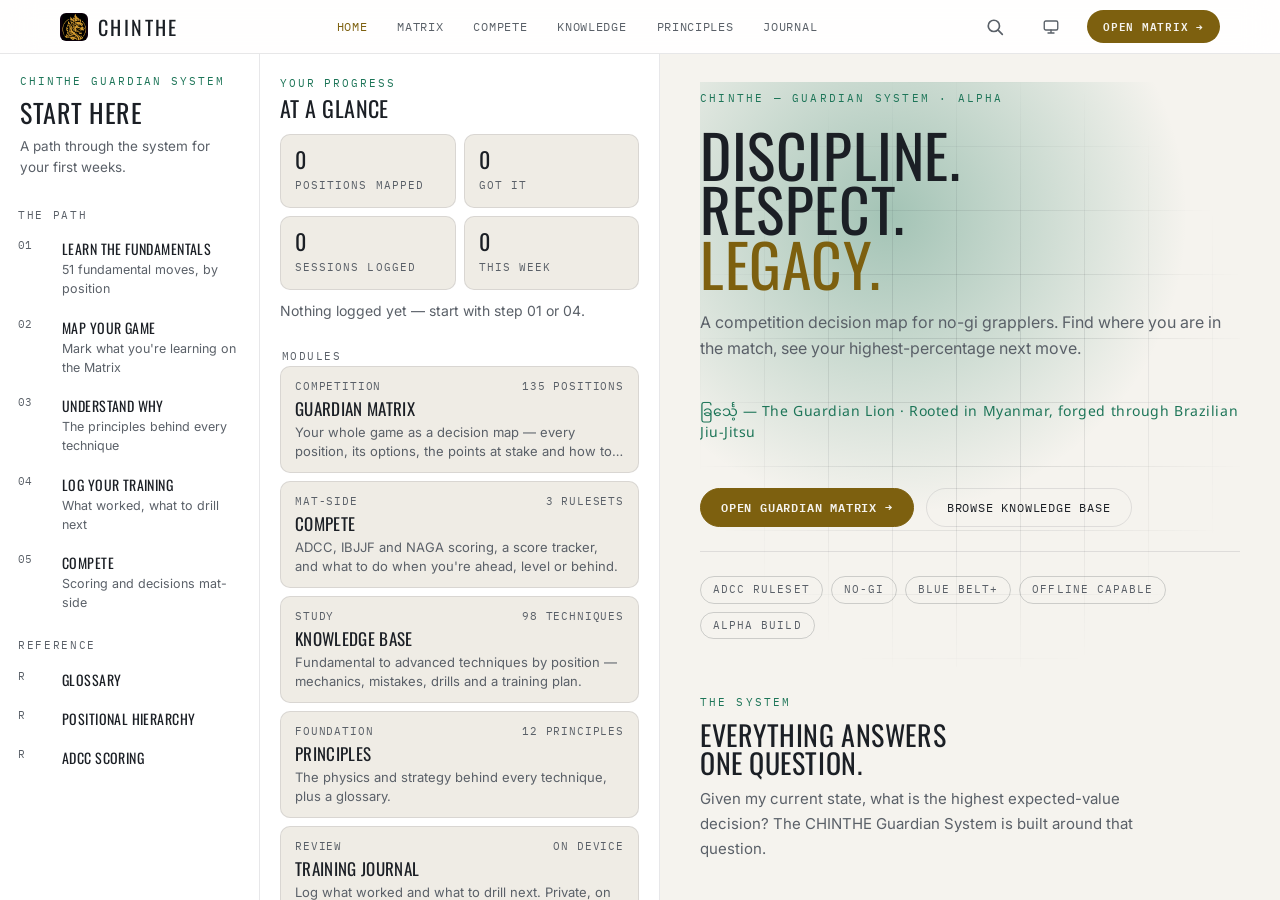
==== index.html @ 23e33655 "Soft-launch audit: accessibility, sharing, install, safety - Journal: all form fields labelled - WCA" ====
<!DOCTYPE html>
<html lang="en">
<head>
<meta charset="UTF-8">
<script>/* theme before first paint: avoids a flash of the wrong theme */try{var t=localStorage.getItem("chinthe_theme");if(t==="light"||t==="dark")document.documentElement.setAttribute("data-theme",t);}catch(e){}</script>
<meta name="viewport" content="width=device-width, initial-scale=1.0">
<meta name="theme-color" content="#0A0E13" media="(prefers-color-scheme: dark)">
<meta name="theme-color" content="#F5F3EE" media="(prefers-color-scheme: light)">
<meta name="description" content="CHINTHE — The Guardian System. Rooted in Myanmar. Forged through Brazilian Jiu-Jitsu. Built for the Modern Grappler.">
<title>CHINTHE — Guardian System</title>
<link rel="manifest" href="manifest.json">
<link rel="apple-touch-icon" href="icon-192.png">
<meta name="apple-mobile-web-app-title" content="CHINTHE">
<meta property="og:type" content="website">
<meta property="og:site_name" content="CHINTHE Guardian System">
<meta property="og:title" content="CHINTHE — Guardian System">
<meta property="og:description" content="CHINTHE — The Guardian System. Rooted in Myanmar. Forged through Brazilian Jiu-Jitsu. Built for the Modern Grappler.">
<meta property="og:url" content="https://myintp.github.io/ChintheGuardianMatrix/">
<meta property="og:image" content="https://myintp.github.io/ChintheGuardianMatrix/icon-512.png">
<meta name="twitter:card" content="summary">
<link rel="icon" type="image/png" href="chinthe-lion.png">
<link rel="preconnect" href="https://fonts.googleapis.com">
<link rel="stylesheet" href="chinthe.css">
<link href="https://fonts.googleapis.com/css2?family=Oswald:wght@400;500;600&family=Inter:wght@400;500;600&family=IBM+Plex+Mono:wght@400;500;600&family=Cinzel:wght@600&family=Noto+Sans+Myanmar:wght@400;600&display=swap" rel="stylesheet">
<style>
/* ── Tokens, reset, nav → chinthe.css ── */
html { scroll-behavior: smooth; }
body { overflow-x: hidden; }

/* ════════════════════════════════
   HERO
════════════════════════════════ */
.hero{
  min-height:calc(100vh - var(--nav-h));
  display:flex;flex-direction:column;justify-content:center;
  position:relative;overflow:hidden;
  padding:80px 20px 60px;
}
.hero-glow{
  position:absolute;top:-10%;left:30%;transform:translateX(-50%);
  width:900px;height:900px;
  background:radial-gradient(ellipse at center,color-mix(in srgb, var(--jade-bright) 38%, transparent) 0%,transparent 68%);
  pointer-events:none;
}
.hero-grid{
  position:absolute;inset:0;
  background-image:
    linear-gradient(var(--line) 1px,transparent 1px),
    linear-gradient(90deg,var(--line) 1px,transparent 1px);
  background-size:64px 64px;
  mask-image:radial-gradient(ellipse at center,black 30%,transparent 75%);
  pointer-events:none;
}
.hero-inner{
  max-width:1200px;margin:0 auto;position:relative;
  display:grid;grid-template-columns:1fr;gap:48px;align-items:center;
}
.hero-content{position:relative;}
.hero-visual{display:none;}

.hero-eyebrow{
  font-family:var(--font-mono);font-size:11px;
  letter-spacing:0.2em;color:var(--jade-bright);
  text-transform:uppercase;margin-bottom:20px;
}
.hero-heading{
  font-family:var(--font-display);font-weight:400;
  font-size:clamp(64px,10vw,130px);line-height:0.92;
  text-transform:uppercase;letter-spacing:0.01em;
  margin-bottom:28px;
}
.hero-heading em{color:var(--gold);font-style:normal;}
.hero-sub{
  font-size:clamp(15px,1.8vw,18px);color:var(--stone-dim);
  line-height:1.6;max-width:520px;margin-bottom:40px;
}
.hero-myanmar{
  font-family:var(--font-myanmar);
  font-size:14px;color:var(--jade-bright);
  margin-bottom:44px;letter-spacing:0.04em;
}
.hero-actions{display:flex;gap:12px;flex-wrap:wrap;}

.hero-badges{
  display:flex;gap:8px;flex-wrap:wrap;margin-top:52px;
  padding-top:24px;border-top:1px solid var(--line);
}
.hero-badge{
  font-family:var(--font-mono);font-size:var(--text-xs);
  letter-spacing:0.1em;text-transform:uppercase;
  color:var(--stone-dim);
  border:1px solid var(--line-strong);
  padding:5px 12px;border-radius:999px;
  transition:border-color .2s,color .2s;
}
.hero-badge:hover{border-color:var(--gold);color:var(--gold);}

/* ── Hero lion image ── */
.hero-lion{
  display:block;
  width:380px;height:380px;max-width:100%;
  object-fit:contain;position:relative;z-index:1;
  /* The 512px mark has an opaque near-black square behind it; lighten drops
     that square into the page so only the gold lion (and the glow behind) shows */
  mix-blend-mode:lighten;
}
.hero-visual::before{
  content:'';position:absolute;
  top:50%;left:50%;transform:translate(-50%,-50%);
  width:460px;height:460px;
  background:radial-gradient(ellipse at center,color-mix(in srgb, var(--jade-bright) 55%, transparent) 0%,color-mix(in srgb, var(--gold) 6%, transparent) 45%,transparent 72%);
  pointer-events:none;border-radius:50%;
}
@media(min-width:1280px){.hero-lion{width:420px;height:420px;}}
/* The lion mark is always shown on its night-black brand tile (as in the nav logo),
   so it reads identically in both themes and on any panel colour. */
.hero-visual{isolation:isolate;background:var(--brand-night);border-radius:24px;padding:20px;box-shadow:0 18px 48px color-mix(in srgb, var(--shadow) 28%, transparent);}
.hero-visual::before{display:none;}

/* ════════════════════════════════
   MODULES SECTION
════════════════════════════════ */
.section{max-width:1200px;margin:0 auto;padding:80px 20px;}
.section-header{
  display:flex;flex-direction:column;gap:16px;
  margin-bottom:48px;
}
.section-label{
  font-family:var(--font-mono);font-size:var(--text-xs);
  letter-spacing:0.2em;color:var(--jade-bright);
  text-transform:uppercase;margin-bottom:10px;
}
.section-title{
  font-family:var(--font-display);font-weight:400;
  font-size:clamp(36px,6vw,56px);text-transform:uppercase;
  letter-spacing:0.02em;line-height:1;margin-bottom:0;
}
.section-sub{
  font-size:15px;color:var(--stone-dim);line-height:1.65;
  max-width:480px;margin-bottom:0;
  align-self:flex-end;
}

.modules-grid{
  display:grid;
  grid-template-columns:repeat(auto-fill,minmax(280px,1fr));
  gap:16px;
}
.module-card{
  background:var(--surface);
  border:1px solid var(--line);
  border-radius:16px;
  padding:28px;
  text-decoration:none;
  color:var(--stone);
  display:flex;flex-direction:column;gap:16px;
  position:relative;overflow:hidden;
  transition:border-color .2s,transform .18s,box-shadow .2s;
}
.module-card:hover{
  border-color:color-mix(in srgb, var(--gold) 28%, transparent);
  transform:translateY(-3px);
  box-shadow:0 8px 32px color-mix(in srgb, var(--shadow) 32%, transparent);
}
.module-card.coming{opacity:0.42;pointer-events:none;}
/* One brand accent for every module (was jade/gold/steel/crimson/purple) —
   the icon and name do the differentiating. */
.module-accent{position:absolute;top:0;left:0;right:0;height:2px;background:linear-gradient(90deg,var(--jade-bright),var(--gold));opacity:.55;transition:opacity .2s;}
.module-card:hover .module-accent{opacity:1;}
.module-icon{
  width:44px;height:44px;border-radius:10px;
  display:flex;align-items:center;justify-content:center;
  font-size:20px;
}
.module-icon{background:var(--surface-2);color:var(--gold);}
.module-tag{
  font-family:var(--font-mono);font-size:var(--text-xs);
  letter-spacing:0.1em;text-transform:uppercase;color:var(--stone-dim);
  margin-bottom:4px;
}
.module-name{
  font-family:var(--font-display);font-weight:400;
  font-size:24px;letter-spacing:0.03em;text-transform:uppercase;
  line-height:1;
}
.module-desc{font-size:13.5px;color:var(--stone-dim);line-height:1.6;}
.module-meta{
  font-family:var(--font-mono);font-size:var(--text-xs);
  letter-spacing:0.06em;text-transform:uppercase;color:var(--stone-dim);
  display:flex;align-items:center;gap:6px;margin-top:auto;
}
.module-meta-dot{width:6px;height:6px;border-radius:50%;}
.module-meta-dot.live{background:var(--jade-bright);}
.module-meta-dot.soon{background:var(--stone-dim);}

/* ════════════════════════════════
   PHILOSOPHY STRIP
════════════════════════════════ */
.philosophy{
  /* Brand band: fixed deep jade in both themes */
  background:linear-gradient(135deg,var(--brand-band) 0%,#0A2216 100%);
  border-top:1px solid rgba(63,163,131,.22);
  border-bottom:1px solid rgba(63,163,131,.22);
  padding:72px 20px;text-align:center;
  position:relative;overflow:hidden;
}
.philosophy::before{
  content:'';position:absolute;top:50%;left:50%;transform:translate(-50%,-50%);
  width:600px;height:300px;
  background:radial-gradient(ellipse,rgba(63,163,131,.10) 0%,transparent 70%);
  pointer-events:none;
}
.philosophy-mark{
  font-family:var(--font-mono);
  font-size:22px;color:#C8A84E;opacity:0.55;
  margin-bottom:28px;letter-spacing:0.2em;
}
.philosophy-quote{
  font-family:var(--font-serif);font-weight:600;
  font-size:clamp(22px,3.5vw,42px);
  text-transform:uppercase;letter-spacing:0.05em;
  color:var(--brand-ink);line-height:1.25;
  max-width:760px;margin:0 auto 18px;
  position:relative;
}
.philosophy-attr{
  font-family:var(--font-mono);font-size:11px;
  color:color-mix(in srgb, var(--brand-ink) 50%, transparent);letter-spacing:0.14em;text-transform:uppercase;
}

/* ════════════════════════════════
   PILLARS
════════════════════════════════ */
.pillars{
  border-top:1px solid var(--line);
  margin-top:20px;
}
.pillars-inner{max-width:1200px;margin:0 auto;padding:80px 20px;}
.pillars-grid{
  display:grid;
  grid-template-columns:repeat(auto-fill,minmax(220px,1fr));
  gap:0;margin-top:40px;
}
.pillars-grid > div{
  padding:32px 32px 32px 0;
  border-top:1px solid var(--line);
  position:relative;
}
.pillar-num{
  font-family:var(--font-mono);font-size:11px;
  color:var(--gold);letter-spacing:0.12em;margin-bottom:12px;
}
.pillar-name{
  font-family:var(--font-display);font-size:24px;
  letter-spacing:0.03em;text-transform:uppercase;
  margin-bottom:12px;color:var(--stone);
}
.pillar-desc{font-size:14px;color:var(--stone-dim);line-height:1.65;}

/* ── FOOTER ── */
footer{
  border-top:1px solid var(--line);
  padding:40px 20px;
}
.footer-inner{
  max-width:1200px;margin:0 auto;
  display:flex;align-items:center;justify-content:space-between;
  flex-wrap:wrap;gap:20px;
}
.footer-brand{
  font-family:var(--font-display);font-size:18px;
  letter-spacing:0.12em;color:var(--stone);
}
.footer-myanmar{
  font-family:var(--font-myanmar);
  font-size:13px;color:var(--stone-dim);
}
.footer-safety{max-width:1100px;margin:14px auto 0;font-size:12.5px;line-height:1.5;color:var(--stone-dim);}
.footer-tagline{
  font-family:var(--font-mono);font-size:var(--text-xs);
  letter-spacing:0.1em;text-transform:uppercase;color:var(--stone-dim);
}

/* ════════════════════════════════
   LAYOUT — shared app shell (chinthe.css §17)
   Home content sits in the middle column, so it sizes to the column
   (container queries), not to the window.
════════════════════════════════ */
.home-main{container-type:inline-size;}
.hero{min-height:0;padding:8px 0 28px;overflow:hidden;}
.hero-glow{width:620px;height:620px;top:-30%;left:35%;}
.hero-inner{max-width:none;width:100%;margin:0;grid-template-columns:1fr;gap:28px;}
.hero-heading{font-size:clamp(46px,11cqi,96px);margin-bottom:20px;}
.hero-sub{font-size:16px;max-width:560px;}
.hero-badges{margin-top:24px;}
.section{max-width:none;padding:28px 0;}
.section-header{margin-bottom:24px;gap:10px;}
.section-header .section-sub{align-self:auto;}
.section-title{font-size:clamp(28px,5cqi,44px);}
.modules-grid{grid-template-columns:repeat(auto-fill,minmax(230px,1fr));gap:12px;}
.philosophy{padding:44px 24px;border-radius:16px;margin:8px 0 0;}
.philosophy-quote{font-size:clamp(20px,3.6cqi,34px);}
.pillars{border-top:none;margin-top:0;}
.pillars-inner{max-width:none;padding:28px 0;}
.pillars-grid{grid-template-columns:repeat(auto-fill,minmax(200px,1fr));margin-top:16px;}
.pillars-grid > div{padding:20px 20px 20px 0;}
footer{padding:24px 0 8px;}
.footer-inner{max-width:none;}
@container (min-width: 600px){
  .hero-inner{grid-template-columns:1fr 200px;gap:28px;}
  .hero-visual{display:flex;align-items:center;justify-content:center;position:relative;}
  .hero-lion{width:200px;height:200px;}
  .hero-visual::before{width:260px;height:260px;}
  .section-header{flex-direction:row;align-items:flex-end;justify-content:space-between;gap:32px;}
  .section-header .section-sub{max-width:340px;}
}
/* Home's left panel: the starting path (shown on phones too, after the hero) */
.home-step-desc{display:block;font-family:var(--font-body);font-size:12.5px;text-transform:none;letter-spacing:0;color:var(--stone-dim);margin-top:2px;}
.home-shell .app-nav-item{align-items:flex-start;}
.list-card-soon{opacity:.5;}
.app-list .stat-tile b{font-size:22px;}
@media (max-width:899px){
  .home-shell{display:flex;flex-direction:column;}
  .home-shell .app-detail{order:1;}
  .home-shell .app-list{order:2;border-top:1px solid var(--line);}
  .home-shell .app-nav{order:3;border-top:1px solid var(--line);}
  .home-shell .app-nav-list{display:block;}
}
</style>
</head>
<body class="app-page">

<nav class="site-nav">
  <div class="site-nav-inner">
    <a class="site-nav-brand" href="index.html">
      <img class="site-nav-lion" src="chinthe-lion.png" alt="" width="28" height="28">
      <span class="site-nav-wordmark">CHINTHE</span>
    </a>
    <div class="site-nav-links">
      <a class="site-nav-link active" href="index.html">Home</a>
      <a class="site-nav-link" href="chinthe-guardian-matrix.html">Matrix</a>
      <a class="site-nav-link" href="competition.html">Compete</a>
      <a class="site-nav-link" href="knowledge.html">Knowledge</a>
      <a class="site-nav-link" href="principles.html">Principles</a>
      <a class="site-nav-link" href="journal.html">Journal</a>
    </div>
    <a class="site-nav-cta" href="chinthe-guardian-matrix.html">Open Matrix →</a>
  </div>
</nav>

<div class="app-shell home-shell">
  <aside class="app-nav" aria-label="Start here">
    <div class="app-nav-head">
      <div class="app-eyebrow">CHINTHE Guardian System</div>
      <div class="app-title">Start here</div>
      <p class="app-head-sub" style="font-size:13.5px">A path through the system for your first weeks.</p>
    </div>
    <nav class="app-nav-list">
      <div class="app-nav-group">The path</div>
      <a class="app-nav-item" href="knowledge.html"><span class="app-nav-num">01</span><span>Learn the fundamentals<span class="home-step-desc">51 fundamental moves, by position</span></span></a>
      <a class="app-nav-item" href="chinthe-guardian-matrix.html"><span class="app-nav-num">02</span><span>Map your game<span class="home-step-desc">Mark what you're learning on the Matrix</span></span></a>
      <a class="app-nav-item" href="principles.html"><span class="app-nav-num">03</span><span>Understand why<span class="home-step-desc">The principles behind every technique</span></span></a>
      <a class="app-nav-item" href="journal.html"><span class="app-nav-num">04</span><span>Log your training<span class="home-step-desc">What worked, what to drill next</span></span></a>
      <a class="app-nav-item" href="competition.html"><span class="app-nav-num">05</span><span>Compete<span class="home-step-desc">Scoring and decisions mat-side</span></span></a>
      <div class="app-nav-group">Reference</div>
      <a class="app-nav-item" href="principles.html#glossary"><span class="app-nav-num">R</span><span>Glossary</span></a>
      <a class="app-nav-item" href="principles.html#hierarchy"><span class="app-nav-num">R</span><span>Positional hierarchy</span></a>
      <a class="app-nav-item" href="competition.html"><span class="app-nav-num">R</span><span>ADCC scoring</span></a>
    </nav>
  </aside>

  <section class="app-list" aria-label="Your progress and the modules">
    <div class="list-head">
      <div class="app-eyebrow">Your progress</div>
      <div class="list-head-title">At a glance</div>
    </div>
      <div class="stat-grid">
        <div class="stat-tile"><b id="hMapped">0</b><span>Positions mapped</span></div>
        <div class="stat-tile"><b id="hGot">0</b><span>Got it</span></div>
        <div class="stat-tile"><b id="hSessions">0</b><span>Sessions logged</span></div>
        <div class="stat-tile"><b id="hWeek">0</b><span>This week</span></div>
      </div>
      <p class="aside-text" id="hNote" style="margin-top:10px"></p>

    <div class="list-group-label" style="margin-top:14px">Modules</div>
    <div class="list-stack">
      <a class="list-card" href="chinthe-guardian-matrix.html"><span class="list-card-meta"><span>Competition</span><span><span data-node-count="{n} positions">Decision map</span></span></span><span class="list-card-title">Guardian Matrix</span><span class="list-card-sub">Your whole game as a decision map — every position, its options, the points at stake and how to drill it.</span></a>
      <a class="list-card" href="competition.html"><span class="list-card-meta"><span>Mat-side</span><span>3 rulesets</span></span><span class="list-card-title">Compete</span><span class="list-card-sub">ADCC, IBJJF and NAGA scoring, a score tracker, and what to do when you're ahead, level or behind.</span></a>
      <a class="list-card" href="knowledge.html"><span class="list-card-meta"><span>Study</span><span><span id="techCount">Technique database</span></span></span><span class="list-card-title">Knowledge Base</span><span class="list-card-sub">Fundamental to advanced techniques by position — mechanics, mistakes, drills and a training plan.</span></a>
      <a class="list-card" href="principles.html"><span class="list-card-meta"><span>Foundation</span><span>12 principles</span></span><span class="list-card-title">Principles</span><span class="list-card-sub">The physics and strategy behind every technique, plus a glossary.</span></a>
      <a class="list-card" href="journal.html"><span class="list-card-meta"><span>Review</span><span>On device</span></span><span class="list-card-title">Training Journal</span><span class="list-card-sub">Log what worked and what to drill next. Private, on this device.</span></a>
      <div class="list-card list-card-soon" aria-disabled="true"><span class="list-card-meta"><span>Coaching</span><span>Coming soon</span></span><span class="list-card-title">Guardian Coach</span><span class="list-card-sub">Athlete profiles, session review, opponent scouting and game plans.</span></div>
    </div>
    <div class="list-group-label" style="margin-top:14px">Quick actions</div>
    <div class="aside-list">
      <button class="aside-link" type="button" id="hSearch">Search everything</button>
      <a class="aside-link" href="journal.html">Log a session</a>
    </div>
    <p class="aside-text" style="margin-top:12px;font-size:13px">Progress and journal live only on this device — <span id="hBackup">never backed up</span>.</p>
  </section>

  <main class="app-detail home-main">
<section class="hero">
  <div class="hero-glow"></div>
  <div class="hero-grid"></div>
  <div class="hero-inner">
    <div class="hero-content">
      <div class="hero-eyebrow">CHINTHE — Guardian System · Alpha</div>
      <h1 class="hero-heading">
        Discipline.<br>Respect.<br><em>Legacy.</em>
      </h1>
      <p class="hero-sub">A competition decision map for no-gi grapplers. Find where you are in the match, see your highest-percentage next move.</p>
      <div class="hero-myanmar">ခြင်္သေ့ — The Guardian Lion · Rooted in Myanmar, forged through Brazilian Jiu-Jitsu</div>
      <div class="hero-actions">
        <a class="btn btn-primary" href="chinthe-guardian-matrix.html">Open Guardian Matrix →</a>
        <a class="btn btn-secondary" href="knowledge.html">Browse Knowledge Base</a>
      </div>
      <div class="hero-badges">
        <span class="hero-badge">ADCC Ruleset</span>
        <span class="hero-badge">No-Gi</span>
        <span class="hero-badge">Blue Belt+</span>
        <span class="hero-badge">Offline Capable</span>
        <span class="hero-badge">Alpha Build</span>
      </div>
    </div>
    <div class="hero-visual" aria-hidden="true">
      <img class="hero-lion" src="icon-512.png" alt="" width="512" height="512">
    </div>
  </div>
</section>

<div class="section">
  <div class="section-header">
    <div>
      <div class="section-label">The System</div>
      <h2 class="section-title">Everything answers<br>one question.</h2>
    </div>
    <p class="section-sub">Given my current state, what is the highest expected-value decision? The CHINTHE Guardian System is built around that question.</p>
  </div>
</div>

<div class="philosophy">
  <div class="philosophy-mark">◈</div>
  <p class="philosophy-quote">"Build with athletes, not for athletes."</p>
  <p class="philosophy-attr">CHINTHE Core Principle</p>
</div>

<div class="pillars">
  <div class="pillars-inner">
    <div class="section-label">Core Philosophy</div>
    <h2 class="section-title">Four Principles</h2>
    <div class="pillars-grid">
      <div>
        <div class="pillar-num">01</div>
        <div class="pillar-name">Discipline</div>
        <p class="pillar-desc">We train the mind as much as the body. Every decision on the mat follows a system — not instinct, not habit, a trained response to a known state.</p>
      </div>
      <div>
        <div class="pillar-num">02</div>
        <div class="pillar-name">Respect</div>
        <p class="pillar-desc">For our art, our partners, and our roots. The Chinthe guardian stands watch because it understands what it's protecting.</p>
      </div>
      <div>
        <div class="pillar-num">03</div>
        <div class="pillar-name">Perseverance</div>
        <p class="pillar-desc">Through every challenge, we grow. The system is designed to improve with every session — feedback drives evolution, not opinion.</p>
      </div>
      <div>
        <div class="pillar-num">04</div>
        <div class="pillar-name">Legacy</div>
        <p class="pillar-desc">We represent more than ourselves. Rooted in Myanmar, competing worldwide — the guardian lion travels far from home but never loses its purpose.</p>
      </div>
    </div>
  </div>
</div>

<footer>
  <div class="footer-inner">
    <div>
      <div class="footer-brand">CHINTHE JIU-JITSU</div>
      <div class="footer-myanmar">ခြင်္သေ့</div>
    </div>
    <div class="footer-tagline">Rooted in Myanmar · Built for the World · Alpha</div>
  </div>
  <p class="footer-safety">Educational reference, not a substitute for a qualified coach. Learn submissions and leg locks under supervision, apply them slowly, and tap early.</p>
</footer>

<script src="chinthe.js"></script>
  </main>

</div>

<script>
// Derive the technique count from the Knowledge Base so the two can never diverge.
// Counts the id:"…" keys of the DB entries in knowledge.html; falls back to the
// generic label if the fetch fails (e.g. first visit while offline).
// Progress summary (right panel): read-only view of the Matrix + Journal stores.
(function(){
  const read = k => { try { return JSON.parse(localStorage.getItem(k)); } catch(e){ return null; } };
  const mastery = read('chinthe_mastery_v1') || {};
  const levels = Object.values(mastery);
  document.getElementById('hMapped').textContent = levels.filter(v => v > 0).length;
  document.getElementById('hGot').textContent = levels.filter(v => v === 3).length;
  const sessions = read('chinthe_journal_v1') || [];
  document.getElementById('hSessions').textContent = sessions.length;
  const now = new Date(), weekStart = new Date(now); weekStart.setDate(now.getDate() - now.getDay()); weekStart.setHours(0,0,0,0);
  document.getElementById('hWeek').textContent = sessions.filter(x => new Date(x.date + 'T00:00:00') >= weekStart).length;
  const last = sessions.map(x => x.date).sort().pop();
  document.getElementById('hNote').textContent = last
    ? 'Last session: ' + new Date(last + 'T00:00:00').toLocaleDateString('en-GB', {day:'numeric', month:'short', year:'numeric'}) + '.'
    : 'Nothing logged yet — start with step 01 or 04.';
  const b = read('chinthe_journal_backup_v1');
  if (b && b.at) document.getElementById('hBackup').textContent = 'last backup ' + new Date(b.at).toLocaleDateString('en-GB', {day:'numeric', month:'short'});
  document.getElementById('hSearch').addEventListener('click', () =>
    document.dispatchEvent(new KeyboardEvent('keydown', {key: 'k', ctrlKey: true, bubbles: true})));
})();

fetch('knowledge.html')
  .then(r => r.ok ? r.text() : Promise.reject())
  .then(html => {
    const count = (html.match(/\bid:"/g) || []).length;
    if (count) document.getElementById('techCount').textContent = count + ' Techniques';
  })
  .catch(() => {});
</script>
</body>
</html>
---- chinthe.css ----
/*
  CHINTHE — Shared Design System
  Single source of truth for tokens, resets, typography, nav, and layout scaffolding.
  All pages link this file. Page-specific styles go in inline <style> or a page-specific sheet.
  Breakpoints: mobile-first
    sm: 640px
    md: 900px  (tablet landscape / desktop)
    lg: 1280px (standard desktop)
    xl: 1600px (wide)
*/

/* ═══════════════════════════════════════════════════
   1. DESIGN TOKENS
═══════════════════════════════════════════════════ */
:root {
  /* ── Theme tokens (dark default). Light values below apply when the user picks
     Light, or picks System and the device is in light mode. ── */
  /* Surfaces */
  --bg:          #0A0E13;
  --surface:     #10151C;
  --surface-2:   #171E28;
  --surface-3:   #202937;
  /* Text (legacy names: stone = primary text, stone-dim = secondary) */
  --stone:       #F2EDE2;
  --stone-dim:   #ADAA9F;
  /* Brand + semantic */
  --jade:        #0C2820;
  --jade-bright: #3FA383;
  --gold:        #C8A84E;   /* brand spec: Imperial Gold */
  --gold-dim:    #241B07;
  --crimson:     #8D2323;
  --steel:       #8A93A0;
  --danger:      #C9553B;
  --danger-dim:  #2A1610;
  --danger-text: #E8907E;
  --victory:     #E8CA70;   /* finish / win accents */
  --victory-dim: #241B07;
  --on-accent:   #0A0E13;   /* text on gold / jade / amber fills */
  /* Chrome */
  --line:        rgba(200, 215, 230, 0.09);
  --line-strong: rgba(200, 215, 230, 0.16);
  --nav-bg:      rgba(10, 14, 19, 0.92);
  --overlay:     rgba(4, 7, 10, 0.66);
  --shadow:      #000000;
  --cat-defence: #D0674F;
  --cat-neutral: #8C99A8;
  color-scheme: dark;

  --brand-ink:   #F2EDE2;
  --brand-band:  #0C2820;
  --brand-night: #0A0E13;

  /* Semantic category colours — one meaning each, used site-wide:
     attack/finish = amber-gold, control/position = jade, defence/threat = red,
     everything else neutral. Avoids per-category rainbow palettes. */
  --cat-attack:  var(--victory);
  --cat-control: var(--jade-bright);

  --radius:      10px;
  --radius-sm:   6px;
  --radius-lg:   16px;

  /* Nav */
  --nav-h: 54px;

  /* Typefaces — Oswald headlines, Cinzel accents (brand system) */
  --font-display: 'Oswald', sans-serif;
  --font-serif:   'Cinzel', serif;
  --font-body:    'Inter', system-ui, sans-serif;
  --font-mono:    'IBM Plex Mono', monospace;
  --font-myanmar: 'Noto Sans Myanmar', sans-serif;

  /* Type scale — 10.5px is the floor. Nothing functional goes below it:
     below ~10.5 uppercase mono with wide tracking stops being readable,
     which was the real cause of the "hard to read" problem (contrast
     already passed AA everywhere). */
  --text-xs:   10.5px;  /* mono labels, legends, meta */
  --text-sm:   11.5px;  /* buttons, nav, chips */
  --text-body: 13.5px;  /* secondary body copy */
  --text-md:   14px;    /* primary body copy, lead paragraphs */
  --text-lg:   16px;
  --text-xl:   20px;
  --text-2xl:  26px;

  /* Spacing scale — 8px rhythm (with a 4px half-step) */
  --space-1:  4px;
  --space-2:  8px;
  --space-3:  12px;
  --space-4:  16px;
  --space-5:  20px;
  --space-6:  24px;
  --space-8:  32px;
  --space-10: 40px;
}
:root[data-theme="light"] {
  --bg:          #F5F3EE;
  --surface:     #FFFFFF;
  --surface-2:   #EFECE5;
  --surface-3:   #E4E0D6;
  --stone:       #1B1F25;
  --stone-dim:   #5A6068;
  --jade:        #DDF0E8;
  --jade-bright: #1D7558;
  --gold:        #7D600F;   /* brand gold, darkened for text contrast on white and gold tints */
  --gold-dim:    #F4EBD3;
  --crimson:     #9B2C2C;
  --steel:       #66707D;
  --danger:      #B23A22;
  --danger-dim:  #FBE7E1;
  --danger-text: #B23A22;
  --victory:     #7D5E0C;
  --victory-dim: #F6EDD3;
  --on-accent:   #FFFFFF;
  --line:        rgba(20, 28, 38, 0.10);
  --line-strong: rgba(20, 28, 38, 0.18);
  --nav-bg:      rgba(255, 255, 255, 0.92);
  --overlay:     rgba(20, 26, 34, 0.38);
  --shadow:      #3A4555;
  --cat-defence: #B5452E;
  --cat-neutral: #66717F;
  color-scheme: light;
}
@media (prefers-color-scheme: light) {
  :root:not([data-theme="dark"]) {
    --bg:          #F5F3EE;
    --surface:     #FFFFFF;
    --surface-2:   #EFECE5;
    --surface-3:   #E4E0D6;
    --stone:       #1B1F25;
    --stone-dim:   #5A6068;
    --jade:        #DDF0E8;
    --jade-bright: #1D7558;
    --gold:        #7D600F;   /* brand gold, darkened for text contrast on white and gold tints */
    --gold-dim:    #F4EBD3;
    --crimson:     #9B2C2C;
    --steel:       #66707D;
    --danger:      #B23A22;
    --danger-dim:  #FBE7E1;
    --danger-text: #B23A22;
    --victory:     #7D5E0C;
    --victory-dim: #F6EDD3;
    --on-accent:   #FFFFFF;
    --line:        rgba(20, 28, 38, 0.10);
    --line-strong: rgba(20, 28, 38, 0.18);
    --nav-bg:      rgba(255, 255, 255, 0.92);
    --overlay:     rgba(20, 26, 34, 0.38);
    --shadow:      #3A4555;
    --cat-defence: #B5452E;
    --cat-neutral: #66717F;
    color-scheme: light;
  }
}


/* ═══════════════════════════════════════════════════
   2. RESET
═══════════════════════════════════════════════════ */
*, *::before, *::after {
  box-sizing: border-box;
  margin: 0;
  padding: 0;
}

html {
  font-size: 16px;
  -webkit-text-size-adjust: 100%;
}

body {
  background: var(--bg);
  color: var(--stone);
  font-family: var(--font-body);
  -webkit-font-smoothing: antialiased;
  min-height: 100vh;
  line-height: 1.5;
}

img, svg {
  display: block;
  max-width: 100%;
}

button {
  cursor: pointer;
  font-family: inherit;
  background: none;
  border: none;
}

a {
  color: inherit;
  text-decoration: none;
}

/* Visible keyboard focus everywhere; mouse clicks are untouched (:focus-visible) */
:focus-visible {
  outline: 2px solid var(--gold);
  outline-offset: 2px;
}

/* ═══════════════════════════════════════════════════
   3. TYPOGRAPHY UTILITIES
═══════════════════════════════════════════════════ */
.display       { font-family: var(--font-display); font-weight: 400; text-transform: uppercase; letter-spacing: 0.02em; line-height: 0.95; }
.mono          { font-family: var(--font-mono); }
.eyebrow       { font-family: var(--font-mono); font-size: var(--text-xs); letter-spacing: 0.2em; text-transform: uppercase; color: var(--jade-bright); }
.text-dim      { color: var(--stone-dim); }
.text-gold     { color: var(--gold); }
.text-jade     { color: var(--jade-bright); }
.text-danger   { color: var(--danger); }

/* ═══════════════════════════════════════════════════
   4. NAVIGATION — shared across all pages
═══════════════════════════════════════════════════ */
.site-nav {
  position: sticky;
  top: 0;
  z-index: 100;
  width: 100%;
  height: var(--nav-h);
  background: var(--nav-bg);
  backdrop-filter: blur(16px);
  -webkit-backdrop-filter: blur(16px);
  border-bottom: 1px solid var(--line);
  display: flex;
  align-items: center;
}

.site-nav-inner {
  width: 100%;
  max-width: 100%;
  padding: 0 20px;
  display: flex;
  align-items: center;
  justify-content: space-between;
  gap: 16px;
}

.site-nav-brand {
  display: flex;
  align-items: center;
  gap: 10px;
  text-decoration: none;
  flex-shrink: 0;
}

.site-nav-lion {
  background: var(--brand-night);
  width: 28px;
  height: 28px;
  border-radius: var(--radius-sm);
  display: block;
  object-fit: cover;
  flex-shrink: 0;
}

.site-nav-wordmark {
  font-family: var(--font-display);
  font-size: 20px;
  letter-spacing: 0.12em;
  color: var(--stone);
}

.site-nav-links {
  display: none; /* hidden on mobile, shown at md */
  align-items: center;
  gap: 2px;
}

.site-nav-link {
  font-family: var(--font-mono);
  font-size: 11px;
  letter-spacing: 0.06em;
  text-transform: uppercase;
  color: var(--stone-dim);
  padding: 7px 12px;
  border-radius: var(--radius-sm);
  transition: color 0.15s, background 0.15s;
  white-space: nowrap;
}

.site-nav-link:hover { color: var(--stone); background: var(--surface-2); }
.site-nav-link.active { color: var(--gold); }

.site-nav-cta {
  font-family: var(--font-mono);
  font-size: 11px;
  letter-spacing: 0.07em;
  text-transform: uppercase;
  font-weight: 600;
  background: var(--gold);
  color: var(--bg);
  padding: 8px 16px;
  border-radius: 999px;
  white-space: nowrap;
  flex-shrink: 0;
  transition: opacity 0.15s;
}
.site-nav-cta:hover { opacity: 0.88; }

/* Search trigger — injected by chinthe.js, visible at every width */
.site-nav-search {
  display: inline-flex;
  align-items: center;
  justify-content: center;
  width: 40px;
  height: 40px;
  flex-shrink: 0;
  border-radius: var(--radius-sm);
  color: var(--stone-dim);
  transition: color 0.15s, background 0.15s;
}
.site-nav-search:hover { color: var(--stone); background: var(--surface-2); }
.site-nav-search:focus-visible { outline: 2px solid var(--jade-bright); outline-offset: 2px; }
/* Search + CTA + toggle sit right as one group; at md+ the links get a matching
   auto margin so they stay centred between brand and that group. */
.site-nav-search { margin-left: auto; }
.site-nav-search + .site-nav-cta { margin-left: -8px; }
@media (min-width: 900px) { .site-nav-links { margin-left: auto; } }
/* Narrow phones: the CTA duplicates the menu's Matrix link — drop it */
@media (max-width: 419px) { .site-nav-cta { display: none; } }

/* Theme toggle — injected by chinthe.js: System → Light → Dark */
.site-nav-theme {
  display: inline-flex; align-items: center; justify-content: center;
  width: 40px; height: 40px; flex-shrink: 0; border-radius: var(--radius-sm);
  color: var(--stone-dim); transition: color 0.15s, background 0.15s;
}
.site-nav-theme:hover { color: var(--stone); background: var(--surface-2); }
.site-nav-theme svg { width: 18px; height: 18px; }

/* Mobile menu toggle — injected by chinthe.js, hidden at md+ */
.site-nav-toggle {
  display: inline-flex;
  flex-direction: column;
  align-items: center;
  justify-content: center;
  gap: 4px;
  width: 40px;
  height: 40px;
  flex-shrink: 0;
  border-radius: var(--radius-sm);
}
.site-nav-toggle span {
  display: block;
  width: 18px;
  height: 2px;
  background: var(--stone);
  border-radius: 1px;
  transition: transform 0.2s, opacity 0.2s;
}
.site-nav.menu-open .site-nav-toggle span:nth-child(1) { transform: translateY(6px) rotate(45deg); }
.site-nav.menu-open .site-nav-toggle span:nth-child(2) { opacity: 0; }
.site-nav.menu-open .site-nav-toggle span:nth-child(3) { transform: translateY(-6px) rotate(-45deg); }

/* Mobile dropdown panel */
.site-nav.menu-open .site-nav-links {
  display: flex;
  flex-direction: column;
  align-items: stretch;
  gap: 2px;
  position: absolute;
  top: var(--nav-h);
  left: 0;
  right: 0;
  background: var(--nav-bg);
  backdrop-filter: blur(16px);
  -webkit-backdrop-filter: blur(16px);
  border-bottom: 1px solid var(--line);
  padding: 8px 12px 14px;
}
.site-nav.menu-open .site-nav-link {
  font-size: 13px;
  padding: 12px 14px;
}

/* ═══════════════════════════════════════════════════
   5. PAGE SHELL — for content pages (not Matrix)
   Full-width background, centred content column
═══════════════════════════════════════════════════ */
.page-shell {
  /* Fills viewport below nav, allows page-level scrolling */
  min-height: calc(100vh - var(--nav-h));
}

.page-wrap {
  /* Centred readable content column */
  width: 100%;
  max-width: 1200px;
  margin: 0 auto;
  padding: 0 20px;
}

/* ═══════════════════════════════════════════════════
   6. SECTION HEADERS (shared pattern)
═══════════════════════════════════════════════════ */
.section-eyebrow {
  font-family: var(--font-mono);
  font-size: var(--text-xs);
  letter-spacing: 0.2em;
  text-transform: uppercase;
  color: var(--jade-bright);
  margin-bottom: 10px;
  display: block;
}

.section-title {
  font-family: var(--font-display);
  font-weight: 400;
  font-size: clamp(32px, 5vw, 64px);
  text-transform: uppercase;
  letter-spacing: 0.02em;
  line-height: 1;
  margin-bottom: 12px;
}

.section-sub {
  font-size: 15px;
  color: var(--stone-dim);
  line-height: 1.65;
  max-width: 640px;
}

/* ═══════════════════════════════════════════════════
   7. CARDS (shared pattern)
═══════════════════════════════════════════════════ */
.card {
  background: var(--surface);
  border: 1px solid var(--line);
  border-radius: var(--radius);
  overflow: hidden;
  transition: border-color 0.18s, transform 0.14s;
}

.card:hover {
  border-color: var(--line-strong);
  transform: translateY(-2px);
}

/* ═══════════════════════════════════════════════════
   8. BADGE / TAG (shared)
═══════════════════════════════════════════════════ */
.badge {
  display: inline-block;
  font-family: var(--font-mono);
  font-size: var(--text-xs);
  font-weight: 600;
  letter-spacing: 0.07em;
  text-transform: uppercase;
  padding: 3px 9px;
  border-radius: 5px;
}

.tag {
  font-family: var(--font-mono);
  font-size: var(--text-xs);
  letter-spacing: 0.08em;
  text-transform: uppercase;
  color: var(--stone-dim);
  border: 1px solid var(--line);
  border-radius: 4px;
  padding: 2px 7px;
}

/* ═══════════════════════════════════════════════════
   9. BUTTON PRIMITIVES
═══════════════════════════════════════════════════ */
.btn {
  display: inline-flex;
  align-items: center;
  justify-content: center;
  gap: 8px;
  font-family: var(--font-mono);
  font-size: 11.5px;
  letter-spacing: 0.07em;
  text-transform: uppercase;
  padding: 10px 20px;
  border-radius: 999px;
  border: 1px solid var(--line);
  transition: opacity 0.15s, background 0.15s, border-color 0.15s;
  cursor: pointer;
  white-space: nowrap;
}

.btn-primary   { background: var(--gold); color: var(--bg); border-color: var(--gold); font-weight: 600; }
.btn-secondary { background: transparent; color: var(--stone); }
.btn-ghost     { background: transparent; color: var(--stone-dim); }
.btn-danger    { background: transparent; color: var(--danger); border-color: var(--danger); }

.btn:hover { opacity: 0.88; }
.btn-primary:hover { opacity: 0.9; }

/* ═══════════════════════════════════════════════════
   10. FORM ELEMENTS
═══════════════════════════════════════════════════ */
.form-input,
.form-select,
.form-textarea {
  width: 100%;
  background: var(--surface-2);
  border: 1px solid var(--line);
  border-radius: var(--radius-sm);
  color: var(--stone);
  font-family: var(--font-body);
  font-size: 14px;
  padding: 11px 14px;
  outline: none;
  transition: border-color 0.15s;
  appearance: none;
}

.form-input:focus,
.form-select:focus,
.form-textarea:focus {
  border-color: var(--jade-bright);
}

.form-textarea { min-height: 90px; resize: vertical; line-height: 1.55; }
.form-label {
  font-family: var(--font-mono);
  font-size: var(--text-xs);
  letter-spacing: 0.1em;
  text-transform: uppercase;
  color: var(--stone-dim);
  display: block;
  margin-bottom: 6px;
}

/* ═══════════════════════════════════════════════════
   11. DIVIDER / LINE
═══════════════════════════════════════════════════ */
.divider { height: 1px; background: var(--line); }
.section-divider { height: 1px; background: var(--line); margin: 0; }

/* ═══════════════════════════════════════════════════
   11b. DISCLOSURE ACCORDION (shared)
   Progressive disclosure for detail content — a lead
   paragraph stays visible, deeper sections collapse
   behind single-open rows. Used by the Matrix node
   card and the Knowledge technique cards.
═══════════════════════════════════════════════════ */
.node-lead { margin: 2px 0 4px; }
.node-lead p { margin: 0; font-size: var(--text-md); line-height: 1.6; color: var(--stone); }

.disc { margin-top: 6px; }
.disc-section { border-top: 1px solid var(--line); }
.disc-head {
  width: 100%;
  display: flex; align-items: center; justify-content: space-between; gap: 10px;
  padding: 12px 2px;
  background: none; border: none; cursor: pointer; text-align: left;
  font-family: var(--font-mono); font-size: var(--text-sm); letter-spacing: 0.1em; text-transform: uppercase;
  color: var(--stone-dim); transition: color 0.15s;
}
.disc-head:hover { color: var(--stone); }
.disc-section.open > .disc-head { color: var(--stone); }
.disc-caret { flex-shrink: 0; font-size: var(--text-xs); opacity: 0.6; transition: transform 0.2s; }
.disc-section.open > .disc-head .disc-caret { transform: rotate(90deg); }
.disc-body { display: none; padding: 0 2px 14px; }
.disc-section.open > .disc-body { display: block; }
.disc-body p { margin: 0; font-size: var(--text-body); line-height: 1.6; color: var(--stone); }
.disc-body.tone-dim p  { color: var(--stone-dim); }
.disc-body.tone-warn p { color: var(--danger-text); }

/* ═══════════════════════════════════════════════════
   12. MODAL / OVERLAY (shared)
═══════════════════════════════════════════════════ */
.modal-overlay {
  position: fixed;
  inset: 0;
  z-index: 200;
  background: var(--overlay);
  display: flex;
  align-items: flex-end;
  justify-content: center;
}

.modal {
  background: var(--surface-2);
  border: 1px solid var(--line);
  border-radius: var(--radius-lg) var(--radius-lg) 0 0;
  width: 100%;
  max-width: 680px;
  padding: 24px 20px 40px;
  max-height: 85vh;
  display: flex;
  flex-direction: column;
  gap: 14px;
  overflow-y: auto;
}

/* ═══════════════════════════════════════════════════
   13. RESPONSIVE BREAKPOINTS
═══════════════════════════════════════════════════ */

/* md: 900px — show desktop nav, wider padding */
@media (min-width: 900px) {
  .site-nav-inner  { padding: 0 40px; }
  .site-nav-links  { display: flex; }
  .site-nav-link   { font-size: 11.5px; padding: 8px 14px; }
  .site-nav-toggle { display: none; }

  /* Neutralize the mobile dropdown if the menu-open class lingers */
  .site-nav.menu-open .site-nav-links {
    position: static;
    flex-direction: row;
    align-items: center;
    gap: 2px;
    background: none;
    backdrop-filter: none;
    -webkit-backdrop-filter: none;
    border-bottom: 0;
    padding: 0;
  }
  .site-nav.menu-open .site-nav-link { font-size: 11.5px; padding: 8px 14px; }
  .page-wrap       { padding: 0 40px; }

  .modal {
    border-radius: var(--radius-lg);
    align-self: center;
    margin: 0;
  }
}

/* lg: 1280px */
@media (min-width: 1280px) {
  .site-nav-inner { padding: 0 60px; }
  .page-wrap      { padding: 0 60px; }
}

/* xl: 1600px */
@media (min-width: 1600px) {
  .page-wrap { padding: 0 80px; }
}

/* ═══════════════════════════════════════════════════
   14. SCROLLBAR STYLING
═══════════════════════════════════════════════════ */
* {
  scrollbar-width: thin;
  scrollbar-color: var(--surface-3) transparent;
}
::-webkit-scrollbar { width: 6px; height: 6px; }
::-webkit-scrollbar-track { background: transparent; }
::-webkit-scrollbar-thumb { background: var(--surface-3); border-radius: 3px; }

/* ═══════════════════════════════════════════════════
   15. LEGEND (Guardian Matrix shared component)
═══════════════════════════════════════════════════ */
.legend {
  display: flex;
  gap: 16px;
  flex-wrap: wrap;
  padding-top: 16px;
  border-top: 1px solid var(--line);
  font-family: var(--font-mono);
  font-size: 10.5px;
  color: var(--stone-dim);
}
.legend-item { display: flex; align-items: center; gap: 6px; }
.legend-dot { width: 8px; height: 8px; border-radius: 2px; }

/* ═══════════════════════════════════════════════════
   16. PHASE C — Navigation & Cross-Page UX
═══════════════════════════════════════════════════ */

/* C.4 Page Transitions ─────────────────────────── */
/* Cross-document view transitions: pure CSS, no JS click interception.
   Browsers without support simply navigate normally, and the page is never
   hidden waiting on a script. */
@keyframes ch-fade-in  { from { opacity: 0; } to { opacity: 1; } }
@keyframes ch-fade-out { from { opacity: 1; } to { opacity: 0; } }

@media (prefers-reduced-motion: no-preference) {
  @view-transition { navigation: auto; }
  ::view-transition-old(root) { animation: ch-fade-out 0.12s ease both; }
  ::view-transition-new(root) { animation: ch-fade-in  0.18s ease both; }
}

/* C.1 Breadcrumbs ──────────────────────────────── */
.breadcrumb {
  background: var(--surface);
  border-bottom: 1px solid var(--line);
  padding: 7px 24px;
  font-size: 0.76rem;
  color: var(--stone-dim);
  letter-spacing: 0.01em;
  display: flex;
  align-items: center;
  gap: 8px;
}
.breadcrumb a {
  color: var(--jade-bright);
  text-decoration: none;
}
.breadcrumb a:hover { text-decoration: underline; }
.breadcrumb .bc-sep { opacity: 0.4; }
.breadcrumb .bc-current { color: var(--stone); }

/* C.3 Global Search Modal ──────────────────────── */
.search-overlay {
  position: fixed;
  inset: 0;
  background: var(--overlay);
  backdrop-filter: blur(6px);
  -webkit-backdrop-filter: blur(6px);
  z-index: 1100;
  display: flex;
  align-items: flex-start;
  justify-content: center;
  padding-top: clamp(60px, 12vh, 140px);
  animation: ch-fade-in 0.12s ease both;
}
.search-modal {
  background: var(--surface-2);
  border: 1px solid var(--line-strong);
  border-radius: var(--radius-lg);
  width: min(640px, calc(100vw - 24px));
  max-height: min(480px, 70vh);
  display: flex;
  flex-direction: column;
  box-shadow: 0 24px 64px color-mix(in srgb, var(--shadow) 60%, transparent), 0 0 0 1px color-mix(in srgb, var(--stone) 4%, transparent);
  overflow: hidden;
}
.search-head {
  display: flex;
  align-items: center;
  gap: 12px;
  padding: 14px 18px;
  border-bottom: 1px solid var(--line);
  flex-shrink: 0;
}
.search-head svg { color: var(--stone-dim); flex-shrink: 0; }
.search-input {
  flex: 1;
  background: transparent;
  border: none;
  outline: none;
  color: var(--stone);
  font-size: 1rem;
  font-family: var(--font-body);
  caret-color: var(--jade-bright);
}
.search-input::placeholder { color: var(--stone-dim); }
.search-esc {
  font-size: 0.68rem;
  color: var(--stone-dim);
  border: 1px solid var(--line-strong);
  border-radius: 4px;
  padding: 2px 6px;
  flex-shrink: 0;
  background: var(--surface-3);
  letter-spacing: 0.03em;
}
.search-body {
  overflow-y: auto;
  flex: 1;
  padding: 6px 0;
}
.search-result {
  display: flex;
  align-items: center;
  gap: 11px;
  padding: 9px 18px;
  text-decoration: none;
  color: var(--stone);
  transition: background 0.1s;
}
.search-result:hover,
.search-result[data-active="true"] {
  background: var(--surface-3);
}
.sr-cat {
  font-size: 0.62rem;
  font-weight: 700;
  text-transform: uppercase;
  letter-spacing: 0.06em;
  padding: 2px 7px;
  border-radius: 10px;
  flex-shrink: 0;
  min-width: 66px;
  text-align: center;
}
.sr-cat.c-M { background: color-mix(in srgb, var(--jade-bright) 14%, transparent); color: var(--jade-bright); }
.sr-cat.c-P { background: color-mix(in srgb, var(--gold) 14%, transparent);  color: var(--gold); }
.sr-cat.c-T { background: color-mix(in srgb, var(--danger) 16%, transparent);   color: var(--danger-text); }
.sr-title { flex: 1; font-size: 0.88rem; }
.sr-arrow { color: var(--stone-dim); opacity: 0.4; font-size: 0.85rem; }
.search-empty {
  padding: 32px 18px;
  text-align: center;
  color: var(--stone-dim);
  font-size: 0.88rem;
}
.search-foot {
  border-top: 1px solid var(--line);
  padding: 8px 18px;
  font-size: 0.7rem;
  color: var(--stone-dim);
  display: flex;
  gap: 14px;
  flex-shrink: 0;
}
.search-foot kbd {
  display: inline-block;
  border: 1px solid var(--line-strong);
  border-radius: 3px;
  padding: 0 4px;
  font-size: 0.68rem;
  background: var(--surface-3);
  color: var(--stone-dim);
  font-family: var(--font-mono);
}
/* Keyboard hints mean nothing on touch screens */
@media (hover: none) and (pointer: coarse) { .search-foot { display: none; } }

/* ═══════════════════════════════════════════════════
   17. LAYOUT SYSTEM — one shell, one header style, site-wide
   App pages (Knowledge, Principles; the Matrix follows the same rhythm):
     .app-shell > .app-nav (browse list) + .app-main (content) [+ docked detail]
   Document pages (Compete, Journal): .page-head at the top of the content.
═══════════════════════════════════════════════════ */
.app-shell { display: block; }
.app-nav { background: var(--surface); border-bottom: 1px solid var(--line); }
.app-nav-head { padding: 20px 20px 14px; display: grid; gap: 10px; }
.app-eyebrow {
  font-family: var(--font-mono); font-size: var(--text-xs); letter-spacing: 0.18em;
  text-transform: uppercase; color: var(--jade-bright);
}
.app-title {
  font-family: var(--font-display); font-weight: 400; font-size: 26px; line-height: 1;
  text-transform: uppercase; letter-spacing: 0.02em; color: var(--stone);
}
.app-search, .app-select {
  width: 100%; background: var(--surface-2); color: var(--stone);
  border: 1px solid var(--line-strong); border-radius: 8px;
  padding: 10px 12px; font: inherit; font-size: 14px;
}
.app-search::placeholder { color: var(--stone-dim); }
.app-search:focus, .app-select:focus { border-color: var(--jade-bright); outline: none; }
.app-nav-list { display: none; }
.app-nav-group {
  font-family: var(--font-mono); font-size: var(--text-xs); letter-spacing: 0.16em;
  text-transform: uppercase; color: var(--stone-dim); padding: 16px 18px 6px;
}
.app-nav-item {
  display: flex; align-items: center; gap: 10px; width: 100%; text-align: left;
  padding: 9px 16px 9px 15px; border-left: 3px solid transparent;
  font-family: var(--font-display); font-size: 14px; letter-spacing: 0.03em;
  text-transform: uppercase; color: var(--stone);
}
.app-nav-item > span:not(.app-nav-num):not(.app-nav-count) { flex: 1; min-width: 0; }
.app-nav-item:hover { background: var(--surface-2); }
.app-nav-item.active { border-left-color: var(--gold); background: var(--gold-dim); color: var(--gold); }
.app-nav-item:focus-visible { outline: 2px solid var(--jade-bright); outline-offset: -2px; }
.app-nav-num, .app-nav-count { font-family: var(--font-mono); font-size: var(--text-xs); color: var(--stone-dim); }
.app-nav-num { min-width: 34px; }
.app-nav-foot { padding: 18px 20px 24px; border-top: 1px solid var(--line); margin-top: 8px; }
.app-head { display: grid; gap: 6px; padding-bottom: 14px; margin-bottom: 18px; border-bottom: 1px solid var(--line); }
.app-head-title {
  font-family: var(--font-display); font-weight: 400; font-size: clamp(26px, 3.2vw, 36px);
  line-height: 1.05; text-transform: uppercase; letter-spacing: 0.02em; color: var(--stone);
}
.app-head-sub { font-size: 15px; line-height: 1.55; color: var(--stone-dim); max-width: 760px; }
.app-reading { max-width: 780px; }

/* Right-hand panel ("aside"): supporting information for what's in the middle */
.aside-block { padding: 16px 0; border-top: 1px solid var(--line); }
.aside-block:first-child { border-top: none; padding-top: 4px; }
.aside-title {
  font-family: var(--font-mono); font-weight: 600; font-size: var(--text-xs); letter-spacing: 0.14em;
  text-transform: uppercase; color: var(--jade-bright); margin-bottom: 10px;
}
.aside-list { display: grid; gap: 6px; }
.aside-link {
  display: flex; align-items: center; justify-content: space-between; gap: 10px;
  padding: 9px 12px; border-radius: 8px; border: 1px solid var(--line-strong);
  background: var(--surface-2); color: var(--stone); font-size: 14px; text-align: left; width: 100%;
}
.aside-link:hover { border-color: var(--jade-bright); }
.aside-link::after { content: "›"; color: var(--stone-dim); font-size: 16px; }
.aside-text { font-size: 14px; line-height: 1.6; color: var(--stone-dim); }
.stat-grid { display: grid; grid-template-columns: repeat(2, minmax(0, 1fr)); gap: 8px; }
.stat-tile { padding: 12px 14px; border-radius: 10px; border: 1px solid var(--line); background: var(--surface-2); min-width: 0; }
.stat-tile b { display: block; font-family: var(--font-display); font-weight: 400; font-size: 26px; line-height: 1.1; color: var(--stone); overflow: hidden; text-overflow: ellipsis; white-space: nowrap; }
.stat-tile span { font-family: var(--font-mono); font-size: var(--text-xs); letter-spacing: 0.1em; text-transform: uppercase; color: var(--stone-dim); }

/* ── Frame: WHERE | WHAT | READ ─────────────────────────────────────────
   Every page uses the same three panels, and information gets deeper — and
   the panel wider — from left to right:
     .app-nav     WHERE  navigate (positions, groups, rulesets, filters)   260px
     .app-list    WHAT   pick an item (moves, principles, sessions, tree)  400px
     .app-detail  READ   the full detail of the selection                  the rest
   The panel with the most information is always the widest.
─────────────────────────────────────────────────────────────────────────── */
.app-list { padding: 16px 20px 24px; min-width: 0; }
.app-detail { padding: 8px 20px 48px; min-width: 0; }
.list-head { display: grid; gap: 4px; margin-bottom: 14px; }
.list-head-title {
  font-family: var(--font-display); font-weight: 400; font-size: 22px; line-height: 1.1;
  text-transform: uppercase; letter-spacing: 0.02em; color: var(--stone);
}
.list-head-sub { font-size: 13.5px; line-height: 1.5; color: var(--stone-dim); }
.list-meta { font-family: var(--font-mono); font-size: var(--text-xs); letter-spacing: 0.06em; color: var(--stone-dim); margin: 2px 0 10px; }
.list-stack { display: grid; gap: 8px; }
.list-group-label {
  font-family: var(--font-mono); font-size: var(--text-xs); letter-spacing: 0.14em; text-transform: uppercase;
  color: var(--stone-dim); padding: 12px 2px 2px;
}
/* One card for every pickable item on the site */
.list-card {
  display: block; width: 100%; text-align: left; padding: 12px 14px; border-radius: 10px;
  background: var(--surface-2); border: 1px solid var(--line); color: var(--stone);
  transition: border-color 0.15s, background 0.15s;
}
.list-card:hover { border-color: var(--line-strong); }
.list-card.active, .list-card[aria-current="true"] { border-color: var(--gold); background: var(--gold-dim); }
.list-card:focus-visible { outline: 2px solid var(--jade-bright); outline-offset: 2px; }
.list-card-meta { display: flex; align-items: center; justify-content: space-between; gap: 8px; font-family: var(--font-mono); font-size: var(--text-xs); letter-spacing: 0.08em; text-transform: uppercase; color: var(--stone-dim); margin-bottom: 4px; }
.list-card-title { display: block; font-family: var(--font-display); font-weight: 400; font-size: 17px; line-height: 1.15; letter-spacing: 0.02em; text-transform: uppercase; color: var(--stone); }
.list-card.active .list-card-title { color: var(--gold); }
.list-card-sub { display: -webkit-box; -webkit-line-clamp: 2; -webkit-box-orient: vertical; overflow: hidden; font-size: 13px; line-height: 1.45; color: var(--stone-dim); margin-top: 4px; }

.app-list .app-head { margin-bottom: 12px; padding-bottom: 12px; }
.app-list .app-head-title { font-size: 22px; }
.app-list .app-head-sub { font-size: 13.5px; }
.app-detail { container-type: inline-size; }

/* Tablet: sticky WHERE panel; WHAT then READ stacked beside it */
@media (min-width: 900px) {
  .app-shell { display: grid; grid-template-columns: 250px minmax(0, 1fr); align-items: start; }
  .app-nav {
    position: sticky; top: var(--nav-h); height: calc(100vh - var(--nav-h)); overflow-y: auto;
    border-bottom: none; border-right: 1px solid var(--line); grid-row: 1 / span 2;
  }
  .app-select { display: none; }
  .app-nav-list { display: block; padding-bottom: 12px; }
  .app-list { grid-column: 2; padding: 24px 28px 8px; }
  .app-detail { grid-column: 2; padding: 16px 28px 56px; }
}
/* Desktop: all three panels side by side, each scrolling on its own */
@media (min-width: 1100px) {
  body.app-page { height: 100vh; display: flex; flex-direction: column; overflow: hidden; }
  body.app-page > .site-nav, body.app-page > .breadcrumb { flex-shrink: 0; }
  body.app-page .app-shell { flex: 1 1 auto; min-height: 0; align-items: stretch; grid-template-columns: 260px 400px minmax(0, 1fr); }
  body.app-page .app-nav { position: static; height: auto; min-height: 0; grid-row: 1; }
  body.app-page .app-list {
    grid-column: 2; grid-row: 1; overflow-y: auto; min-height: 0;
    background: var(--surface); border-right: 1px solid var(--line); padding: 22px 20px 40px;
  }
  body.app-page .app-detail { grid-column: 3; grid-row: 1; overflow-y: auto; min-height: 0; padding: 28px 40px 64px; }
}
@media (min-width: 1600px) {
  body.app-page .app-shell { grid-template-columns: 280px 440px minmax(0, 1fr); }
  body.app-page .app-detail { padding: 36px 64px 72px; }
}

/* Document pages: one header style */
.page-head { display: grid; gap: 8px; padding: 32px 0 22px; margin-bottom: 8px; border-bottom: 1px solid var(--line); }
.page-head .app-eyebrow { margin-bottom: 2px; }
.page-head-title {
  font-family: var(--font-display); font-weight: 400; font-size: clamp(32px, 4.4vw, 48px);
  line-height: 1; text-transform: uppercase; letter-spacing: 0.02em; color: var(--stone);
}
.page-head-sub { font-size: 15px; line-height: 1.6; color: var(--stone-dim); max-width: 640px; }

/* Shared content blocks */
.callout {
  padding: 14px 16px; border-left: 3px solid var(--jade-bright); border-radius: 0 8px 8px 0;
  background: var(--surface-2); color: var(--stone); font-size: 15px; line-height: 1.6;
}
.block-label {
  font-family: var(--font-mono); font-weight: 600; font-size: var(--text-xs); letter-spacing: 0.12em;
  text-transform: uppercase; color: var(--stone-dim); margin-bottom: 8px;
}
.empty-state-block { padding: 48px 20px; text-align: center; color: var(--stone-dim); font-size: 14px; line-height: 1.6; }
.empty-state-block .mark { display: block; font-size: 28px; color: var(--gold); margin-bottom: 8px; }
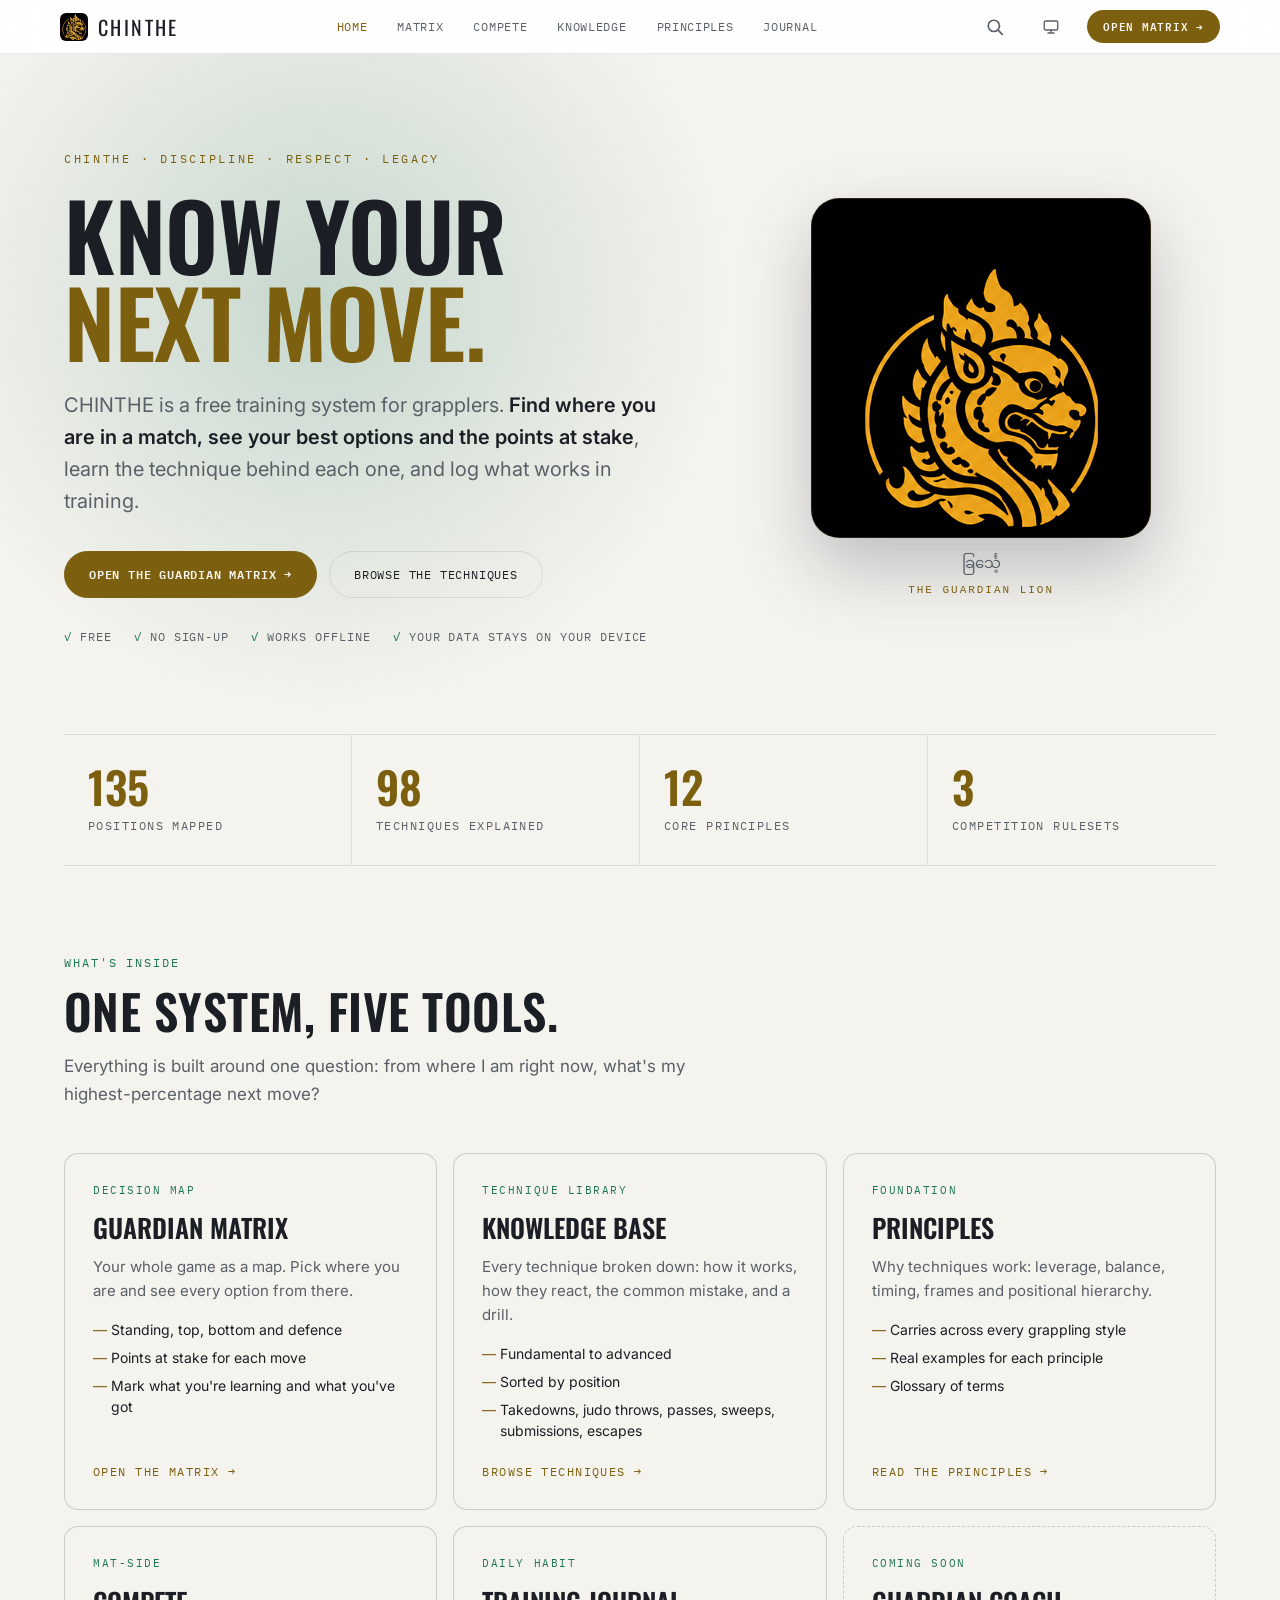
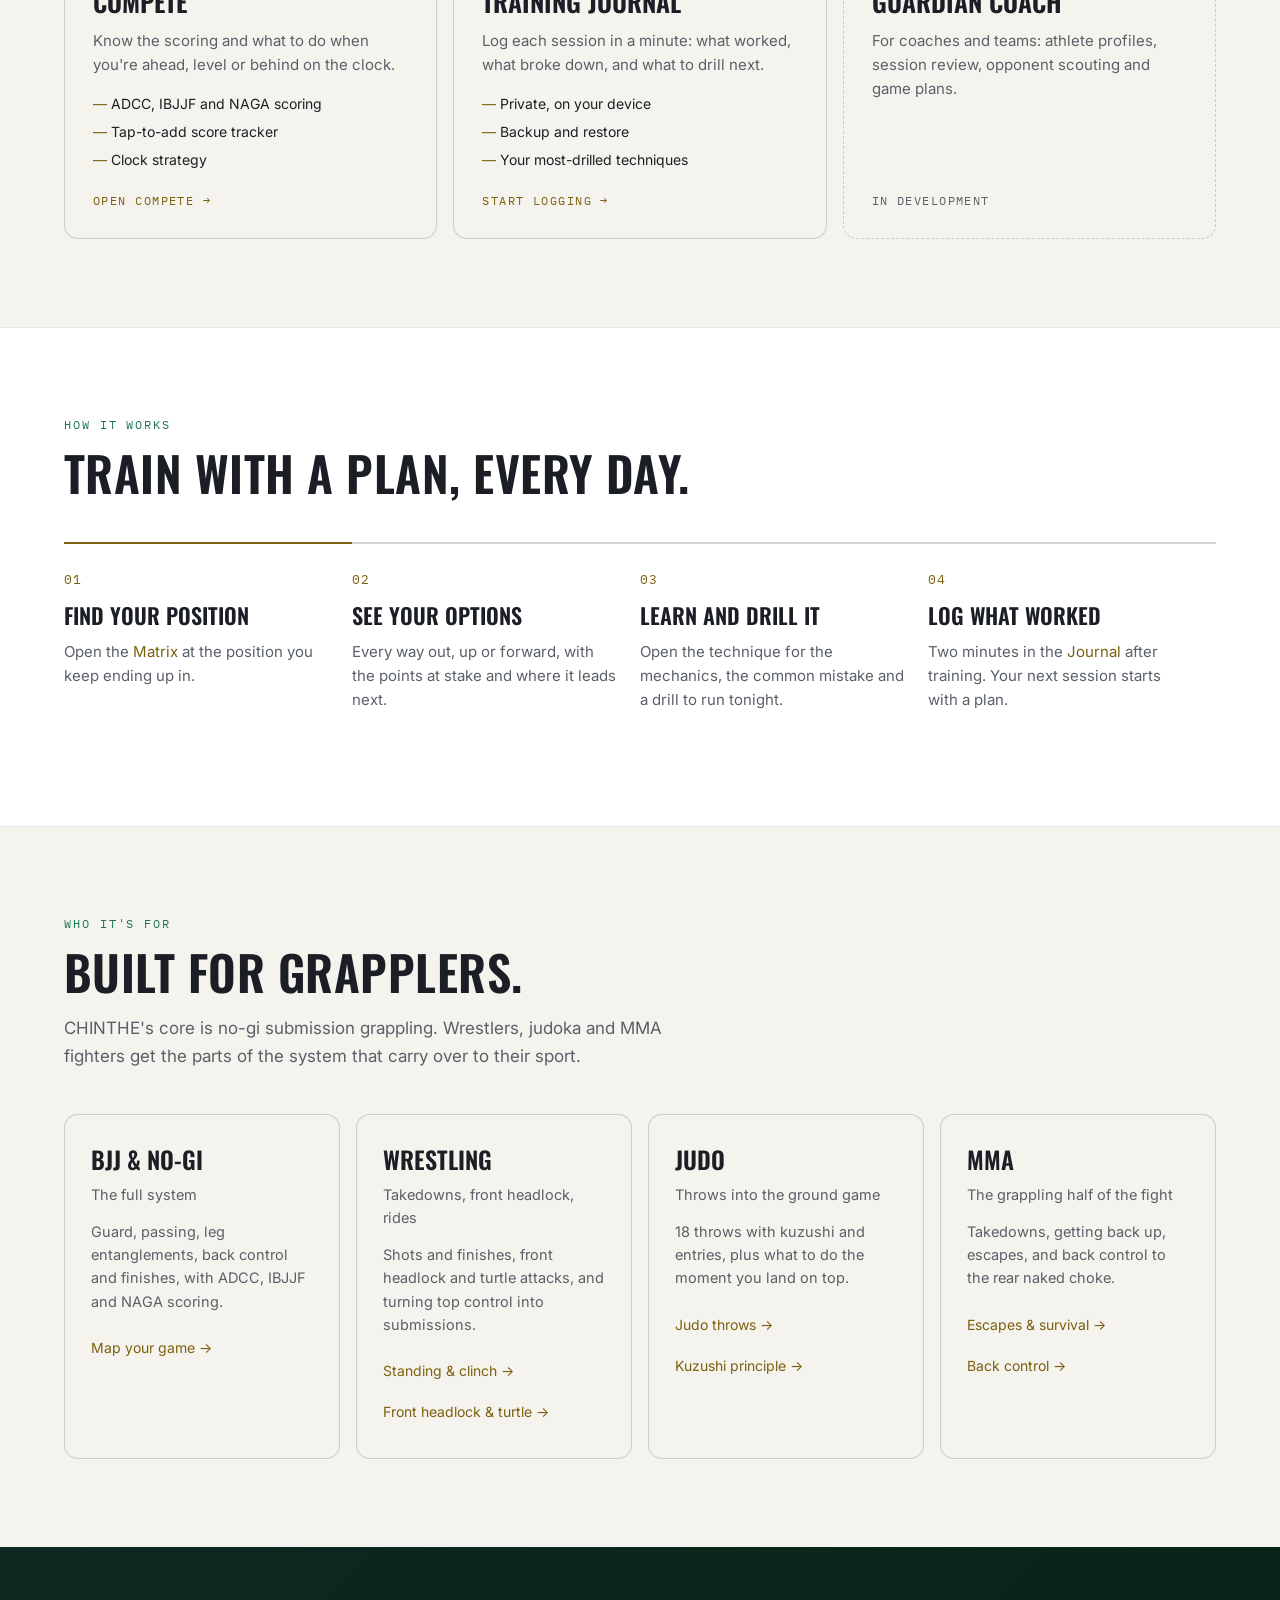
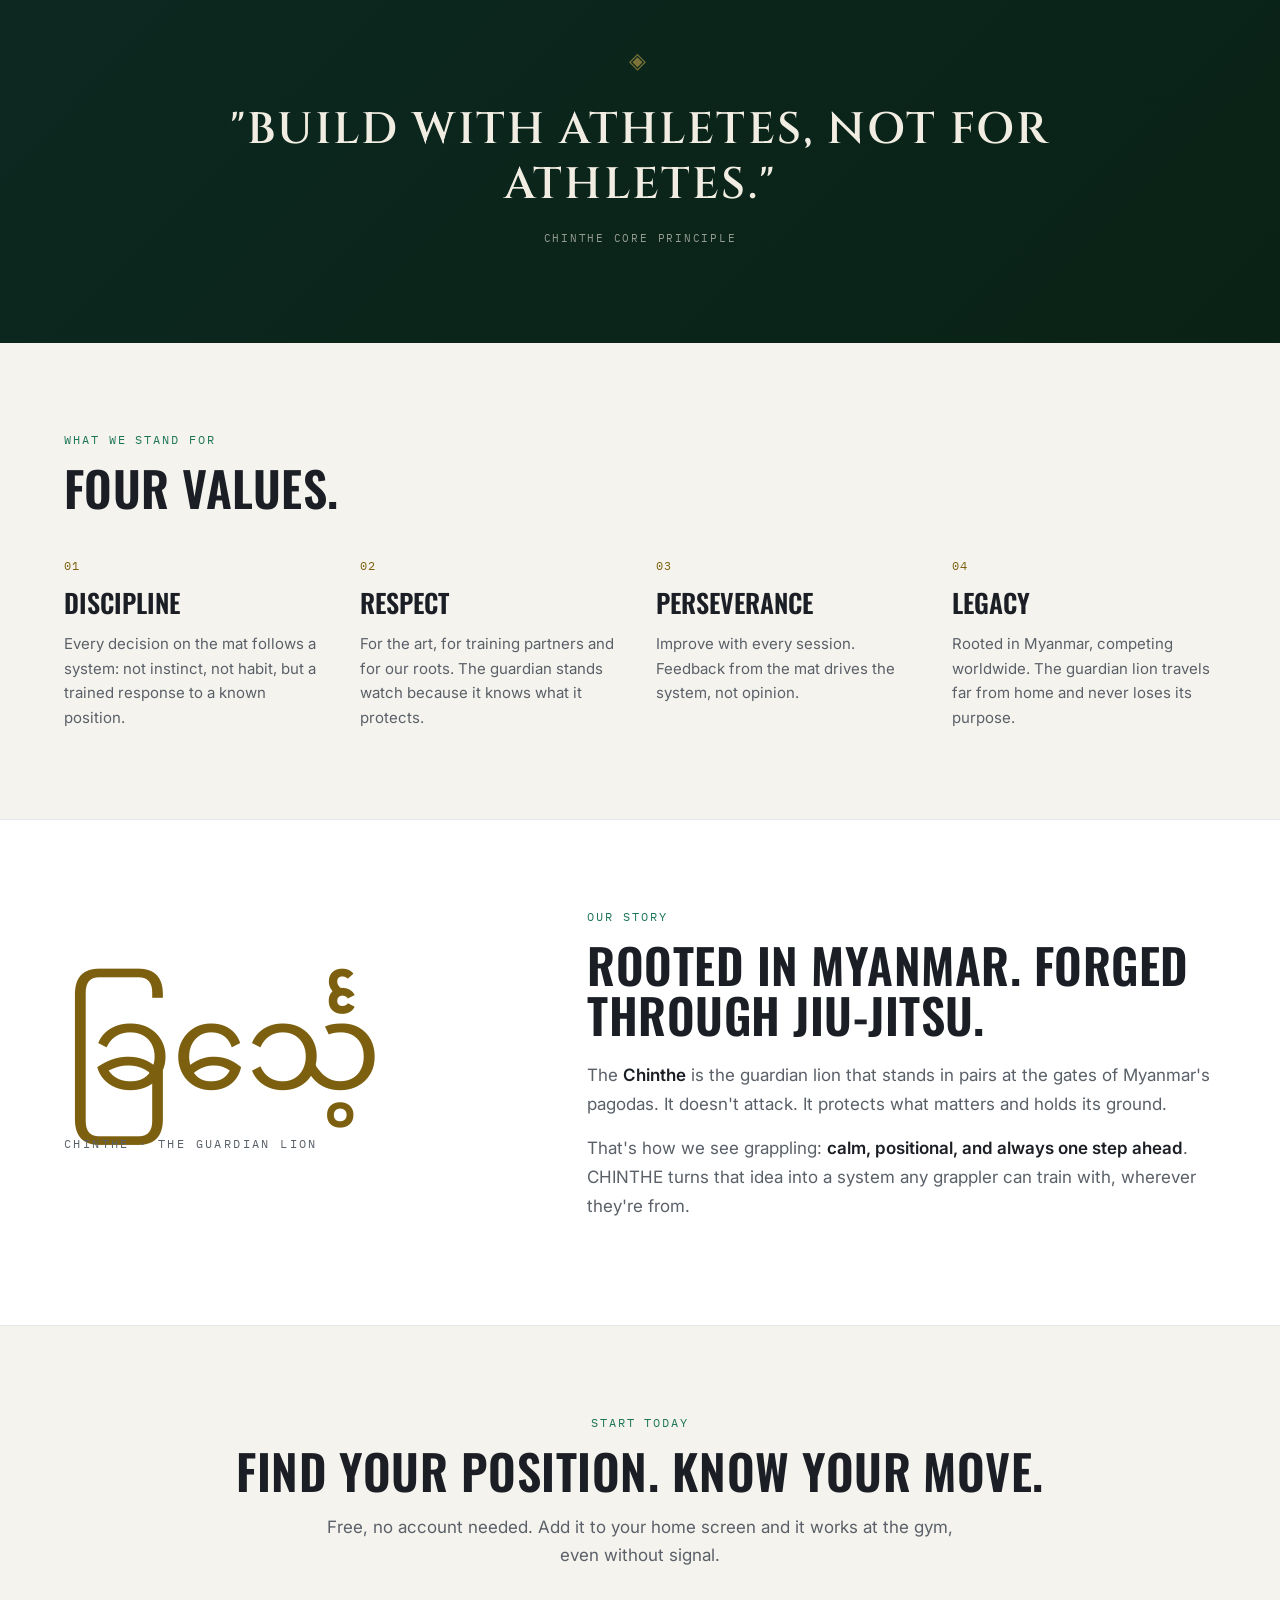
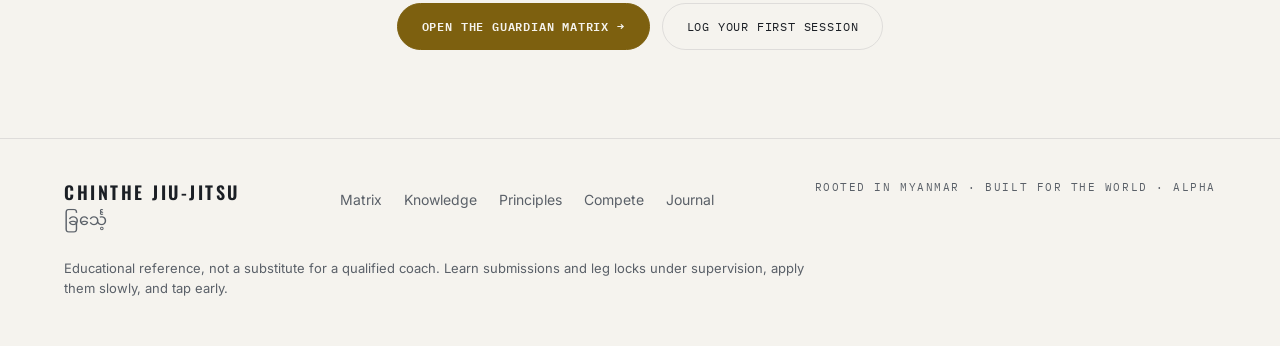
==== commit c9e7007c: "Home is the brand front door: full-width landing page Owner feedback: Home had become a tool screen " ====
--- a/index.html
+++ b/index.html
@@ -6,15 +6,15 @@
 <meta name="viewport" content="width=device-width, initial-scale=1.0">
 <meta name="theme-color" content="#0A0E13" media="(prefers-color-scheme: dark)">
 <meta name="theme-color" content="#F5F3EE" media="(prefers-color-scheme: light)">
-<meta name="description" content="CHINTHE — The Guardian System. Rooted in Myanmar. Forged through Brazilian Jiu-Jitsu. Built for the Modern Grappler.">
-<title>CHINTHE — Guardian System</title>
+<meta name="description" content="A free training system for grapplers: find where you are in a match, see your best options and the points at stake, learn each technique and log what works. BJJ, no-gi, wrestling, judo and MMA.">
+<title>CHINTHE — Know Your Next Move</title>
 <link rel="manifest" href="manifest.json">
 <link rel="apple-touch-icon" href="icon-192.png">
 <meta name="apple-mobile-web-app-title" content="CHINTHE">
 <meta property="og:type" content="website">
 <meta property="og:site_name" content="CHINTHE Guardian System">
-<meta property="og:title" content="CHINTHE — Guardian System">
-<meta property="og:description" content="CHINTHE — The Guardian System. Rooted in Myanmar. Forged through Brazilian Jiu-Jitsu. Built for the Modern Grappler.">
+<meta property="og:title" content="CHINTHE — Know Your Next Move">
+<meta property="og:description" content="A free training system for grapplers: find where you are in a match, see your best options and the points at stake, learn each technique and log what works. BJJ, no-gi, wrestling, judo and MMA.">
 <meta property="og:url" content="https://myintp.github.io/ChintheGuardianMatrix/">
 <meta property="og:image" content="https://myintp.github.io/ChintheGuardianMatrix/icon-512.png">
 <meta name="twitter:card" content="summary">
@@ -23,312 +23,140 @@
 <link rel="stylesheet" href="chinthe.css">
 <link href="https://fonts.googleapis.com/css2?family=Oswald:wght@400;500;600&family=Inter:wght@400;500;600&family=IBM+Plex+Mono:wght@400;500;600&family=Cinzel:wght@600&family=Noto+Sans+Myanmar:wght@400;600&display=swap" rel="stylesheet">
 <style>
-/* ── Tokens, reset, nav → chinthe.css ── */
+/* ── Tokens, reset, nav, buttons → chinthe.css. Home is the brand front door:
+   full-width sections, not the three-panel tool frame. ── */
 html { scroll-behavior: smooth; }
 body { overflow-x: hidden; }
-
-/* ════════════════════════════════
-   HERO
-════════════════════════════════ */
-.hero{
-  min-height:calc(100vh - var(--nav-h));
-  display:flex;flex-direction:column;justify-content:center;
-  position:relative;overflow:hidden;
-  padding:80px 20px 60px;
-}
-.hero-glow{
-  position:absolute;top:-10%;left:30%;transform:translateX(-50%);
-  width:900px;height:900px;
-  background:radial-gradient(ellipse at center,color-mix(in srgb, var(--jade-bright) 38%, transparent) 0%,transparent 68%);
-  pointer-events:none;
-}
-.hero-grid{
-  position:absolute;inset:0;
-  background-image:
-    linear-gradient(var(--line) 1px,transparent 1px),
-    linear-gradient(90deg,var(--line) 1px,transparent 1px);
-  background-size:64px 64px;
-  mask-image:radial-gradient(ellipse at center,black 30%,transparent 75%);
-  pointer-events:none;
-}
-.hero-inner{
-  max-width:1200px;margin:0 auto;position:relative;
-  display:grid;grid-template-columns:1fr;gap:48px;align-items:center;
-}
-.hero-content{position:relative;}
-.hero-visual{display:none;}
-
-.hero-eyebrow{
-  font-family:var(--font-mono);font-size:11px;
-  letter-spacing:0.2em;color:var(--jade-bright);
-  text-transform:uppercase;margin-bottom:20px;
-}
-.hero-heading{
-  font-family:var(--font-display);font-weight:400;
-  font-size:clamp(64px,10vw,130px);line-height:0.92;
-  text-transform:uppercase;letter-spacing:0.01em;
-  margin-bottom:28px;
-}
-.hero-heading em{color:var(--gold);font-style:normal;}
-.hero-sub{
-  font-size:clamp(15px,1.8vw,18px);color:var(--stone-dim);
-  line-height:1.6;max-width:520px;margin-bottom:40px;
-}
-.hero-myanmar{
-  font-family:var(--font-myanmar);
-  font-size:14px;color:var(--jade-bright);
-  margin-bottom:44px;letter-spacing:0.04em;
-}
-.hero-actions{display:flex;gap:12px;flex-wrap:wrap;}
-
-.hero-badges{
-  display:flex;gap:8px;flex-wrap:wrap;margin-top:52px;
-  padding-top:24px;border-top:1px solid var(--line);
-}
-.hero-badge{
-  font-family:var(--font-mono);font-size:var(--text-xs);
-  letter-spacing:0.1em;text-transform:uppercase;
-  color:var(--stone-dim);
-  border:1px solid var(--line-strong);
-  padding:5px 12px;border-radius:999px;
-  transition:border-color .2s,color .2s;
-}
-.hero-badge:hover{border-color:var(--gold);color:var(--gold);}
-
-/* ── Hero lion image ── */
-.hero-lion{
-  display:block;
-  width:380px;height:380px;max-width:100%;
-  object-fit:contain;position:relative;z-index:1;
-  /* The 512px mark has an opaque near-black square behind it; lighten drops
-     that square into the page so only the gold lion (and the glow behind) shows */
-  mix-blend-mode:lighten;
-}
-.hero-visual::before{
-  content:'';position:absolute;
-  top:50%;left:50%;transform:translate(-50%,-50%);
-  width:460px;height:460px;
-  background:radial-gradient(ellipse at center,color-mix(in srgb, var(--jade-bright) 55%, transparent) 0%,color-mix(in srgb, var(--gold) 6%, transparent) 45%,transparent 72%);
-  pointer-events:none;border-radius:50%;
-}
-@media(min-width:1280px){.hero-lion{width:420px;height:420px;}}
-/* The lion mark is always shown on its night-black brand tile (as in the nav logo),
-   so it reads identically in both themes and on any panel colour. */
-.hero-visual{isolation:isolate;background:var(--brand-night);border-radius:24px;padding:20px;box-shadow:0 18px 48px color-mix(in srgb, var(--shadow) 28%, transparent);}
-.hero-visual::before{display:none;}
-
-/* ════════════════════════════════
-   MODULES SECTION
-════════════════════════════════ */
-.section{max-width:1200px;margin:0 auto;padding:80px 20px;}
-.section-header{
-  display:flex;flex-direction:column;gap:16px;
-  margin-bottom:48px;
-}
-.section-label{
-  font-family:var(--font-mono);font-size:var(--text-xs);
-  letter-spacing:0.2em;color:var(--jade-bright);
-  text-transform:uppercase;margin-bottom:10px;
-}
-.section-title{
-  font-family:var(--font-display);font-weight:400;
-  font-size:clamp(36px,6vw,56px);text-transform:uppercase;
-  letter-spacing:0.02em;line-height:1;margin-bottom:0;
-}
-.section-sub{
-  font-size:15px;color:var(--stone-dim);line-height:1.65;
-  max-width:480px;margin-bottom:0;
-  align-self:flex-end;
-}
-
-.modules-grid{
-  display:grid;
-  grid-template-columns:repeat(auto-fill,minmax(280px,1fr));
-  gap:16px;
-}
-.module-card{
-  background:var(--surface);
-  border:1px solid var(--line);
-  border-radius:16px;
-  padding:28px;
-  text-decoration:none;
-  color:var(--stone);
-  display:flex;flex-direction:column;gap:16px;
-  position:relative;overflow:hidden;
-  transition:border-color .2s,transform .18s,box-shadow .2s;
-}
-.module-card:hover{
-  border-color:color-mix(in srgb, var(--gold) 28%, transparent);
-  transform:translateY(-3px);
-  box-shadow:0 8px 32px color-mix(in srgb, var(--shadow) 32%, transparent);
-}
-.module-card.coming{opacity:0.42;pointer-events:none;}
-/* One brand accent for every module (was jade/gold/steel/crimson/purple) —
-   the icon and name do the differentiating. */
-.module-accent{position:absolute;top:0;left:0;right:0;height:2px;background:linear-gradient(90deg,var(--jade-bright),var(--gold));opacity:.55;transition:opacity .2s;}
-.module-card:hover .module-accent{opacity:1;}
-.module-icon{
-  width:44px;height:44px;border-radius:10px;
-  display:flex;align-items:center;justify-content:center;
-  font-size:20px;
-}
-.module-icon{background:var(--surface-2);color:var(--gold);}
-.module-tag{
-  font-family:var(--font-mono);font-size:var(--text-xs);
-  letter-spacing:0.1em;text-transform:uppercase;color:var(--stone-dim);
-  margin-bottom:4px;
-}
-.module-name{
-  font-family:var(--font-display);font-weight:400;
-  font-size:24px;letter-spacing:0.03em;text-transform:uppercase;
-  line-height:1;
-}
-.module-desc{font-size:13.5px;color:var(--stone-dim);line-height:1.6;}
-.module-meta{
-  font-family:var(--font-mono);font-size:var(--text-xs);
-  letter-spacing:0.06em;text-transform:uppercase;color:var(--stone-dim);
-  display:flex;align-items:center;gap:6px;margin-top:auto;
-}
-.module-meta-dot{width:6px;height:6px;border-radius:50%;}
-.module-meta-dot.live{background:var(--jade-bright);}
-.module-meta-dot.soon{background:var(--stone-dim);}
-
-/* ════════════════════════════════
-   PHILOSOPHY STRIP
-════════════════════════════════ */
-.philosophy{
-  /* Brand band: fixed deep jade in both themes */
-  background:linear-gradient(135deg,var(--brand-band) 0%,#0A2216 100%);
-  border-top:1px solid rgba(63,163,131,.22);
-  border-bottom:1px solid rgba(63,163,131,.22);
-  padding:72px 20px;text-align:center;
-  position:relative;overflow:hidden;
-}
-.philosophy::before{
-  content:'';position:absolute;top:50%;left:50%;transform:translate(-50%,-50%);
-  width:600px;height:300px;
-  background:radial-gradient(ellipse,rgba(63,163,131,.10) 0%,transparent 70%);
-  pointer-events:none;
-}
-.philosophy-mark{
-  font-family:var(--font-mono);
-  font-size:22px;color:#C8A84E;opacity:0.55;
-  margin-bottom:28px;letter-spacing:0.2em;
-}
-.philosophy-quote{
-  font-family:var(--font-serif);font-weight:600;
-  font-size:clamp(22px,3.5vw,42px);
-  text-transform:uppercase;letter-spacing:0.05em;
-  color:var(--brand-ink);line-height:1.25;
-  max-width:760px;margin:0 auto 18px;
-  position:relative;
-}
-.philosophy-attr{
-  font-family:var(--font-mono);font-size:11px;
-  color:color-mix(in srgb, var(--brand-ink) 50%, transparent);letter-spacing:0.14em;text-transform:uppercase;
-}
-
-/* ════════════════════════════════
-   PILLARS
-════════════════════════════════ */
-.pillars{
-  border-top:1px solid var(--line);
-  margin-top:20px;
-}
-.pillars-inner{max-width:1200px;margin:0 auto;padding:80px 20px;}
-.pillars-grid{
-  display:grid;
-  grid-template-columns:repeat(auto-fill,minmax(220px,1fr));
-  gap:0;margin-top:40px;
-}
-.pillars-grid > div{
-  padding:32px 32px 32px 0;
-  border-top:1px solid var(--line);
-  position:relative;
-}
-.pillar-num{
-  font-family:var(--font-mono);font-size:11px;
-  color:var(--gold);letter-spacing:0.12em;margin-bottom:12px;
-}
-.pillar-name{
-  font-family:var(--font-display);font-size:24px;
-  letter-spacing:0.03em;text-transform:uppercase;
-  margin-bottom:12px;color:var(--stone);
-}
-.pillar-desc{font-size:14px;color:var(--stone-dim);line-height:1.65;}
-
-/* ── FOOTER ── */
-footer{
-  border-top:1px solid var(--line);
-  padding:40px 20px;
-}
-.footer-inner{
-  max-width:1200px;margin:0 auto;
-  display:flex;align-items:center;justify-content:space-between;
-  flex-wrap:wrap;gap:20px;
-}
-.footer-brand{
-  font-family:var(--font-display);font-size:18px;
-  letter-spacing:0.12em;color:var(--stone);
-}
-.footer-myanmar{
-  font-family:var(--font-myanmar);
-  font-size:13px;color:var(--stone-dim);
-}
-.footer-safety{max-width:1100px;margin:14px auto 0;font-size:12.5px;line-height:1.5;color:var(--stone-dim);}
-.footer-tagline{
-  font-family:var(--font-mono);font-size:var(--text-xs);
-  letter-spacing:0.1em;text-transform:uppercase;color:var(--stone-dim);
-}
-
-/* ════════════════════════════════
-   LAYOUT — shared app shell (chinthe.css §17)
-   Home content sits in the middle column, so it sizes to the column
-   (container queries), not to the window.
-════════════════════════════════ */
-.home-main{container-type:inline-size;}
-.hero{min-height:0;padding:8px 0 28px;overflow:hidden;}
-.hero-glow{width:620px;height:620px;top:-30%;left:35%;}
-.hero-inner{max-width:none;width:100%;margin:0;grid-template-columns:1fr;gap:28px;}
-.hero-heading{font-size:clamp(46px,11cqi,96px);margin-bottom:20px;}
-.hero-sub{font-size:16px;max-width:560px;}
-.hero-badges{margin-top:24px;}
-.section{max-width:none;padding:28px 0;}
-.section-header{margin-bottom:24px;gap:10px;}
-.section-header .section-sub{align-self:auto;}
-.section-title{font-size:clamp(28px,5cqi,44px);}
-.modules-grid{grid-template-columns:repeat(auto-fill,minmax(230px,1fr));gap:12px;}
-.philosophy{padding:44px 24px;border-radius:16px;margin:8px 0 0;}
-.philosophy-quote{font-size:clamp(20px,3.6cqi,34px);}
-.pillars{border-top:none;margin-top:0;}
-.pillars-inner{max-width:none;padding:28px 0;}
-.pillars-grid{grid-template-columns:repeat(auto-fill,minmax(200px,1fr));margin-top:16px;}
-.pillars-grid > div{padding:20px 20px 20px 0;}
-footer{padding:24px 0 8px;}
-.footer-inner{max-width:none;}
-@container (min-width: 600px){
-  .hero-inner{grid-template-columns:1fr 200px;gap:28px;}
-  .hero-visual{display:flex;align-items:center;justify-content:center;position:relative;}
-  .hero-lion{width:200px;height:200px;}
-  .hero-visual::before{width:260px;height:260px;}
-  .section-header{flex-direction:row;align-items:flex-end;justify-content:space-between;gap:32px;}
-  .section-header .section-sub{max-width:340px;}
-}
-/* Home's left panel: the starting path (shown on phones too, after the hero) */
-.home-step-desc{display:block;font-family:var(--font-body);font-size:12.5px;text-transform:none;letter-spacing:0;color:var(--stone-dim);margin-top:2px;}
-.home-shell .app-nav-item{align-items:flex-start;}
-.list-card-soon{opacity:.5;}
-.app-list .stat-tile b{font-size:22px;}
-@media (max-width:899px){
-  .home-shell{display:flex;flex-direction:column;}
-  .home-shell .app-detail{order:1;}
-  .home-shell .app-list{order:2;border-top:1px solid var(--line);}
-  .home-shell .app-nav{order:3;border-top:1px solid var(--line);}
-  .home-shell .app-nav-list{display:block;}
+.wrap-w { max-width: 1200px; margin: 0 auto; padding: 0 24px; }
+.band { padding: 88px 0; }
+.band-alt { background: var(--surface); border-top: 1px solid var(--line); border-bottom: 1px solid var(--line); }
+.kicker { font-family: var(--font-mono); font-size: 12px; letter-spacing: .16em; text-transform: uppercase; color: var(--jade-bright); margin-bottom: 14px; }
+.h2 { font-family: var(--font-display); font-weight: 600; text-transform: uppercase; letter-spacing: .01em; font-size: clamp(30px, 4.2vw, 48px); line-height: 1.05; color: var(--stone); margin: 0; }
+.lede { font-size: 17px; line-height: 1.65; color: var(--stone-dim); max-width: 640px; margin: 16px 0 0; }
+.band-head { margin-bottom: 44px; }
+
+/* ── Hero ── */
+.hero { position: relative; overflow: hidden; padding: 96px 0 88px; }
+.hero::before { content: ''; position: absolute; top: -30%; left: -10%; width: 900px; height: 900px; pointer-events: none;
+  background: radial-gradient(ellipse at center, color-mix(in srgb, var(--jade-bright) 22%, transparent) 0%, transparent 65%); }
+.hero-grid { position: relative; display: grid; grid-template-columns: 1fr; gap: 48px; align-items: center; }
+.hero-motto { font-family: var(--font-mono); font-size: 12px; letter-spacing: .22em; text-transform: uppercase; color: var(--gold); margin-bottom: 22px; }
+.hero h1 { font-family: var(--font-display); font-weight: 600; text-transform: uppercase; font-size: clamp(46px, 7.4vw, 92px); line-height: .95; letter-spacing: -.005em; margin: 0; color: var(--stone); }
+.hero h1 em { font-style: normal; color: var(--gold); }
+.hero-sub { font-size: clamp(17px, 1.6vw, 20px); line-height: 1.6; color: var(--stone-dim); max-width: 600px; margin: 24px 0 0; }
+.hero-sub b { color: var(--stone); font-weight: 600; }
+.hero-actions { display: flex; flex-wrap: wrap; gap: 12px; margin-top: 34px; }
+.hero-actions .btn { padding: 14px 24px; }
+.hero-trust { display: flex; flex-wrap: wrap; gap: 8px 22px; margin-top: 30px; font-family: var(--font-mono); font-size: 12px; letter-spacing: .08em; text-transform: uppercase; color: var(--stone-dim); }
+.hero-trust span::before { content: '✓ '; color: var(--jade-bright); }
+.hero-mark { justify-self: center; text-align: center; }
+.hero-tile { width: min(340px, 72vw); aspect-ratio: 1; border-radius: 28px; background: var(--brand-night); display: grid; place-items: center;
+  box-shadow: 0 30px 70px color-mix(in srgb, var(--shadow) 30%, transparent); border: 1px solid color-mix(in srgb, var(--brand-gold) 22%, transparent); }
+/* the icon art sits on a near-black square; a slight contrast lift takes it to pure black so it merges with the tile */
+.hero-tile { background: var(--brand-black); overflow: hidden; }
+.hero-tile img { width: 118%; max-width: none; height: auto; filter: contrast(1.25); }
+.hero-mark-cap { margin-top: 16px; font-family: var(--font-myanmar); font-size: 15px; color: var(--stone-dim); }
+.hero-mark-cap b { display: block; font-family: var(--font-mono); font-weight: 500; font-size: 11px; letter-spacing: .18em; text-transform: uppercase; color: var(--gold); margin-top: 6px; }
+@media (min-width: 960px) { .hero-grid { grid-template-columns: 1.35fr 1fr; } }
+
+/* ── Returning athlete strip (shown only when there is data on this device) ── */
+.welcome { border-top: 1px solid var(--line); background: var(--surface); }
+.welcome .wrap-w { display: flex; flex-wrap: wrap; align-items: center; gap: 14px 32px; padding-top: 18px; padding-bottom: 18px; }
+.welcome-title { font-family: var(--font-display); font-size: 18px; text-transform: uppercase; color: var(--stone); }
+.welcome-stats { display: flex; flex-wrap: wrap; gap: 6px 22px; font-size: 14px; color: var(--stone-dim); }
+.welcome-stats b { color: var(--stone); font-family: var(--font-mono); font-weight: 600; }
+.welcome-links { margin-left: auto; display: flex; gap: 10px; flex-wrap: wrap; }
+.welcome-links .btn { padding: 9px 16px; }
+
+/* ── Numbers ── */
+.stats { display: grid; grid-template-columns: repeat(2, 1fr); border-top: 1px solid var(--line); border-bottom: 1px solid var(--line); }
+.stat { padding: 30px 24px; border-right: 1px solid var(--line); border-bottom: 1px solid var(--line); }
+.stat b { display: block; font-family: var(--font-display); font-weight: 600; font-size: 44px; line-height: 1; color: var(--gold); }
+.stat span { display: block; margin-top: 8px; font-family: var(--font-mono); font-size: 12px; letter-spacing: .12em; text-transform: uppercase; color: var(--stone-dim); }
+@media (min-width: 800px) { .stats { grid-template-columns: repeat(4, 1fr); } .stat { border-bottom: 0; } .stat:last-child { border-right: 0; } }
+
+/* ── What's inside ── */
+.mods { display: grid; grid-template-columns: 1fr; gap: 16px; }
+@media (min-width: 720px) { .mods { grid-template-columns: repeat(2, 1fr); } }
+@media (min-width: 1080px) { .mods { grid-template-columns: repeat(3, 1fr); } }
+.mod { display: flex; flex-direction: column; padding: 28px; border: 1px solid var(--line-strong); border-radius: 14px; background: var(--bg); color: inherit; text-decoration: none; transition: border-color .15s, transform .15s; }
+a.mod:hover { border-color: var(--gold); transform: translateY(-2px); }
+.mod-tag { font-family: var(--font-mono); font-size: 11px; letter-spacing: .14em; text-transform: uppercase; color: var(--jade-bright); }
+.mod-name { font-family: var(--font-display); font-weight: 600; text-transform: uppercase; font-size: 26px; color: var(--stone); margin: 10px 0 8px; }
+.mod p { font-size: 15px; line-height: 1.6; color: var(--stone-dim); margin: 0 0 16px; }
+.mod ul { list-style: none; padding: 0; margin: 0 0 22px; display: grid; gap: 7px; }
+.mod li { font-size: 14px; color: var(--stone); padding-left: 18px; position: relative; }
+.mod li::before { content: '—'; position: absolute; left: 0; color: var(--gold); }
+.mod-go { margin-top: auto; font-family: var(--font-mono); font-size: 12px; letter-spacing: .12em; text-transform: uppercase; color: var(--gold); }
+.mod-soon { border-style: dashed; }
+.mod-soon .mod-go { color: var(--stone-dim); }
+
+/* ── How it works ── */
+.steps { display: grid; grid-template-columns: 1fr; gap: 0; counter-reset: s; }
+@media (min-width: 900px) { .steps { grid-template-columns: repeat(4, 1fr); } }
+.step { padding: 26px 24px 26px 0; border-top: 2px solid var(--line-strong); }
+.step:first-child { border-top-color: var(--gold); }
+.step-n { font-family: var(--font-mono); font-size: 13px; color: var(--gold); letter-spacing: .1em; }
+.step h3 { font-family: var(--font-display); font-weight: 600; text-transform: uppercase; font-size: 22px; margin: 10px 0 8px; color: var(--stone); }
+.step p { font-size: 15px; line-height: 1.6; color: var(--stone-dim); margin: 0; }
+.step a { color: var(--gold); }
+
+/* ── Who it's for ── */
+.who { display: grid; grid-template-columns: 1fr; gap: 16px; }
+@media (min-width: 720px) { .who { grid-template-columns: repeat(2, 1fr); } }
+@media (min-width: 1080px) { .who { grid-template-columns: repeat(4, 1fr); } }
+.who-card { padding: 26px; border-radius: 14px; background: var(--bg); border: 1px solid var(--line-strong); }
+.who-card h3 { font-family: var(--font-display); font-weight: 600; text-transform: uppercase; font-size: 24px; margin: 0 0 6px; color: var(--stone); }
+.who-for { font-size: 14px; color: var(--jade-bright); margin: 0 0 12px; }
+.who-card p { font-size: 14.5px; line-height: 1.6; color: var(--stone-dim); margin: 0 0 14px; }
+.who-card a { font-size: 14px; color: var(--gold); text-decoration: none; display: block; padding: 10px 0; }
+.who-card a:hover { text-decoration: underline; }
+
+/* ── Brand: philosophy band + values + origin (fixed brand colours in both themes) ── */
+.philosophy { background: linear-gradient(135deg, var(--brand-band) 0%, var(--brand-band-deep) 100%); text-align: center; padding: 96px 24px; position: relative; overflow: hidden; }
+.philosophy-mark { font-family: var(--font-mono); font-size: 22px; color: var(--brand-gold); opacity: .6; margin-bottom: 26px; letter-spacing: .2em; }
+.philosophy-quote { font-family: var(--font-serif); font-weight: 600; font-size: clamp(24px, 3.6vw, 44px); text-transform: uppercase; letter-spacing: .05em; color: var(--brand-ink); line-height: 1.25; max-width: 820px; margin: 0 auto 18px; }
+.philosophy-attr { font-family: var(--font-mono); font-size: 11px; letter-spacing: .16em; text-transform: uppercase; color: color-mix(in srgb, var(--brand-ink) 60%, transparent); margin: 0; }
+.values { display: grid; grid-template-columns: 1fr; gap: 32px; }
+@media (min-width: 720px) { .values { grid-template-columns: repeat(2, 1fr); } }
+@media (min-width: 1080px) { .values { grid-template-columns: repeat(4, 1fr); } }
+.value-n { font-family: var(--font-mono); font-size: 12px; color: var(--gold); letter-spacing: .12em; }
+.value h3 { font-family: var(--font-display); font-weight: 600; text-transform: uppercase; font-size: 26px; margin: 8px 0 10px; color: var(--stone); }
+.value p { font-size: 15px; line-height: 1.65; color: var(--stone-dim); margin: 0; }
+.origin { display: grid; grid-template-columns: 1fr; gap: 40px; align-items: center; }
+@media (min-width: 900px) { .origin { grid-template-columns: 1fr 1.3fr; } }
+.origin-word { font-family: var(--font-myanmar); font-size: clamp(64px, 10vw, 120px); color: var(--gold); line-height: 1.1; }
+.origin-word small { display: block; font-family: var(--font-mono); font-size: 12px; letter-spacing: .2em; text-transform: uppercase; color: var(--stone-dim); margin-top: 10px; }
+.origin p { font-size: 17px; line-height: 1.7; color: var(--stone-dim); margin: 0 0 16px; }
+.origin p b { color: var(--stone); font-weight: 600; }
+
+/* ── Closing CTA ── */
+.cta { text-align: center; }
+.cta .lede { margin-left: auto; margin-right: auto; }
+.cta .hero-actions { justify-content: center; }
+
+/* ── Footer ── */
+footer { border-top: 1px solid var(--line); padding: 40px 0 48px; }
+.footer-inner { display: flex; flex-wrap: wrap; gap: 20px 40px; justify-content: space-between; align-items: flex-start; }
+.footer-brand { font-family: var(--font-display); font-weight: 600; letter-spacing: .14em; font-size: 18px; color: var(--stone); }
+.footer-myanmar { font-family: var(--font-myanmar); color: var(--stone-dim); margin-top: 4px; }
+.footer-links { display: flex; flex-wrap: wrap; gap: 8px 22px; }
+.footer-links a { color: var(--stone-dim); text-decoration: none; font-size: 14px; padding: 10px 0; }
+.footer-links a:hover { color: var(--gold); }
+.footer-tagline { font-family: var(--font-mono); font-size: 11px; letter-spacing: .14em; text-transform: uppercase; color: var(--stone-dim); }
+.footer-safety { margin: 24px 0 0; font-size: 13px; line-height: 1.55; color: var(--stone-dim); max-width: 760px; }
+
+@media (max-width: 640px) {
+  .band { padding: 64px 0; }
+  .hero { padding: 56px 0 64px; }
+  .hero-actions .btn { flex: 1 1 100%; text-align: center; }
+  .welcome-links { margin-left: 0; }
+  .hero-tile { width: 200px; border-radius: 22px; }
+  .hero-grid { gap: 36px; }
 }
 </style>
 </head>
-<body class="app-page">
+<body>
 
 <nav class="site-nav">
   <div class="site-nav-inner">
@@ -348,179 +176,251 @@
   </div>
 </nav>
 
-<div class="app-shell home-shell">
-  <aside class="app-nav" aria-label="Start here">
-    <div class="app-nav-head">
-      <div class="app-eyebrow">CHINTHE Guardian System</div>
-      <div class="app-title">Start here</div>
-      <p class="app-head-sub" style="font-size:13.5px">A path through the system for your first weeks.</p>
-    </div>
-    <nav class="app-nav-list">
-      <div class="app-nav-group">The path</div>
-      <a class="app-nav-item" href="knowledge.html"><span class="app-nav-num">01</span><span>Learn the fundamentals<span class="home-step-desc">51 fundamental moves, by position</span></span></a>
-      <a class="app-nav-item" href="chinthe-guardian-matrix.html"><span class="app-nav-num">02</span><span>Map your game<span class="home-step-desc">Mark what you're learning on the Matrix</span></span></a>
-      <a class="app-nav-item" href="principles.html"><span class="app-nav-num">03</span><span>Understand why<span class="home-step-desc">The principles behind every technique</span></span></a>
-      <a class="app-nav-item" href="journal.html"><span class="app-nav-num">04</span><span>Log your training<span class="home-step-desc">What worked, what to drill next</span></span></a>
-      <a class="app-nav-item" href="competition.html"><span class="app-nav-num">05</span><span>Compete<span class="home-step-desc">Scoring and decisions mat-side</span></span></a>
-      <div class="app-nav-group">Reference</div>
-      <a class="app-nav-item" href="principles.html#glossary"><span class="app-nav-num">R</span><span>Glossary</span></a>
-      <a class="app-nav-item" href="principles.html#hierarchy"><span class="app-nav-num">R</span><span>Positional hierarchy</span></a>
-      <a class="app-nav-item" href="competition.html"><span class="app-nav-num">R</span><span>ADCC scoring</span></a>
-    </nav>
-  </aside>
-
-  <section class="app-list" aria-label="Your progress and the modules">
-    <div class="list-head">
-      <div class="app-eyebrow">Your progress</div>
-      <div class="list-head-title">At a glance</div>
-    </div>
-      <div class="stat-grid">
-        <div class="stat-tile"><b id="hMapped">0</b><span>Positions mapped</span></div>
-        <div class="stat-tile"><b id="hGot">0</b><span>Got it</span></div>
-        <div class="stat-tile"><b id="hSessions">0</b><span>Sessions logged</span></div>
-        <div class="stat-tile"><b id="hWeek">0</b><span>This week</span></div>
-      </div>
-      <p class="aside-text" id="hNote" style="margin-top:10px"></p>
-
-    <div class="list-group-label" style="margin-top:14px">Modules</div>
-    <div class="list-stack">
-      <a class="list-card" href="chinthe-guardian-matrix.html"><span class="list-card-meta"><span>Competition</span><span><span data-node-count="{n} positions">Decision map</span></span></span><span class="list-card-title">Guardian Matrix</span><span class="list-card-sub">Your whole game as a decision map — every position, its options, the points at stake and how to drill it.</span></a>
-      <a class="list-card" href="competition.html"><span class="list-card-meta"><span>Mat-side</span><span>3 rulesets</span></span><span class="list-card-title">Compete</span><span class="list-card-sub">ADCC, IBJJF and NAGA scoring, a score tracker, and what to do when you're ahead, level or behind.</span></a>
-      <a class="list-card" href="knowledge.html"><span class="list-card-meta"><span>Study</span><span><span id="techCount">Technique database</span></span></span><span class="list-card-title">Knowledge Base</span><span class="list-card-sub">Fundamental to advanced techniques by position — mechanics, mistakes, drills and a training plan.</span></a>
-      <a class="list-card" href="principles.html"><span class="list-card-meta"><span>Foundation</span><span>12 principles</span></span><span class="list-card-title">Principles</span><span class="list-card-sub">The physics and strategy behind every technique, plus a glossary.</span></a>
-      <a class="list-card" href="journal.html"><span class="list-card-meta"><span>Review</span><span>On device</span></span><span class="list-card-title">Training Journal</span><span class="list-card-sub">Log what worked and what to drill next. Private, on this device.</span></a>
-      <div class="list-card list-card-soon" aria-disabled="true"><span class="list-card-meta"><span>Coaching</span><span>Coming soon</span></span><span class="list-card-title">Guardian Coach</span><span class="list-card-sub">Athlete profiles, session review, opponent scouting and game plans.</span></div>
-    </div>
-    <div class="list-group-label" style="margin-top:14px">Quick actions</div>
-    <div class="aside-list">
-      <button class="aside-link" type="button" id="hSearch">Search everything</button>
-      <a class="aside-link" href="journal.html">Log a session</a>
-    </div>
-    <p class="aside-text" style="margin-top:12px;font-size:13px">Progress and journal live only on this device — <span id="hBackup">never backed up</span>.</p>
-  </section>
-
-  <main class="app-detail home-main">
+<main>
 <section class="hero">
-  <div class="hero-glow"></div>
-  <div class="hero-grid"></div>
-  <div class="hero-inner">
-    <div class="hero-content">
-      <div class="hero-eyebrow">CHINTHE — Guardian System · Alpha</div>
-      <h1 class="hero-heading">
-        Discipline.<br>Respect.<br><em>Legacy.</em>
-      </h1>
-      <p class="hero-sub">A competition decision map for no-gi grapplers. Find where you are in the match, see your highest-percentage next move.</p>
-      <div class="hero-myanmar">ခြင်္သေ့ — The Guardian Lion · Rooted in Myanmar, forged through Brazilian Jiu-Jitsu</div>
+  <div class="wrap-w hero-grid">
+    <div>
+      <div class="hero-motto">CHINTHE · Discipline · Respect · Legacy</div>
+      <h1>Know your<br><em>next move.</em></h1>
+      <p class="hero-sub">CHINTHE is a free training system for grapplers. <b>Find where you are in a match, see your best options and the points at stake</b>, learn the technique behind each one, and log what works in training.</p>
       <div class="hero-actions">
-        <a class="btn btn-primary" href="chinthe-guardian-matrix.html">Open Guardian Matrix →</a>
-        <a class="btn btn-secondary" href="knowledge.html">Browse Knowledge Base</a>
-      </div>
-      <div class="hero-badges">
-        <span class="hero-badge">ADCC Ruleset</span>
-        <span class="hero-badge">No-Gi</span>
-        <span class="hero-badge">Blue Belt+</span>
-        <span class="hero-badge">Offline Capable</span>
-        <span class="hero-badge">Alpha Build</span>
-      </div>
-    </div>
-    <div class="hero-visual" aria-hidden="true">
-      <img class="hero-lion" src="icon-512.png" alt="" width="512" height="512">
-    </div>
-  </div>
-</section>
-
-<div class="section">
-  <div class="section-header">
-    <div>
-      <div class="section-label">The System</div>
-      <h2 class="section-title">Everything answers<br>one question.</h2>
-    </div>
-    <p class="section-sub">Given my current state, what is the highest expected-value decision? The CHINTHE Guardian System is built around that question.</p>
+        <a class="btn btn-primary" href="chinthe-guardian-matrix.html">Open the Guardian Matrix →</a>
+        <a class="btn btn-secondary" href="knowledge.html">Browse the techniques</a>
+      </div>
+      <div class="hero-trust"><span>Free</span><span>No sign-up</span><span>Works offline</span><span>Your data stays on your device</span></div>
+    </div>
+    <div class="hero-mark" aria-hidden="true">
+      <div class="hero-tile"><img src="icon-512.png" alt="" width="512" height="512"></div>
+      <div class="hero-mark-cap">ခြင်္သေ့<b>The Guardian Lion</b></div>
+    </div>
+  </div>
+</section>
+
+<section class="welcome" id="welcome" hidden aria-label="Your progress">
+  <div class="wrap-w">
+    <div class="welcome-title">Welcome back</div>
+    <div class="welcome-stats">
+      <span><b id="hMapped">0</b> positions mapped</span>
+      <span><b id="hGot">0</b> got it</span>
+      <span><b id="hSessions">0</b> sessions logged</span>
+      <span><b id="hWeek">0</b> this week</span>
+      <span id="hNote"></span>
+      <span>Data on this device, <span id="hBackup">never backed up</span>.</span>
+    </div>
+    <div class="welcome-links">
+      <a class="btn btn-primary" href="journal.html">Log a session</a>
+      <button class="btn btn-secondary" type="button" id="hSearch">Search</button>
+    </div>
+  </div>
+</section>
+
+<div class="wrap-w">
+  <div class="stats" aria-label="What's in CHINTHE">
+    <div class="stat"><b data-node-count="{n}">135</b><span>Positions mapped</span></div>
+    <div class="stat"><b id="techCount">98</b><span>Techniques explained</span></div>
+    <div class="stat"><b>12</b><span>Core principles</span></div>
+    <div class="stat"><b>3</b><span>Competition rulesets</span></div>
   </div>
 </div>
 
-<div class="philosophy">
+<section class="band" id="inside">
+  <div class="wrap-w">
+    <div class="band-head">
+      <div class="kicker">What's inside</div>
+      <h2 class="h2">One system, five tools.</h2>
+      <p class="lede">Everything is built around one question: from where I am right now, what's my highest-percentage next move?</p>
+    </div>
+    <div class="mods">
+      <a class="mod" href="chinthe-guardian-matrix.html">
+        <div class="mod-tag">Decision map</div>
+        <div class="mod-name">Guardian Matrix</div>
+        <p>Your whole game as a map. Pick where you are and see every option from there.</p>
+        <ul><li>Standing, top, bottom and defence</li><li>Points at stake for each move</li><li>Mark what you're learning and what you've got</li></ul>
+        <span class="mod-go">Open the Matrix →</span>
+      </a>
+      <a class="mod" href="knowledge.html">
+        <div class="mod-tag">Technique library</div>
+        <div class="mod-name">Knowledge Base</div>
+        <p>Every technique broken down: how it works, how they react, the common mistake, and a drill.</p>
+        <ul><li>Fundamental to advanced</li><li>Sorted by position</li><li>Takedowns, judo throws, passes, sweeps, submissions, escapes</li></ul>
+        <span class="mod-go">Browse techniques →</span>
+      </a>
+      <a class="mod" href="principles.html">
+        <div class="mod-tag">Foundation</div>
+        <div class="mod-name">Principles</div>
+        <p>Why techniques work: leverage, balance, timing, frames and positional hierarchy.</p>
+        <ul><li>Carries across every grappling style</li><li>Real examples for each principle</li><li>Glossary of terms</li></ul>
+        <span class="mod-go">Read the principles →</span>
+      </a>
+      <a class="mod" href="competition.html">
+        <div class="mod-tag">Mat-side</div>
+        <div class="mod-name">Compete</div>
+        <p>Know the scoring and what to do when you're ahead, level or behind on the clock.</p>
+        <ul><li>ADCC, IBJJF and NAGA scoring</li><li>Tap-to-add score tracker</li><li>Clock strategy</li></ul>
+        <span class="mod-go">Open Compete →</span>
+      </a>
+      <a class="mod" href="journal.html">
+        <div class="mod-tag">Daily habit</div>
+        <div class="mod-name">Training Journal</div>
+        <p>Log each session in a minute: what worked, what broke down, and what to drill next.</p>
+        <ul><li>Private, on your device</li><li>Backup and restore</li><li>Your most-drilled techniques</li></ul>
+        <span class="mod-go">Start logging →</span>
+      </a>
+      <div class="mod mod-soon" aria-disabled="true">
+        <div class="mod-tag">Coming soon</div>
+        <div class="mod-name">Guardian Coach</div>
+        <p>For coaches and teams: athlete profiles, session review, opponent scouting and game plans.</p>
+        <span class="mod-go">In development</span>
+      </div>
+    </div>
+  </div>
+</section>
+
+<section class="band band-alt" id="how">
+  <div class="wrap-w">
+    <div class="band-head">
+      <div class="kicker">How it works</div>
+      <h2 class="h2">Train with a plan, every day.</h2>
+    </div>
+    <div class="steps">
+      <div class="step"><div class="step-n">01</div><h3>Find your position</h3><p>Open the <a href="chinthe-guardian-matrix.html">Matrix</a> at the position you keep ending up in.</p></div>
+      <div class="step"><div class="step-n">02</div><h3>See your options</h3><p>Every way out, up or forward, with the points at stake and where it leads next.</p></div>
+      <div class="step"><div class="step-n">03</div><h3>Learn and drill it</h3><p>Open the technique for the mechanics, the common mistake and a drill to run tonight.</p></div>
+      <div class="step"><div class="step-n">04</div><h3>Log what worked</h3><p>Two minutes in the <a href="journal.html">Journal</a> after training. Your next session starts with a plan.</p></div>
+    </div>
+  </div>
+</section>
+
+<section class="band" id="who">
+  <div class="wrap-w">
+    <div class="band-head">
+      <div class="kicker">Who it's for</div>
+      <h2 class="h2">Built for grapplers.</h2>
+      <p class="lede">CHINTHE's core is no-gi submission grappling. Wrestlers, judoka and MMA fighters get the parts of the system that carry over to their sport.</p>
+    </div>
+    <div class="who">
+      <div class="who-card">
+        <h3>BJJ &amp; no-gi</h3>
+        <p class="who-for">The full system</p>
+        <p>Guard, passing, leg entanglements, back control and finishes, with ADCC, IBJJF and NAGA scoring.</p>
+        <a href="chinthe-guardian-matrix.html">Map your game →</a>
+      </div>
+      <div class="who-card">
+        <h3>Wrestling</h3>
+        <p class="who-for">Takedowns, front headlock, rides</p>
+        <p>Shots and finishes, front headlock and turtle attacks, and turning top control into submissions.</p>
+        <a href="knowledge.html#wrestling_shot">Standing &amp; clinch →</a>
+        <a href="knowledge.html#front_headlock_td">Front headlock &amp; turtle →</a>
+      </div>
+      <div class="who-card">
+        <h3>Judo</h3>
+        <p class="who-for">Throws into the ground game</p>
+        <p>18 throws with kuzushi and entries, plus what to do the moment you land on top.</p>
+        <a href="knowledge.html#judo_throw">Judo throws →</a>
+        <a href="principles.html#kuzushi">Kuzushi principle →</a>
+      </div>
+      <div class="who-card">
+        <h3>MMA</h3>
+        <p class="who-for">The grappling half of the fight</p>
+        <p>Takedowns, getting back up, escapes, and back control to the rear naked choke.</p>
+        <a href="knowledge.html#guard_recovery">Escapes &amp; survival →</a>
+        <a href="knowledge.html#back_control">Back control →</a>
+      </div>
+    </div>
+  </div>
+</section>
+
+<section class="philosophy" aria-label="Philosophy">
   <div class="philosophy-mark">◈</div>
   <p class="philosophy-quote">"Build with athletes, not for athletes."</p>
   <p class="philosophy-attr">CHINTHE Core Principle</p>
-</div>
-
-<div class="pillars">
-  <div class="pillars-inner">
-    <div class="section-label">Core Philosophy</div>
-    <h2 class="section-title">Four Principles</h2>
-    <div class="pillars-grid">
+</section>
+
+<section class="band" id="values">
+  <div class="wrap-w">
+    <div class="band-head">
+      <div class="kicker">What we stand for</div>
+      <h2 class="h2">Four values.</h2>
+    </div>
+    <div class="values">
+      <div class="value"><div class="value-n">01</div><h3>Discipline</h3><p>Every decision on the mat follows a system: not instinct, not habit, but a trained response to a known position.</p></div>
+      <div class="value"><div class="value-n">02</div><h3>Respect</h3><p>For the art, for training partners and for our roots. The guardian stands watch because it knows what it protects.</p></div>
+      <div class="value"><div class="value-n">03</div><h3>Perseverance</h3><p>Improve with every session. Feedback from the mat drives the system, not opinion.</p></div>
+      <div class="value"><div class="value-n">04</div><h3>Legacy</h3><p>Rooted in Myanmar, competing worldwide. The guardian lion travels far from home and never loses its purpose.</p></div>
+    </div>
+  </div>
+</section>
+
+<section class="band band-alt" id="origin">
+  <div class="wrap-w origin">
+    <div class="origin-word">ခြင်္သေ့<small>Chinthe · The Guardian Lion</small></div>
+    <div>
+      <div class="kicker">Our story</div>
+      <h2 class="h2" style="margin-bottom:20px">Rooted in Myanmar. Forged through jiu-jitsu.</h2>
+      <p>The <b>Chinthe</b> is the guardian lion that stands in pairs at the gates of Myanmar's pagodas. It doesn't attack. It protects what matters and holds its ground.</p>
+      <p>That's how we see grappling: <b>calm, positional, and always one step ahead</b>. CHINTHE turns that idea into a system any grappler can train with, wherever they're from.</p>
+    </div>
+  </div>
+</section>
+
+<section class="band cta">
+  <div class="wrap-w">
+    <div class="kicker">Start today</div>
+    <h2 class="h2">Find your position. Know your move.</h2>
+    <p class="lede">Free, no account needed. Add it to your home screen and it works at the gym, even without signal.</p>
+    <div class="hero-actions">
+      <a class="btn btn-primary" href="chinthe-guardian-matrix.html">Open the Guardian Matrix →</a>
+      <a class="btn btn-secondary" href="journal.html">Log your first session</a>
+    </div>
+  </div>
+</section>
+</main>
+
+<footer>
+  <div class="wrap-w">
+    <div class="footer-inner">
       <div>
-        <div class="pillar-num">01</div>
-        <div class="pillar-name">Discipline</div>
-        <p class="pillar-desc">We train the mind as much as the body. Every decision on the mat follows a system — not instinct, not habit, a trained response to a known state.</p>
-      </div>
-      <div>
-        <div class="pillar-num">02</div>
-        <div class="pillar-name">Respect</div>
-        <p class="pillar-desc">For our art, our partners, and our roots. The Chinthe guardian stands watch because it understands what it's protecting.</p>
-      </div>
-      <div>
-        <div class="pillar-num">03</div>
-        <div class="pillar-name">Perseverance</div>
-        <p class="pillar-desc">Through every challenge, we grow. The system is designed to improve with every session — feedback drives evolution, not opinion.</p>
-      </div>
-      <div>
-        <div class="pillar-num">04</div>
-        <div class="pillar-name">Legacy</div>
-        <p class="pillar-desc">We represent more than ourselves. Rooted in Myanmar, competing worldwide — the guardian lion travels far from home but never loses its purpose.</p>
-      </div>
-    </div>
-  </div>
-</div>
-
-<footer>
-  <div class="footer-inner">
-    <div>
-      <div class="footer-brand">CHINTHE JIU-JITSU</div>
-      <div class="footer-myanmar">ခြင်္သေ့</div>
-    </div>
-    <div class="footer-tagline">Rooted in Myanmar · Built for the World · Alpha</div>
-  </div>
-  <p class="footer-safety">Educational reference, not a substitute for a qualified coach. Learn submissions and leg locks under supervision, apply them slowly, and tap early.</p>
+        <div class="footer-brand">CHINTHE JIU-JITSU</div>
+        <div class="footer-myanmar">ခြင်္သေ့</div>
+      </div>
+      <nav class="footer-links" aria-label="Footer">
+        <a href="chinthe-guardian-matrix.html">Matrix</a>
+        <a href="knowledge.html">Knowledge</a>
+        <a href="principles.html">Principles</a>
+        <a href="competition.html">Compete</a>
+        <a href="journal.html">Journal</a>
+      </nav>
+      <div class="footer-tagline">Rooted in Myanmar · Built for the World · Alpha</div>
+    </div>
+    <p class="footer-safety">Educational reference, not a substitute for a qualified coach. Learn submissions and leg locks under supervision, apply them slowly, and tap early.</p>
+  </div>
 </footer>
 
 <script src="chinthe.js"></script>
-  </main>
-
-</div>
-
 <script>
-// Derive the technique count from the Knowledge Base so the two can never diverge.
-// Counts the id:"…" keys of the DB entries in knowledge.html; falls back to the
-// generic label if the fetch fails (e.g. first visit while offline).
-// Progress summary (right panel): read-only view of the Matrix + Journal stores.
+// Returning athletes: show their progress strip (read-only view of the Matrix + Journal stores).
 (function(){
   const read = k => { try { return JSON.parse(localStorage.getItem(k)); } catch(e){ return null; } };
   const mastery = read('chinthe_mastery_v1') || {};
   const levels = Object.values(mastery);
+  const sessions = read('chinthe_journal_v1') || [];
   document.getElementById('hMapped').textContent = levels.filter(v => v > 0).length;
   document.getElementById('hGot').textContent = levels.filter(v => v === 3).length;
-  const sessions = read('chinthe_journal_v1') || [];
   document.getElementById('hSessions').textContent = sessions.length;
   const now = new Date(), weekStart = new Date(now); weekStart.setDate(now.getDate() - now.getDay()); weekStart.setHours(0,0,0,0);
   document.getElementById('hWeek').textContent = sessions.filter(x => new Date(x.date + 'T00:00:00') >= weekStart).length;
   const last = sessions.map(x => x.date).sort().pop();
-  document.getElementById('hNote').textContent = last
-    ? 'Last session: ' + new Date(last + 'T00:00:00').toLocaleDateString('en-GB', {day:'numeric', month:'short', year:'numeric'}) + '.'
-    : 'Nothing logged yet — start with step 01 or 04.';
+  if (last) document.getElementById('hNote').textContent = 'Last session ' + new Date(last + 'T00:00:00').toLocaleDateString('en-GB', {day:'numeric', month:'short'}) + '.';
   const b = read('chinthe_journal_backup_v1');
   if (b && b.at) document.getElementById('hBackup').textContent = 'last backup ' + new Date(b.at).toLocaleDateString('en-GB', {day:'numeric', month:'short'});
+  document.getElementById('welcome').hidden = !(levels.some(v => v > 0) || sessions.length);
   document.getElementById('hSearch').addEventListener('click', () =>
     document.dispatchEvent(new KeyboardEvent('keydown', {key: 'k', ctrlKey: true, bubbles: true})));
 })();
-
+// Technique count comes from the Knowledge Base so the two can never diverge.
 fetch('knowledge.html')
   .then(r => r.ok ? r.text() : Promise.reject())
-  .then(html => {
-    const count = (html.match(/\bid:"/g) || []).length;
-    if (count) document.getElementById('techCount').textContent = count + ' Techniques';
-  })
+  .then(html => { const n = (html.match(/\bid:"/g) || []).length; if (n) document.getElementById('techCount').textContent = n; })
   .catch(() => {});
 </script>
 </body>
--- a/chinthe.css
+++ b/chinthe.css
@@ -49,6 +49,9 @@
   --brand-ink:   #F2EDE2;
   --brand-band:  #0C2820;
   --brand-night: #0A0E13;
+  --brand-gold:  #C8A84E;   /* fixed: marks on brand-coloured surfaces */
+  --brand-black: #000000;   /* the lion artwork ground */
+  --brand-band-deep: #0A2216;
 
   /* Semantic category colours — one meaning each, used site-wide:
      attack/finish = amber-gold, control/position = jade, defence/threat = red,
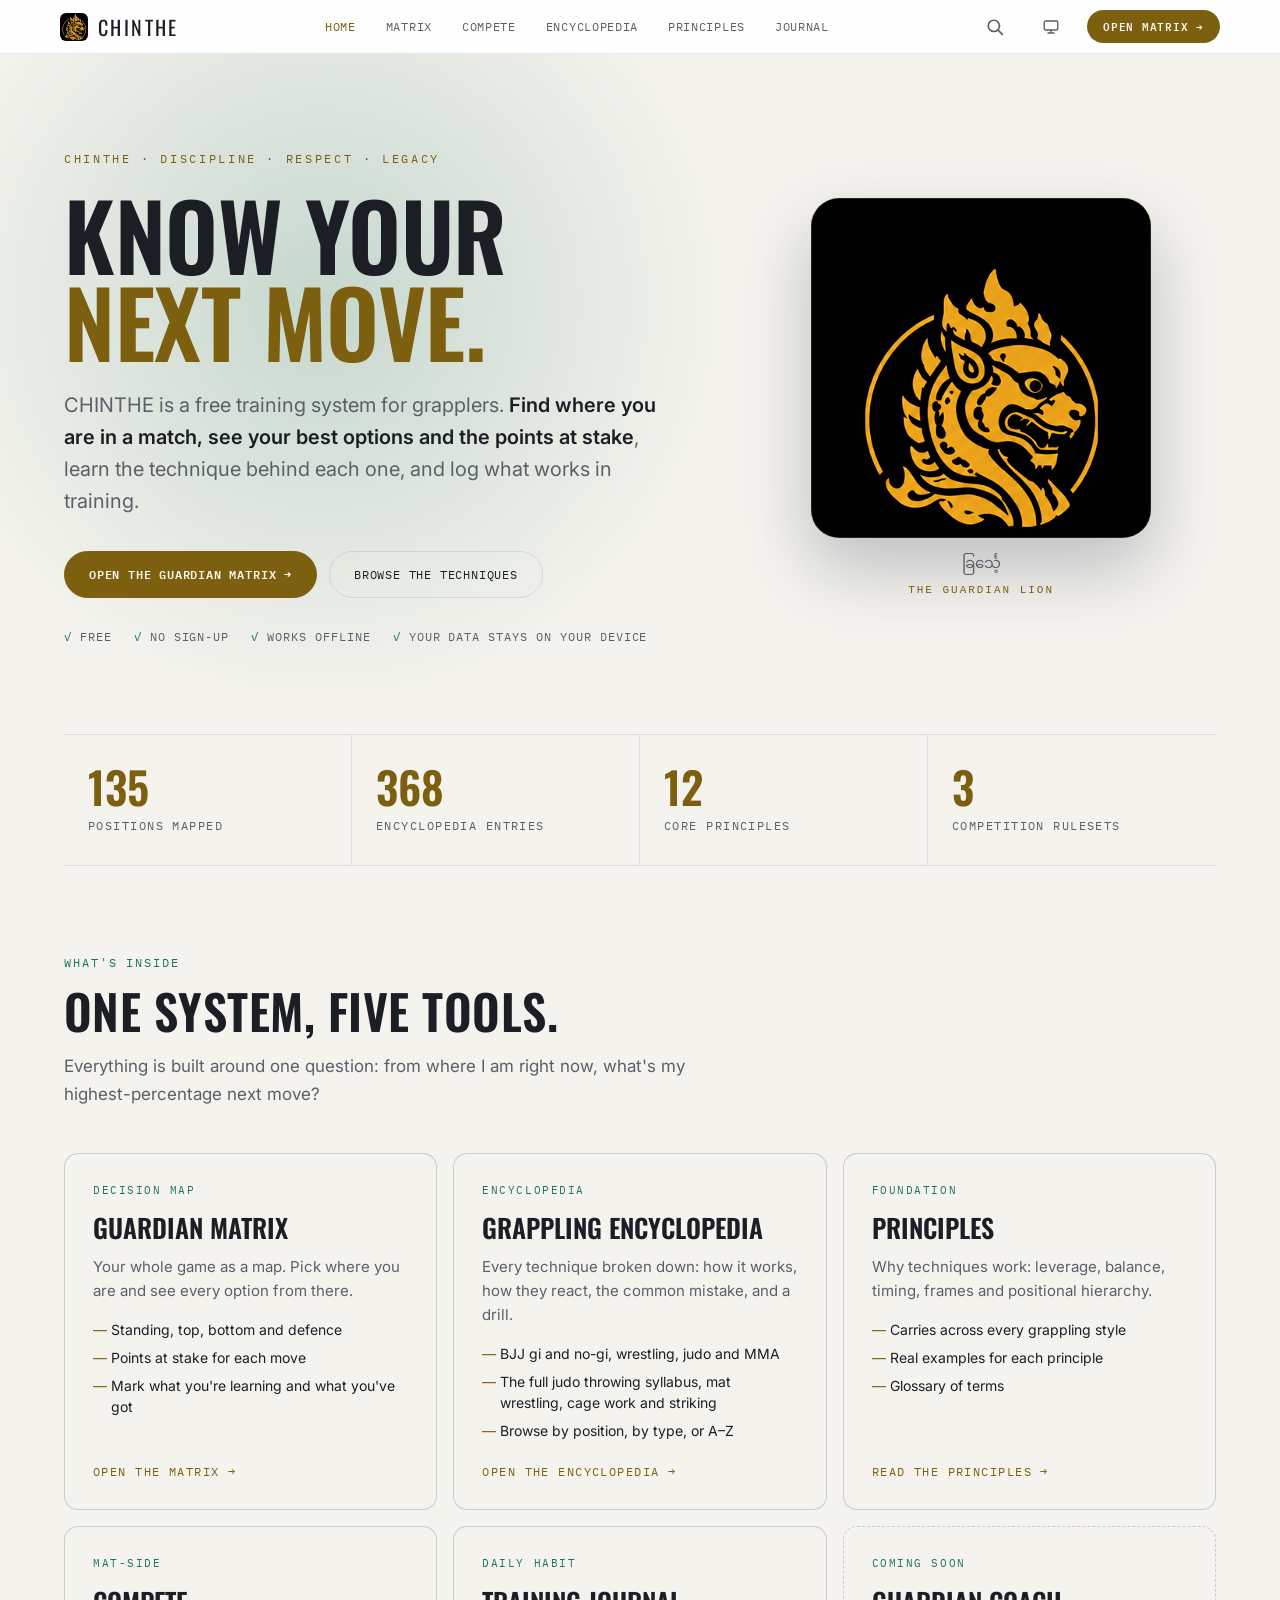
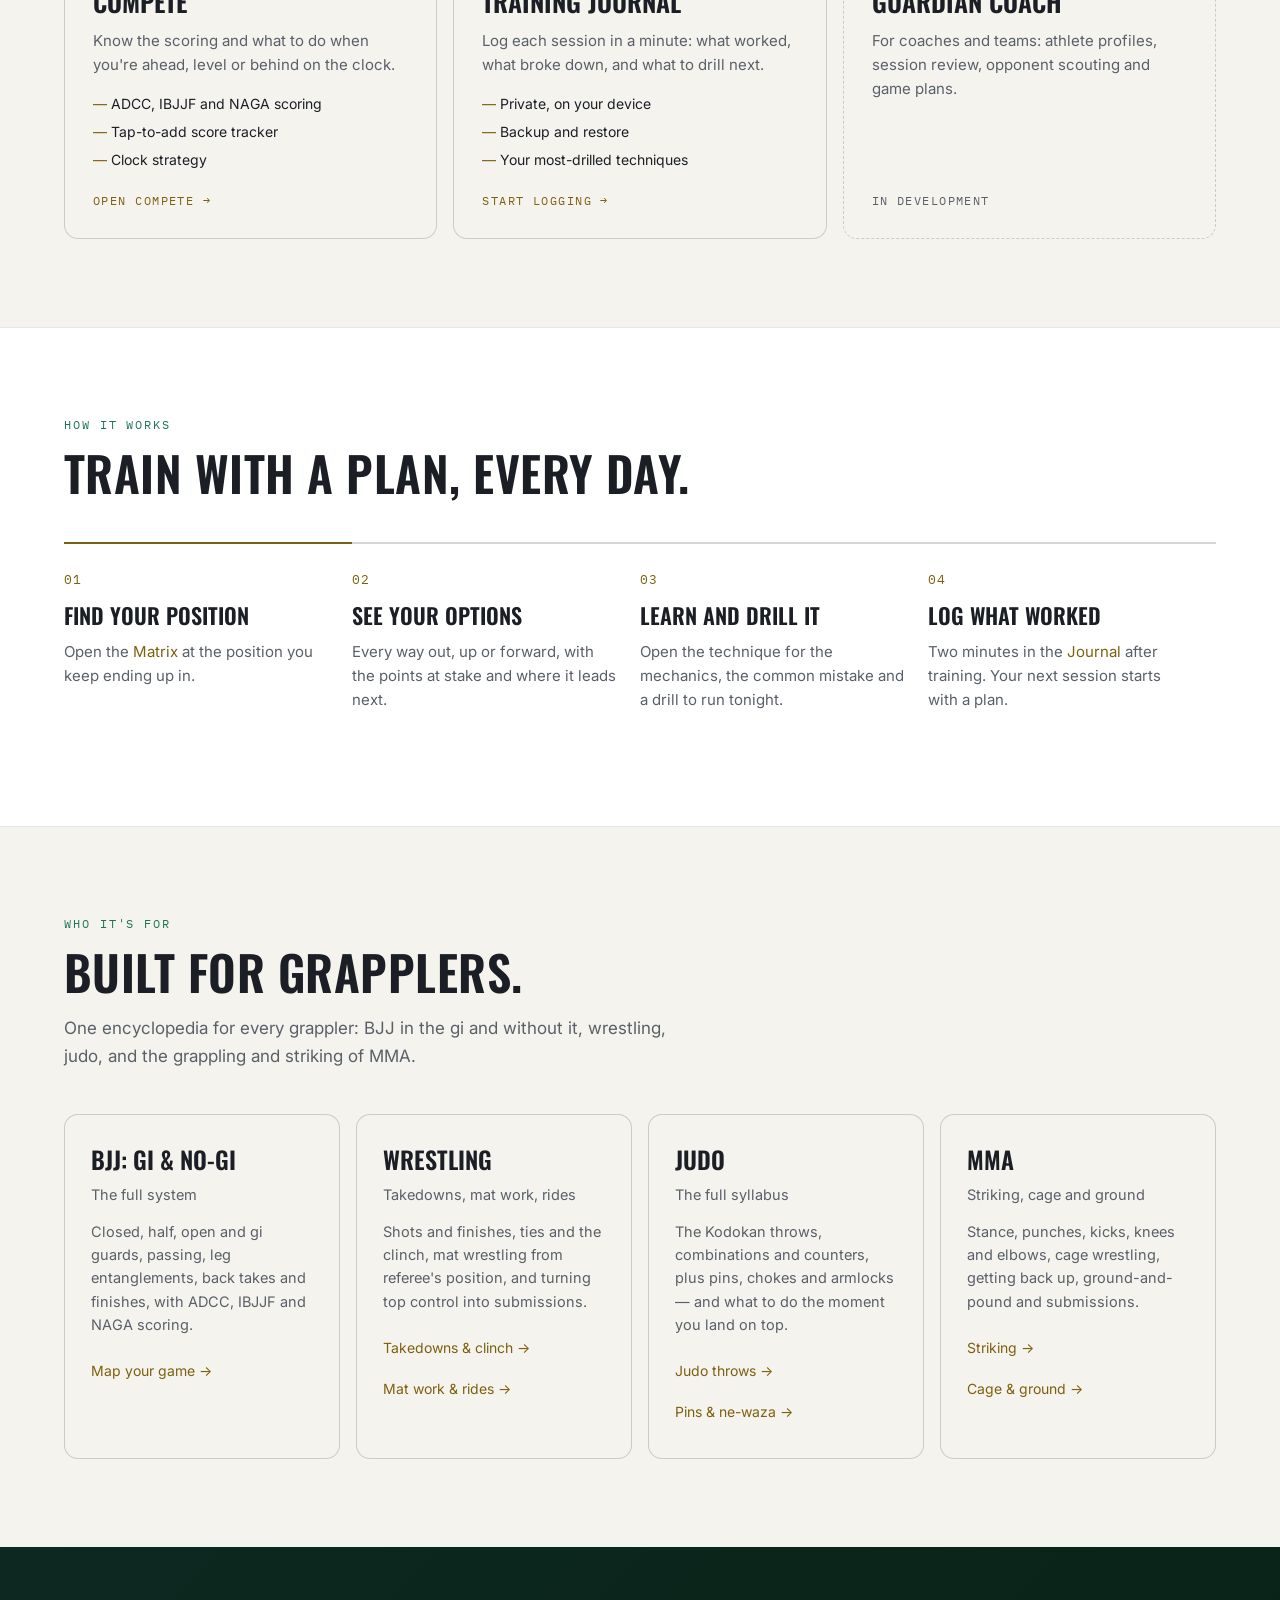
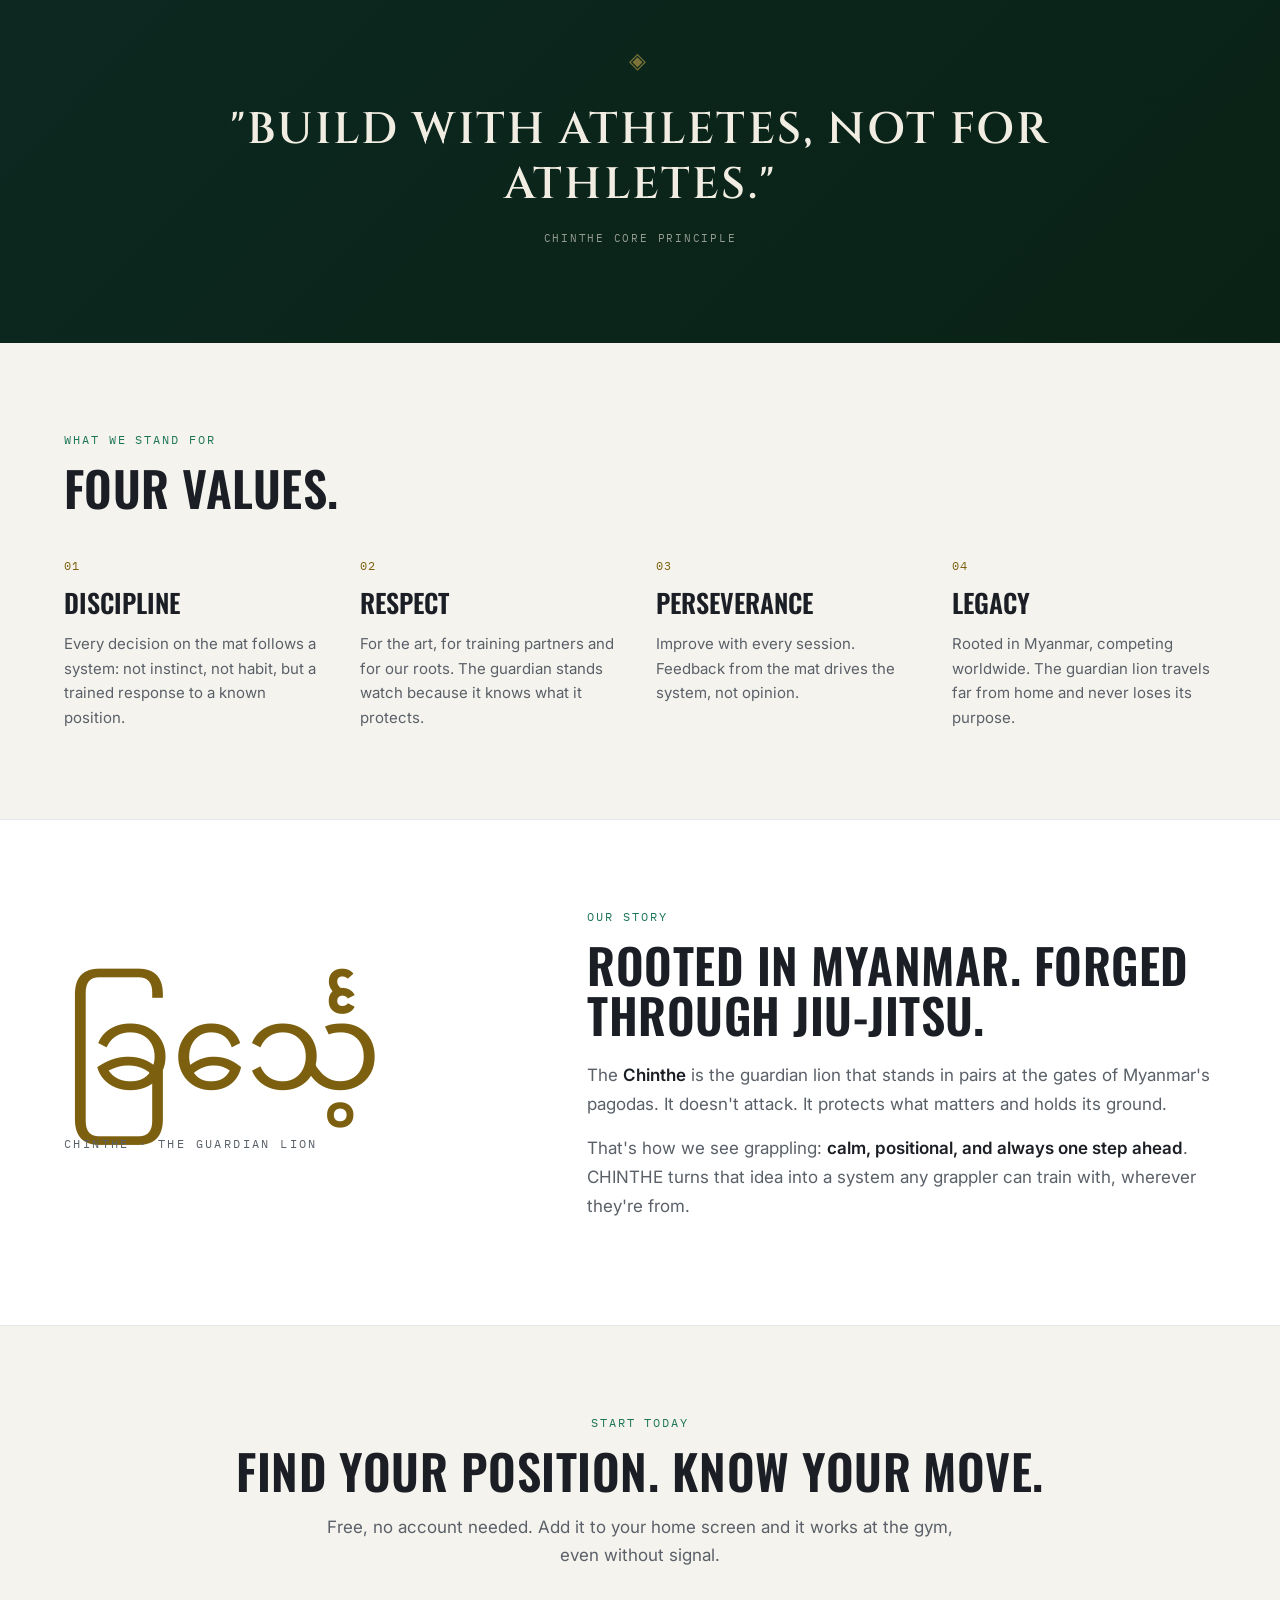
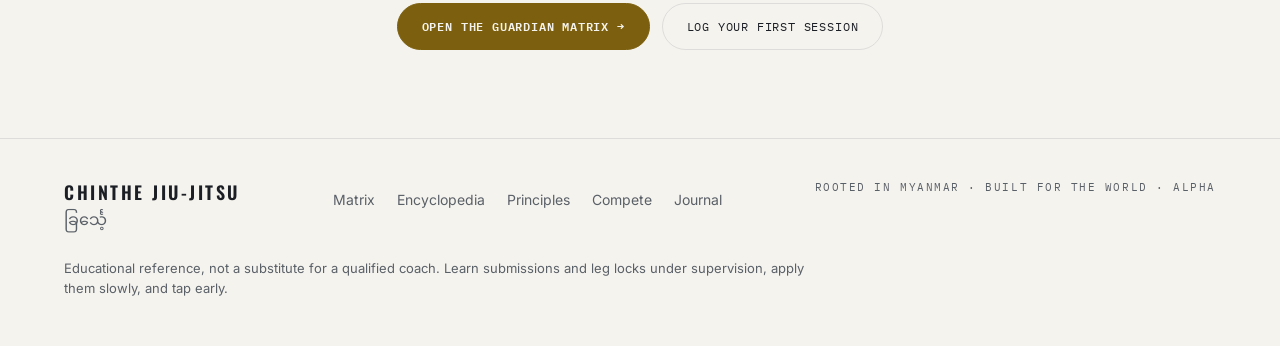
==== commit f24ce711: "Encyclopedia: 98 -> 368 entries across BJJ, wrestling, judo and MMA The Knowledge page becomes the C" ====
--- a/index.html
+++ b/index.html
@@ -6,7 +6,7 @@
 <meta name="viewport" content="width=device-width, initial-scale=1.0">
 <meta name="theme-color" content="#0A0E13" media="(prefers-color-scheme: dark)">
 <meta name="theme-color" content="#F5F3EE" media="(prefers-color-scheme: light)">
-<meta name="description" content="A free training system for grapplers: find where you are in a match, see your best options and the points at stake, learn each technique and log what works. BJJ, no-gi, wrestling, judo and MMA.">
+<meta name="description" content="A free grappling encyclopedia and training system: BJJ gi and no-gi, wrestling, judo and MMA. Find where you are in a match, see your best options, learn each technique and log what works.">
 <title>CHINTHE — Know Your Next Move</title>
 <link rel="manifest" href="manifest.json">
 <link rel="apple-touch-icon" href="icon-192.png">
@@ -14,7 +14,7 @@
 <meta property="og:type" content="website">
 <meta property="og:site_name" content="CHINTHE Guardian System">
 <meta property="og:title" content="CHINTHE — Know Your Next Move">
-<meta property="og:description" content="A free training system for grapplers: find where you are in a match, see your best options and the points at stake, learn each technique and log what works. BJJ, no-gi, wrestling, judo and MMA.">
+<meta property="og:description" content="A free grappling encyclopedia and training system: BJJ gi and no-gi, wrestling, judo and MMA. Find where you are in a match, see your best options, learn each technique and log what works.">
 <meta property="og:url" content="https://myintp.github.io/ChintheGuardianMatrix/">
 <meta property="og:image" content="https://myintp.github.io/ChintheGuardianMatrix/icon-512.png">
 <meta name="twitter:card" content="summary">
@@ -168,7 +168,7 @@
       <a class="site-nav-link active" href="index.html">Home</a>
       <a class="site-nav-link" href="chinthe-guardian-matrix.html">Matrix</a>
       <a class="site-nav-link" href="competition.html">Compete</a>
-      <a class="site-nav-link" href="knowledge.html">Knowledge</a>
+      <a class="site-nav-link" href="knowledge.html">Encyclopedia</a>
       <a class="site-nav-link" href="principles.html">Principles</a>
       <a class="site-nav-link" href="journal.html">Journal</a>
     </div>
@@ -217,7 +217,7 @@
 <div class="wrap-w">
   <div class="stats" aria-label="What's in CHINTHE">
     <div class="stat"><b data-node-count="{n}">135</b><span>Positions mapped</span></div>
-    <div class="stat"><b id="techCount">98</b><span>Techniques explained</span></div>
+    <div class="stat"><b id="techCount">368</b><span>Encyclopedia entries</span></div>
     <div class="stat"><b>12</b><span>Core principles</span></div>
     <div class="stat"><b>3</b><span>Competition rulesets</span></div>
   </div>
@@ -239,11 +239,11 @@
         <span class="mod-go">Open the Matrix →</span>
       </a>
       <a class="mod" href="knowledge.html">
-        <div class="mod-tag">Technique library</div>
-        <div class="mod-name">Knowledge Base</div>
+        <div class="mod-tag">Encyclopedia</div>
+        <div class="mod-name">Grappling Encyclopedia</div>
         <p>Every technique broken down: how it works, how they react, the common mistake, and a drill.</p>
-        <ul><li>Fundamental to advanced</li><li>Sorted by position</li><li>Takedowns, judo throws, passes, sweeps, submissions, escapes</li></ul>
-        <span class="mod-go">Browse techniques →</span>
+        <ul><li>BJJ gi and no-gi, wrestling, judo and MMA</li><li>The full judo throwing syllabus, mat wrestling, cage work and striking</li><li>Browse by position, by type, or A–Z</li></ul>
+        <span class="mod-go">Open the encyclopedia →</span>
       </a>
       <a class="mod" href="principles.html">
         <div class="mod-tag">Foundation</div>
@@ -296,35 +296,35 @@
     <div class="band-head">
       <div class="kicker">Who it's for</div>
       <h2 class="h2">Built for grapplers.</h2>
-      <p class="lede">CHINTHE's core is no-gi submission grappling. Wrestlers, judoka and MMA fighters get the parts of the system that carry over to their sport.</p>
+      <p class="lede">One encyclopedia for every grappler: BJJ in the gi and without it, wrestling, judo, and the grappling and striking of MMA.</p>
     </div>
     <div class="who">
       <div class="who-card">
-        <h3>BJJ &amp; no-gi</h3>
+        <h3>BJJ: gi &amp; no-gi</h3>
         <p class="who-for">The full system</p>
-        <p>Guard, passing, leg entanglements, back control and finishes, with ADCC, IBJJF and NAGA scoring.</p>
+        <p>Closed, half, open and gi guards, passing, leg entanglements, back takes and finishes, with ADCC, IBJJF and NAGA scoring.</p>
         <a href="chinthe-guardian-matrix.html">Map your game →</a>
       </div>
       <div class="who-card">
         <h3>Wrestling</h3>
-        <p class="who-for">Takedowns, front headlock, rides</p>
-        <p>Shots and finishes, front headlock and turtle attacks, and turning top control into submissions.</p>
-        <a href="knowledge.html#wrestling_shot">Standing &amp; clinch →</a>
-        <a href="knowledge.html#front_headlock_td">Front headlock &amp; turtle →</a>
+        <p class="who-for">Takedowns, mat work, rides</p>
+        <p>Shots and finishes, ties and the clinch, mat wrestling from referee's position, and turning top control into submissions.</p>
+        <a href="knowledge.html#wrestling_shot">Takedowns &amp; clinch →</a>
+        <a href="knowledge.html#referee_position">Mat work &amp; rides →</a>
       </div>
       <div class="who-card">
         <h3>Judo</h3>
-        <p class="who-for">Throws into the ground game</p>
-        <p>18 throws with kuzushi and entries, plus what to do the moment you land on top.</p>
+        <p class="who-for">The full syllabus</p>
+        <p>The Kodokan throws, combinations and counters, plus pins, chokes and armlocks — and what to do the moment you land on top.</p>
         <a href="knowledge.html#judo_throw">Judo throws →</a>
-        <a href="principles.html#kuzushi">Kuzushi principle →</a>
+        <a href="knowledge.html#osaekomi_rules">Pins &amp; ne-waza →</a>
       </div>
       <div class="who-card">
         <h3>MMA</h3>
-        <p class="who-for">The grappling half of the fight</p>
-        <p>Takedowns, getting back up, escapes, and back control to the rear naked choke.</p>
-        <a href="knowledge.html#guard_recovery">Escapes &amp; survival →</a>
-        <a href="knowledge.html#back_control">Back control →</a>
+        <p class="who-for">Striking, cage and ground</p>
+        <p>Stance, punches, kicks, knees and elbows, cage wrestling, getting back up, ground-and-pound and submissions.</p>
+        <a href="knowledge.html#fighting_stance">Striking →</a>
+        <a href="knowledge.html#cage_clinch">Cage &amp; ground →</a>
       </div>
     </div>
   </div>
@@ -385,7 +385,7 @@
       </div>
       <nav class="footer-links" aria-label="Footer">
         <a href="chinthe-guardian-matrix.html">Matrix</a>
-        <a href="knowledge.html">Knowledge</a>
+        <a href="knowledge.html">Encyclopedia</a>
         <a href="principles.html">Principles</a>
         <a href="competition.html">Compete</a>
         <a href="journal.html">Journal</a>
@@ -417,10 +417,13 @@
   document.getElementById('hSearch').addEventListener('click', () =>
     document.dispatchEvent(new KeyboardEvent('keydown', {key: 'k', ctrlKey: true, bubbles: true})));
 })();
-// Technique count comes from the Knowledge Base so the two can never diverge.
-fetch('knowledge.html')
-  .then(r => r.ok ? r.text() : Promise.reject())
-  .then(html => { const n = (html.match(/\bid:"/g) || []).length; if (n) document.getElementById('techCount').textContent = n; })
+// Entry count comes from the data itself so the two can never diverge:
+// core entries in knowledge.html plus the encyclopedia entries.
+Promise.all(['knowledge.html', 'encyclopedia.js'].map(u => fetch(u).then(r => r.ok ? r.text() : Promise.reject())))
+  .then(([html, ency]) => {
+    const n = (html.match(/\bid:"/g) || []).length + (ency.match(/"cat":"/g) || []).length;
+    if (n) document.getElementById('techCount').textContent = n;
+  })
   .catch(() => {});
 </script>
 </body>
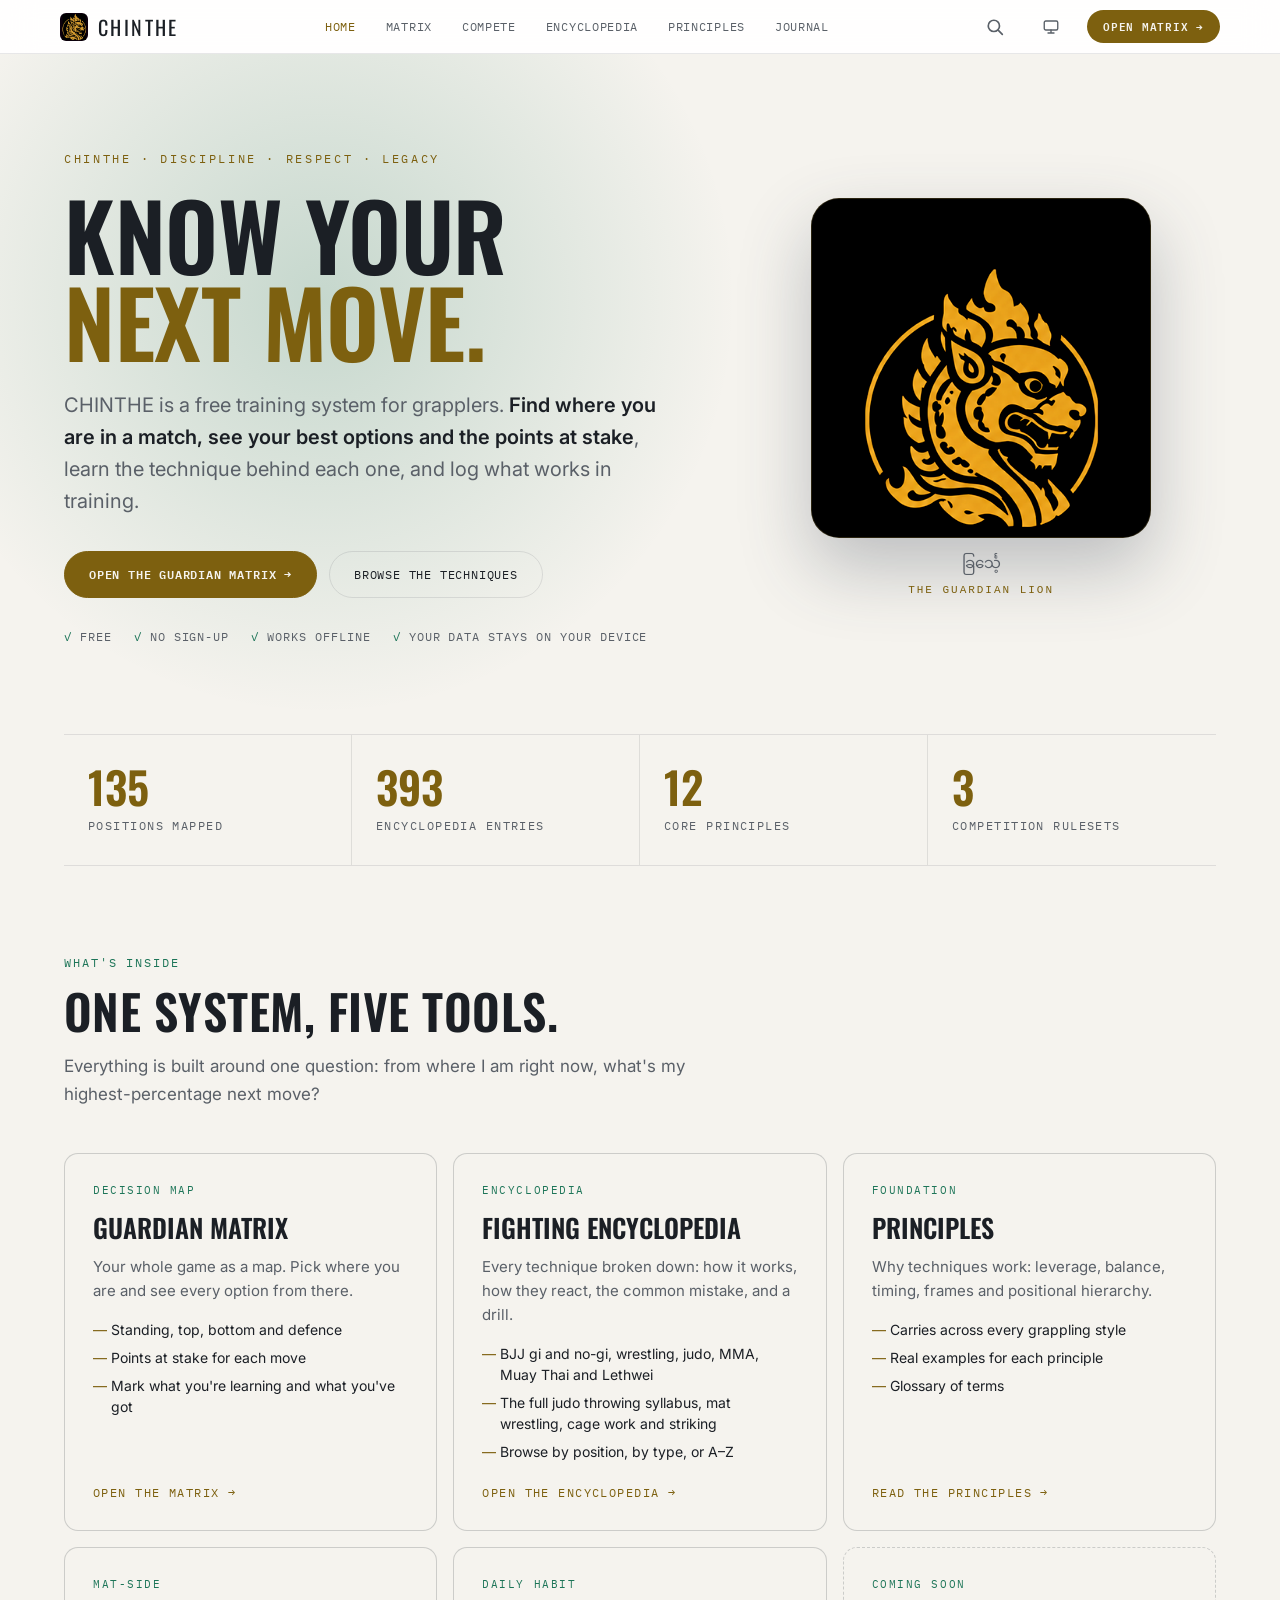
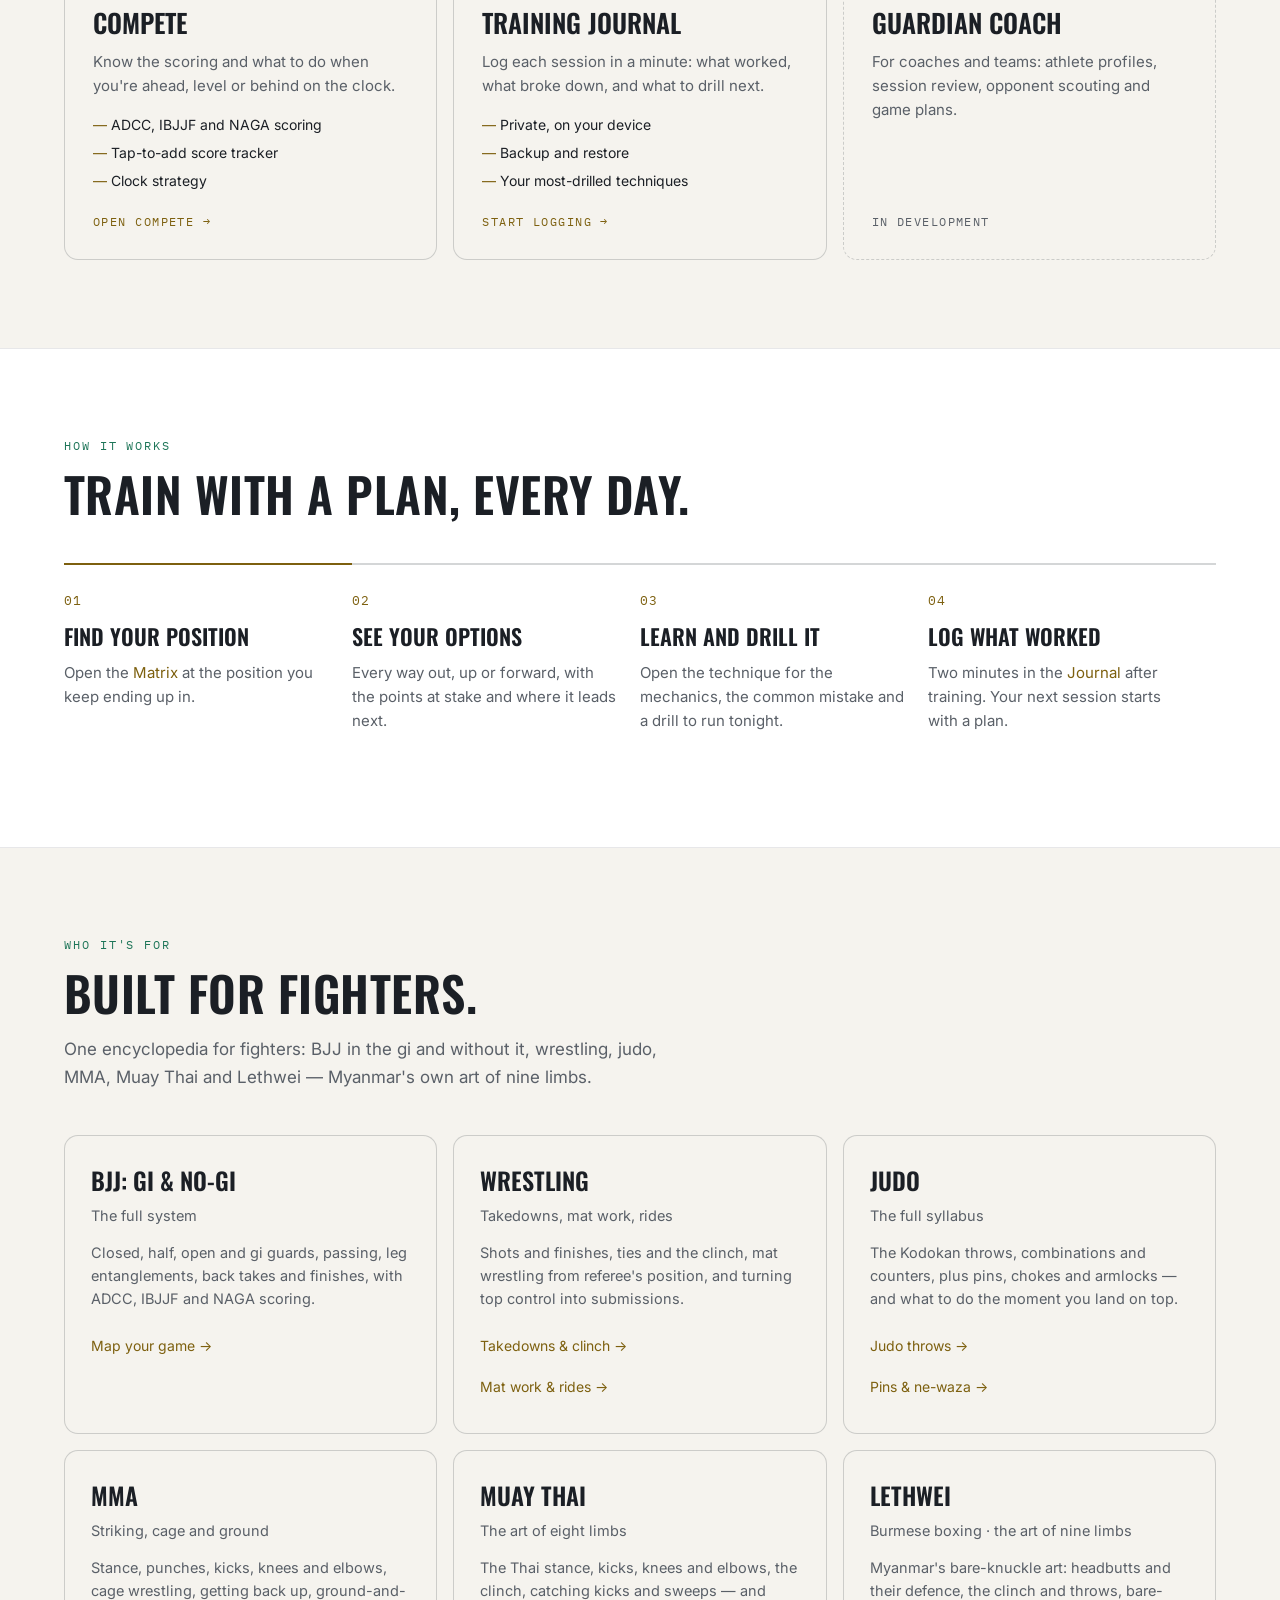
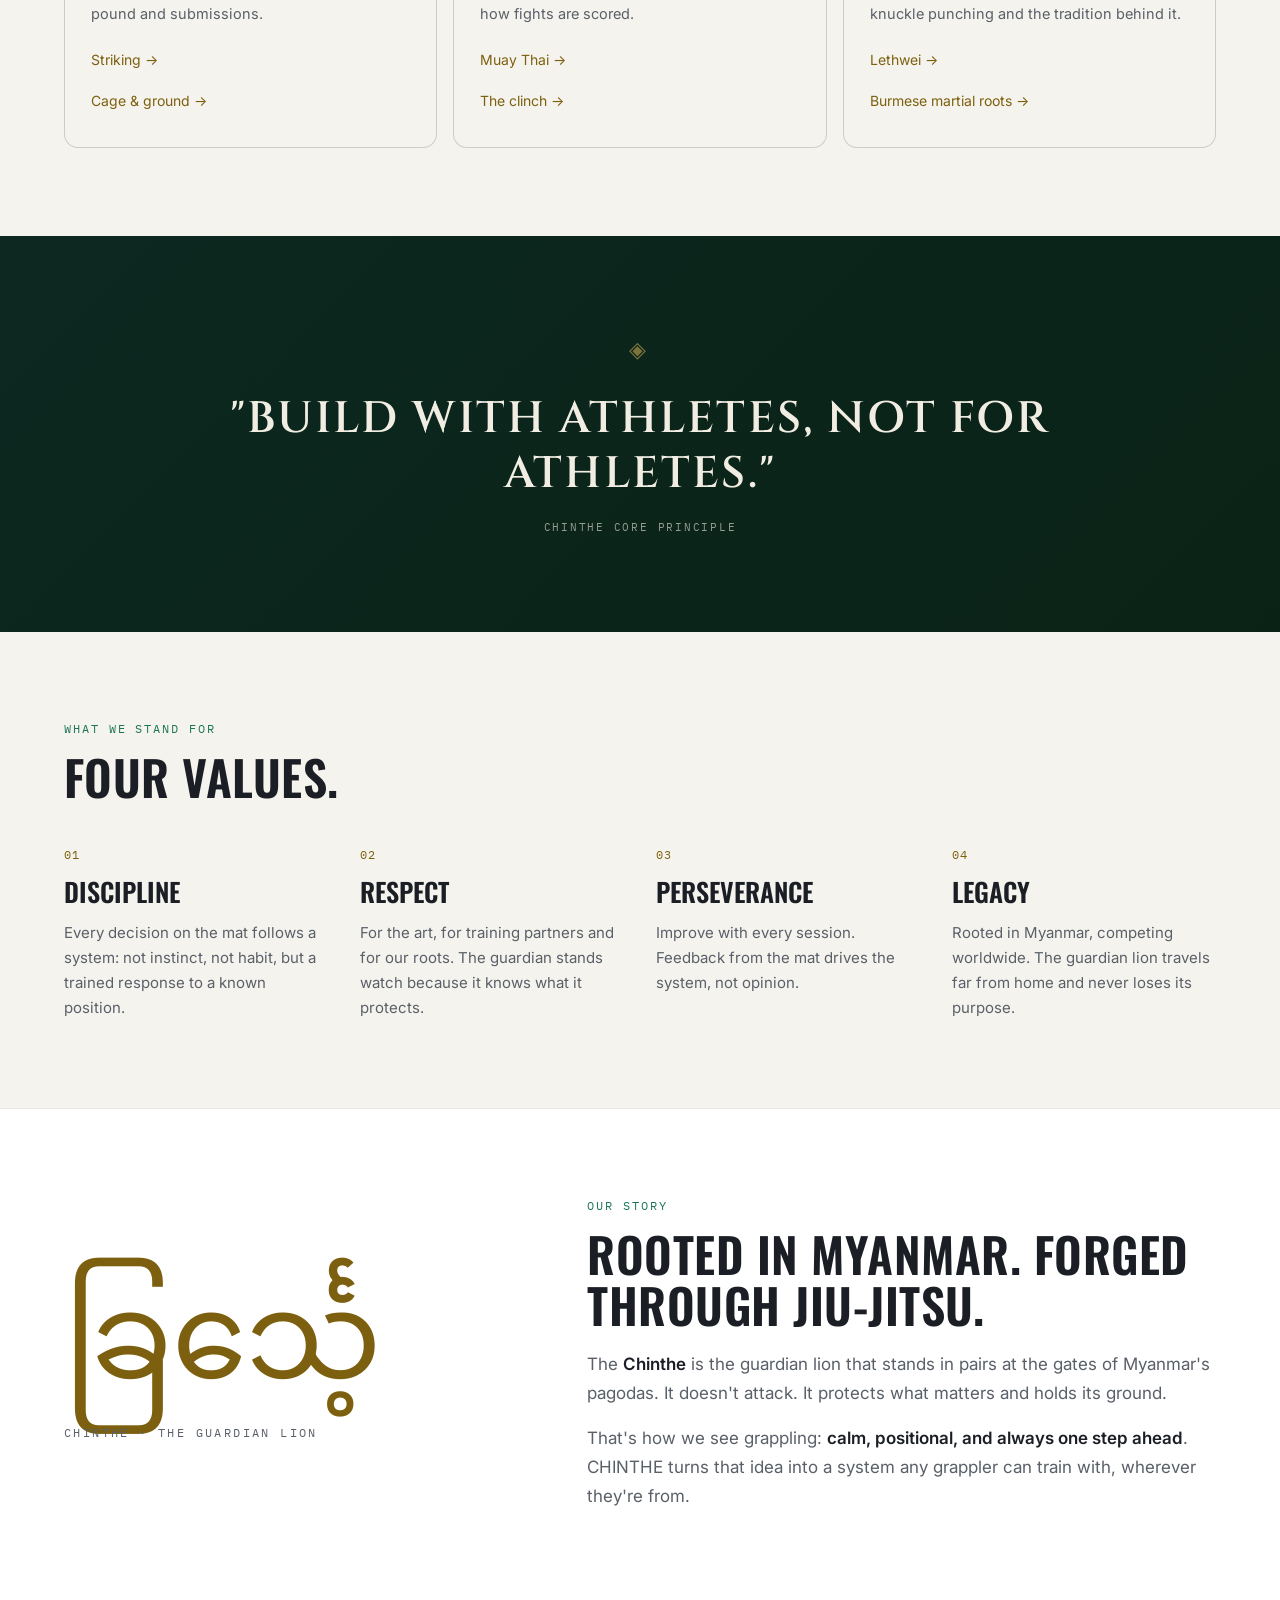
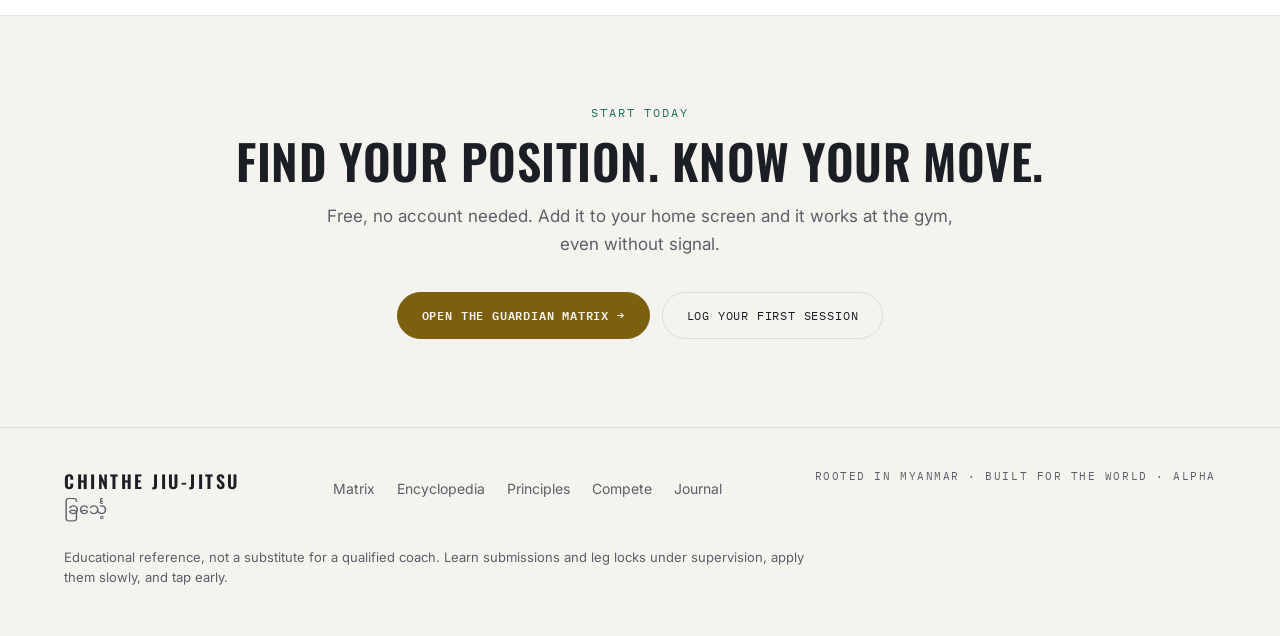
==== commit db52fb21: "Muay Thai and Lethwei: two new encyclopedia sections (393 entries) - Muay Thai, Art of Eight Limbs: " ====
--- a/index.html
+++ b/index.html
@@ -6,7 +6,7 @@
 <meta name="viewport" content="width=device-width, initial-scale=1.0">
 <meta name="theme-color" content="#0A0E13" media="(prefers-color-scheme: dark)">
 <meta name="theme-color" content="#F5F3EE" media="(prefers-color-scheme: light)">
-<meta name="description" content="A free grappling encyclopedia and training system: BJJ gi and no-gi, wrestling, judo and MMA. Find where you are in a match, see your best options, learn each technique and log what works.">
+<meta name="description" content="A free fighting encyclopedia and training system: BJJ gi and no-gi, wrestling, judo, MMA, Muay Thai and Lethwei. Find where you are in a match, see your best options, learn each technique and log what works.">
 <title>CHINTHE — Know Your Next Move</title>
 <link rel="manifest" href="manifest.json">
 <link rel="apple-touch-icon" href="icon-192.png">
@@ -14,7 +14,7 @@
 <meta property="og:type" content="website">
 <meta property="og:site_name" content="CHINTHE Guardian System">
 <meta property="og:title" content="CHINTHE — Know Your Next Move">
-<meta property="og:description" content="A free grappling encyclopedia and training system: BJJ gi and no-gi, wrestling, judo and MMA. Find where you are in a match, see your best options, learn each technique and log what works.">
+<meta property="og:description" content="A free fighting encyclopedia and training system: BJJ gi and no-gi, wrestling, judo, MMA, Muay Thai and Lethwei. Find where you are in a match, see your best options, learn each technique and log what works.">
 <meta property="og:url" content="https://myintp.github.io/ChintheGuardianMatrix/">
 <meta property="og:image" content="https://myintp.github.io/ChintheGuardianMatrix/icon-512.png">
 <meta name="twitter:card" content="summary">
@@ -104,7 +104,7 @@
 /* ── Who it's for ── */
 .who { display: grid; grid-template-columns: 1fr; gap: 16px; }
 @media (min-width: 720px) { .who { grid-template-columns: repeat(2, 1fr); } }
-@media (min-width: 1080px) { .who { grid-template-columns: repeat(4, 1fr); } }
+@media (min-width: 1080px) { .who { grid-template-columns: repeat(3, 1fr); } }
 .who-card { padding: 26px; border-radius: 14px; background: var(--bg); border: 1px solid var(--line-strong); }
 .who-card h3 { font-family: var(--font-display); font-weight: 600; text-transform: uppercase; font-size: 24px; margin: 0 0 6px; color: var(--stone); }
 .who-for { font-size: 14px; color: var(--jade-bright); margin: 0 0 12px; }
@@ -217,7 +217,7 @@
 <div class="wrap-w">
   <div class="stats" aria-label="What's in CHINTHE">
     <div class="stat"><b data-node-count="{n}">135</b><span>Positions mapped</span></div>
-    <div class="stat"><b id="techCount">368</b><span>Encyclopedia entries</span></div>
+    <div class="stat"><b id="techCount">393</b><span>Encyclopedia entries</span></div>
     <div class="stat"><b>12</b><span>Core principles</span></div>
     <div class="stat"><b>3</b><span>Competition rulesets</span></div>
   </div>
@@ -240,9 +240,9 @@
       </a>
       <a class="mod" href="knowledge.html">
         <div class="mod-tag">Encyclopedia</div>
-        <div class="mod-name">Grappling Encyclopedia</div>
+        <div class="mod-name">Fighting Encyclopedia</div>
         <p>Every technique broken down: how it works, how they react, the common mistake, and a drill.</p>
-        <ul><li>BJJ gi and no-gi, wrestling, judo and MMA</li><li>The full judo throwing syllabus, mat wrestling, cage work and striking</li><li>Browse by position, by type, or A–Z</li></ul>
+        <ul><li>BJJ gi and no-gi, wrestling, judo, MMA, Muay Thai and Lethwei</li><li>The full judo throwing syllabus, mat wrestling, cage work and striking</li><li>Browse by position, by type, or A–Z</li></ul>
         <span class="mod-go">Open the encyclopedia →</span>
       </a>
       <a class="mod" href="principles.html">
@@ -295,8 +295,8 @@
   <div class="wrap-w">
     <div class="band-head">
       <div class="kicker">Who it's for</div>
-      <h2 class="h2">Built for grapplers.</h2>
-      <p class="lede">One encyclopedia for every grappler: BJJ in the gi and without it, wrestling, judo, and the grappling and striking of MMA.</p>
+      <h2 class="h2">Built for fighters.</h2>
+      <p class="lede">One encyclopedia for fighters: BJJ in the gi and without it, wrestling, judo, MMA, Muay Thai and Lethwei — Myanmar's own art of nine limbs.</p>
     </div>
     <div class="who">
       <div class="who-card">
@@ -325,6 +325,20 @@
         <p>Stance, punches, kicks, knees and elbows, cage wrestling, getting back up, ground-and-pound and submissions.</p>
         <a href="knowledge.html#fighting_stance">Striking →</a>
         <a href="knowledge.html#cage_clinch">Cage &amp; ground →</a>
+      </div>
+      <div class="who-card">
+        <h3>Muay Thai</h3>
+        <p class="who-for">The art of eight limbs</p>
+        <p>The Thai stance, kicks, knees and elbows, the clinch, catching kicks and sweeps — and how fights are scored.</p>
+        <a href="knowledge.html#muay_thai_stance">Muay Thai →</a>
+        <a href="knowledge.html#clinch_fighting">The clinch →</a>
+      </div>
+      <div class="who-card">
+        <h3>Lethwei</h3>
+        <p class="who-for">Burmese boxing · the art of nine limbs</p>
+        <p>Myanmar's bare-knuckle art: headbutts and their defence, the clinch and throws, bare-knuckle punching and the tradition behind it.</p>
+        <a href="knowledge.html#lethwei_rules">Lethwei →</a>
+        <a href="knowledge.html#bando">Burmese martial roots →</a>
       </div>
     </div>
   </div>
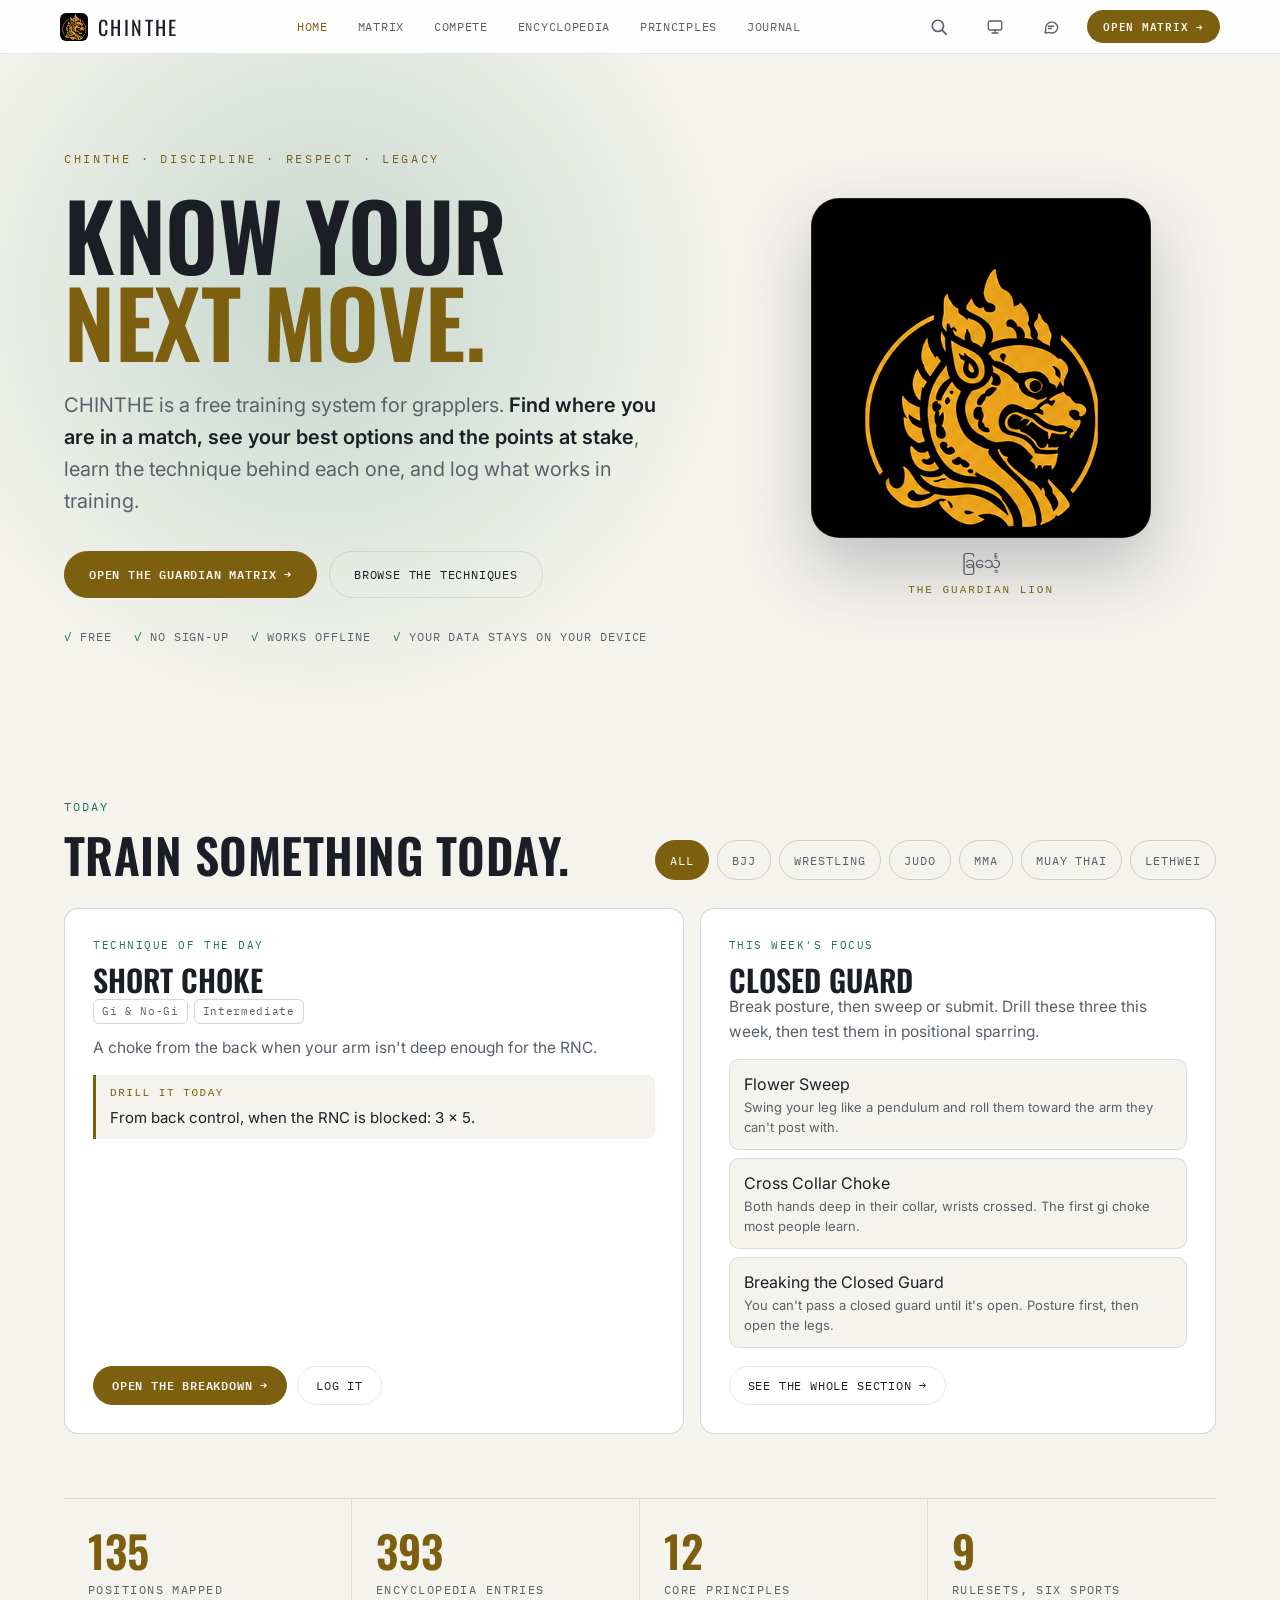
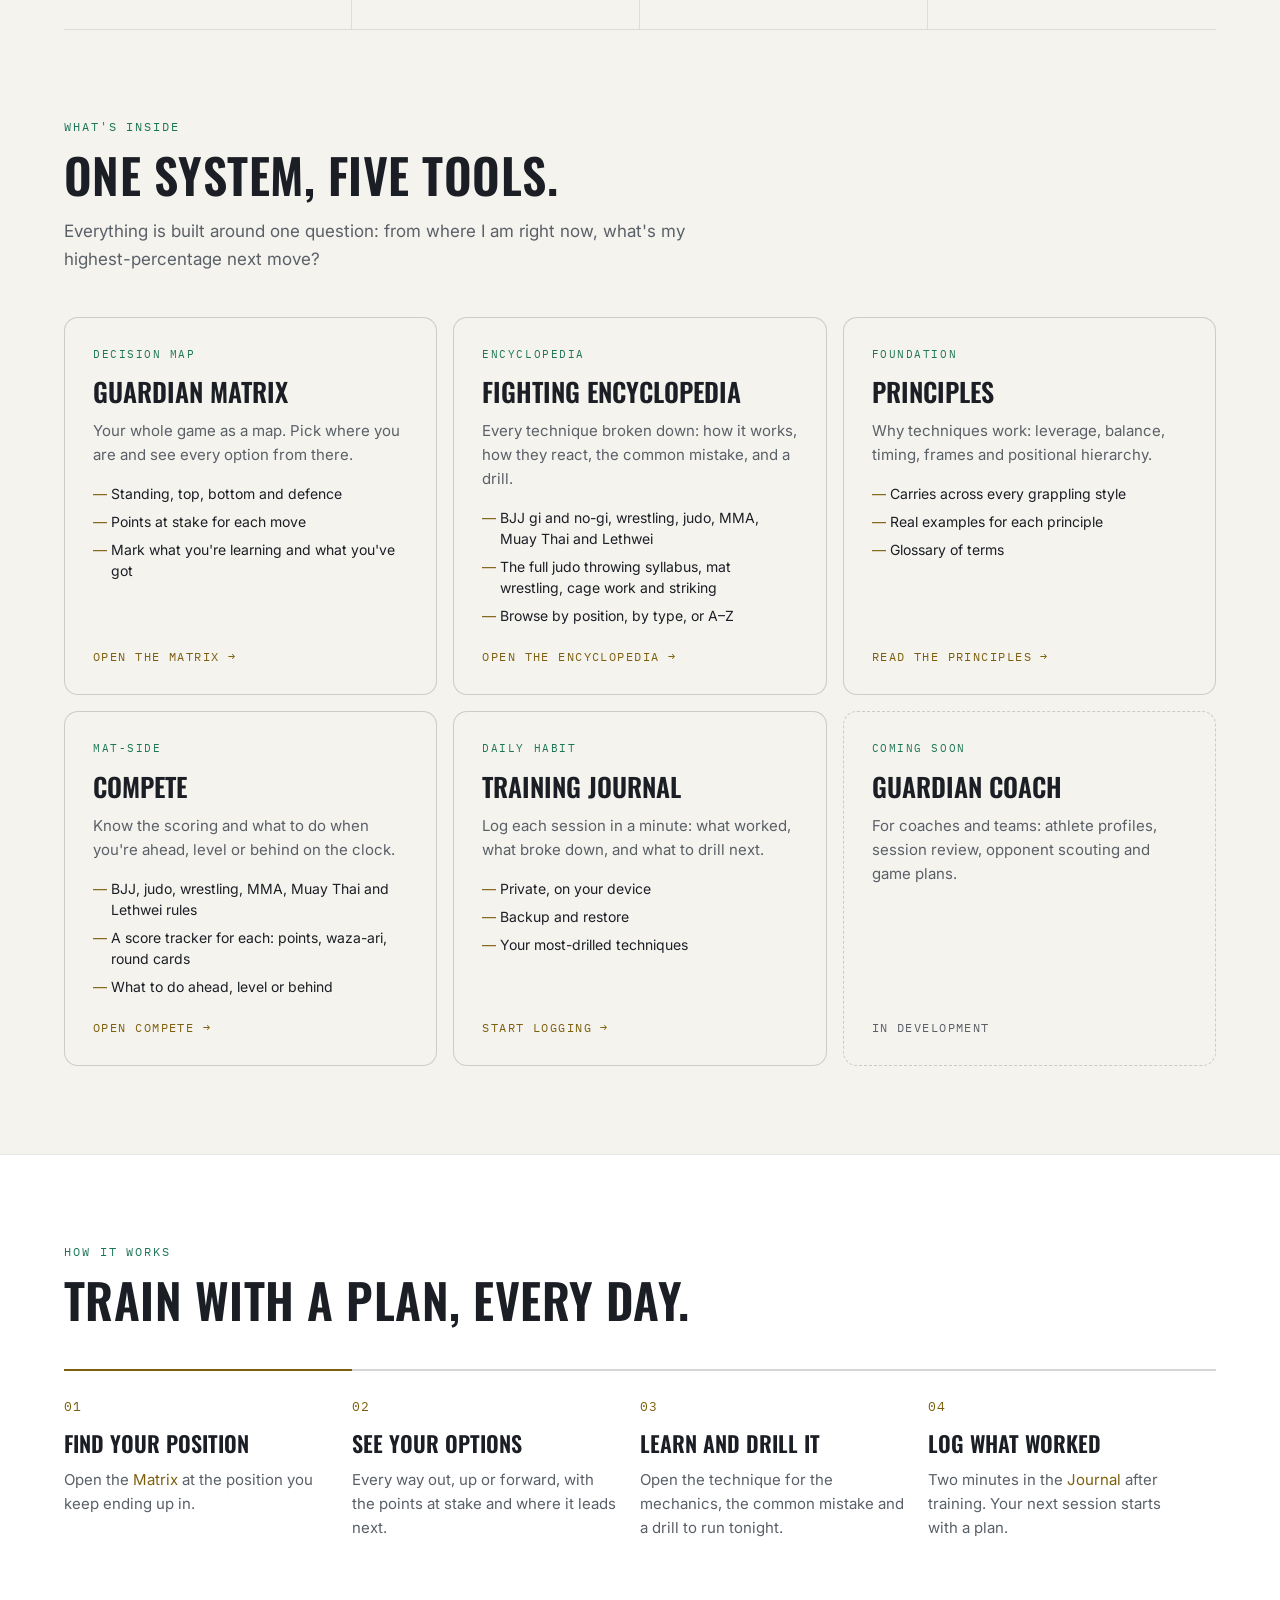
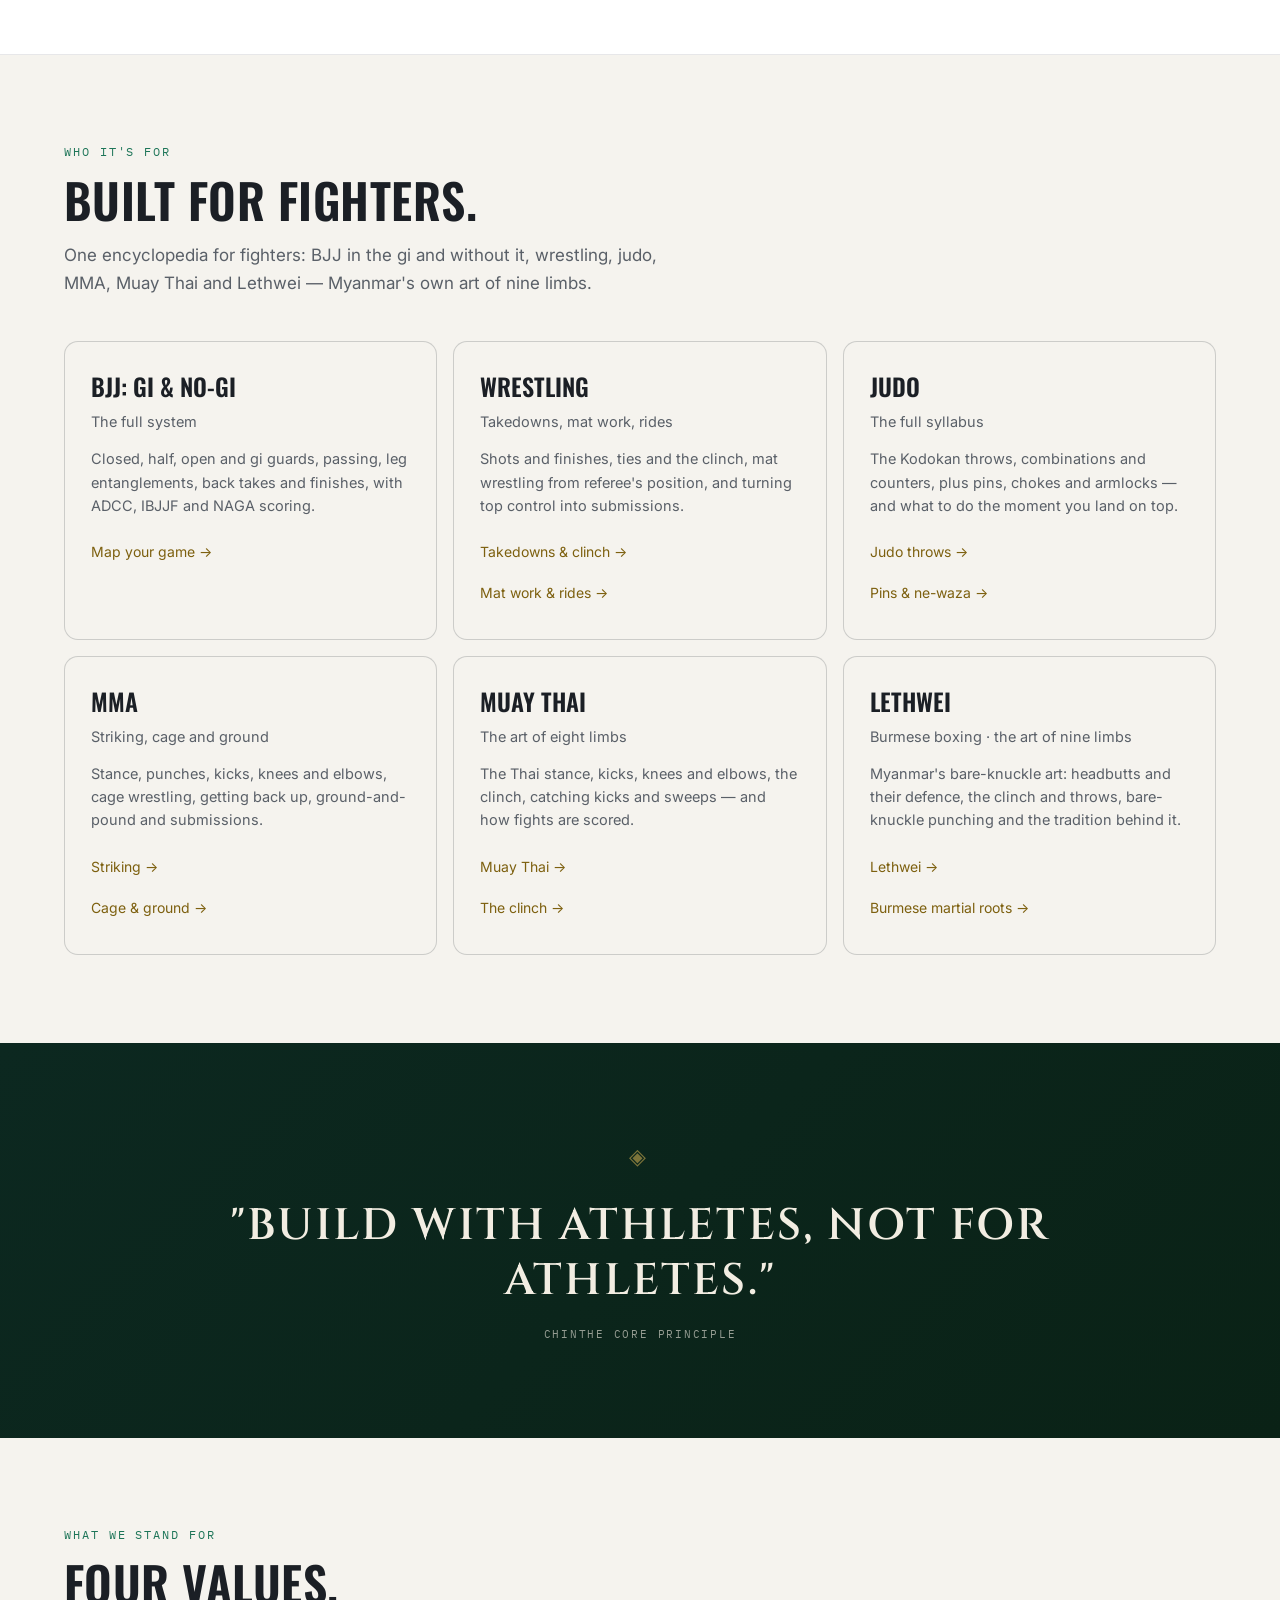
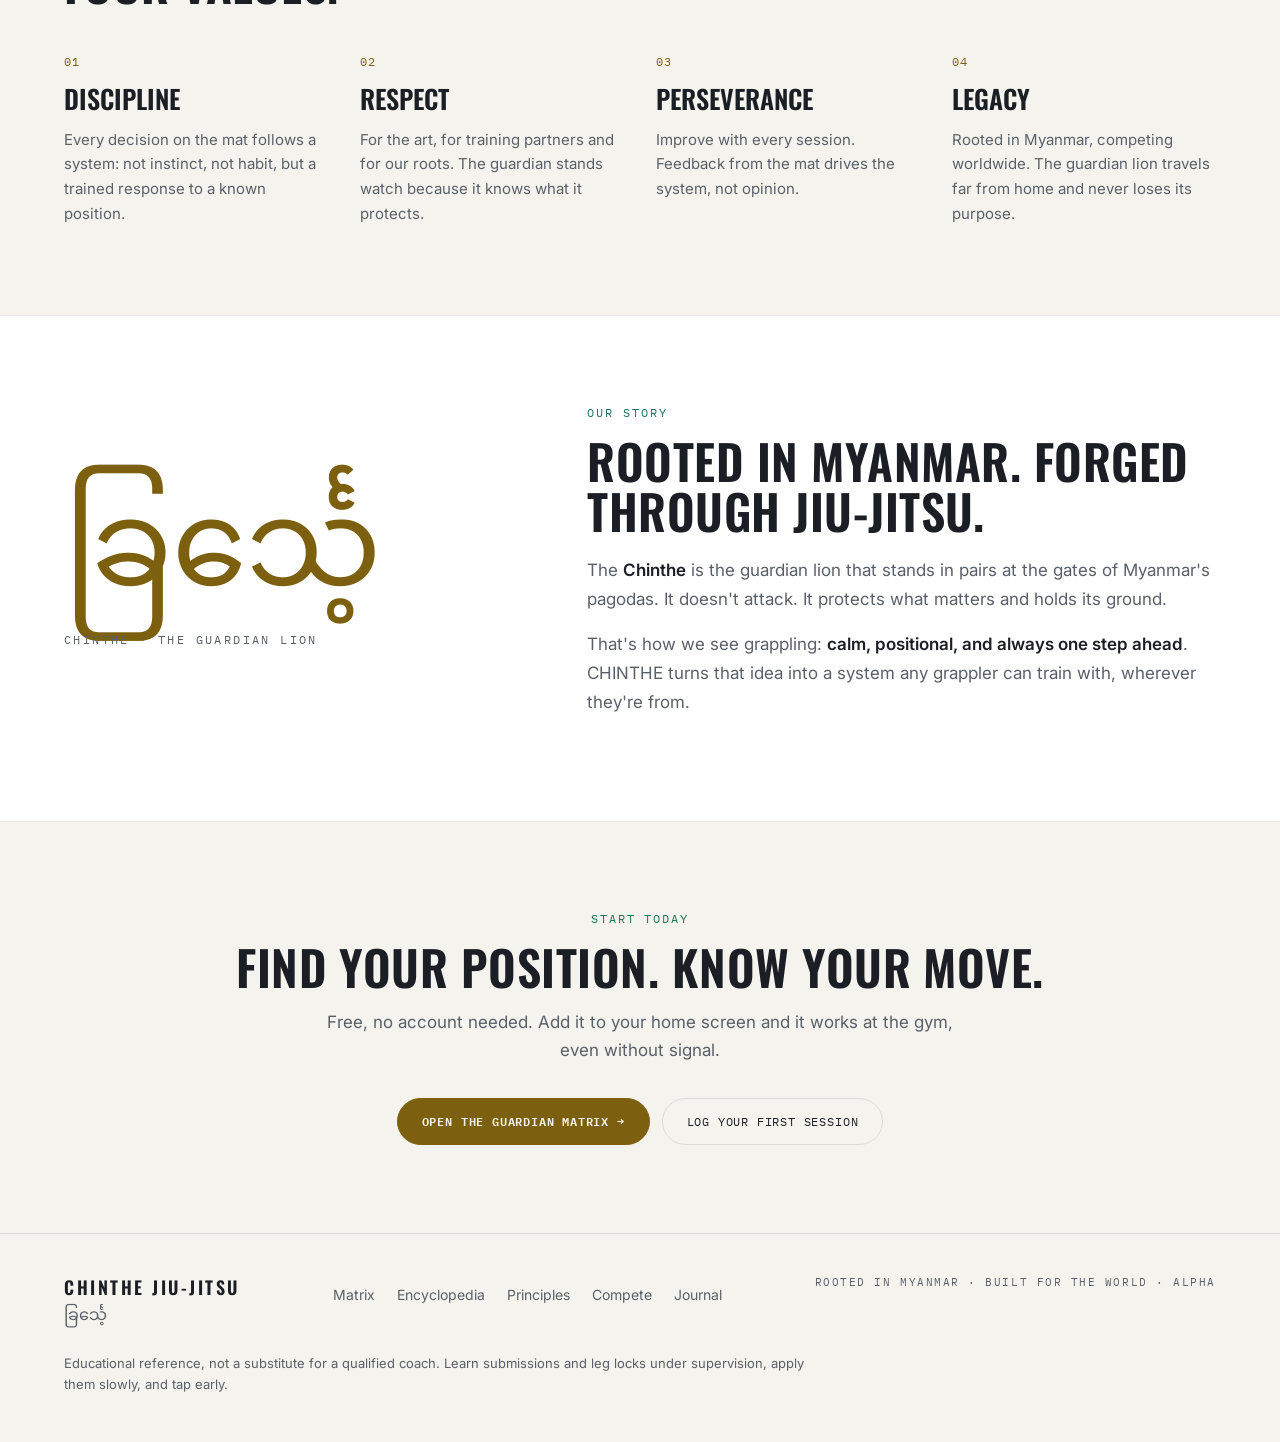
==== commit 3878b7bf: "Launch gaps: feedback, Compete for six sports, daily loop, video - Feedback button on every page + "" ====
--- a/index.html
+++ b/index.html
@@ -68,6 +68,29 @@
 .welcome-links { margin-left: auto; display: flex; gap: 10px; flex-wrap: wrap; }
 .welcome-links .btn { padding: 9px 16px; }
 
+/* ── Today: technique of the day + weekly focus ── */
+.today { padding-top: 64px; padding-bottom: 64px; }
+.today-head { display: flex; flex-wrap: wrap; align-items: flex-end; justify-content: space-between; gap: 18px 32px; margin-bottom: 28px; }
+.disc-pick { display: flex; flex-wrap: wrap; gap: 8px; }
+.disc-pick button { font-family: var(--font-mono); font-size: 12px; letter-spacing: .08em; text-transform: uppercase; color: var(--stone-dim); background: transparent; border: 1px solid var(--line-strong); border-radius: 999px; padding: 9px 14px; min-height: 40px; cursor: pointer; }
+.disc-pick button[aria-pressed="true"] { color: var(--on-accent); background: var(--gold); border-color: var(--gold); }
+.today-grid { display: grid; grid-template-columns: 1fr; gap: 16px; }
+@media (min-width: 900px) { .today-grid { grid-template-columns: 1.2fr 1fr; } }
+.today-card { padding: 28px; border: 1px solid var(--line-strong); border-radius: 14px; background: var(--surface); display: flex; flex-direction: column; }
+.today-card .mod-tag { margin-bottom: 10px; }
+.today-meta { display: flex; flex-wrap: wrap; gap: 6px; margin: 4px 0 12px; }
+.today-chip { font-family: var(--font-mono); font-size: 11px; letter-spacing: .06em; color: var(--stone-dim); border: 1px solid var(--line-strong); border-radius: 6px; padding: 3px 8px; }
+.today-name { font-family: var(--font-display); font-weight: 600; text-transform: uppercase; font-size: 30px; line-height: 1.05; color: var(--stone); margin: 0; }
+.today-card p { font-size: 15.5px; line-height: 1.6; color: var(--stone-dim); margin: 0 0 14px; }
+.today-drill { border-left: 3px solid var(--gold); padding: 10px 14px; background: var(--bg); border-radius: 0 8px 8px 0; font-size: 15px; line-height: 1.55; color: var(--stone); margin: 0 0 18px; }
+.today-drill b { display: block; font-family: var(--font-mono); font-weight: 500; font-size: 11px; letter-spacing: .14em; text-transform: uppercase; color: var(--gold); margin-bottom: 4px; }
+.today-actions { display: flex; flex-wrap: wrap; gap: 10px; margin-top: auto; }
+.today-actions .btn { padding: 10px 18px; }
+.week-list { list-style: none; padding: 0; margin: 0 0 18px; display: grid; gap: 8px; }
+.week-list a { display: block; padding: 12px 14px; border: 1px solid var(--line); border-radius: 10px; color: var(--stone); text-decoration: none; background: var(--bg); }
+.week-list a:hover { border-color: var(--gold); }
+.week-list span { display: block; font-size: 13px; color: var(--stone-dim); margin-top: 2px; }
+
 /* ── Numbers ── */
 .stats { display: grid; grid-template-columns: repeat(2, 1fr); border-top: 1px solid var(--line); border-bottom: 1px solid var(--line); }
 .stat { padding: 30px 24px; border-right: 1px solid var(--line); border-bottom: 1px solid var(--line); }
@@ -214,12 +237,28 @@
   </div>
 </section>
 
+<section class="band today" id="today" aria-label="Today">
+  <div class="wrap-w">
+    <div class="today-head">
+      <div>
+        <div class="kicker">Today</div>
+        <h2 class="h2">Train something today.</h2>
+      </div>
+      <div class="disc-pick" role="group" aria-label="Your discipline" id="discPick"></div>
+    </div>
+    <div class="today-grid">
+      <article class="today-card" id="todayCard" aria-live="polite"></article>
+      <article class="today-card" id="weekCard" aria-live="polite"></article>
+    </div>
+  </div>
+</section>
+
 <div class="wrap-w">
   <div class="stats" aria-label="What's in CHINTHE">
     <div class="stat"><b data-node-count="{n}">135</b><span>Positions mapped</span></div>
     <div class="stat"><b id="techCount">393</b><span>Encyclopedia entries</span></div>
     <div class="stat"><b>12</b><span>Core principles</span></div>
-    <div class="stat"><b>3</b><span>Competition rulesets</span></div>
+    <div class="stat"><b>9</b><span>Rulesets, six sports</span></div>
   </div>
 </div>
 
@@ -256,7 +295,7 @@
         <div class="mod-tag">Mat-side</div>
         <div class="mod-name">Compete</div>
         <p>Know the scoring and what to do when you're ahead, level or behind on the clock.</p>
-        <ul><li>ADCC, IBJJF and NAGA scoring</li><li>Tap-to-add score tracker</li><li>Clock strategy</li></ul>
+        <ul><li>BJJ, judo, wrestling, MMA, Muay Thai and Lethwei rules</li><li>A score tracker for each: points, waza-ari, round cards</li><li>What to do ahead, level or behind</li></ul>
         <span class="mod-go">Open Compete →</span>
       </a>
       <a class="mod" href="journal.html">
@@ -410,8 +449,89 @@
   </div>
 </footer>
 
+<script src="encyclopedia.js"></script>
 <script src="chinthe.js"></script>
 <script>
+// Today: a technique of the day and a weekly focus for the chosen discipline.
+// Data comes from encyclopedia.js; the choice of discipline is remembered on this device.
+(function(){
+  const KB = window.CHINTHE_KB;
+  if (!KB) { document.getElementById("today").hidden = true; return; }
+  const DISC = [
+    { id:"all", name:"All", fmts:null },
+    { id:"bjj", name:"BJJ", fmts:["No-Gi","Gi","Gi & No-Gi"] },
+    { id:"wrestling", name:"Wrestling", fmts:["Wrestling"] },
+    { id:"judo", name:"Judo", fmts:["Judo"] },
+    { id:"mma", name:"MMA", fmts:["MMA"] },
+    { id:"muaythai", name:"Muay Thai", fmts:["Muay Thai"] },
+    { id:"lethwei", name:"Lethwei", fmts:["Lethwei"] }
+  ];
+  const FOCUS = {
+    bjj: [["closed","Closed Guard","Break posture, then sweep or submit."],["passing","Passing the Guard","Pin the legs, pass, settle the pin."],["half","Half Guard","Win the underhook from both sides."],["back","Back Control","Seatbelt, hooks, then the choke."],["legs","Leg Entanglements","Control the knee line before the heel."],["open","Butterfly, Seated & Open Guard","Stay connected, then off-balance."],["mount","Mount","Stay heavy, isolate an arm."],["gi_guard","Gi Guards & Grips","Grips first: spider, lasso, De La Riva."],["side","Side Control & North-South","Pin, advance or attack."],["transitions","Back Takes & Transitions","The moves between positions."]],
+    wrestling: [["standing","Takedowns & Clinch","Stance, ties, shots and finishes."],["wrestling_mat","Mat Work & Rides","Escape from the bottom, turn from the top."]],
+    judo: [["judo","Judo Throws","Grip, off-balance, throw."],["judo_ground","Pins & Ne-Waza","Hold-downs, turnovers and chokes."]],
+    mma: [["striking","Striking","Stance, punches, kicks and defence."],["mma","Cage & Ground","Wall work, getting up, top control."]],
+    muaythai: [["muay_thai","Muay Thai","Kicks, knees, elbows and the clinch."]],
+    lethwei: [["lethwei","Lethwei","Nine limbs, bare knuckle and the clinch."]]
+  };
+  const KEY = "chinthe_discipline";
+  let disc = "all";
+  try { const d = localStorage.getItem(KEY); if (DISC.some(x=>x.id===d)) disc = d; } catch(e){}
+  const now = new Date();
+  const day = Math.floor((now - now.getTimezoneOffset()*60000) / 86400000);   // local calendar day
+  const week = Math.floor((day + 3) / 7);                                      // changes each Monday
+  const usable = KB.entries.filter(e=>!(e.tags||[]).includes("Banned") && e.cat !== "concept");
+  const LVL = { F:"Fundamental", I:"Intermediate", A:"Advanced" };
+  const mk = (tag, cls, text) => { const n = document.createElement(tag); if (cls) n.className = cls; if (text != null) n.textContent = text; return n; };
+
+  function pool(){ const d = DISC.find(x=>x.id===disc); return d.fmts ? usable.filter(e=>d.fmts.includes(e.meta.fmt)) : usable; }
+  function renderPick(){
+    const box = document.getElementById("discPick"); box.innerHTML = "";
+    DISC.forEach(d=>{
+      const b = mk("button", null, d.name); b.type = "button";
+      b.setAttribute("aria-pressed", String(d.id === disc));
+      b.addEventListener("click", ()=>{ disc = d.id; try { localStorage.setItem(KEY, disc); } catch(e){} render(); });
+      box.appendChild(b);
+    });
+  }
+  function renderToday(){
+    const list = pool(), card = document.getElementById("todayCard");
+    const e = list[(day * 37 + DISC.findIndex(x=>x.id===disc) * 11) % list.length];
+    card.innerHTML = "";
+    card.appendChild(mk("div", "mod-tag", "Technique of the day"));
+    card.appendChild(mk("h3", "today-name", e.name));
+    const meta = mk("div", "today-meta");
+    [e.meta.fmt, LVL[e.meta.lvl]].forEach(t=> meta.appendChild(mk("span", "today-chip", t)));
+    card.appendChild(meta);
+    card.appendChild(mk("p", null, e.tagline));
+    const drill = mk("div", "today-drill"); drill.appendChild(mk("b", null, "Drill it today")); drill.appendChild(document.createTextNode(e.drill));
+    card.appendChild(drill);
+    const acts = mk("div", "today-actions");
+    const open = mk("a", "btn btn-primary", "Open the breakdown →"); open.href = "knowledge.html#" + e.id;
+    const log = mk("a", "btn btn-secondary", "Log it"); log.href = "journal.html?tech=" + encodeURIComponent(e.name.replace(/\s*\(.*?\)/g, ""));
+    acts.appendChild(open); acts.appendChild(log); card.appendChild(acts);
+  }
+  function renderWeek(){
+    const lists = disc === "all" ? Object.values(FOCUS).flat() : FOCUS[disc];
+    const [gid, name, why] = lists[week % lists.length];
+    const fromGroup = KB.entries.filter(e=>e.groups.includes(gid) && e.cat !== "concept" && !(e.tags||[]).includes("Banned"));
+    const order = { F:0, I:1, A:2 };
+    const pick = fromGroup.slice().sort((a,b)=> order[a.meta.lvl]-order[b.meta.lvl]).slice(0, 3);
+    const card = document.getElementById("weekCard"); card.innerHTML = "";
+    card.appendChild(mk("div", "mod-tag", "This week's focus"));
+    card.appendChild(mk("h3", "today-name", name));
+    card.appendChild(mk("p", null, why + " Drill these three this week, then test them in positional sparring."));
+    const ul = mk("ul", "week-list");
+    pick.forEach(e=>{ const li = mk("li"); const a = mk("a", null, e.name); a.href = "knowledge.html#" + e.id; a.appendChild(mk("span", null, e.tagline)); li.appendChild(a); ul.appendChild(li); });
+    card.appendChild(ul);
+    const acts = mk("div", "today-actions");
+    const all = mk("a", "btn btn-secondary", "See the whole section →"); all.href = "knowledge.html#g:" + gid;
+    acts.appendChild(all); card.appendChild(acts);
+  }
+  function render(){ renderPick(); renderToday(); renderWeek(); }
+  render();
+})();
+
 // Returning athletes: show their progress strip (read-only view of the Matrix + Journal stores).
 (function(){
   const read = k => { try { return JSON.parse(localStorage.getItem(k)); } catch(e){ return null; } };
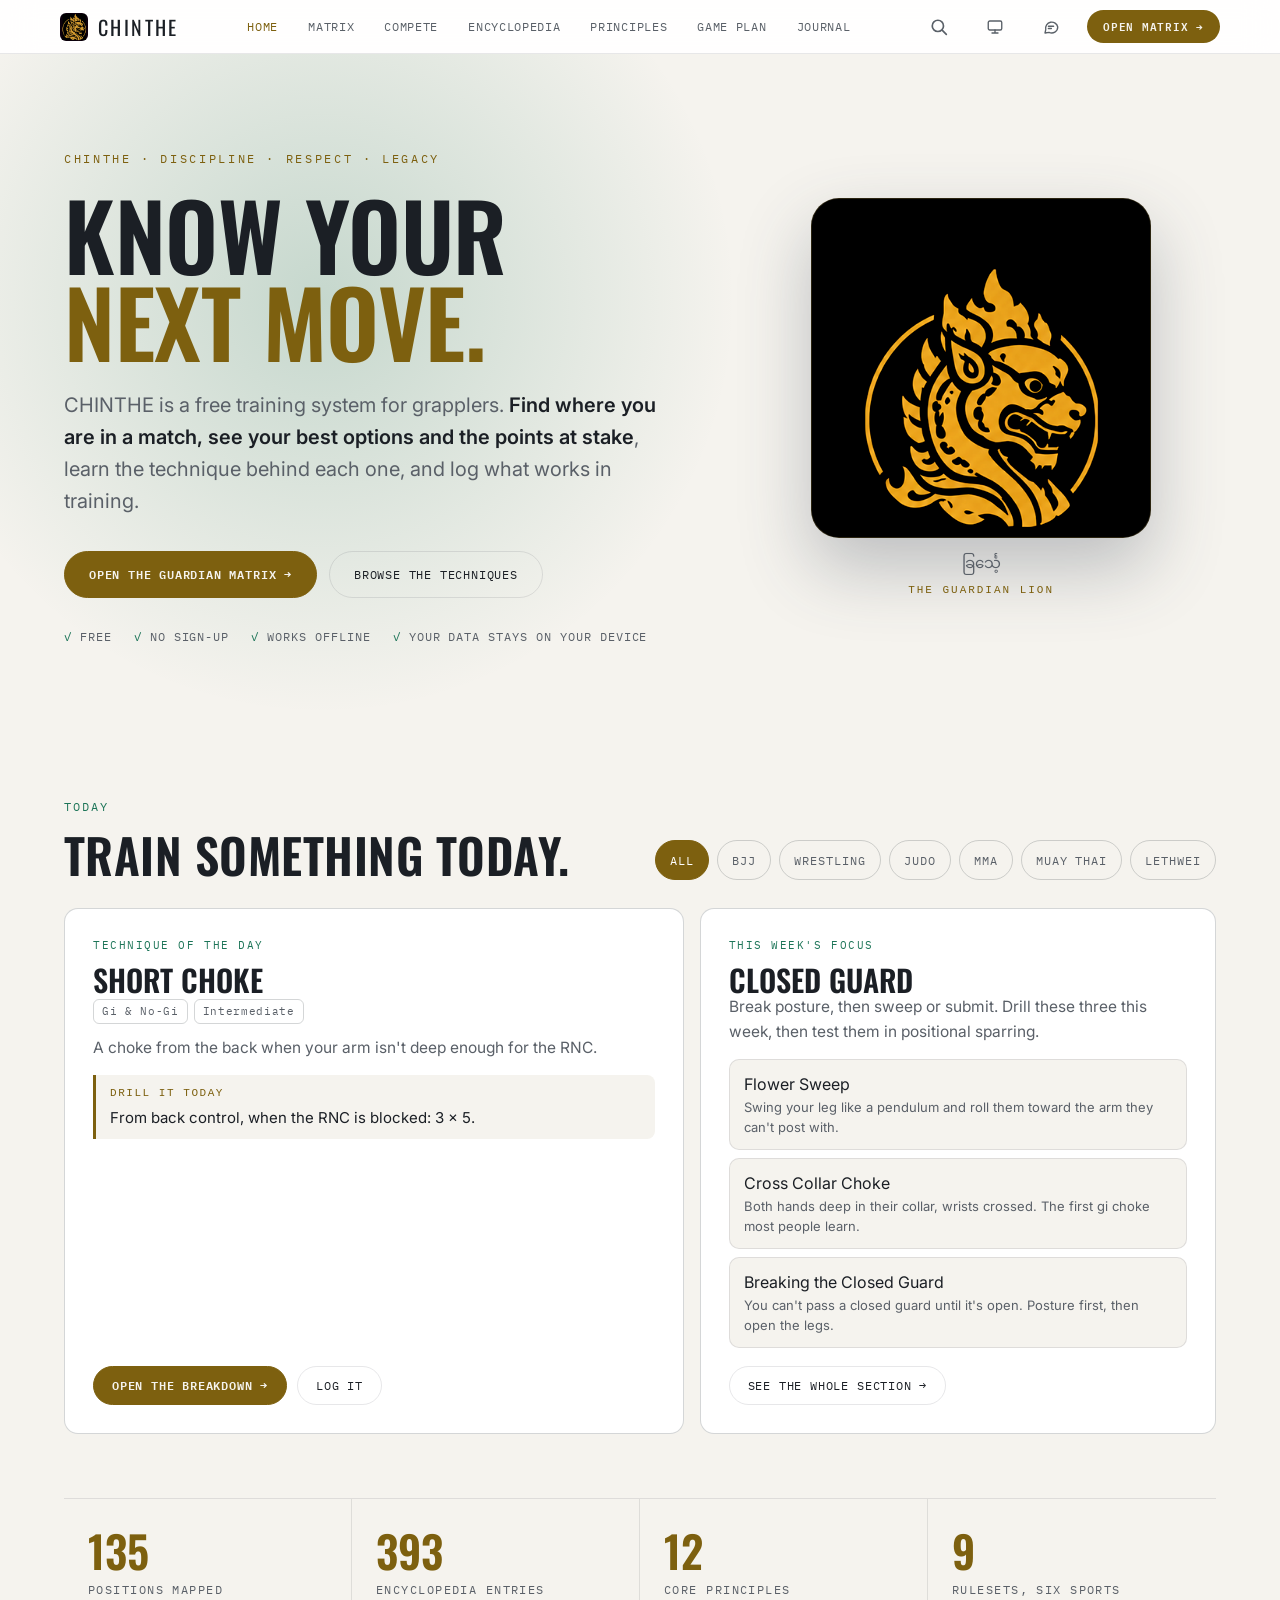
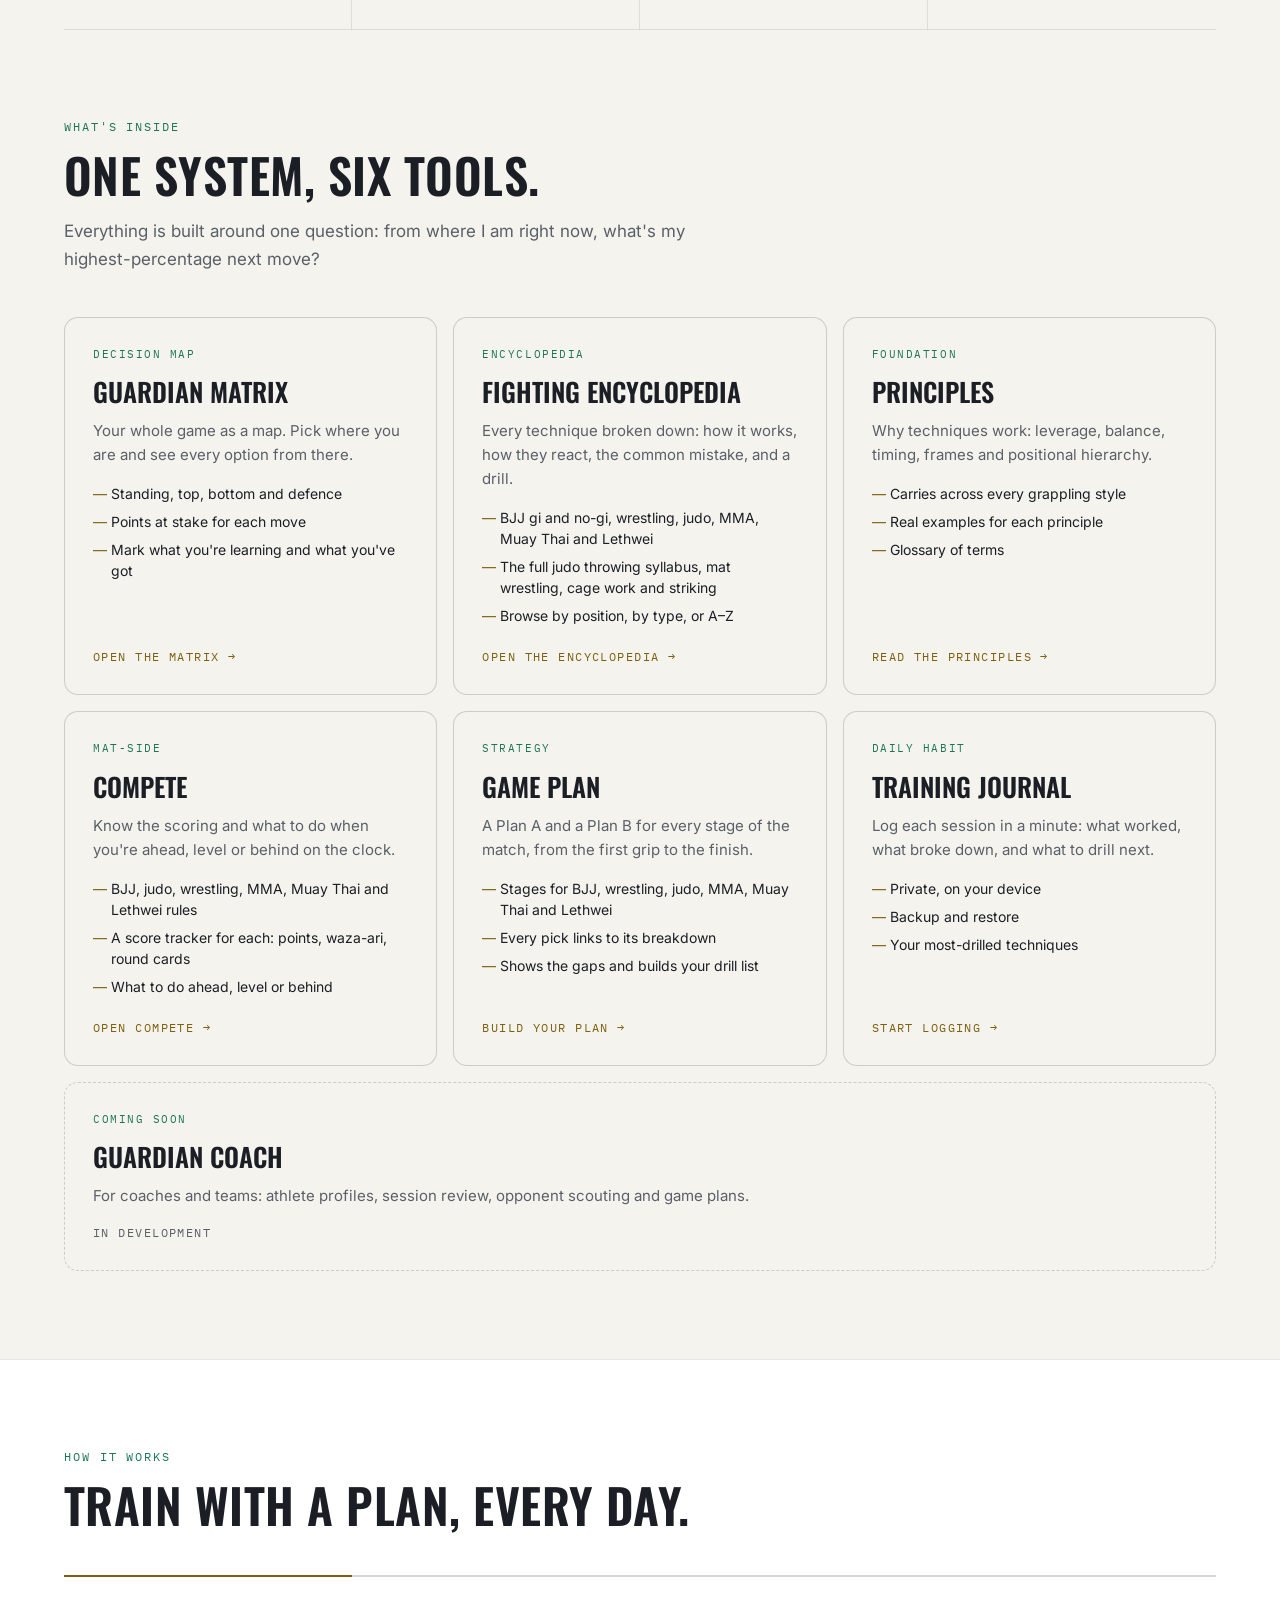
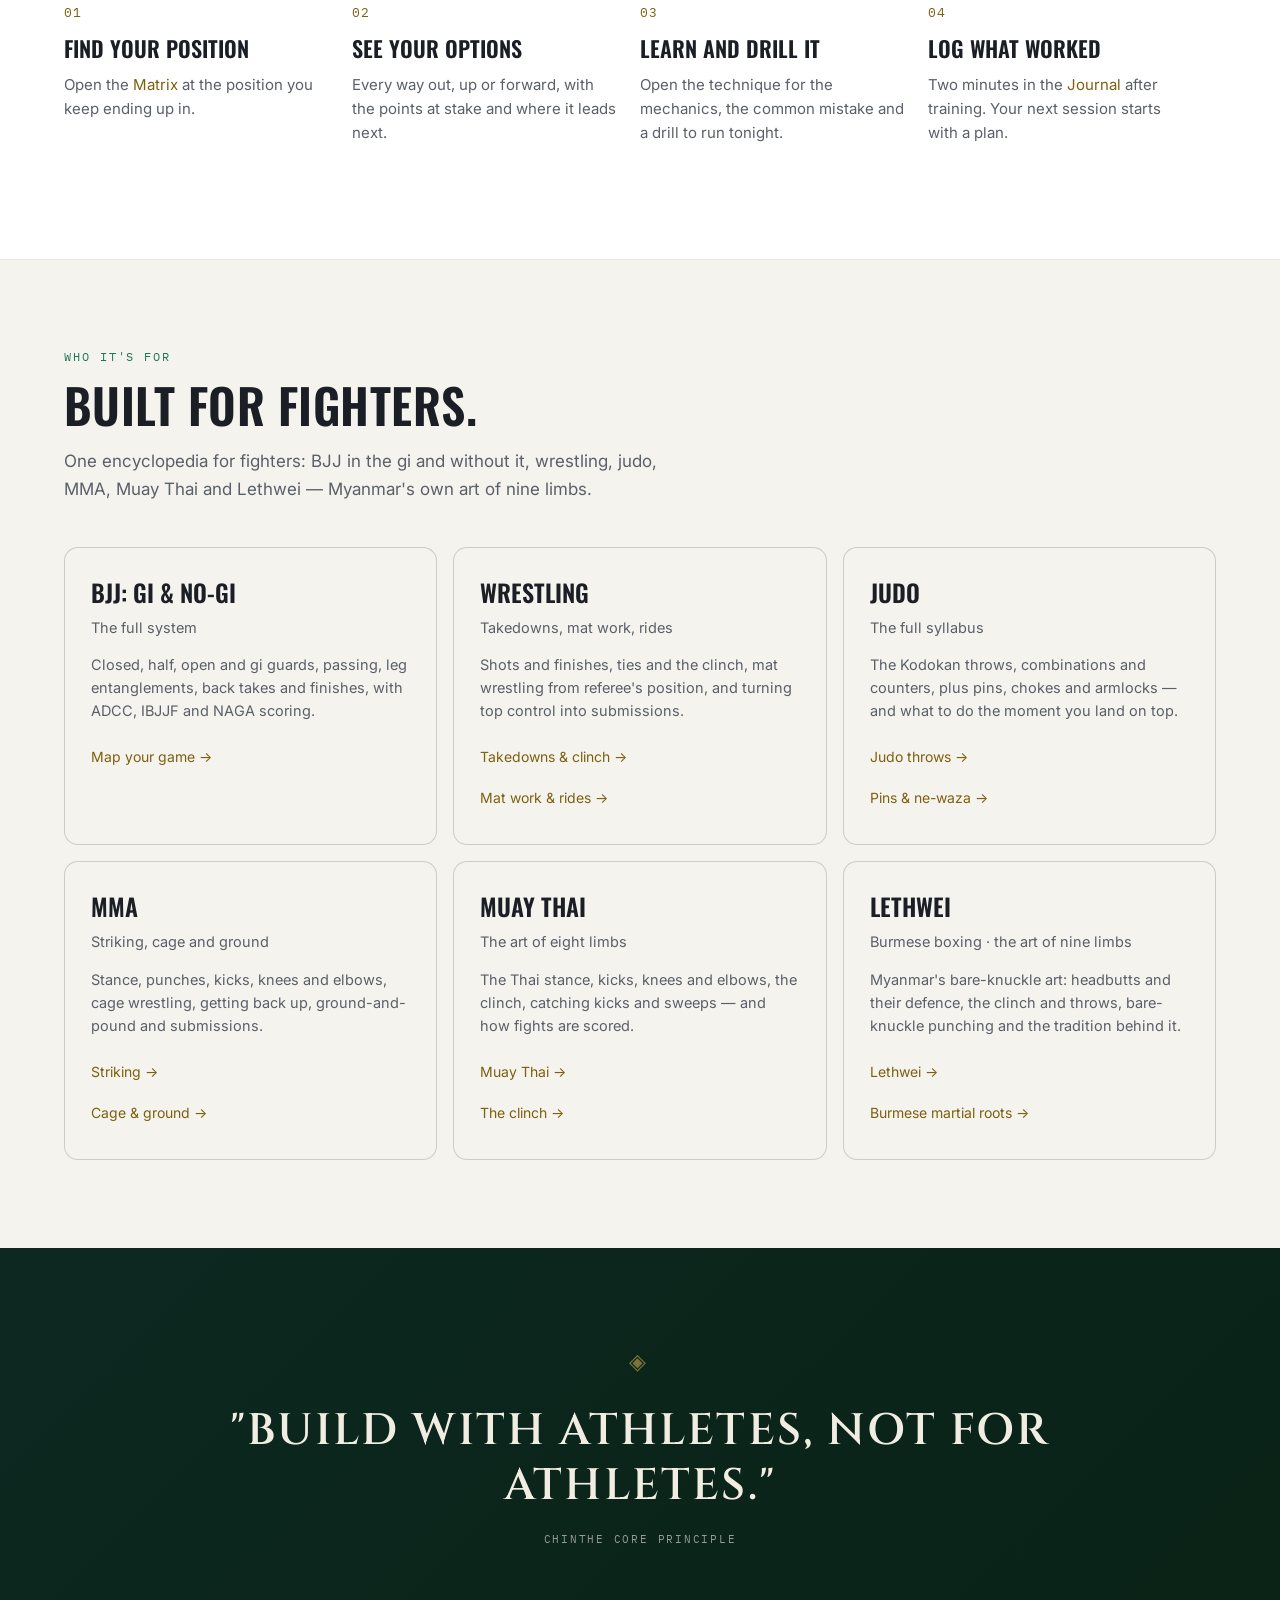
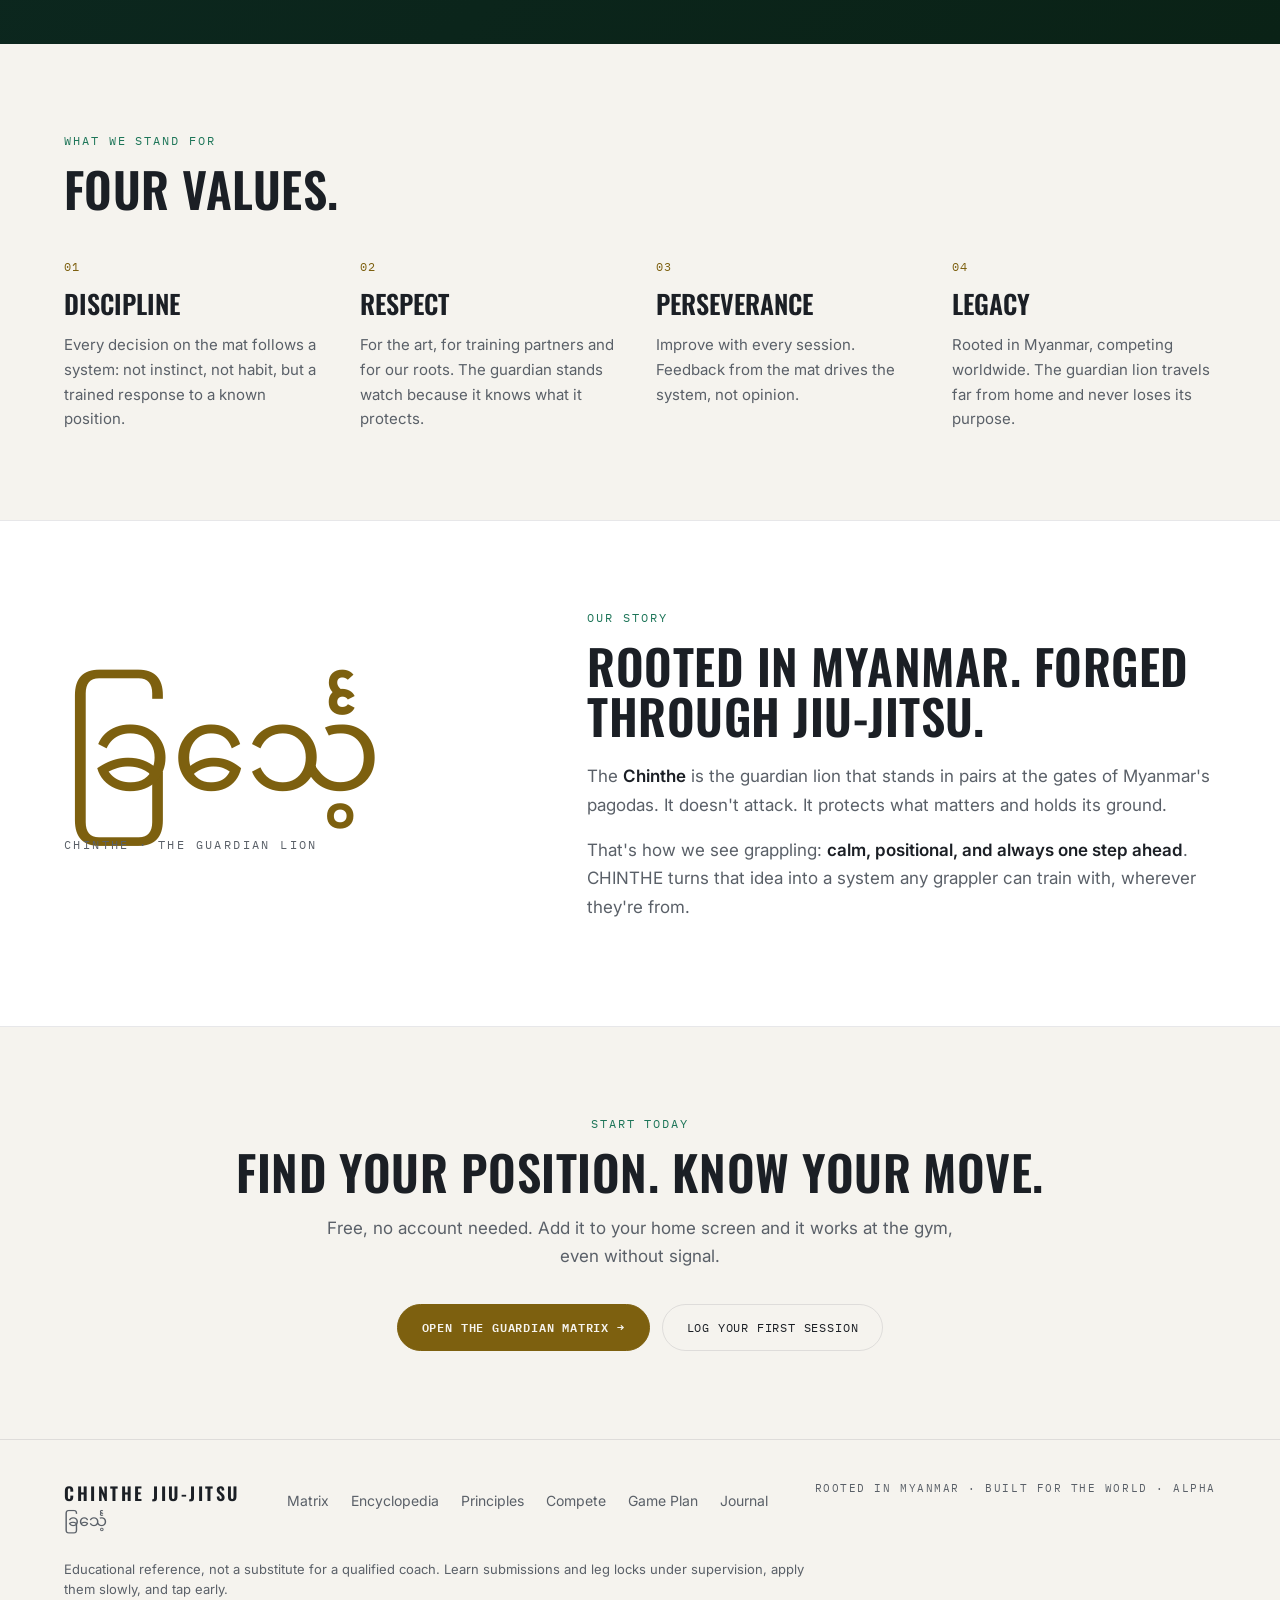
==== commit 2160651a: "Game plan builder: Plan A and B for every stage of the match New gameplan.html in the three-panel fr" ====
--- a/index.html
+++ b/index.html
@@ -112,6 +112,7 @@
 .mod li::before { content: '—'; position: absolute; left: 0; color: var(--gold); }
 .mod-go { margin-top: auto; font-family: var(--font-mono); font-size: 12px; letter-spacing: .12em; text-transform: uppercase; color: var(--gold); }
 .mod-soon { border-style: dashed; }
+@media (min-width: 720px) { .mod-soon { grid-column: 1 / -1; } }
 .mod-soon .mod-go { color: var(--stone-dim); }
 
 /* ── How it works ── */
@@ -193,6 +194,7 @@
       <a class="site-nav-link" href="competition.html">Compete</a>
       <a class="site-nav-link" href="knowledge.html">Encyclopedia</a>
       <a class="site-nav-link" href="principles.html">Principles</a>
+      <a class="site-nav-link" href="gameplan.html">Game Plan</a>
       <a class="site-nav-link" href="journal.html">Journal</a>
     </div>
     <a class="site-nav-cta" href="chinthe-guardian-matrix.html">Open Matrix →</a>
@@ -266,7 +268,7 @@
   <div class="wrap-w">
     <div class="band-head">
       <div class="kicker">What's inside</div>
-      <h2 class="h2">One system, five tools.</h2>
+      <h2 class="h2">One system, six tools.</h2>
       <p class="lede">Everything is built around one question: from where I am right now, what's my highest-percentage next move?</p>
     </div>
     <div class="mods">
@@ -298,6 +300,13 @@
         <ul><li>BJJ, judo, wrestling, MMA, Muay Thai and Lethwei rules</li><li>A score tracker for each: points, waza-ari, round cards</li><li>What to do ahead, level or behind</li></ul>
         <span class="mod-go">Open Compete →</span>
       </a>
+      <a class="mod" href="gameplan.html">
+        <div class="mod-tag">Strategy</div>
+        <div class="mod-name">Game Plan</div>
+        <p>A Plan A and a Plan B for every stage of the match, from the first grip to the finish.</p>
+        <ul><li>Stages for BJJ, wrestling, judo, MMA, Muay Thai and Lethwei</li><li>Every pick links to its breakdown</li><li>Shows the gaps and builds your drill list</li></ul>
+        <span class="mod-go">Build your plan →</span>
+      </a>
       <a class="mod" href="journal.html">
         <div class="mod-tag">Daily habit</div>
         <div class="mod-name">Training Journal</div>
@@ -441,6 +450,7 @@
         <a href="knowledge.html">Encyclopedia</a>
         <a href="principles.html">Principles</a>
         <a href="competition.html">Compete</a>
+        <a href="gameplan.html">Game Plan</a>
         <a href="journal.html">Journal</a>
       </nav>
       <div class="footer-tagline">Rooted in Myanmar · Built for the World · Alpha</div>
@@ -555,7 +565,7 @@
 // core entries in knowledge.html plus the encyclopedia entries.
 Promise.all(['knowledge.html', 'encyclopedia.js'].map(u => fetch(u).then(r => r.ok ? r.text() : Promise.reject())))
   .then(([html, ency]) => {
-    const n = (html.match(/\bid:"/g) || []).length + (ency.match(/"cat":"/g) || []).length;
+    const n = (html.match(/\bid:"/g) || []).length + (ency.match(/"entries":\[.*?\],"core"/s) || [""])[0].split('"cat":"').length - 1;
     if (n) document.getElementById('techCount').textContent = n;
   })
   .catch(() => {});
--- a/chinthe.css
+++ b/chinthe.css
@@ -933,7 +933,7 @@
 @media (min-width: 900px) {
   .app-shell { display: grid; grid-template-columns: 250px minmax(0, 1fr); align-items: start; }
   .app-nav {
-    position: sticky; top: var(--nav-h); height: calc(100vh - var(--nav-h)); overflow-y: auto;
+    position: sticky; top: var(--nav-h); height: calc(100vh - var(--nav-h)); height: calc(100dvh - var(--nav-h)); overflow-y: auto;
     border-bottom: none; border-right: 1px solid var(--line); grid-row: 1 / span 2;
   }
   .app-select { display: none; }
@@ -943,7 +943,7 @@
 }
 /* Desktop: all three panels side by side, each scrolling on its own */
 @media (min-width: 1100px) {
-  body.app-page { height: 100vh; display: flex; flex-direction: column; overflow: hidden; }
+  body.app-page { height: 100vh; height: 100dvh; display: flex; flex-direction: column; overflow: hidden; }
   body.app-page > .site-nav, body.app-page > .breadcrumb { flex-shrink: 0; }
   body.app-page .app-shell { flex: 1 1 auto; min-height: 0; align-items: stretch; grid-template-columns: 260px 400px minmax(0, 1fr); }
   body.app-page .app-nav { position: static; height: auto; min-height: 0; grid-row: 1; }
@@ -978,3 +978,8 @@
 }
 .empty-state-block { padding: 48px 20px; text-align: center; color: var(--stone-dim); font-size: 14px; line-height: 1.6; }
 .empty-state-block .mark { display: block; font-size: 28px; color: var(--gold); margin-bottom: 8px; }
+
+/* Touch devices: text fields at 16px so iOS Safari does not zoom the page when a field is tapped */
+@media (pointer: coarse) {
+  input:not([type=checkbox]):not([type=radio]):not([type=file]), select, textarea { font-size: 16px !important; }
+}
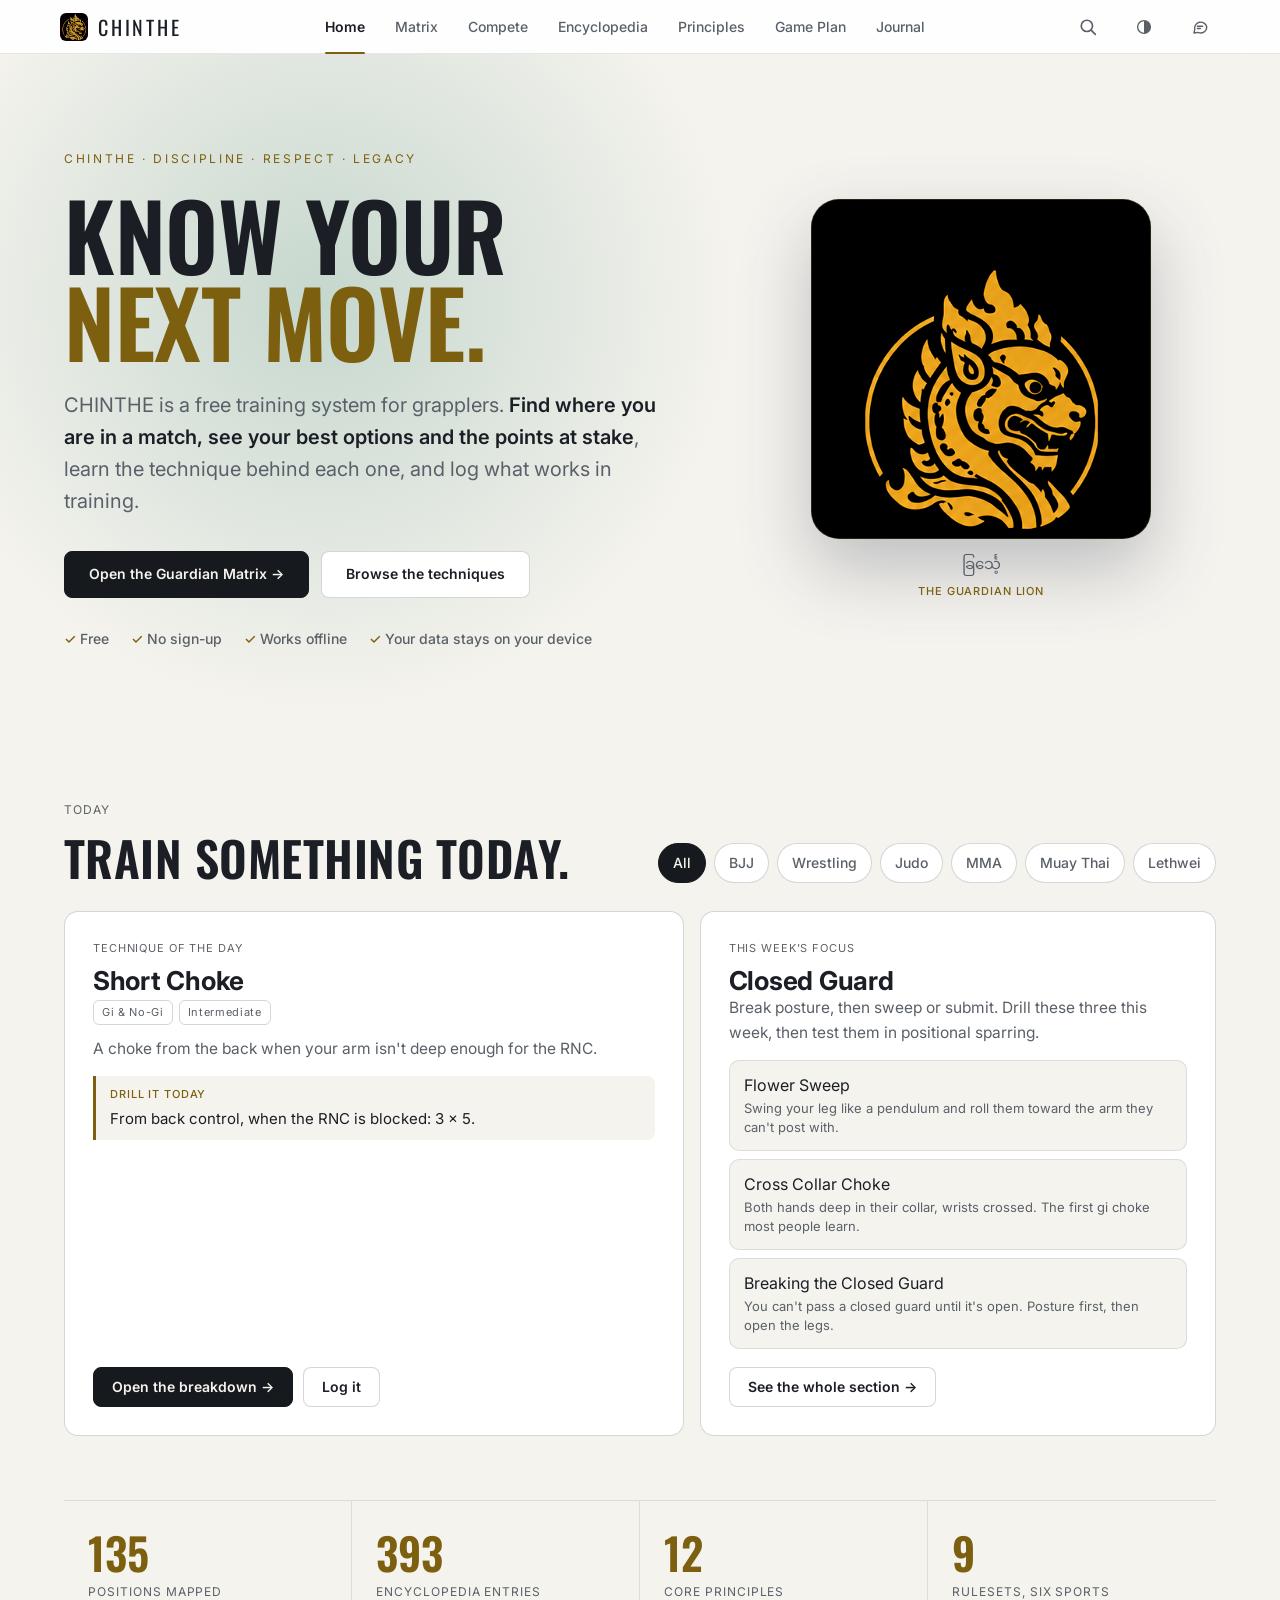
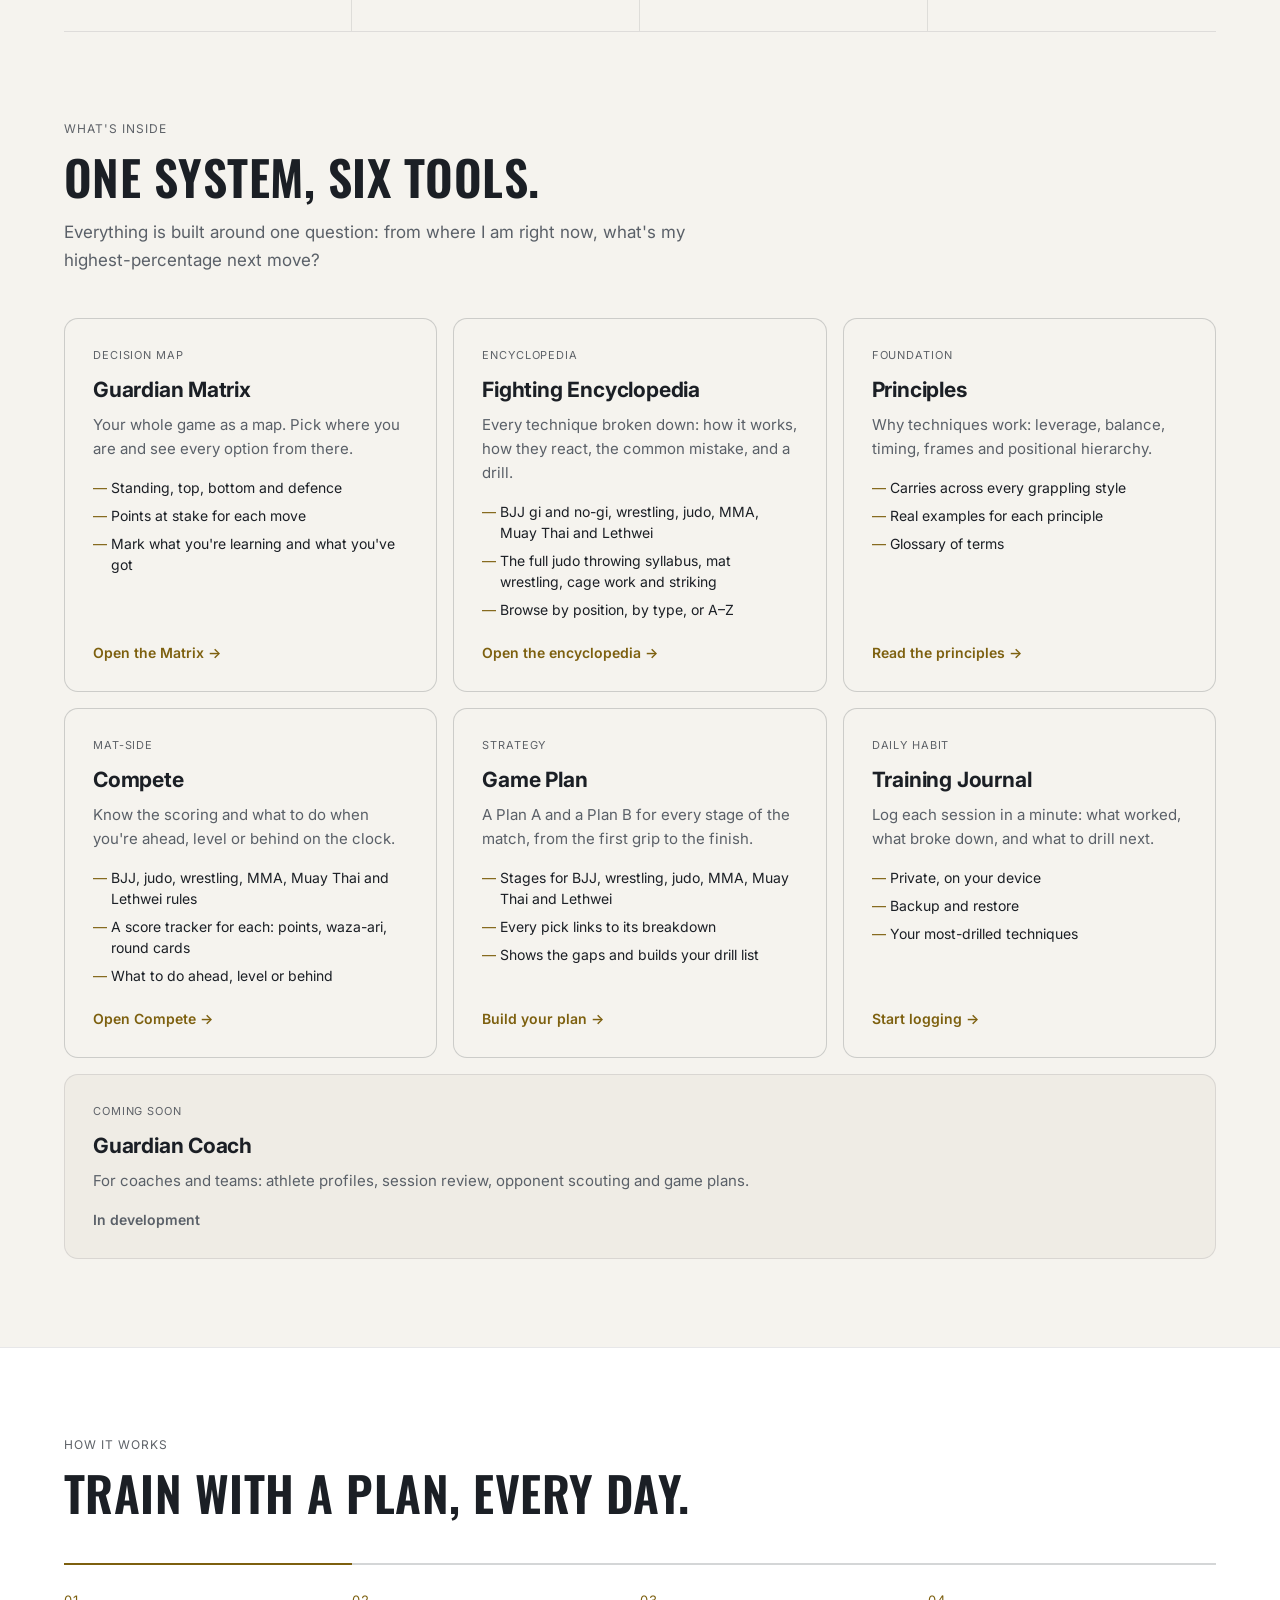
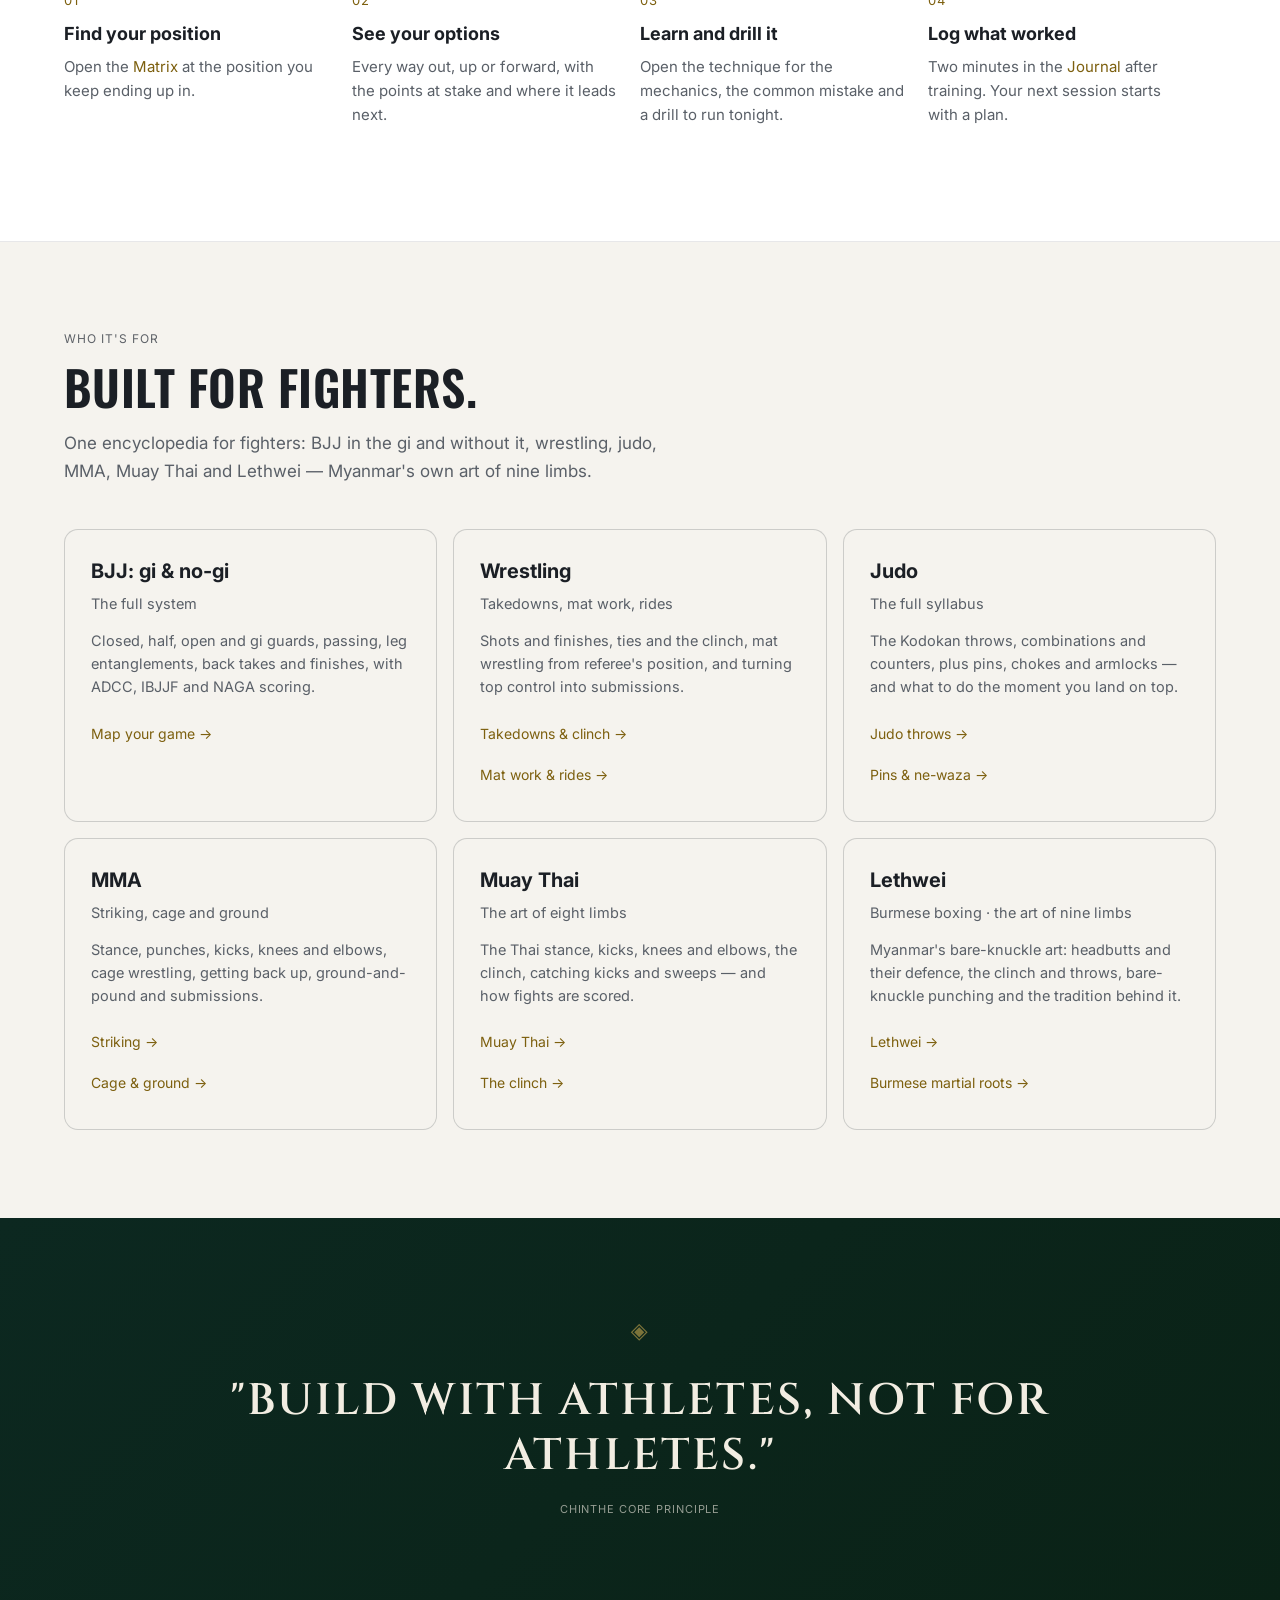
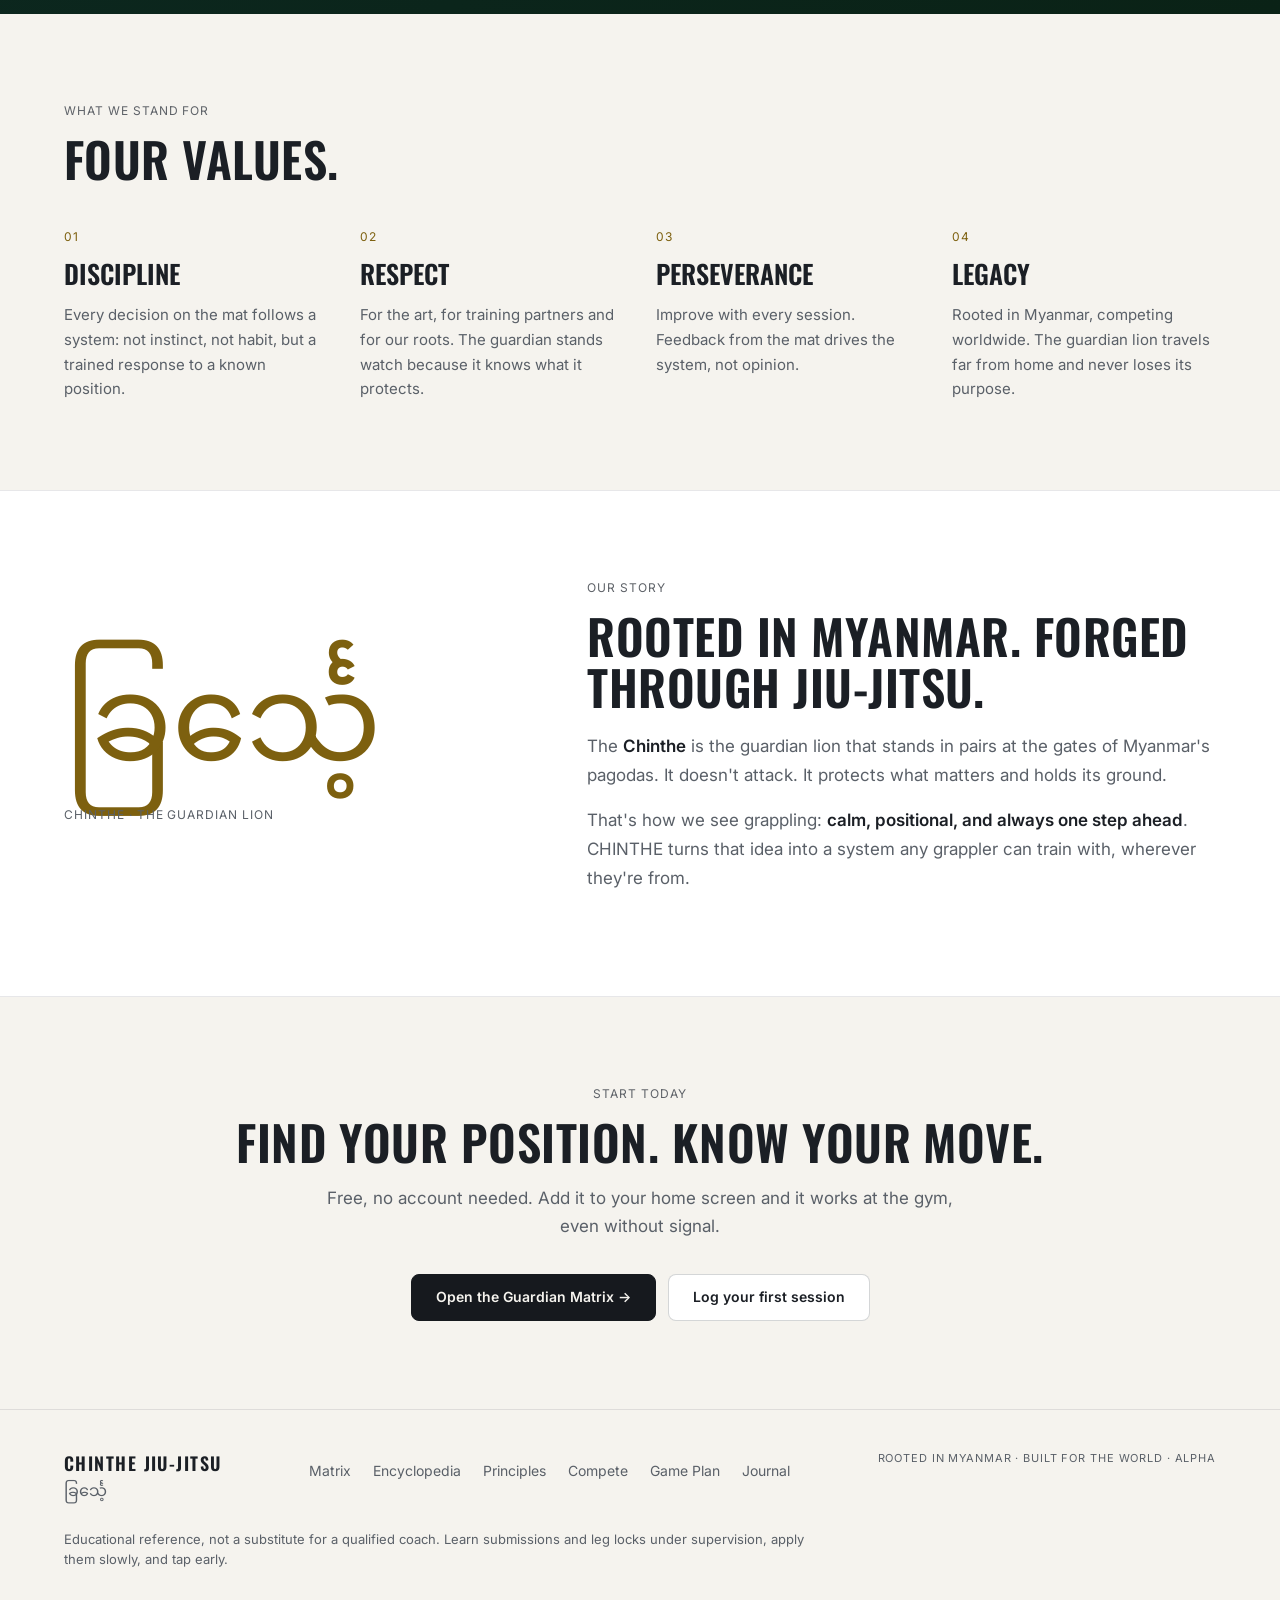
==== commit aa2fe49c: "Design pass: sentence-case UI type, cleaner nav, one accent One UI sans in sentence case for nav, bu" ====
--- a/index.html
+++ b/index.html
@@ -30,7 +30,7 @@
 .wrap-w { max-width: 1200px; margin: 0 auto; padding: 0 24px; }
 .band { padding: 88px 0; }
 .band-alt { background: var(--surface); border-top: 1px solid var(--line); border-bottom: 1px solid var(--line); }
-.kicker { font-family: var(--font-mono); font-size: 12px; letter-spacing: .16em; text-transform: uppercase; color: var(--jade-bright); margin-bottom: 14px; }
+.kicker { font-family: var(--font-ui); font-size: 12px; letter-spacing:0.08em; text-transform: uppercase; color:var(--label); margin-bottom: 14px; }
 .h2 { font-family: var(--font-display); font-weight: 600; text-transform: uppercase; letter-spacing: .01em; font-size: clamp(30px, 4.2vw, 48px); line-height: 1.05; color: var(--stone); margin: 0; }
 .lede { font-size: 17px; line-height: 1.65; color: var(--stone-dim); max-width: 640px; margin: 16px 0 0; }
 .band-head { margin-bottom: 44px; }
@@ -40,15 +40,15 @@
 .hero::before { content: ''; position: absolute; top: -30%; left: -10%; width: 900px; height: 900px; pointer-events: none;
   background: radial-gradient(ellipse at center, color-mix(in srgb, var(--jade-bright) 22%, transparent) 0%, transparent 65%); }
 .hero-grid { position: relative; display: grid; grid-template-columns: 1fr; gap: 48px; align-items: center; }
-.hero-motto { font-family: var(--font-mono); font-size: 12px; letter-spacing: .22em; text-transform: uppercase; color: var(--gold); margin-bottom: 22px; }
+.hero-motto { font-family: var(--font-ui); font-size: 12px; letter-spacing: .22em; text-transform: uppercase; color: var(--gold); margin-bottom: 22px; }
 .hero h1 { font-family: var(--font-display); font-weight: 600; text-transform: uppercase; font-size: clamp(46px, 7.4vw, 92px); line-height: .95; letter-spacing: -.005em; margin: 0; color: var(--stone); }
 .hero h1 em { font-style: normal; color: var(--gold); }
 .hero-sub { font-size: clamp(17px, 1.6vw, 20px); line-height: 1.6; color: var(--stone-dim); max-width: 600px; margin: 24px 0 0; }
 .hero-sub b { color: var(--stone); font-weight: 600; }
 .hero-actions { display: flex; flex-wrap: wrap; gap: 12px; margin-top: 34px; }
 .hero-actions .btn { padding: 14px 24px; }
-.hero-trust { display: flex; flex-wrap: wrap; gap: 8px 22px; margin-top: 30px; font-family: var(--font-mono); font-size: 12px; letter-spacing: .08em; text-transform: uppercase; color: var(--stone-dim); }
-.hero-trust span::before { content: '✓ '; color: var(--jade-bright); }
+.hero-trust { display: flex; flex-wrap: wrap; gap: 8px 22px; margin-top: 30px; font-family: var(--font-ui); font-size: 14px; font-weight: 500; color: var(--stone-dim); }
+.hero-trust span::before { content: '✓ '; color:var(--gold); }
 .hero-mark { justify-self: center; text-align: center; }
 .hero-tile { width: min(340px, 72vw); aspect-ratio: 1; border-radius: 28px; background: var(--brand-night); display: grid; place-items: center;
   box-shadow: 0 30px 70px color-mix(in srgb, var(--shadow) 30%, transparent); border: 1px solid color-mix(in srgb, var(--brand-gold) 22%, transparent); }
@@ -56,15 +56,15 @@
 .hero-tile { background: var(--brand-black); overflow: hidden; }
 .hero-tile img { width: 118%; max-width: none; height: auto; filter: contrast(1.25); }
 .hero-mark-cap { margin-top: 16px; font-family: var(--font-myanmar); font-size: 15px; color: var(--stone-dim); }
-.hero-mark-cap b { display: block; font-family: var(--font-mono); font-weight: 500; font-size: 11px; letter-spacing: .18em; text-transform: uppercase; color: var(--gold); margin-top: 6px; }
+.hero-mark-cap b { display: block; font-family: var(--font-ui); font-weight: 500; font-size: 11px; letter-spacing:0.08em; text-transform: uppercase; color: var(--gold); margin-top: 6px; }
 @media (min-width: 960px) { .hero-grid { grid-template-columns: 1.35fr 1fr; } }
 
 /* ── Returning athlete strip (shown only when there is data on this device) ── */
 .welcome { border-top: 1px solid var(--line); background: var(--surface); }
 .welcome .wrap-w { display: flex; flex-wrap: wrap; align-items: center; gap: 14px 32px; padding-top: 18px; padding-bottom: 18px; }
-.welcome-title { font-family: var(--font-display); font-size: 18px; text-transform: uppercase; color: var(--stone); }
+.welcome-title { font-family: var(--font-ui); font-weight: 600; font-size: 16px; color: var(--stone); }
 .welcome-stats { display: flex; flex-wrap: wrap; gap: 6px 22px; font-size: 14px; color: var(--stone-dim); }
-.welcome-stats b { color: var(--stone); font-family: var(--font-mono); font-weight: 600; }
+.welcome-stats b { color: var(--stone); font-family: var(--font-ui); font-weight: 600; }
 .welcome-links { margin-left: auto; display: flex; gap: 10px; flex-wrap: wrap; }
 .welcome-links .btn { padding: 9px 16px; }
 
@@ -72,18 +72,18 @@
 .today { padding-top: 64px; padding-bottom: 64px; }
 .today-head { display: flex; flex-wrap: wrap; align-items: flex-end; justify-content: space-between; gap: 18px 32px; margin-bottom: 28px; }
 .disc-pick { display: flex; flex-wrap: wrap; gap: 8px; }
-.disc-pick button { font-family: var(--font-mono); font-size: 12px; letter-spacing: .08em; text-transform: uppercase; color: var(--stone-dim); background: transparent; border: 1px solid var(--line-strong); border-radius: 999px; padding: 9px 14px; min-height: 40px; cursor: pointer; }
-.disc-pick button[aria-pressed="true"] { color: var(--on-accent); background: var(--gold); border-color: var(--gold); }
+.disc-pick button { font-family: var(--font-ui); font-size: 14px; font-weight: 500; color: var(--stone-dim); background: var(--card); border: 1px solid var(--line-strong); border-radius: 999px; padding: 9px 14px; min-height: 40px; cursor: pointer; }
+.disc-pick button[aria-pressed="true"] { color: var(--on-fill); background: var(--accent-fill); border-color: var(--accent-fill); }
 .today-grid { display: grid; grid-template-columns: 1fr; gap: 16px; }
 @media (min-width: 900px) { .today-grid { grid-template-columns: 1.2fr 1fr; } }
 .today-card { padding: 28px; border: 1px solid var(--line-strong); border-radius: 14px; background: var(--surface); display: flex; flex-direction: column; }
 .today-card .mod-tag { margin-bottom: 10px; }
 .today-meta { display: flex; flex-wrap: wrap; gap: 6px; margin: 4px 0 12px; }
-.today-chip { font-family: var(--font-mono); font-size: 11px; letter-spacing: .06em; color: var(--stone-dim); border: 1px solid var(--line-strong); border-radius: 6px; padding: 3px 8px; }
-.today-name { font-family: var(--font-display); font-weight: 600; text-transform: uppercase; font-size: 30px; line-height: 1.05; color: var(--stone); margin: 0; }
+.today-chip { font-family: var(--font-ui); font-size: 11px; letter-spacing: .06em; color: var(--stone-dim); border: 1px solid var(--line-strong); border-radius: 6px; padding: 3px 8px; }
+.today-name { font-family: var(--font-ui); font-weight: 700; font-size: 26px; line-height: 1.15; letter-spacing: -.01em; color: var(--stone); margin: 0; }
 .today-card p { font-size: 15.5px; line-height: 1.6; color: var(--stone-dim); margin: 0 0 14px; }
 .today-drill { border-left: 3px solid var(--gold); padding: 10px 14px; background: var(--bg); border-radius: 0 8px 8px 0; font-size: 15px; line-height: 1.55; color: var(--stone); margin: 0 0 18px; }
-.today-drill b { display: block; font-family: var(--font-mono); font-weight: 500; font-size: 11px; letter-spacing: .14em; text-transform: uppercase; color: var(--gold); margin-bottom: 4px; }
+.today-drill b { display: block; font-family: var(--font-ui); font-weight: 500; font-size: 11px; letter-spacing:0.08em; text-transform: uppercase; color: var(--gold); margin-bottom: 4px; }
 .today-actions { display: flex; flex-wrap: wrap; gap: 10px; margin-top: auto; }
 .today-actions .btn { padding: 10px 18px; }
 .week-list { list-style: none; padding: 0; margin: 0 0 18px; display: grid; gap: 8px; }
@@ -95,7 +95,7 @@
 .stats { display: grid; grid-template-columns: repeat(2, 1fr); border-top: 1px solid var(--line); border-bottom: 1px solid var(--line); }
 .stat { padding: 30px 24px; border-right: 1px solid var(--line); border-bottom: 1px solid var(--line); }
 .stat b { display: block; font-family: var(--font-display); font-weight: 600; font-size: 44px; line-height: 1; color: var(--gold); }
-.stat span { display: block; margin-top: 8px; font-family: var(--font-mono); font-size: 12px; letter-spacing: .12em; text-transform: uppercase; color: var(--stone-dim); }
+.stat span { display: block; margin-top: 8px; font-family: var(--font-ui); font-size: 12px; letter-spacing:0.08em; text-transform: uppercase; color: var(--stone-dim); }
 @media (min-width: 800px) { .stats { grid-template-columns: repeat(4, 1fr); } .stat { border-bottom: 0; } .stat:last-child { border-right: 0; } }
 
 /* ── What's inside ── */
@@ -104,14 +104,14 @@
 @media (min-width: 1080px) { .mods { grid-template-columns: repeat(3, 1fr); } }
 .mod { display: flex; flex-direction: column; padding: 28px; border: 1px solid var(--line-strong); border-radius: 14px; background: var(--bg); color: inherit; text-decoration: none; transition: border-color .15s, transform .15s; }
 a.mod:hover { border-color: var(--gold); transform: translateY(-2px); }
-.mod-tag { font-family: var(--font-mono); font-size: 11px; letter-spacing: .14em; text-transform: uppercase; color: var(--jade-bright); }
-.mod-name { font-family: var(--font-display); font-weight: 600; text-transform: uppercase; font-size: 26px; color: var(--stone); margin: 10px 0 8px; }
+.mod-tag { font-family: var(--font-ui); font-size: 11px; letter-spacing:0.08em; text-transform: uppercase; color:var(--label); }
+.mod-name { font-family: var(--font-ui); font-weight: 700; font-size: 21px; letter-spacing: -.01em; color: var(--stone); margin: 10px 0 8px; }
 .mod p { font-size: 15px; line-height: 1.6; color: var(--stone-dim); margin: 0 0 16px; }
 .mod ul { list-style: none; padding: 0; margin: 0 0 22px; display: grid; gap: 7px; }
 .mod li { font-size: 14px; color: var(--stone); padding-left: 18px; position: relative; }
 .mod li::before { content: '—'; position: absolute; left: 0; color: var(--gold); }
-.mod-go { margin-top: auto; font-family: var(--font-mono); font-size: 12px; letter-spacing: .12em; text-transform: uppercase; color: var(--gold); }
-.mod-soon { border-style: dashed; }
+.mod-go { margin-top: auto; font-family: var(--font-ui); font-size: 14px; font-weight: 600; color: var(--gold); }
+.mod-soon { background: var(--surface-2); border-color: var(--line); }
 @media (min-width: 720px) { .mod-soon { grid-column: 1 / -1; } }
 .mod-soon .mod-go { color: var(--stone-dim); }
 
@@ -120,8 +120,8 @@
 @media (min-width: 900px) { .steps { grid-template-columns: repeat(4, 1fr); } }
 .step { padding: 26px 24px 26px 0; border-top: 2px solid var(--line-strong); }
 .step:first-child { border-top-color: var(--gold); }
-.step-n { font-family: var(--font-mono); font-size: 13px; color: var(--gold); letter-spacing: .1em; }
-.step h3 { font-family: var(--font-display); font-weight: 600; text-transform: uppercase; font-size: 22px; margin: 10px 0 8px; color: var(--stone); }
+.step-n { font-family: var(--font-ui); font-size: 13px; color: var(--gold); letter-spacing: .1em; }
+.step h3 { font-family: var(--font-ui); font-weight: 700; font-size: 18px; margin: 10px 0 8px; color: var(--stone); }
 .step p { font-size: 15px; line-height: 1.6; color: var(--stone-dim); margin: 0; }
 .step a { color: var(--gold); }
 
@@ -130,27 +130,27 @@
 @media (min-width: 720px) { .who { grid-template-columns: repeat(2, 1fr); } }
 @media (min-width: 1080px) { .who { grid-template-columns: repeat(3, 1fr); } }
 .who-card { padding: 26px; border-radius: 14px; background: var(--bg); border: 1px solid var(--line-strong); }
-.who-card h3 { font-family: var(--font-display); font-weight: 600; text-transform: uppercase; font-size: 24px; margin: 0 0 6px; color: var(--stone); }
-.who-for { font-size: 14px; color: var(--jade-bright); margin: 0 0 12px; }
+.who-card h3 { font-family: var(--font-ui); font-weight: 700; font-size: 20px; margin: 0 0 6px; color: var(--stone); }
+.who-for { font-size: 14px; color:var(--label); margin: 0 0 12px; }
 .who-card p { font-size: 14.5px; line-height: 1.6; color: var(--stone-dim); margin: 0 0 14px; }
 .who-card a { font-size: 14px; color: var(--gold); text-decoration: none; display: block; padding: 10px 0; }
 .who-card a:hover { text-decoration: underline; }
 
 /* ── Brand: philosophy band + values + origin (fixed brand colours in both themes) ── */
 .philosophy { background: linear-gradient(135deg, var(--brand-band) 0%, var(--brand-band-deep) 100%); text-align: center; padding: 96px 24px; position: relative; overflow: hidden; }
-.philosophy-mark { font-family: var(--font-mono); font-size: 22px; color: var(--brand-gold); opacity: .6; margin-bottom: 26px; letter-spacing: .2em; }
+.philosophy-mark { font-family: var(--font-ui); font-size: 22px; color: var(--brand-gold); opacity: .6; margin-bottom: 26px; letter-spacing:0.08em; }
 .philosophy-quote { font-family: var(--font-serif); font-weight: 600; font-size: clamp(24px, 3.6vw, 44px); text-transform: uppercase; letter-spacing: .05em; color: var(--brand-ink); line-height: 1.25; max-width: 820px; margin: 0 auto 18px; }
-.philosophy-attr { font-family: var(--font-mono); font-size: 11px; letter-spacing: .16em; text-transform: uppercase; color: color-mix(in srgb, var(--brand-ink) 60%, transparent); margin: 0; }
+.philosophy-attr { font-family: var(--font-ui); font-size: 11px; letter-spacing:0.08em; text-transform: uppercase; color: color-mix(in srgb, var(--brand-ink) 60%, transparent); margin: 0; }
 .values { display: grid; grid-template-columns: 1fr; gap: 32px; }
 @media (min-width: 720px) { .values { grid-template-columns: repeat(2, 1fr); } }
 @media (min-width: 1080px) { .values { grid-template-columns: repeat(4, 1fr); } }
-.value-n { font-family: var(--font-mono); font-size: 12px; color: var(--gold); letter-spacing: .12em; }
+.value-n { font-family: var(--font-ui); font-size: 12px; color: var(--gold); letter-spacing:0.08em; }
 .value h3 { font-family: var(--font-display); font-weight: 600; text-transform: uppercase; font-size: 26px; margin: 8px 0 10px; color: var(--stone); }
 .value p { font-size: 15px; line-height: 1.65; color: var(--stone-dim); margin: 0; }
 .origin { display: grid; grid-template-columns: 1fr; gap: 40px; align-items: center; }
 @media (min-width: 900px) { .origin { grid-template-columns: 1fr 1.3fr; } }
 .origin-word { font-family: var(--font-myanmar); font-size: clamp(64px, 10vw, 120px); color: var(--gold); line-height: 1.1; }
-.origin-word small { display: block; font-family: var(--font-mono); font-size: 12px; letter-spacing: .2em; text-transform: uppercase; color: var(--stone-dim); margin-top: 10px; }
+.origin-word small { display: block; font-family: var(--font-ui); font-size: 12px; letter-spacing:0.08em; text-transform: uppercase; color: var(--stone-dim); margin-top: 10px; }
 .origin p { font-size: 17px; line-height: 1.7; color: var(--stone-dim); margin: 0 0 16px; }
 .origin p b { color: var(--stone); font-weight: 600; }
 
@@ -162,12 +162,12 @@
 /* ── Footer ── */
 footer { border-top: 1px solid var(--line); padding: 40px 0 48px; }
 .footer-inner { display: flex; flex-wrap: wrap; gap: 20px 40px; justify-content: space-between; align-items: flex-start; }
-.footer-brand { font-family: var(--font-display); font-weight: 600; letter-spacing: .14em; font-size: 18px; color: var(--stone); }
+.footer-brand { font-family: var(--font-display); font-weight: 600; letter-spacing:0.08em; font-size: 18px; color: var(--stone); }
 .footer-myanmar { font-family: var(--font-myanmar); color: var(--stone-dim); margin-top: 4px; }
 .footer-links { display: flex; flex-wrap: wrap; gap: 8px 22px; }
 .footer-links a { color: var(--stone-dim); text-decoration: none; font-size: 14px; padding: 10px 0; }
 .footer-links a:hover { color: var(--gold); }
-.footer-tagline { font-family: var(--font-mono); font-size: 11px; letter-spacing: .14em; text-transform: uppercase; color: var(--stone-dim); }
+.footer-tagline { font-family: var(--font-ui); font-size: 11px; letter-spacing:0.08em; text-transform: uppercase; color: var(--stone-dim); }
 .footer-safety { margin: 24px 0 0; font-size: 13px; line-height: 1.55; color: var(--stone-dim); max-width: 760px; }
 
 @media (max-width: 640px) {
@@ -197,7 +197,6 @@
       <a class="site-nav-link" href="gameplan.html">Game Plan</a>
       <a class="site-nav-link" href="journal.html">Journal</a>
     </div>
-    <a class="site-nav-cta" href="chinthe-guardian-matrix.html">Open Matrix →</a>
   </div>
 </nav>
 
--- a/chinthe.css
+++ b/chinthe.css
@@ -36,6 +36,10 @@
   --victory:     #E8CA70;   /* finish / win accents */
   --victory-dim: #241B07;
   --on-accent:   #0A0E13;   /* text on gold / jade / amber fills */
+  --card:        #141B24;   /* cards and rows that sit on the page background */
+  --label:       #9A978C;   /* small uppercase section labels: neutral, not a colour */
+  --accent-fill: #C8A84E;   /* primary buttons and selected pills */
+  --on-fill:     #0A0E13;
   /* Chrome */
   --line:        rgba(200, 215, 230, 0.09);
   --line-strong: rgba(200, 215, 230, 0.16);
@@ -71,6 +75,7 @@
   --font-serif:   'Cinzel', serif;
   --font-body:    'Inter', system-ui, sans-serif;
   --font-mono:    'IBM Plex Mono', monospace;
+  --font-ui:      'Inter', system-ui, sans-serif;   /* labels, buttons, nav: one sans for all UI text */
   --font-myanmar: 'Noto Sans Myanmar', sans-serif;
 
   /* Type scale — 10.5px is the floor. Nothing functional goes below it:
@@ -114,6 +119,10 @@
   --victory:     #7D5E0C;
   --victory-dim: #F6EDD3;
   --on-accent:   #FFFFFF;
+  --card:        #FFFFFF;
+  --label:       #5E6268;
+  --accent-fill: #16191E;   /* black and gold: ink buttons on the light theme */
+  --on-fill:     #F5F3EE;
   --line:        rgba(20, 28, 38, 0.10);
   --line-strong: rgba(20, 28, 38, 0.18);
   --nav-bg:      rgba(255, 255, 255, 0.92);
@@ -143,6 +152,10 @@
     --victory:     #7D5E0C;
     --victory-dim: #F6EDD3;
     --on-accent:   #FFFFFF;
+    --card:        #FFFFFF;
+    --label:       #5E6268;
+    --accent-fill: #16191E;
+    --on-fill:     #F5F3EE;
     --line:        rgba(20, 28, 38, 0.10);
     --line-strong: rgba(20, 28, 38, 0.18);
     --nav-bg:      rgba(255, 255, 255, 0.92);
@@ -205,8 +218,8 @@
    3. TYPOGRAPHY UTILITIES
 ═══════════════════════════════════════════════════ */
 .display       { font-family: var(--font-display); font-weight: 400; text-transform: uppercase; letter-spacing: 0.02em; line-height: 0.95; }
-.mono          { font-family: var(--font-mono); }
-.eyebrow       { font-family: var(--font-mono); font-size: var(--text-xs); letter-spacing: 0.2em; text-transform: uppercase; color: var(--jade-bright); }
+.mono          { font-family: var(--font-ui); }
+.eyebrow       { font-family: var(--font-ui); font-size: var(--text-xs); letter-spacing:0.08em; text-transform: uppercase; color:var(--label); }
 .text-dim      { color: var(--stone-dim); }
 .text-gold     { color: var(--gold); }
 .text-jade     { color: var(--jade-bright); }
@@ -242,6 +255,7 @@
 .site-nav-brand {
   display: flex;
   align-items: center;
+  min-height: 40px;
   gap: 10px;
   text-decoration: none;
   flex-shrink: 0;
@@ -260,7 +274,7 @@
 .site-nav-wordmark {
   font-family: var(--font-display);
   font-size: 20px;
-  letter-spacing: 0.12em;
+  letter-spacing: 0.14em;
   color: var(--stone);
 }
 
@@ -271,22 +285,23 @@
 }
 
 .site-nav-link {
-  font-family: var(--font-mono);
-  font-size: 11px;
-  letter-spacing: 0.06em;
-  text-transform: uppercase;
+  position: relative;
+  font-family: var(--font-ui);
+  font-size: 14px;
+  font-weight: 500;
   color: var(--stone-dim);
-  padding: 7px 12px;
+  padding: 8px 12px;
   border-radius: var(--radius-sm);
   transition: color 0.15s, background 0.15s;
   white-space: nowrap;
 }
 
-.site-nav-link:hover { color: var(--stone); background: var(--surface-2); }
-.site-nav-link.active { color: var(--gold); }
+.site-nav-link:hover { color: var(--stone); }
+/* Current page: full-strength text and a gold rule under it */
+.site-nav-link.active { color: var(--stone); font-weight: 600; }
 
 .site-nav-cta {
-  font-family: var(--font-mono);
+  font-family: var(--font-ui);
   font-size: 11px;
   letter-spacing: 0.07em;
   text-transform: uppercase;
@@ -373,9 +388,10 @@
   padding: 8px 12px 14px;
 }
 .site-nav.menu-open .site-nav-link {
-  font-size: 13px;
+  font-size: 16px;
   padding: 12px 14px;
 }
+.site-nav.menu-open .site-nav-link.active { background: var(--surface-2); }
 
 /* ═══════════════════════════════════════════════════
    5. PAGE SHELL — for content pages (not Matrix)
@@ -398,11 +414,11 @@
    6. SECTION HEADERS (shared pattern)
 ═══════════════════════════════════════════════════ */
 .section-eyebrow {
-  font-family: var(--font-mono);
+  font-family: var(--font-ui);
   font-size: var(--text-xs);
-  letter-spacing: 0.2em;
+  letter-spacing:0.08em;
   text-transform: uppercase;
-  color: var(--jade-bright);
+  color:var(--label);
   margin-bottom: 10px;
   display: block;
 }
@@ -445,7 +461,7 @@
 ═══════════════════════════════════════════════════ */
 .badge {
   display: inline-block;
-  font-family: var(--font-mono);
+  font-family: var(--font-ui);
   font-size: var(--text-xs);
   font-weight: 600;
   letter-spacing: 0.07em;
@@ -455,7 +471,7 @@
 }
 
 .tag {
-  font-family: var(--font-mono);
+  font-family: var(--font-ui);
   font-size: var(--text-xs);
   letter-spacing: 0.08em;
   text-transform: uppercase;
@@ -473,21 +489,24 @@
   align-items: center;
   justify-content: center;
   gap: 8px;
-  font-family: var(--font-mono);
-  font-size: 11.5px;
-  letter-spacing: 0.07em;
-  text-transform: uppercase;
-  padding: 10px 20px;
-  border-radius: 999px;
-  border: 1px solid var(--line);
+  font-family: var(--font-ui);
+  font-size: 14px;
+  font-weight: 600;
+  letter-spacing: 0;
+  line-height: 1.2;
+  padding: 10px 18px;
+  min-height: 40px;
+  border-radius: 8px;
+  border: 1px solid var(--line-strong);
   transition: opacity 0.15s, background 0.15s, border-color 0.15s;
   cursor: pointer;
   white-space: nowrap;
 }
 
-.btn-primary   { background: var(--gold); color: var(--bg); border-color: var(--gold); font-weight: 600; }
-.btn-secondary { background: transparent; color: var(--stone); }
-.btn-ghost     { background: transparent; color: var(--stone-dim); }
+.btn-primary   { background: var(--accent-fill); color: var(--on-fill); border-color: var(--accent-fill); }
+.btn-secondary { background: var(--surface); color: var(--stone); }
+.btn-ghost     { background: transparent; color: var(--stone-dim); border-color: transparent; font-weight: 500; }
+.btn-ghost:hover { color: var(--stone); background: var(--surface-2); }
 .btn-danger    { background: transparent; color: var(--danger); border-color: var(--danger); }
 
 .btn:hover { opacity: 0.88; }
@@ -515,16 +534,15 @@
 .form-input:focus,
 .form-select:focus,
 .form-textarea:focus {
-  border-color: var(--jade-bright);
+  border-color:var(--gold);
 }
 
 .form-textarea { min-height: 90px; resize: vertical; line-height: 1.55; }
 .form-label {
-  font-family: var(--font-mono);
-  font-size: var(--text-xs);
-  letter-spacing: 0.1em;
-  text-transform: uppercase;
-  color: var(--stone-dim);
+  font-family: var(--font-ui);
+  font-size: 13px;
+  font-weight: 600;
+  color: var(--stone);
   display: block;
   margin-bottom: 6px;
 }
@@ -552,7 +570,7 @@
   display: flex; align-items: center; justify-content: space-between; gap: 10px;
   padding: 12px 2px;
   background: none; border: none; cursor: pointer; text-align: left;
-  font-family: var(--font-mono); font-size: var(--text-sm); letter-spacing: 0.1em; text-transform: uppercase;
+  font-family: var(--font-ui); font-size: 14px; font-weight: 600;
   color: var(--stone-dim); transition: color 0.15s;
 }
 .disc-head:hover { color: var(--stone); }
@@ -600,7 +618,8 @@
 @media (min-width: 900px) {
   .site-nav-inner  { padding: 0 40px; }
   .site-nav-links  { display: flex; }
-  .site-nav-link   { font-size: 11.5px; padding: 8px 14px; }
+  .site-nav-link   { font-size: 14px; padding: 8px 10px; }
+  .site-nav-link.active::after { content: ""; position: absolute; left: 10px; right: 10px; bottom: -9px; height: 2px; border-radius: 2px; background: var(--gold); }
   .site-nav-toggle { display: none; }
 
   /* Neutralize the mobile dropdown if the menu-open class lingers */
@@ -615,7 +634,8 @@
     border-bottom: 0;
     padding: 0;
   }
-  .site-nav.menu-open .site-nav-link { font-size: 11.5px; padding: 8px 14px; }
+  .site-nav.menu-open .site-nav-link { font-size: 14px; padding: 8px 10px; }
+  .site-nav.menu-open .site-nav-link.active { background: none; }
   .page-wrap       { padding: 0 40px; }
 
   .modal {
@@ -628,6 +648,8 @@
 /* lg: 1280px */
 @media (min-width: 1280px) {
   .site-nav-inner { padding: 0 60px; }
+  .site-nav-link  { padding: 8px 14px; }
+  .site-nav-link.active::after { left: 14px; right: 14px; }
   .page-wrap      { padding: 0 60px; }
 }
 
@@ -656,7 +678,7 @@
   flex-wrap: wrap;
   padding-top: 16px;
   border-top: 1px solid var(--line);
-  font-family: var(--font-mono);
+  font-family: var(--font-ui);
   font-size: 10.5px;
   color: var(--stone-dim);
 }
@@ -679,26 +701,6 @@
   ::view-transition-old(root) { animation: ch-fade-out 0.12s ease both; }
   ::view-transition-new(root) { animation: ch-fade-in  0.18s ease both; }
 }
-
-/* C.1 Breadcrumbs ──────────────────────────────── */
-.breadcrumb {
-  background: var(--surface);
-  border-bottom: 1px solid var(--line);
-  padding: 7px 24px;
-  font-size: 0.76rem;
-  color: var(--stone-dim);
-  letter-spacing: 0.01em;
-  display: flex;
-  align-items: center;
-  gap: 8px;
-}
-.breadcrumb a {
-  color: var(--jade-bright);
-  text-decoration: none;
-}
-.breadcrumb a:hover { text-decoration: underline; }
-.breadcrumb .bc-sep { opacity: 0.4; }
-.breadcrumb .bc-current { color: var(--stone); }
 
 /* C.3 Global Search Modal ──────────────────────── */
 .search-overlay {
@@ -742,7 +744,7 @@
   color: var(--stone);
   font-size: 1rem;
   font-family: var(--font-body);
-  caret-color: var(--jade-bright);
+  caret-color:var(--gold);
 }
 .search-input::placeholder { color: var(--stone-dim); }
 .search-esc {
@@ -812,7 +814,7 @@
   font-size: 0.68rem;
   background: var(--surface-3);
   color: var(--stone-dim);
-  font-family: var(--font-mono);
+  font-family: var(--font-ui);
 }
 /* Keyboard hints mean nothing on touch screens */
 @media (hover: none) and (pointer: coarse) { .search-foot { display: none; } }
@@ -827,9 +829,10 @@
 .app-nav { background: var(--surface); border-bottom: 1px solid var(--line); }
 .app-nav-head { padding: 20px 20px 14px; display: grid; gap: 10px; }
 .app-eyebrow {
-  font-family: var(--font-mono); font-size: var(--text-xs); letter-spacing: 0.18em;
-  text-transform: uppercase; color: var(--jade-bright);
-}
+  font-family: var(--font-ui); font-size: var(--text-xs); letter-spacing:0.08em;
+  text-transform: uppercase; color:var(--label);
+}
+.app-nav-head > .app-eyebrow { display: none; }   /* the nav already names the page */
 .app-title {
   font-family: var(--font-display); font-weight: 400; font-size: 26px; line-height: 1;
   text-transform: uppercase; letter-spacing: 0.02em; color: var(--stone);
@@ -840,23 +843,23 @@
   padding: 10px 12px; font: inherit; font-size: 14px;
 }
 .app-search::placeholder { color: var(--stone-dim); }
-.app-search:focus, .app-select:focus { border-color: var(--jade-bright); outline: none; }
+.app-search:focus, .app-select:focus { border-color:var(--gold); outline: none; }
 .app-nav-list { display: none; }
 .app-nav-group {
-  font-family: var(--font-mono); font-size: var(--text-xs); letter-spacing: 0.16em;
-  text-transform: uppercase; color: var(--stone-dim); padding: 16px 18px 6px;
+  font-family: var(--font-ui); font-size: 11px; font-weight: 600; letter-spacing: 0.06em;
+  text-transform: uppercase; color: var(--label); padding: 18px 18px 6px;
 }
 .app-nav-item {
   display: flex; align-items: center; gap: 10px; width: 100%; text-align: left;
-  padding: 9px 16px 9px 15px; border-left: 3px solid transparent;
-  font-family: var(--font-display); font-size: 14px; letter-spacing: 0.03em;
-  text-transform: uppercase; color: var(--stone);
+  padding: 8px 16px 8px 15px; border-left: 3px solid transparent;
+  font-family: var(--font-ui); font-size: 14.5px; font-weight: 500; line-height: 1.35;
+  color: var(--stone);
 }
 .app-nav-item > span:not(.app-nav-num):not(.app-nav-count) { flex: 1; min-width: 0; }
 .app-nav-item:hover { background: var(--surface-2); }
-.app-nav-item.active { border-left-color: var(--gold); background: var(--gold-dim); color: var(--gold); }
+.app-nav-item.active { border-left-color: var(--gold); background: var(--gold-dim); color: var(--stone); font-weight: 600; }
 .app-nav-item:focus-visible { outline: 2px solid var(--jade-bright); outline-offset: -2px; }
-.app-nav-num, .app-nav-count { font-family: var(--font-mono); font-size: var(--text-xs); color: var(--stone-dim); }
+.app-nav-num, .app-nav-count { font-family: var(--font-ui); font-size: 12px; font-variant-numeric: tabular-nums; color: var(--stone-dim); }
 .app-nav-num { min-width: 34px; }
 .app-nav-foot { padding: 18px 20px 24px; border-top: 1px solid var(--line); margin-top: 8px; }
 .app-head { display: grid; gap: 6px; padding-bottom: 14px; margin-bottom: 18px; border-bottom: 1px solid var(--line); }
@@ -871,8 +874,8 @@
 .aside-block { padding: 16px 0; border-top: 1px solid var(--line); }
 .aside-block:first-child { border-top: none; padding-top: 4px; }
 .aside-title {
-  font-family: var(--font-mono); font-weight: 600; font-size: var(--text-xs); letter-spacing: 0.14em;
-  text-transform: uppercase; color: var(--jade-bright); margin-bottom: 10px;
+  font-family: var(--font-ui); font-weight: 600; font-size: 11px; letter-spacing: 0.06em;
+  text-transform: uppercase; color:var(--label); margin-bottom: 10px;
 }
 .aside-list { display: grid; gap: 6px; }
 .aside-link {
@@ -880,13 +883,13 @@
   padding: 9px 12px; border-radius: 8px; border: 1px solid var(--line-strong);
   background: var(--surface-2); color: var(--stone); font-size: 14px; text-align: left; width: 100%;
 }
-.aside-link:hover { border-color: var(--jade-bright); }
+.aside-link:hover { border-color:var(--gold); }
 .aside-link::after { content: "›"; color: var(--stone-dim); font-size: 16px; }
 .aside-text { font-size: 14px; line-height: 1.6; color: var(--stone-dim); }
 .stat-grid { display: grid; grid-template-columns: repeat(2, minmax(0, 1fr)); gap: 8px; }
 .stat-tile { padding: 12px 14px; border-radius: 10px; border: 1px solid var(--line); background: var(--surface-2); min-width: 0; }
 .stat-tile b { display: block; font-family: var(--font-display); font-weight: 400; font-size: 26px; line-height: 1.1; color: var(--stone); overflow: hidden; text-overflow: ellipsis; white-space: nowrap; }
-.stat-tile span { font-family: var(--font-mono); font-size: var(--text-xs); letter-spacing: 0.1em; text-transform: uppercase; color: var(--stone-dim); }
+.stat-tile span { font-family: var(--font-ui); font-size: 12px; color: var(--stone-dim); }
 
 /* ── Frame: WHERE | WHAT | READ ─────────────────────────────────────────
    Every page uses the same three panels, and information gets deeper — and
@@ -904,24 +907,25 @@
   text-transform: uppercase; letter-spacing: 0.02em; color: var(--stone);
 }
 .list-head-sub { font-size: 13.5px; line-height: 1.5; color: var(--stone-dim); }
-.list-meta { font-family: var(--font-mono); font-size: var(--text-xs); letter-spacing: 0.06em; color: var(--stone-dim); margin: 2px 0 10px; }
+.list-meta { font-family: var(--font-ui); font-size: var(--text-xs); letter-spacing: 0.06em; color: var(--stone-dim); margin: 2px 0 10px; }
 .list-stack { display: grid; gap: 8px; }
 .list-group-label {
-  font-family: var(--font-mono); font-size: var(--text-xs); letter-spacing: 0.14em; text-transform: uppercase;
-  color: var(--stone-dim); padding: 12px 2px 2px;
+  font-family: var(--font-ui); font-size: 11px; font-weight: 600; letter-spacing: 0.06em; text-transform: uppercase;
+  color: var(--label); padding: 14px 2px 2px;
 }
 /* One card for every pickable item on the site */
 .list-card {
-  display: block; width: 100%; text-align: left; padding: 12px 14px; border-radius: 10px;
-  background: var(--surface-2); border: 1px solid var(--line); color: var(--stone);
+  display: block; width: 100%; text-align: left; padding: 13px 15px; border-radius: 10px;
+  background: var(--card); border: 1px solid var(--line-strong); color: var(--stone);
+  box-shadow: 0 1px 2px color-mix(in srgb, var(--shadow) 6%, transparent);
   transition: border-color 0.15s, background 0.15s;
 }
-.list-card:hover { border-color: var(--line-strong); }
-.list-card.active, .list-card[aria-current="true"] { border-color: var(--gold); background: var(--gold-dim); }
+.list-card:hover { border-color: color-mix(in srgb, var(--gold) 45%, var(--line-strong)); }
+.list-card.active, .list-card[aria-current="true"] { border-color: var(--gold); background: var(--gold-dim); box-shadow: inset 3px 0 0 var(--gold); }
 .list-card:focus-visible { outline: 2px solid var(--jade-bright); outline-offset: 2px; }
-.list-card-meta { display: flex; align-items: center; justify-content: space-between; gap: 8px; font-family: var(--font-mono); font-size: var(--text-xs); letter-spacing: 0.08em; text-transform: uppercase; color: var(--stone-dim); margin-bottom: 4px; }
-.list-card-title { display: block; font-family: var(--font-display); font-weight: 400; font-size: 17px; line-height: 1.15; letter-spacing: 0.02em; text-transform: uppercase; color: var(--stone); }
-.list-card.active .list-card-title { color: var(--gold); }
+.list-card-meta { display: flex; align-items: center; justify-content: space-between; gap: 8px; font-family: var(--font-ui); font-size: 11px; font-weight: 500; letter-spacing: 0.05em; text-transform: uppercase; color: var(--stone-dim); margin-bottom: 5px; }
+.list-card-title { display: block; font-family: var(--font-ui); font-weight: 600; font-size: 15.5px; line-height: 1.3; color: var(--stone); }
+.list-card.active .list-card-title { color: var(--stone); }
 .list-card-sub { display: -webkit-box; -webkit-line-clamp: 2; -webkit-box-orient: vertical; overflow: hidden; font-size: 13px; line-height: 1.45; color: var(--stone-dim); margin-top: 4px; }
 
 .app-list .app-head { margin-bottom: 12px; padding-bottom: 12px; }
@@ -949,9 +953,9 @@
   body.app-page .app-nav { position: static; height: auto; min-height: 0; grid-row: 1; }
   body.app-page .app-list {
     grid-column: 2; grid-row: 1; overflow-y: auto; min-height: 0;
-    background: var(--surface); border-right: 1px solid var(--line); padding: 22px 20px 40px;
+    background: var(--bg); border-right: 1px solid var(--line); padding: 22px 20px 40px;
   }
-  body.app-page .app-detail { grid-column: 3; grid-row: 1; overflow-y: auto; min-height: 0; padding: 28px 40px 64px; }
+  body.app-page .app-detail { grid-column: 3; grid-row: 1; overflow-y: auto; min-height: 0; padding: 32px 48px 64px; background: var(--surface); }
 }
 @media (min-width: 1600px) {
   body.app-page .app-shell { grid-template-columns: 280px 440px minmax(0, 1fr); }
@@ -969,11 +973,11 @@
 
 /* Shared content blocks */
 .callout {
-  padding: 14px 16px; border-left: 3px solid var(--jade-bright); border-radius: 0 8px 8px 0;
+  padding: 14px 16px; border-left: 3px solid var(--gold); border-radius: 0 8px 8px 0;
   background: var(--surface-2); color: var(--stone); font-size: 15px; line-height: 1.6;
 }
 .block-label {
-  font-family: var(--font-mono); font-weight: 600; font-size: var(--text-xs); letter-spacing: 0.12em;
+  font-family: var(--font-ui); font-weight: 600; font-size: var(--text-xs); letter-spacing:0.08em;
   text-transform: uppercase; color: var(--stone-dim); margin-bottom: 8px;
 }
 .empty-state-block { padding: 48px 20px; text-align: center; color: var(--stone-dim); font-size: 14px; line-height: 1.6; }
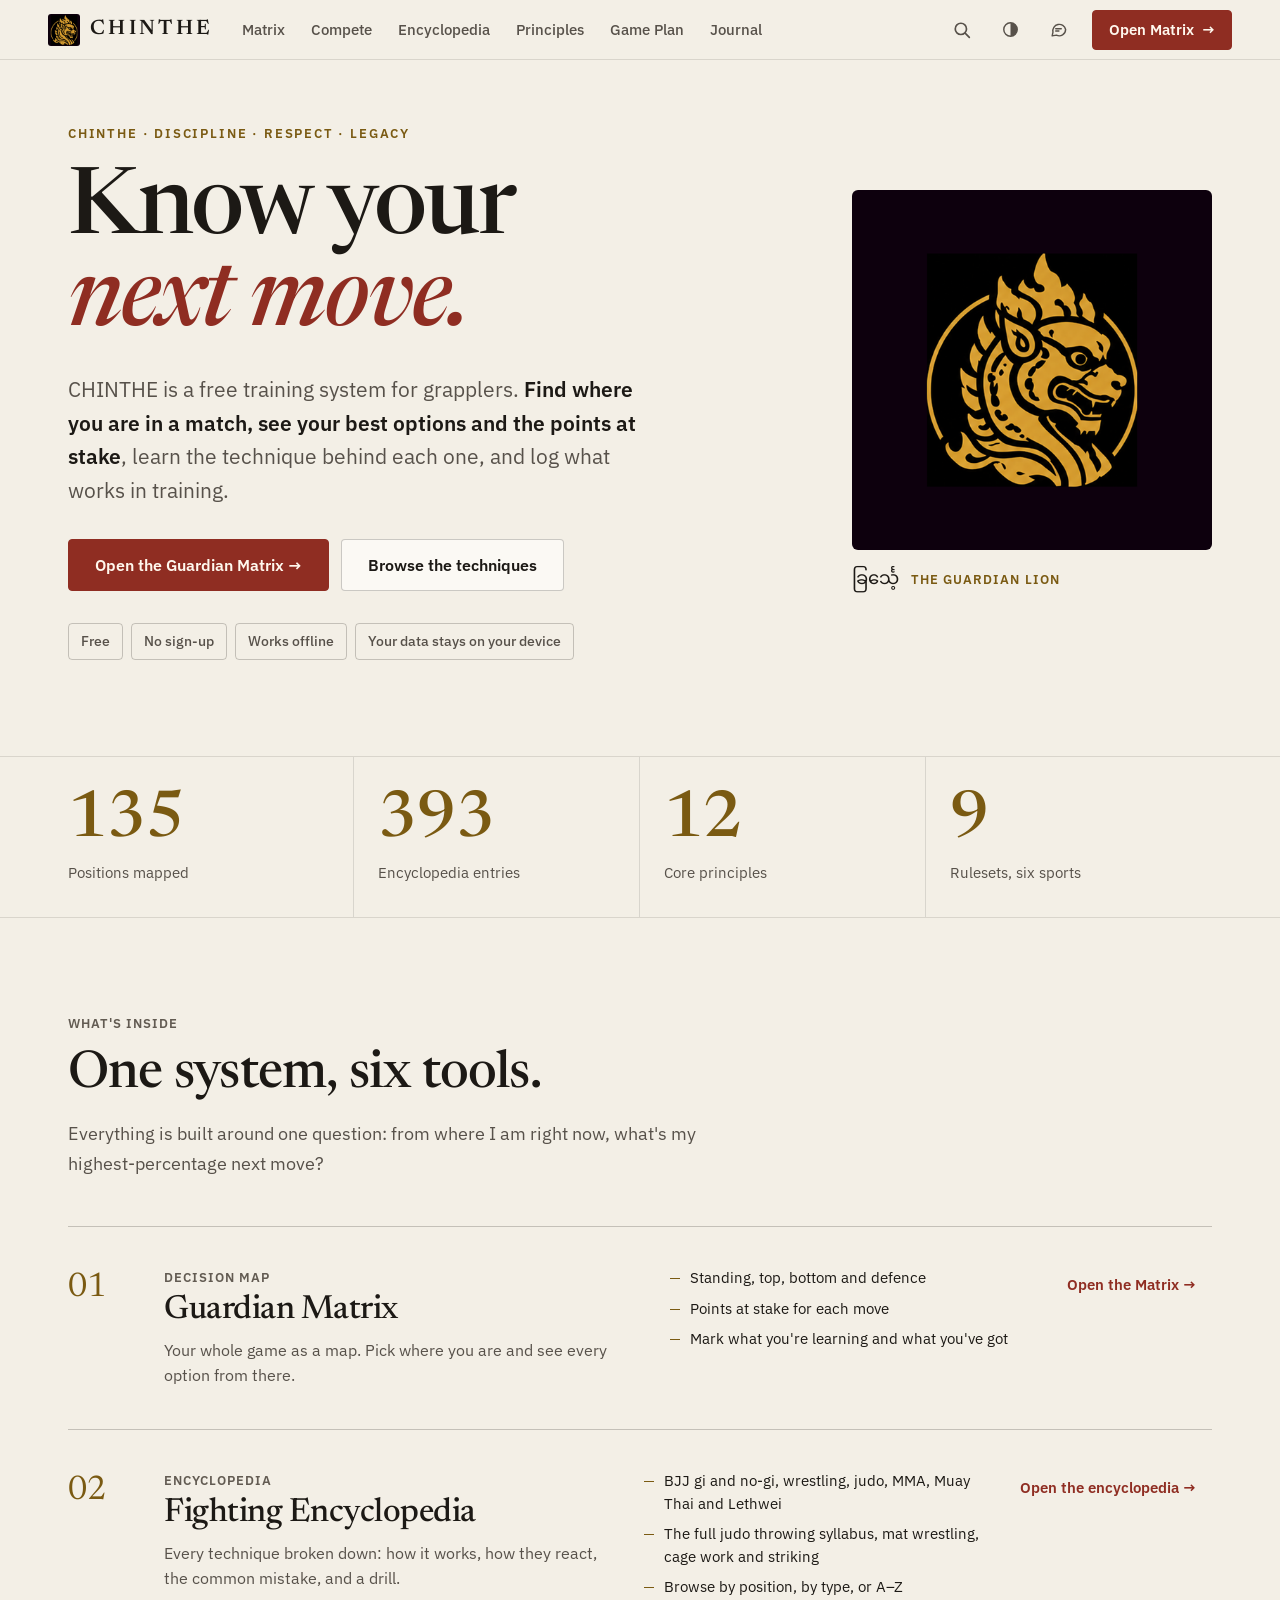
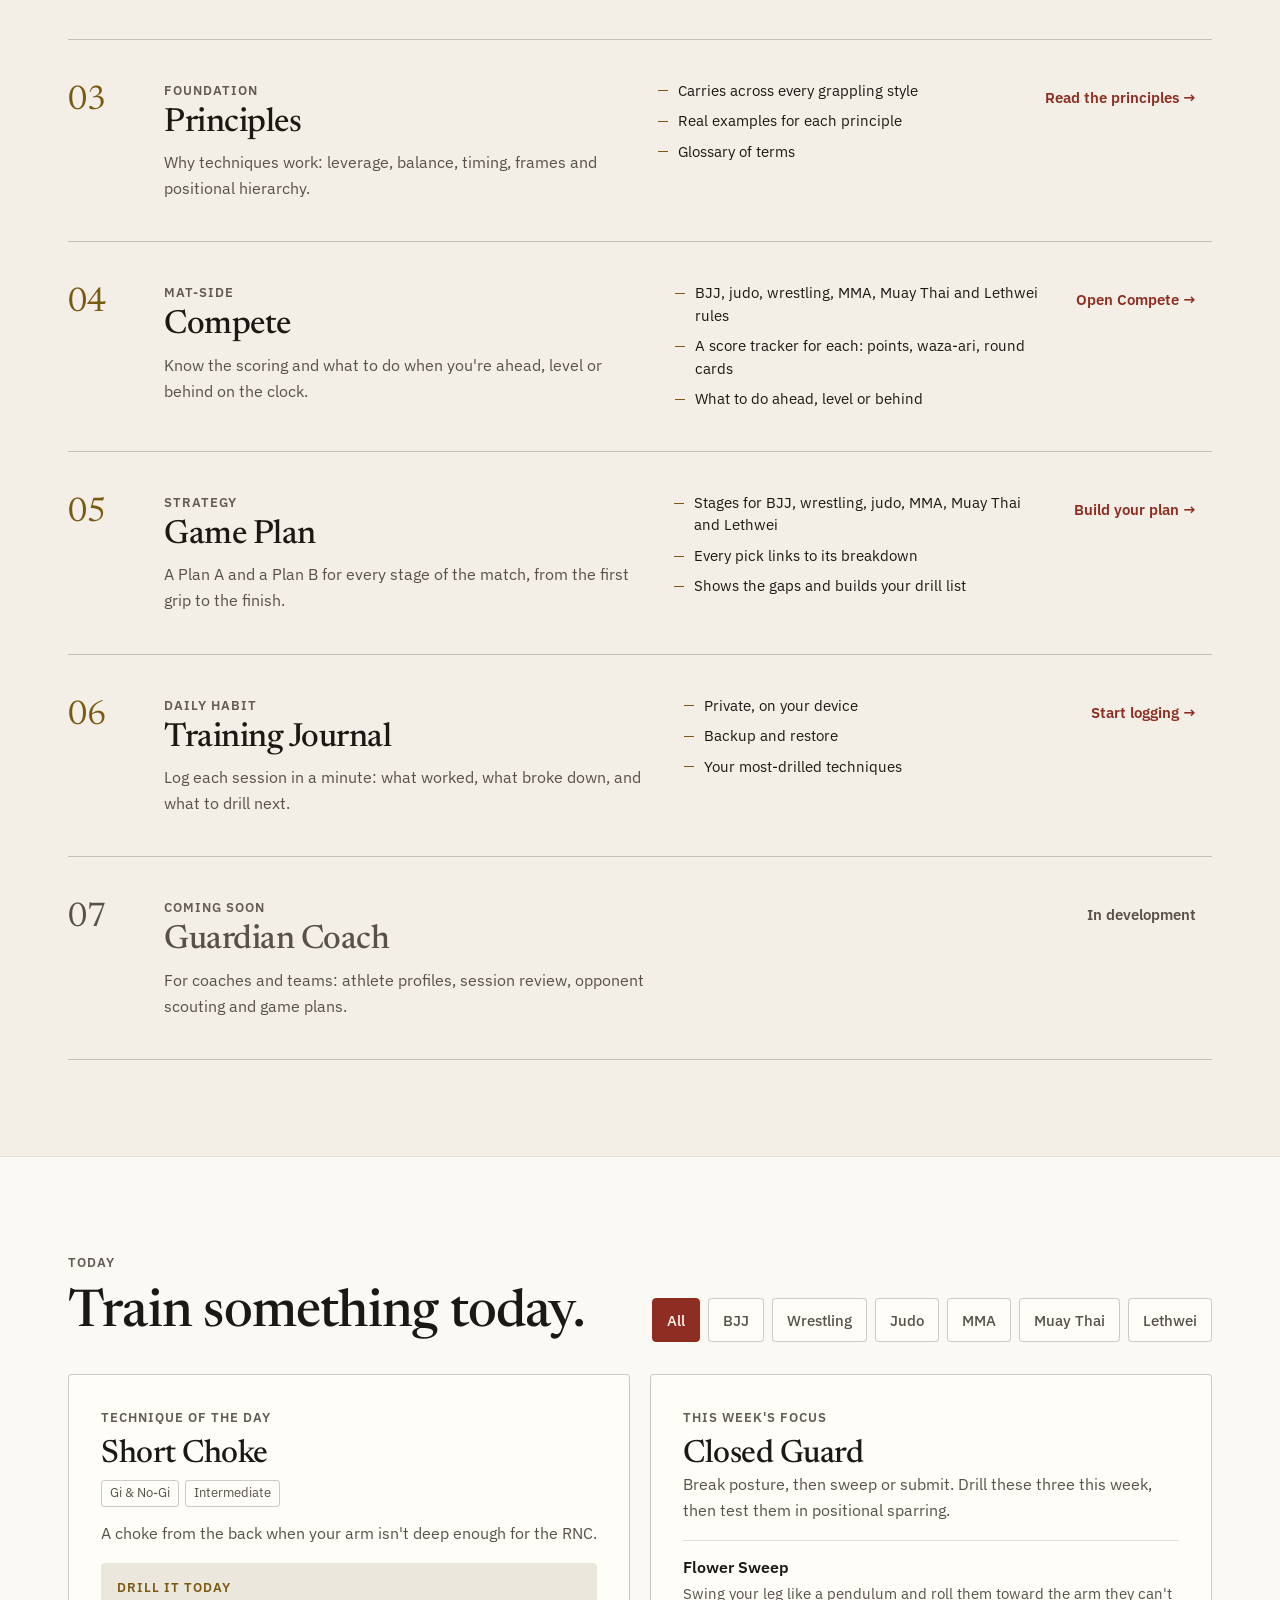
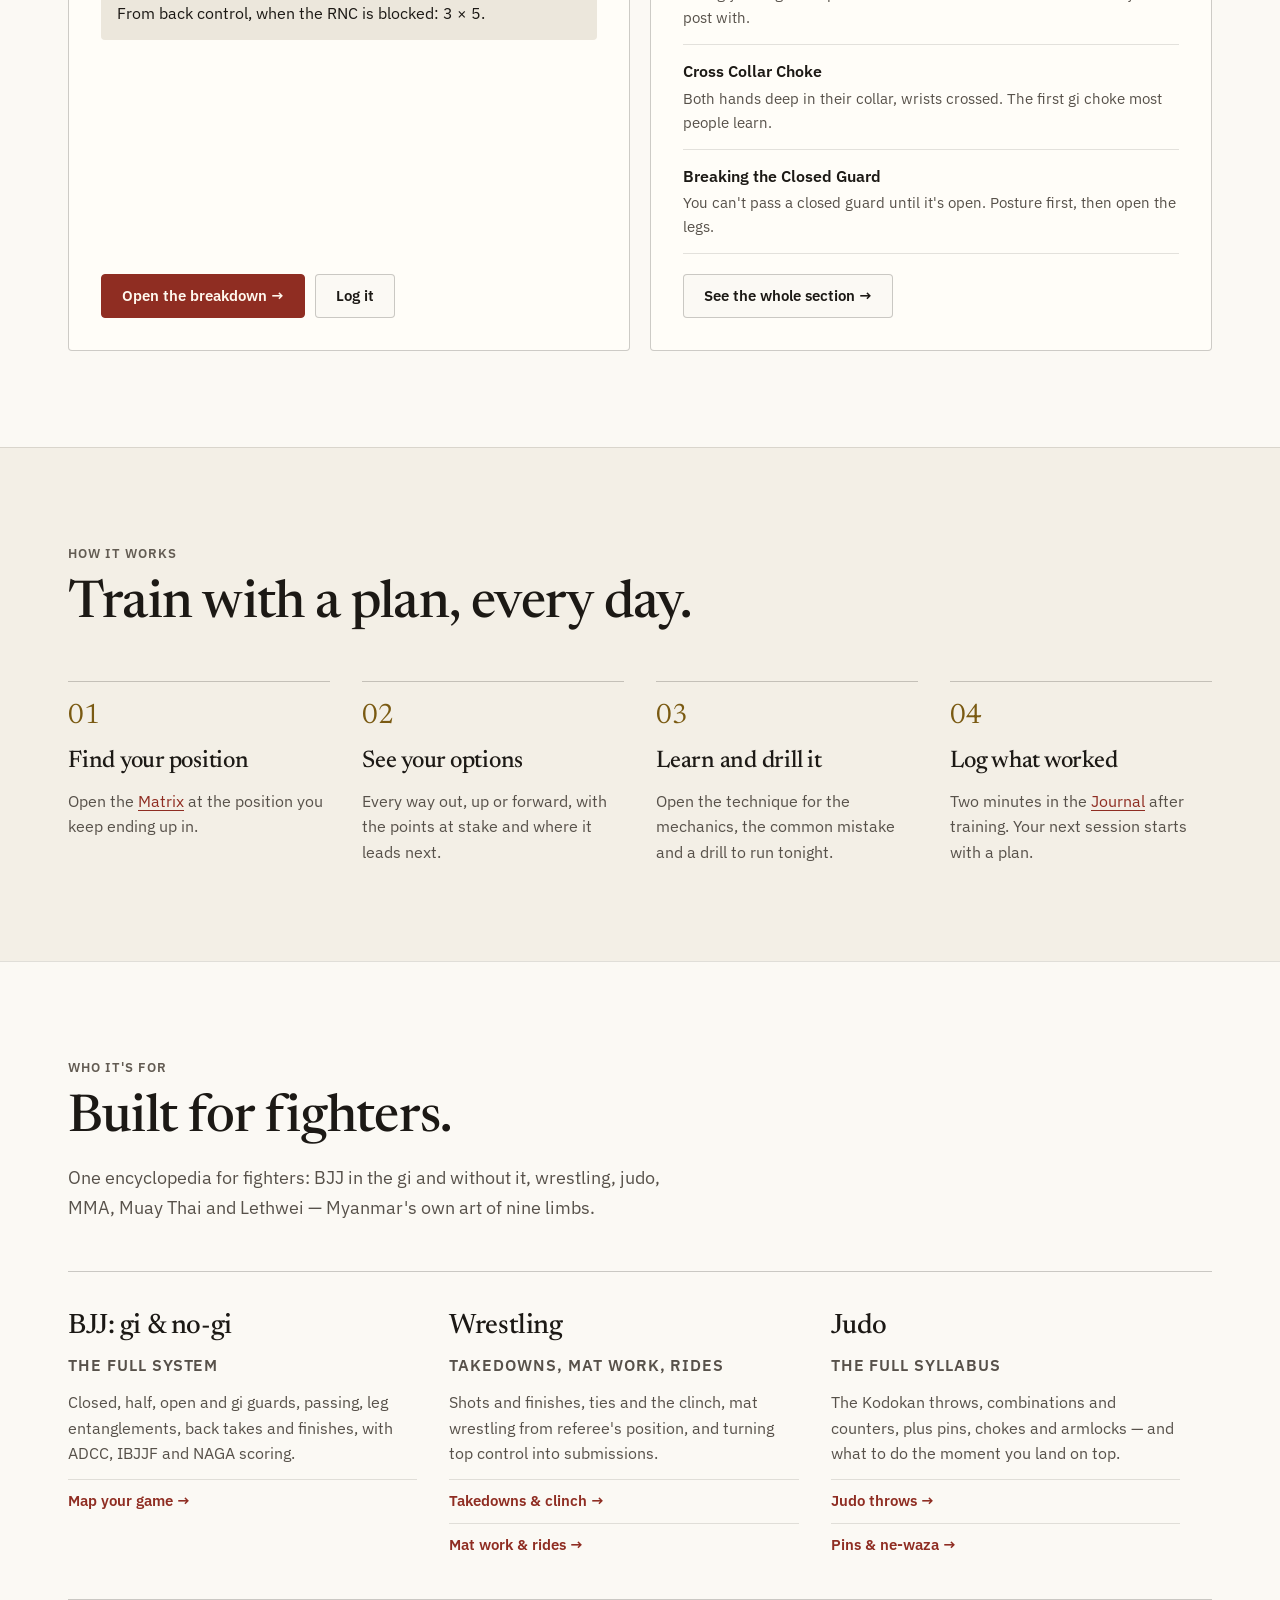
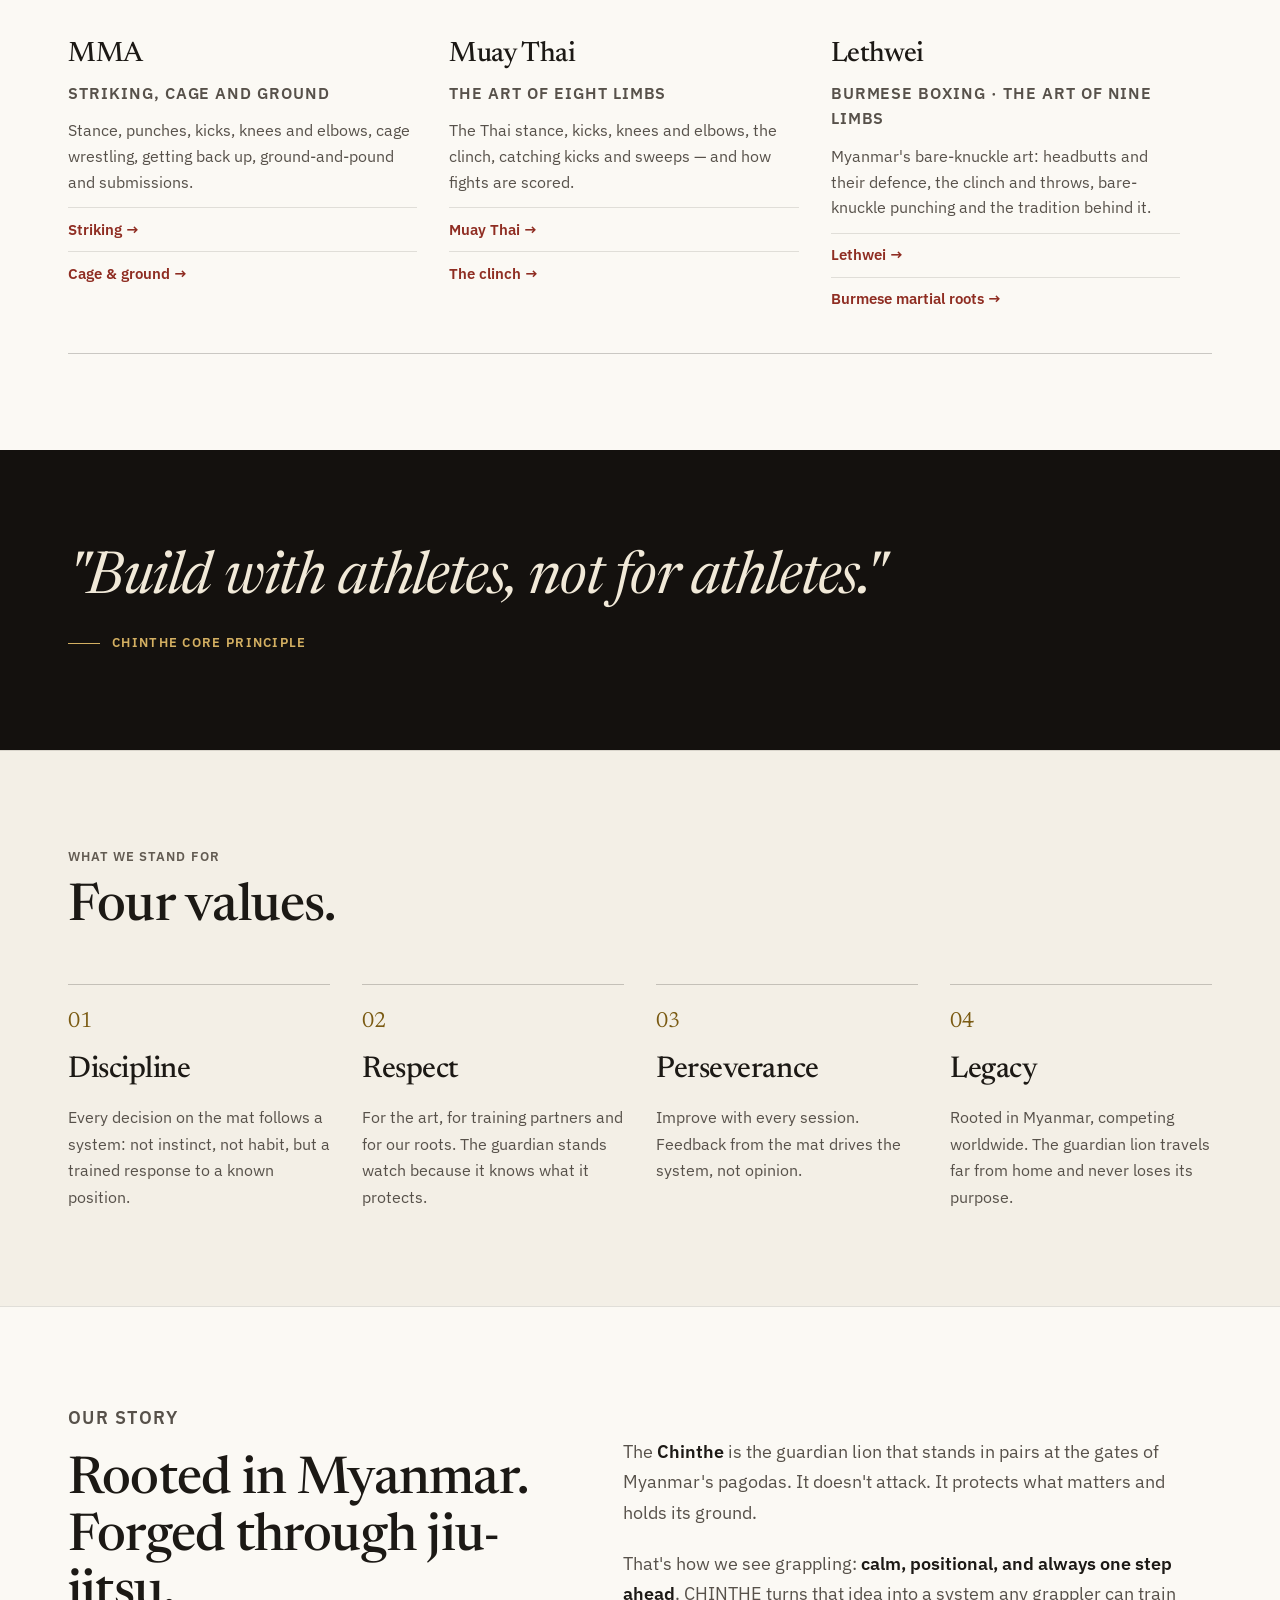
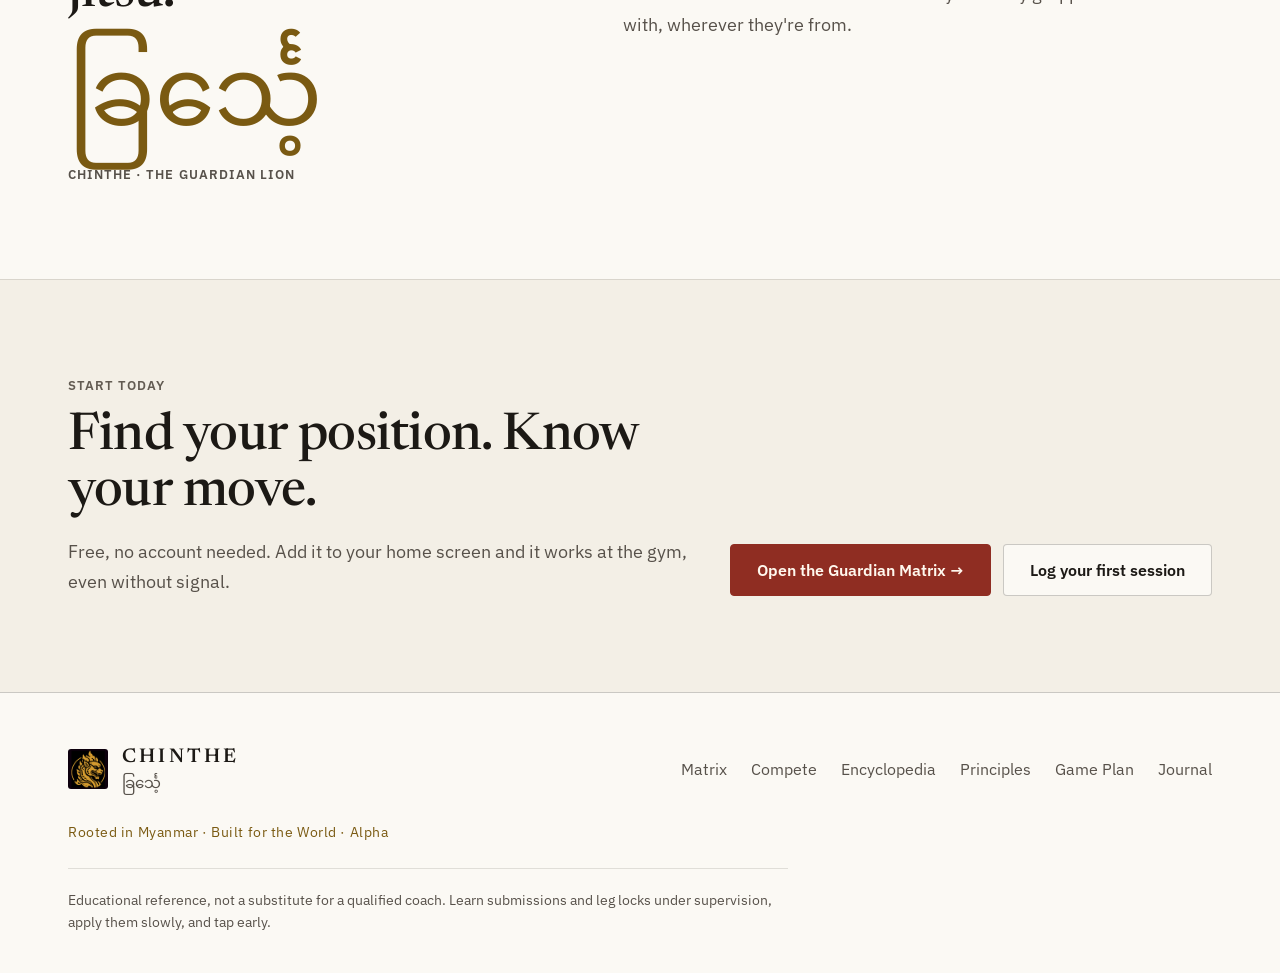
==== commit 95b0383a: "Lacquer and Gold: palette, type, shared header/footer, home layout Burmese lacquerware palette (pape" ====
--- a/index.html
+++ b/index.html
@@ -4,8 +4,8 @@
 <meta charset="UTF-8">
 <script>/* theme before first paint: avoids a flash of the wrong theme */try{var t=localStorage.getItem("chinthe_theme");if(t==="light"||t==="dark")document.documentElement.setAttribute("data-theme",t);}catch(e){}</script>
 <meta name="viewport" content="width=device-width, initial-scale=1.0">
-<meta name="theme-color" content="#0A0E13" media="(prefers-color-scheme: dark)">
-<meta name="theme-color" content="#F5F3EE" media="(prefers-color-scheme: light)">
+<meta name="theme-color" content="#13110F" media="(prefers-color-scheme: dark)">
+<meta name="theme-color" content="#F3EFE6" media="(prefers-color-scheme: light)">
 <meta name="description" content="A free fighting encyclopedia and training system: BJJ gi and no-gi, wrestling, judo, MMA, Muay Thai and Lethwei. Find where you are in a match, see your best options, learn each technique and log what works.">
 <title>CHINTHE — Know Your Next Move</title>
 <link rel="manifest" href="manifest.json">
@@ -21,202 +21,190 @@
 <link rel="icon" type="image/png" href="chinthe-lion.png">
 <link rel="preconnect" href="https://fonts.googleapis.com">
 <link rel="stylesheet" href="chinthe.css">
-<link href="https://fonts.googleapis.com/css2?family=Oswald:wght@400;500;600&family=Inter:wght@400;500;600&family=IBM+Plex+Mono:wght@400;500;600&family=Cinzel:wght@600&family=Noto+Sans+Myanmar:wght@400;600&display=swap" rel="stylesheet">
+<link href="https://fonts.googleapis.com/css2?family=Newsreader:opsz,wght@6..72,400;6..72,500;6..72,600&family=IBM+Plex+Sans:wght@400;500;600;700&family=IBM+Plex+Mono:wght@500&family=Noto+Sans+Myanmar:wght@400;600&display=swap" rel="stylesheet">
 <style>
-/* ── Tokens, reset, nav, buttons → chinthe.css. Home is the brand front door:
-   full-width sections, not the three-panel tool frame. ── */
+/* Home: the brand front door. Tokens, header, footer and buttons come from chinthe.css.
+   One content column (--content-max) with the shared gutter; every section is
+   separated by a hairline rule and aligned to the same left edge. */
 html { scroll-behavior: smooth; }
 body { overflow-x: hidden; }
-.wrap-w { max-width: 1200px; margin: 0 auto; padding: 0 24px; }
-.band { padding: 88px 0; }
-.band-alt { background: var(--surface); border-top: 1px solid var(--line); border-bottom: 1px solid var(--line); }
-.kicker { font-family: var(--font-ui); font-size: 12px; letter-spacing:0.08em; text-transform: uppercase; color:var(--label); margin-bottom: 14px; }
-.h2 { font-family: var(--font-display); font-weight: 600; text-transform: uppercase; letter-spacing: .01em; font-size: clamp(30px, 4.2vw, 48px); line-height: 1.05; color: var(--stone); margin: 0; }
-.lede { font-size: 17px; line-height: 1.65; color: var(--stone-dim); max-width: 640px; margin: 16px 0 0; }
-.band-head { margin-bottom: 44px; }
-
-/* ── Hero ── */
-.hero { position: relative; overflow: hidden; padding: 96px 0 88px; }
-.hero::before { content: ''; position: absolute; top: -30%; left: -10%; width: 900px; height: 900px; pointer-events: none;
-  background: radial-gradient(ellipse at center, color-mix(in srgb, var(--jade-bright) 22%, transparent) 0%, transparent 65%); }
-.hero-grid { position: relative; display: grid; grid-template-columns: 1fr; gap: 48px; align-items: center; }
-.hero-motto { font-family: var(--font-ui); font-size: 12px; letter-spacing: .22em; text-transform: uppercase; color: var(--gold); margin-bottom: 22px; }
-.hero h1 { font-family: var(--font-display); font-weight: 600; text-transform: uppercase; font-size: clamp(46px, 7.4vw, 92px); line-height: .95; letter-spacing: -.005em; margin: 0; color: var(--stone); }
-.hero h1 em { font-style: normal; color: var(--gold); }
-.hero-sub { font-size: clamp(17px, 1.6vw, 20px); line-height: 1.6; color: var(--stone-dim); max-width: 600px; margin: 24px 0 0; }
+.wrap-w { max-width: var(--content-max); margin: 0 auto; padding: 0 var(--gutter); }
+.band { padding: var(--space-24) 0; border-top: 1px solid var(--line); }
+.band-alt { background: var(--surface); }
+.kicker { font-family: var(--font-ui); font-size: 13px; font-weight: 600; letter-spacing: 0.08em; text-transform: uppercase; color: var(--label); margin: 0 0 var(--space-3); }
+.h2 { font-family: var(--font-display); font-weight: 500; letter-spacing: -0.015em; font-size: clamp(32px, 4.4vw, 52px); line-height: 1.08; color: var(--stone); margin: 0; }
+.lede { font-size: 18px; line-height: 1.65; color: var(--stone-dim); max-width: 640px; margin: var(--space-4) 0 0; }
+.band-head { margin-bottom: var(--space-12); max-width: 760px; }
+
+/* 1. Hero */
+.hero { padding: var(--space-16) 0 var(--space-24); }
+.hero-grid { display: grid; grid-template-columns: 1fr; gap: var(--space-10); align-items: center; }
+.hero-motto { font-family: var(--font-ui); font-size: 13px; font-weight: 600; letter-spacing: 0.14em; text-transform: uppercase; color: var(--gold); margin: 0 0 var(--space-5); }
+.hero h1 { font-family: var(--font-display); font-weight: 500; font-size: clamp(48px, 7.2vw, 96px); line-height: 1; letter-spacing: -0.025em; margin: 0; color: var(--stone); }
+.hero h1 em { font-style: italic; color: var(--accent); }
+.hero-sub { font-size: clamp(18px, 1.7vw, 21px); line-height: 1.6; color: var(--stone-dim); max-width: 600px; margin: var(--space-6) 0 0; }
 .hero-sub b { color: var(--stone); font-weight: 600; }
-.hero-actions { display: flex; flex-wrap: wrap; gap: 12px; margin-top: 34px; }
-.hero-actions .btn { padding: 14px 24px; }
-.hero-trust { display: flex; flex-wrap: wrap; gap: 8px 22px; margin-top: 30px; font-family: var(--font-ui); font-size: 14px; font-weight: 500; color: var(--stone-dim); }
-.hero-trust span::before { content: '✓ '; color:var(--gold); }
-.hero-mark { justify-self: center; text-align: center; }
-.hero-tile { width: min(340px, 72vw); aspect-ratio: 1; border-radius: 28px; background: var(--brand-night); display: grid; place-items: center;
-  box-shadow: 0 30px 70px color-mix(in srgb, var(--shadow) 30%, transparent); border: 1px solid color-mix(in srgb, var(--brand-gold) 22%, transparent); }
-/* the icon art sits on a near-black square; a slight contrast lift takes it to pure black so it merges with the tile */
-.hero-tile { background: var(--brand-black); overflow: hidden; }
-.hero-tile img { width: 118%; max-width: none; height: auto; filter: contrast(1.25); }
-.hero-mark-cap { margin-top: 16px; font-family: var(--font-myanmar); font-size: 15px; color: var(--stone-dim); }
-.hero-mark-cap b { display: block; font-family: var(--font-ui); font-weight: 500; font-size: 11px; letter-spacing:0.08em; text-transform: uppercase; color: var(--gold); margin-top: 6px; }
-@media (min-width: 960px) { .hero-grid { grid-template-columns: 1.35fr 1fr; } }
-
-/* ── Returning athlete strip (shown only when there is data on this device) ── */
+.hero-actions { display: flex; flex-wrap: wrap; gap: var(--space-3); margin-top: var(--space-8); }
+.hero-actions .btn { min-height: 52px; padding: 14px 26px; font-size: 16px; }
+.hero-trust { display: flex; flex-wrap: wrap; gap: var(--space-2); margin: var(--space-8) 0 0; padding: 0; list-style: none; }
+.hero-trust li { font-size: 14px; font-weight: 500; color: var(--stone-dim); border: 1px solid var(--line-strong); border-radius: var(--radius); padding: 6px 12px; }
+.hero-mark { margin: 0; justify-self: start; }
+/* The emblem art sits on its own near-black ground; --brand-black is that exact colour, so nothing is filtered */
+.hero-tile { width: min(360px, 70vw); aspect-ratio: 1; border-radius: var(--radius-lg); background: var(--brand-black); overflow: hidden; display: grid; place-items: center; }
+.hero-tile img { width: 100%; height: auto; }
+.hero-mark-cap { margin-top: var(--space-4); display: flex; align-items: baseline; gap: var(--space-3); }
+.hero-mark-cap span { font-family: var(--font-myanmar); font-size: 18px; color: var(--stone); }
+.hero-mark-cap b { font-family: var(--font-ui); font-weight: 600; font-size: 13px; letter-spacing: 0.08em; text-transform: uppercase; color: var(--gold); }
+@media (min-width: 960px) { .hero-grid { grid-template-columns: minmax(0, 1.4fr) minmax(0, 1fr); gap: var(--space-16); } .hero-mark { justify-self: end; } }
+
+/* Returning athlete strip (shown only when there is data on this device) */
 .welcome { border-top: 1px solid var(--line); background: var(--surface); }
-.welcome .wrap-w { display: flex; flex-wrap: wrap; align-items: center; gap: 14px 32px; padding-top: 18px; padding-bottom: 18px; }
-.welcome-title { font-family: var(--font-ui); font-weight: 600; font-size: 16px; color: var(--stone); }
-.welcome-stats { display: flex; flex-wrap: wrap; gap: 6px 22px; font-size: 14px; color: var(--stone-dim); }
-.welcome-stats b { color: var(--stone); font-family: var(--font-ui); font-weight: 600; }
+.welcome .wrap-w { display: flex; flex-wrap: wrap; align-items: center; gap: var(--space-3) var(--space-8); padding-top: var(--space-5); padding-bottom: var(--space-5); }
+.welcome-title { font-family: var(--font-display); font-weight: 500; font-size: 22px; color: var(--stone); }
+.welcome-stats { display: flex; flex-wrap: wrap; gap: 6px 22px; font-size: 15px; color: var(--stone-dim); }
+.welcome-stats b { color: var(--stone); font-weight: 600; }
 .welcome-links { margin-left: auto; display: flex; gap: 10px; flex-wrap: wrap; }
-.welcome-links .btn { padding: 9px 16px; }
-
-/* ── Today: technique of the day + weekly focus ── */
-.today { padding-top: 64px; padding-bottom: 64px; }
-.today-head { display: flex; flex-wrap: wrap; align-items: flex-end; justify-content: space-between; gap: 18px 32px; margin-bottom: 28px; }
+
+/* 2. Stat row: big numerals in one ruled row */
+.stats-band { border-top: 1px solid var(--line); }
+.stats { display: grid; grid-template-columns: repeat(2, minmax(0, 1fr)); margin: 0; }
+.stat { padding: var(--space-8) var(--space-6) var(--space-8) 0; border-bottom: 1px solid var(--line); }
+.stat:nth-child(odd) { border-right: 1px solid var(--line); }
+.stat:nth-child(even) { padding-left: var(--space-6); }
+.stat b { display: block; font-family: var(--font-display); font-weight: 500; font-size: clamp(44px, 5vw, 64px); line-height: 1; color: var(--gold); font-variant-numeric: lining-nums; }
+.stat span { display: block; margin-top: var(--space-2); font-size: 15px; color: var(--stone-dim); }
+@media (min-width: 800px) {
+  .stats { grid-template-columns: repeat(4, minmax(0, 1fr)); }
+  .stat { border-bottom: 0; border-right: 1px solid var(--line); padding-left: var(--space-6); }
+  .stat:first-child { padding-left: 0; }
+  .stat:last-child { border-right: 0; }
+}
+
+/* 3. Tools: numbered full-width rows; the whole row is the link */
+.mods { list-style: none; margin: 0; padding: 0; border-top: 1px solid var(--line-strong); }
+.mod {
+  display: grid; grid-template-columns: 48px minmax(0, 1fr); gap: var(--space-2) var(--space-5);
+  padding: var(--space-8) 0; border-bottom: 1px solid var(--line-strong); color: inherit; text-decoration: none;
+  transition: background 0.15s;
+}
+.mod-n { font-family: var(--font-display); font-size: 28px; line-height: 1; color: var(--gold); grid-row: span 2; padding-top: 4px; font-variant-numeric: lining-nums; }
+.mod-head { min-width: 0; }
+.mod-tag { font-family: var(--font-ui); font-size: 12.5px; font-weight: 600; letter-spacing: 0.08em; text-transform: uppercase; color: var(--label); }
+.mod-name { font-family: var(--font-display); font-weight: 500; font-size: clamp(26px, 2.6vw, 34px); line-height: 1.1; letter-spacing: -0.015em; color: var(--stone); margin: 6px 0 8px; }
+.mod p { font-size: 16px; line-height: 1.6; color: var(--stone-dim); margin: 0; max-width: 560px; }
+.mod ul { list-style: none; padding: 0; margin: 0; display: grid; gap: 8px; align-content: start; }
+.mod li { font-size: 15px; line-height: 1.5; color: var(--stone); padding-left: 20px; position: relative; }
+.mod li::before { content: ''; position: absolute; left: 0; top: 0.72em; width: 10px; height: 1px; background: var(--gold); }
+.mod-go { font-family: var(--font-ui); font-size: 15px; font-weight: 600; color: var(--accent); white-space: nowrap; align-self: start; }
+a.mod:hover { background: var(--surface); }
+a.mod:hover .mod-name { color: var(--accent); }
+a.mod:focus-visible { outline-offset: -2px; }
+.mod-soon .mod-n, .mod-soon .mod-name, .mod-soon .mod-go { color: var(--stone-dim); }
+.mod-soon p { color: var(--stone-dim); }
+@media (max-width: 799px) { .mod > ul, .mod > .mod-go { grid-column: 2; } }
+@media (min-width: 800px) {
+  .mod { grid-template-columns: 64px minmax(0, 1.3fr) minmax(0, 1fr) auto; gap: var(--space-8); padding: var(--space-10) var(--space-4) var(--space-10) 0; align-items: start; }
+  .mod-n { grid-row: auto; font-size: 34px; }
+  .mod-go { padding-top: 6px; }
+}
+
+/* Today: technique of the day and weekly focus */
+.today-head { display: flex; flex-wrap: wrap; align-items: flex-end; justify-content: space-between; gap: var(--space-5) var(--space-8); margin-bottom: var(--space-8); }
 .disc-pick { display: flex; flex-wrap: wrap; gap: 8px; }
-.disc-pick button { font-family: var(--font-ui); font-size: 14px; font-weight: 500; color: var(--stone-dim); background: var(--card); border: 1px solid var(--line-strong); border-radius: 999px; padding: 9px 14px; min-height: 40px; cursor: pointer; }
+.disc-pick button { font-family: var(--font-ui); font-size: 15px; font-weight: 500; color: var(--stone-dim); background: var(--card); border: 1px solid var(--line-strong); border-radius: var(--radius); padding: 10px 14px; min-height: 44px; cursor: pointer; }
+.disc-pick button:hover { color: var(--stone); }
 .disc-pick button[aria-pressed="true"] { color: var(--on-fill); background: var(--accent-fill); border-color: var(--accent-fill); }
-.today-grid { display: grid; grid-template-columns: 1fr; gap: 16px; }
-@media (min-width: 900px) { .today-grid { grid-template-columns: 1.2fr 1fr; } }
-.today-card { padding: 28px; border: 1px solid var(--line-strong); border-radius: 14px; background: var(--surface); display: flex; flex-direction: column; }
+.today-grid { display: grid; grid-template-columns: repeat(auto-fit, minmax(min(100%, 420px), 1fr)); gap: var(--space-5); }
+.today-card { padding: var(--space-8); border: 1px solid var(--line-strong); border-radius: var(--radius); background: var(--card); display: flex; flex-direction: column; }
 .today-card .mod-tag { margin-bottom: 10px; }
-.today-meta { display: flex; flex-wrap: wrap; gap: 6px; margin: 4px 0 12px; }
-.today-chip { font-family: var(--font-ui); font-size: 11px; letter-spacing: .06em; color: var(--stone-dim); border: 1px solid var(--line-strong); border-radius: 6px; padding: 3px 8px; }
-.today-name { font-family: var(--font-ui); font-weight: 700; font-size: 26px; line-height: 1.15; letter-spacing: -.01em; color: var(--stone); margin: 0; }
-.today-card p { font-size: 15.5px; line-height: 1.6; color: var(--stone-dim); margin: 0 0 14px; }
-.today-drill { border-left: 3px solid var(--gold); padding: 10px 14px; background: var(--bg); border-radius: 0 8px 8px 0; font-size: 15px; line-height: 1.55; color: var(--stone); margin: 0 0 18px; }
-.today-drill b { display: block; font-family: var(--font-ui); font-weight: 500; font-size: 11px; letter-spacing:0.08em; text-transform: uppercase; color: var(--gold); margin-bottom: 4px; }
+.today-meta { display: flex; flex-wrap: wrap; gap: 6px; margin: 8px 0 14px; }
+.today-chip { font-size: 13px; color: var(--stone-dim); border: 1px solid var(--line-strong); border-radius: var(--radius-sm); padding: 2px 8px; }
+.today-name { font-family: var(--font-display); font-weight: 500; font-size: 32px; line-height: 1.1; letter-spacing: -0.015em; color: var(--stone); margin: 0; }
+.today-card p { font-size: 16px; line-height: 1.6; color: var(--stone-dim); margin: 0 0 16px; }
+.today-drill { padding: 14px 16px; background: var(--surface-2); border-radius: var(--radius); font-size: 16px; line-height: 1.6; color: var(--stone); margin: 0 0 20px; }
+.today-drill b { display: block; font-size: 12.5px; font-weight: 600; letter-spacing: 0.08em; text-transform: uppercase; color: var(--gold); margin-bottom: 4px; }
 .today-actions { display: flex; flex-wrap: wrap; gap: 10px; margin-top: auto; }
-.today-actions .btn { padding: 10px 18px; }
-.week-list { list-style: none; padding: 0; margin: 0 0 18px; display: grid; gap: 8px; }
-.week-list a { display: block; padding: 12px 14px; border: 1px solid var(--line); border-radius: 10px; color: var(--stone); text-decoration: none; background: var(--bg); }
-.week-list a:hover { border-color: var(--gold); }
-.week-list span { display: block; font-size: 13px; color: var(--stone-dim); margin-top: 2px; }
-
-/* ── Numbers ── */
-.stats { display: grid; grid-template-columns: repeat(2, 1fr); border-top: 1px solid var(--line); border-bottom: 1px solid var(--line); }
-.stat { padding: 30px 24px; border-right: 1px solid var(--line); border-bottom: 1px solid var(--line); }
-.stat b { display: block; font-family: var(--font-display); font-weight: 600; font-size: 44px; line-height: 1; color: var(--gold); }
-.stat span { display: block; margin-top: 8px; font-family: var(--font-ui); font-size: 12px; letter-spacing:0.08em; text-transform: uppercase; color: var(--stone-dim); }
-@media (min-width: 800px) { .stats { grid-template-columns: repeat(4, 1fr); } .stat { border-bottom: 0; } .stat:last-child { border-right: 0; } }
-
-/* ── What's inside ── */
-.mods { display: grid; grid-template-columns: 1fr; gap: 16px; }
-@media (min-width: 720px) { .mods { grid-template-columns: repeat(2, 1fr); } }
-@media (min-width: 1080px) { .mods { grid-template-columns: repeat(3, 1fr); } }
-.mod { display: flex; flex-direction: column; padding: 28px; border: 1px solid var(--line-strong); border-radius: 14px; background: var(--bg); color: inherit; text-decoration: none; transition: border-color .15s, transform .15s; }
-a.mod:hover { border-color: var(--gold); transform: translateY(-2px); }
-.mod-tag { font-family: var(--font-ui); font-size: 11px; letter-spacing:0.08em; text-transform: uppercase; color:var(--label); }
-.mod-name { font-family: var(--font-ui); font-weight: 700; font-size: 21px; letter-spacing: -.01em; color: var(--stone); margin: 10px 0 8px; }
-.mod p { font-size: 15px; line-height: 1.6; color: var(--stone-dim); margin: 0 0 16px; }
-.mod ul { list-style: none; padding: 0; margin: 0 0 22px; display: grid; gap: 7px; }
-.mod li { font-size: 14px; color: var(--stone); padding-left: 18px; position: relative; }
-.mod li::before { content: '—'; position: absolute; left: 0; color: var(--gold); }
-.mod-go { margin-top: auto; font-family: var(--font-ui); font-size: 14px; font-weight: 600; color: var(--gold); }
-.mod-soon { background: var(--surface-2); border-color: var(--line); }
-@media (min-width: 720px) { .mod-soon { grid-column: 1 / -1; } }
-.mod-soon .mod-go { color: var(--stone-dim); }
-
-/* ── How it works ── */
-.steps { display: grid; grid-template-columns: 1fr; gap: 0; counter-reset: s; }
-@media (min-width: 900px) { .steps { grid-template-columns: repeat(4, 1fr); } }
-.step { padding: 26px 24px 26px 0; border-top: 2px solid var(--line-strong); }
-.step:first-child { border-top-color: var(--gold); }
-.step-n { font-family: var(--font-ui); font-size: 13px; color: var(--gold); letter-spacing: .1em; }
-.step h3 { font-family: var(--font-ui); font-weight: 700; font-size: 18px; margin: 10px 0 8px; color: var(--stone); }
-.step p { font-size: 15px; line-height: 1.6; color: var(--stone-dim); margin: 0; }
-.step a { color: var(--gold); }
-
-/* ── Who it's for ── */
-.who { display: grid; grid-template-columns: 1fr; gap: 16px; }
-@media (min-width: 720px) { .who { grid-template-columns: repeat(2, 1fr); } }
-@media (min-width: 1080px) { .who { grid-template-columns: repeat(3, 1fr); } }
-.who-card { padding: 26px; border-radius: 14px; background: var(--bg); border: 1px solid var(--line-strong); }
-.who-card h3 { font-family: var(--font-ui); font-weight: 700; font-size: 20px; margin: 0 0 6px; color: var(--stone); }
-.who-for { font-size: 14px; color:var(--label); margin: 0 0 12px; }
-.who-card p { font-size: 14.5px; line-height: 1.6; color: var(--stone-dim); margin: 0 0 14px; }
-.who-card a { font-size: 14px; color: var(--gold); text-decoration: none; display: block; padding: 10px 0; }
-.who-card a:hover { text-decoration: underline; }
-
-/* ── Brand: philosophy band + values + origin (fixed brand colours in both themes) ── */
-.philosophy { background: linear-gradient(135deg, var(--brand-band) 0%, var(--brand-band-deep) 100%); text-align: center; padding: 96px 24px; position: relative; overflow: hidden; }
-.philosophy-mark { font-family: var(--font-ui); font-size: 22px; color: var(--brand-gold); opacity: .6; margin-bottom: 26px; letter-spacing:0.08em; }
-.philosophy-quote { font-family: var(--font-serif); font-weight: 600; font-size: clamp(24px, 3.6vw, 44px); text-transform: uppercase; letter-spacing: .05em; color: var(--brand-ink); line-height: 1.25; max-width: 820px; margin: 0 auto 18px; }
-.philosophy-attr { font-family: var(--font-ui); font-size: 11px; letter-spacing:0.08em; text-transform: uppercase; color: color-mix(in srgb, var(--brand-ink) 60%, transparent); margin: 0; }
-.values { display: grid; grid-template-columns: 1fr; gap: 32px; }
-@media (min-width: 720px) { .values { grid-template-columns: repeat(2, 1fr); } }
-@media (min-width: 1080px) { .values { grid-template-columns: repeat(4, 1fr); } }
-.value-n { font-family: var(--font-ui); font-size: 12px; color: var(--gold); letter-spacing:0.08em; }
-.value h3 { font-family: var(--font-display); font-weight: 600; text-transform: uppercase; font-size: 26px; margin: 8px 0 10px; color: var(--stone); }
-.value p { font-size: 15px; line-height: 1.65; color: var(--stone-dim); margin: 0; }
-.origin { display: grid; grid-template-columns: 1fr; gap: 40px; align-items: center; }
-@media (min-width: 900px) { .origin { grid-template-columns: 1fr 1.3fr; } }
-.origin-word { font-family: var(--font-myanmar); font-size: clamp(64px, 10vw, 120px); color: var(--gold); line-height: 1.1; }
-.origin-word small { display: block; font-family: var(--font-ui); font-size: 12px; letter-spacing:0.08em; text-transform: uppercase; color: var(--stone-dim); margin-top: 10px; }
-.origin p { font-size: 17px; line-height: 1.7; color: var(--stone-dim); margin: 0 0 16px; }
+.week-list { list-style: none; padding: 0; margin: 0 0 20px; display: grid; gap: 0; border-top: 1px solid var(--line); }
+.week-list a { display: block; padding: 14px 0; border-bottom: 1px solid var(--line); color: var(--stone); font-weight: 600; text-decoration: none; }
+.week-list a:hover { color: var(--accent); }
+.week-list span { display: block; font-size: 15px; font-weight: 400; color: var(--stone-dim); margin-top: 2px; }
+
+/* 4. How it works: four equal steps */
+.steps { list-style: none; margin: 0; padding: 0; display: grid; grid-template-columns: repeat(auto-fit, minmax(min(100%, 220px), 1fr)); gap: var(--space-8); }
+.step { padding-top: var(--space-5); border-top: 1px solid var(--line-strong); }
+.step-n { font-family: var(--font-display); font-size: 28px; line-height: 1; color: var(--gold); font-variant-numeric: lining-nums; }
+.step h3 { font-family: var(--font-display); font-weight: 500; font-size: 24px; letter-spacing: -0.01em; margin: var(--space-3) 0 var(--space-2); color: var(--stone); }
+.step p { font-size: 16px; line-height: 1.6; color: var(--stone-dim); margin: 0; }
+.step a { color: var(--accent); text-decoration: underline; text-underline-offset: 3px; }
+
+/* 5. Built for fighters: 3 × 2, 2 × 3 on tablet, one column on phones */
+.who { display: grid; grid-template-columns: 1fr; gap: 0; border-top: 1px solid var(--line-strong); }
+@media (min-width: 720px) { .who { grid-template-columns: repeat(2, minmax(0, 1fr)); } }
+@media (min-width: 1080px) { .who { grid-template-columns: repeat(3, minmax(0, 1fr)); } }
+.who-card { padding: var(--space-8) var(--space-6) var(--space-8) 0; border-bottom: 1px solid var(--line-strong); }
+@media (min-width: 720px) { .who-card { padding-right: var(--space-8); } }
+.who-card h3 { font-family: var(--font-display); font-weight: 500; font-size: 28px; letter-spacing: -0.015em; margin: 0 0 4px; color: var(--stone); }
+.who-for { font-size: 13px; font-weight: 600; letter-spacing: 0.06em; text-transform: uppercase; color: var(--gold); margin: 0 0 12px; }
+.who-card p { font-size: 16px; line-height: 1.6; color: var(--stone-dim); margin: 0 0 12px; }
+.who-card a { display: flex; align-items: center; min-height: 44px; font-size: 15px; font-weight: 600; color: var(--accent); text-decoration: none; border-top: 1px solid var(--line); }
+.who-card a:hover { text-decoration: underline; text-underline-offset: 3px; }
+
+/* 6. Pull quote on black lacquer, the same in both themes */
+.philosophy { background: var(--brand-band); padding: var(--space-24) 0; }
+.philosophy-quote { font-family: var(--font-display); font-weight: 400; font-style: italic; font-size: clamp(32px, 4.6vw, 60px); line-height: 1.15; letter-spacing: -0.02em; color: var(--brand-ink); max-width: 900px; margin: 0 0 var(--space-5); }
+.philosophy-attr { font-size: 13px; font-weight: 600; letter-spacing: 0.1em; text-transform: uppercase; color: var(--brand-gold); margin: 0; display: flex; align-items: center; gap: var(--space-3); }
+.philosophy-attr::before { content: ''; width: 32px; height: 1px; background: var(--brand-gold); }
+
+/* 7. Values */
+.values { display: grid; grid-template-columns: repeat(auto-fit, minmax(min(100%, 230px), 1fr)); gap: var(--space-8); }
+.value { padding-top: var(--space-5); border-top: 1px solid var(--line-strong); }
+.value-n { font-family: var(--font-display); font-size: 22px; color: var(--gold); font-variant-numeric: lining-nums; }
+.value h3 { font-family: var(--font-display); font-weight: 500; font-size: 30px; letter-spacing: -0.015em; margin: 6px 0 10px; color: var(--stone); }
+.value p { font-size: 16px; line-height: 1.65; color: var(--stone-dim); margin: 0; }
+
+/* 8. Our story: heading left, two paragraphs right */
+.origin { display: grid; grid-template-columns: 1fr; gap: var(--space-8); }
+@media (min-width: 900px) { .origin { grid-template-columns: minmax(0, 1fr) minmax(0, 1.2fr); gap: var(--space-16); } }
+.origin-word { font-family: var(--font-myanmar); font-size: clamp(56px, 8vw, 96px); color: var(--gold); line-height: 1.2; margin-top: var(--space-6); }
+.origin-word small { display: block; font-family: var(--font-ui); font-size: 13px; font-weight: 600; letter-spacing: 0.08em; text-transform: uppercase; color: var(--stone-dim); margin-top: 6px; }
+.origin p { font-size: 18px; line-height: 1.7; color: var(--stone-dim); margin: 0 0 var(--space-5); }
 .origin p b { color: var(--stone); font-weight: 600; }
-
-/* ── Closing CTA ── */
-.cta { text-align: center; }
-.cta .lede { margin-left: auto; margin-right: auto; }
-.cta .hero-actions { justify-content: center; }
-
-/* ── Footer ── */
-footer { border-top: 1px solid var(--line); padding: 40px 0 48px; }
-.footer-inner { display: flex; flex-wrap: wrap; gap: 20px 40px; justify-content: space-between; align-items: flex-start; }
-.footer-brand { font-family: var(--font-display); font-weight: 600; letter-spacing:0.08em; font-size: 18px; color: var(--stone); }
-.footer-myanmar { font-family: var(--font-myanmar); color: var(--stone-dim); margin-top: 4px; }
-.footer-links { display: flex; flex-wrap: wrap; gap: 8px 22px; }
-.footer-links a { color: var(--stone-dim); text-decoration: none; font-size: 14px; padding: 10px 0; }
-.footer-links a:hover { color: var(--gold); }
-.footer-tagline { font-family: var(--font-ui); font-size: 11px; letter-spacing:0.08em; text-transform: uppercase; color: var(--stone-dim); }
-.footer-safety { margin: 24px 0 0; font-size: 13px; line-height: 1.55; color: var(--stone-dim); max-width: 760px; }
+@media (min-width: 900px) { .origin-copy { padding-top: 34px; } }
+
+/* 9. Closing call to action */
+.cta-row { display: grid; grid-template-columns: 1fr; gap: var(--space-6); align-items: end; }
+@media (min-width: 900px) { .cta-row { grid-template-columns: minmax(0, 1.4fr) auto; } .cta-row .hero-actions { margin-top: 0; } }
 
 @media (max-width: 640px) {
-  .band { padding: 64px 0; }
-  .hero { padding: 56px 0 64px; }
-  .hero-actions .btn { flex: 1 1 100%; text-align: center; }
+  .band { padding: var(--space-16) 0; }
+  .hero { padding: var(--space-10) 0 var(--space-16); }
+  .hero-actions .btn { flex: 1 1 100%; }
   .welcome-links { margin-left: 0; }
-  .hero-tile { width: 200px; border-radius: 22px; }
-  .hero-grid { gap: 36px; }
+  .hero-tile { width: 220px; }
 }
 </style>
 </head>
 <body>
 
-<nav class="site-nav">
-  <div class="site-nav-inner">
-    <a class="site-nav-brand" href="index.html">
-      <img class="site-nav-lion" src="chinthe-lion.png" alt="" width="28" height="28">
-      <span class="site-nav-wordmark">CHINTHE</span>
-    </a>
-    <div class="site-nav-links">
-      <a class="site-nav-link active" href="index.html">Home</a>
-      <a class="site-nav-link" href="chinthe-guardian-matrix.html">Matrix</a>
-      <a class="site-nav-link" href="competition.html">Compete</a>
-      <a class="site-nav-link" href="knowledge.html">Encyclopedia</a>
-      <a class="site-nav-link" href="principles.html">Principles</a>
-      <a class="site-nav-link" href="gameplan.html">Game Plan</a>
-      <a class="site-nav-link" href="journal.html">Journal</a>
-    </div>
-  </div>
-</nav>
+<nav class="site-nav" aria-label="Main"></nav>
 
 <main>
 <section class="hero">
   <div class="wrap-w hero-grid">
     <div>
-      <div class="hero-motto">CHINTHE · Discipline · Respect · Legacy</div>
+      <p class="hero-motto">CHINTHE · Discipline · Respect · Legacy</p>
       <h1>Know your<br><em>next move.</em></h1>
       <p class="hero-sub">CHINTHE is a free training system for grapplers. <b>Find where you are in a match, see your best options and the points at stake</b>, learn the technique behind each one, and log what works in training.</p>
       <div class="hero-actions">
         <a class="btn btn-primary" href="chinthe-guardian-matrix.html">Open the Guardian Matrix →</a>
         <a class="btn btn-secondary" href="knowledge.html">Browse the techniques</a>
       </div>
-      <div class="hero-trust"><span>Free</span><span>No sign-up</span><span>Works offline</span><span>Your data stays on your device</span></div>
-    </div>
-    <div class="hero-mark" aria-hidden="true">
+      <ul class="hero-trust" aria-label="At a glance"><li>Free</li><li>No sign-up</li><li>Works offline</li><li>Your data stays on your device</li></ul>
+    </div>
+    <figure class="hero-mark" aria-hidden="true">
       <div class="hero-tile"><img src="icon-512.png" alt="" width="512" height="512"></div>
-      <div class="hero-mark-cap">ခြင်္သေ့<b>The Guardian Lion</b></div>
-    </div>
+      <figcaption class="hero-mark-cap"><span lang="my">ခြင်္သေ့</span><b>The Guardian Lion</b></figcaption>
+    </figure>
   </div>
 </section>
 
@@ -238,110 +226,106 @@
   </div>
 </section>
 
-<section class="band today" id="today" aria-label="Today">
-  <div class="wrap-w">
-    <div class="today-head">
-      <div>
-        <div class="kicker">Today</div>
-        <h2 class="h2">Train something today.</h2>
-      </div>
-      <div class="disc-pick" role="group" aria-label="Your discipline" id="discPick"></div>
-    </div>
-    <div class="today-grid">
-      <article class="today-card" id="todayCard" aria-live="polite"></article>
-      <article class="today-card" id="weekCard" aria-live="polite"></article>
-    </div>
-  </div>
-</section>
-
-<div class="wrap-w">
-  <div class="stats" aria-label="What's in CHINTHE">
-    <div class="stat"><b data-node-count="{n}">135</b><span>Positions mapped</span></div>
-    <div class="stat"><b id="techCount">393</b><span>Encyclopedia entries</span></div>
-    <div class="stat"><b>12</b><span>Core principles</span></div>
-    <div class="stat"><b>9</b><span>Rulesets, six sports</span></div>
-  </div>
-</div>
+<section class="stats-band" aria-label="What's in CHINTHE">
+  <div class="wrap-w">
+    <div class="stats">
+      <div class="stat"><b data-node-count="{n}">135</b><span>Positions mapped</span></div>
+      <div class="stat"><b id="techCount">393</b><span>Encyclopedia entries</span></div>
+      <div class="stat"><b>12</b><span>Core principles</span></div>
+      <div class="stat"><b>9</b><span>Rulesets, six sports</span></div>
+    </div>
+  </div>
+</section>
 
 <section class="band" id="inside">
   <div class="wrap-w">
     <div class="band-head">
-      <div class="kicker">What's inside</div>
+      <p class="kicker">What's inside</p>
       <h2 class="h2">One system, six tools.</h2>
       <p class="lede">Everything is built around one question: from where I am right now, what's my highest-percentage next move?</p>
     </div>
     <div class="mods">
       <a class="mod" href="chinthe-guardian-matrix.html">
-        <div class="mod-tag">Decision map</div>
-        <div class="mod-name">Guardian Matrix</div>
-        <p>Your whole game as a map. Pick where you are and see every option from there.</p>
+        <span class="mod-n">01</span>
+        <div class="mod-head"><div class="mod-tag">Decision map</div><div class="mod-name">Guardian Matrix</div><p>Your whole game as a map. Pick where you are and see every option from there.</p></div>
         <ul><li>Standing, top, bottom and defence</li><li>Points at stake for each move</li><li>Mark what you're learning and what you've got</li></ul>
         <span class="mod-go">Open the Matrix →</span>
       </a>
       <a class="mod" href="knowledge.html">
-        <div class="mod-tag">Encyclopedia</div>
-        <div class="mod-name">Fighting Encyclopedia</div>
-        <p>Every technique broken down: how it works, how they react, the common mistake, and a drill.</p>
+        <span class="mod-n">02</span>
+        <div class="mod-head"><div class="mod-tag">Encyclopedia</div><div class="mod-name">Fighting Encyclopedia</div><p>Every technique broken down: how it works, how they react, the common mistake, and a drill.</p></div>
         <ul><li>BJJ gi and no-gi, wrestling, judo, MMA, Muay Thai and Lethwei</li><li>The full judo throwing syllabus, mat wrestling, cage work and striking</li><li>Browse by position, by type, or A–Z</li></ul>
         <span class="mod-go">Open the encyclopedia →</span>
       </a>
       <a class="mod" href="principles.html">
-        <div class="mod-tag">Foundation</div>
-        <div class="mod-name">Principles</div>
-        <p>Why techniques work: leverage, balance, timing, frames and positional hierarchy.</p>
+        <span class="mod-n">03</span>
+        <div class="mod-head"><div class="mod-tag">Foundation</div><div class="mod-name">Principles</div><p>Why techniques work: leverage, balance, timing, frames and positional hierarchy.</p></div>
         <ul><li>Carries across every grappling style</li><li>Real examples for each principle</li><li>Glossary of terms</li></ul>
         <span class="mod-go">Read the principles →</span>
       </a>
       <a class="mod" href="competition.html">
-        <div class="mod-tag">Mat-side</div>
-        <div class="mod-name">Compete</div>
-        <p>Know the scoring and what to do when you're ahead, level or behind on the clock.</p>
+        <span class="mod-n">04</span>
+        <div class="mod-head"><div class="mod-tag">Mat-side</div><div class="mod-name">Compete</div><p>Know the scoring and what to do when you're ahead, level or behind on the clock.</p></div>
         <ul><li>BJJ, judo, wrestling, MMA, Muay Thai and Lethwei rules</li><li>A score tracker for each: points, waza-ari, round cards</li><li>What to do ahead, level or behind</li></ul>
         <span class="mod-go">Open Compete →</span>
       </a>
       <a class="mod" href="gameplan.html">
-        <div class="mod-tag">Strategy</div>
-        <div class="mod-name">Game Plan</div>
-        <p>A Plan A and a Plan B for every stage of the match, from the first grip to the finish.</p>
+        <span class="mod-n">05</span>
+        <div class="mod-head"><div class="mod-tag">Strategy</div><div class="mod-name">Game Plan</div><p>A Plan A and a Plan B for every stage of the match, from the first grip to the finish.</p></div>
         <ul><li>Stages for BJJ, wrestling, judo, MMA, Muay Thai and Lethwei</li><li>Every pick links to its breakdown</li><li>Shows the gaps and builds your drill list</li></ul>
         <span class="mod-go">Build your plan →</span>
       </a>
       <a class="mod" href="journal.html">
-        <div class="mod-tag">Daily habit</div>
-        <div class="mod-name">Training Journal</div>
-        <p>Log each session in a minute: what worked, what broke down, and what to drill next.</p>
+        <span class="mod-n">06</span>
+        <div class="mod-head"><div class="mod-tag">Daily habit</div><div class="mod-name">Training Journal</div><p>Log each session in a minute: what worked, what broke down, and what to drill next.</p></div>
         <ul><li>Private, on your device</li><li>Backup and restore</li><li>Your most-drilled techniques</li></ul>
         <span class="mod-go">Start logging →</span>
       </a>
       <div class="mod mod-soon" aria-disabled="true">
-        <div class="mod-tag">Coming soon</div>
-        <div class="mod-name">Guardian Coach</div>
-        <p>For coaches and teams: athlete profiles, session review, opponent scouting and game plans.</p>
+        <span class="mod-n">07</span>
+        <div class="mod-head"><div class="mod-tag">Coming soon</div><div class="mod-name">Guardian Coach</div><p>For coaches and teams: athlete profiles, session review, opponent scouting and game plans.</p></div>
+        <ul></ul>
         <span class="mod-go">In development</span>
       </div>
     </div>
   </div>
 </section>
 
-<section class="band band-alt" id="how">
+<section class="band band-alt today" id="today" aria-label="Today">
+  <div class="wrap-w">
+    <div class="today-head">
+      <div>
+        <p class="kicker">Today</p>
+        <h2 class="h2">Train something today.</h2>
+      </div>
+      <div class="disc-pick" role="group" aria-label="Your discipline" id="discPick"></div>
+    </div>
+    <div class="today-grid">
+      <article class="today-card" id="todayCard" aria-live="polite"></article>
+      <article class="today-card" id="weekCard" aria-live="polite"></article>
+    </div>
+  </div>
+</section>
+
+<section class="band" id="how">
   <div class="wrap-w">
     <div class="band-head">
-      <div class="kicker">How it works</div>
+      <p class="kicker">How it works</p>
       <h2 class="h2">Train with a plan, every day.</h2>
     </div>
-    <div class="steps">
-      <div class="step"><div class="step-n">01</div><h3>Find your position</h3><p>Open the <a href="chinthe-guardian-matrix.html">Matrix</a> at the position you keep ending up in.</p></div>
-      <div class="step"><div class="step-n">02</div><h3>See your options</h3><p>Every way out, up or forward, with the points at stake and where it leads next.</p></div>
-      <div class="step"><div class="step-n">03</div><h3>Learn and drill it</h3><p>Open the technique for the mechanics, the common mistake and a drill to run tonight.</p></div>
-      <div class="step"><div class="step-n">04</div><h3>Log what worked</h3><p>Two minutes in the <a href="journal.html">Journal</a> after training. Your next session starts with a plan.</p></div>
-    </div>
-  </div>
-</section>
-
-<section class="band" id="who">
+    <ol class="steps">
+      <li class="step"><div class="step-n">01</div><h3>Find your position</h3><p>Open the <a href="chinthe-guardian-matrix.html">Matrix</a> at the position you keep ending up in.</p></li>
+      <li class="step"><div class="step-n">02</div><h3>See your options</h3><p>Every way out, up or forward, with the points at stake and where it leads next.</p></li>
+      <li class="step"><div class="step-n">03</div><h3>Learn and drill it</h3><p>Open the technique for the mechanics, the common mistake and a drill to run tonight.</p></li>
+      <li class="step"><div class="step-n">04</div><h3>Log what worked</h3><p>Two minutes in the <a href="journal.html">Journal</a> after training. Your next session starts with a plan.</p></li>
+    </ol>
+  </div>
+</section>
+
+<section class="band band-alt" id="who">
   <div class="wrap-w">
     <div class="band-head">
-      <div class="kicker">Who it's for</div>
+      <p class="kicker">Who it's for</p>
       <h2 class="h2">Built for fighters.</h2>
       <p class="lede">One encyclopedia for fighters: BJJ in the gi and without it, wrestling, judo, MMA, Muay Thai and Lethwei — Myanmar's own art of nine limbs.</p>
     </div>
@@ -392,15 +376,16 @@
 </section>
 
 <section class="philosophy" aria-label="Philosophy">
-  <div class="philosophy-mark">◈</div>
-  <p class="philosophy-quote">"Build with athletes, not for athletes."</p>
-  <p class="philosophy-attr">CHINTHE Core Principle</p>
+  <div class="wrap-w">
+    <blockquote class="philosophy-quote">"Build with athletes, not for athletes."</blockquote>
+    <p class="philosophy-attr">CHINTHE Core Principle</p>
+  </div>
 </section>
 
 <section class="band" id="values">
   <div class="wrap-w">
     <div class="band-head">
-      <div class="kicker">What we stand for</div>
+      <p class="kicker">What we stand for</p>
       <h2 class="h2">Four values.</h2>
     </div>
     <div class="values">
@@ -414,10 +399,12 @@
 
 <section class="band band-alt" id="origin">
   <div class="wrap-w origin">
-    <div class="origin-word">ခြင်္သေ့<small>Chinthe · The Guardian Lion</small></div>
     <div>
-      <div class="kicker">Our story</div>
-      <h2 class="h2" style="margin-bottom:20px">Rooted in Myanmar. Forged through jiu-jitsu.</h2>
+      <p class="kicker">Our story</p>
+      <h2 class="h2">Rooted in Myanmar. Forged through jiu-jitsu.</h2>
+      <div class="origin-word" lang="my">ခြင်္သေ့<small lang="en">Chinthe · The Guardian Lion</small></div>
+    </div>
+    <div class="origin-copy">
       <p>The <b>Chinthe</b> is the guardian lion that stands in pairs at the gates of Myanmar's pagodas. It doesn't attack. It protects what matters and holds its ground.</p>
       <p>That's how we see grappling: <b>calm, positional, and always one step ahead</b>. CHINTHE turns that idea into a system any grappler can train with, wherever they're from.</p>
     </div>
@@ -425,10 +412,12 @@
 </section>
 
 <section class="band cta">
-  <div class="wrap-w">
-    <div class="kicker">Start today</div>
-    <h2 class="h2">Find your position. Know your move.</h2>
-    <p class="lede">Free, no account needed. Add it to your home screen and it works at the gym, even without signal.</p>
+  <div class="wrap-w cta-row">
+    <div>
+      <p class="kicker">Start today</p>
+      <h2 class="h2">Find your position. Know your move.</h2>
+      <p class="lede">Free, no account needed. Add it to your home screen and it works at the gym, even without signal.</p>
+    </div>
     <div class="hero-actions">
       <a class="btn btn-primary" href="chinthe-guardian-matrix.html">Open the Guardian Matrix →</a>
       <a class="btn btn-secondary" href="journal.html">Log your first session</a>
@@ -437,26 +426,8 @@
 </section>
 </main>
 
-<footer>
-  <div class="wrap-w">
-    <div class="footer-inner">
-      <div>
-        <div class="footer-brand">CHINTHE JIU-JITSU</div>
-        <div class="footer-myanmar">ခြင်္သေ့</div>
-      </div>
-      <nav class="footer-links" aria-label="Footer">
-        <a href="chinthe-guardian-matrix.html">Matrix</a>
-        <a href="knowledge.html">Encyclopedia</a>
-        <a href="principles.html">Principles</a>
-        <a href="competition.html">Compete</a>
-        <a href="gameplan.html">Game Plan</a>
-        <a href="journal.html">Journal</a>
-      </nav>
-      <div class="footer-tagline">Rooted in Myanmar · Built for the World · Alpha</div>
-    </div>
-    <p class="footer-safety">Educational reference, not a substitute for a qualified coach. Learn submissions and leg locks under supervision, apply them slowly, and tap early.</p>
-  </div>
-</footer>
+
+
 
 <script src="encyclopedia.js"></script>
 <script src="chinthe.js"></script>
--- a/chinthe.css
+++ b/chinthe.css
@@ -13,84 +13,78 @@
    1. DESIGN TOKENS
 ═══════════════════════════════════════════════════ */
 :root {
-  /* ── Theme tokens (dark default). Light values below apply when the user picks
-     Light, or picks System and the device is in light mode. ── */
-  /* Surfaces */
-  --bg:          #0A0E13;
-  --surface:     #10151C;
-  --surface-2:   #171E28;
-  --surface-3:   #202937;
-  /* Text (legacy names: stone = primary text, stone-dim = secondary) */
-  --stone:       #F2EDE2;
-  --stone-dim:   #ADAA9F;
-  /* Brand + semantic */
-  --jade:        #0C2820;
-  --jade-bright: #3FA383;
-  --gold:        #C8A84E;   /* brand spec: Imperial Gold */
-  --gold-dim:    #241B07;
-  --crimson:     #8D2323;
-  --steel:       #8A93A0;
-  --danger:      #C9553B;
-  --danger-dim:  #2A1610;
-  --danger-text: #E8907E;
-  --victory:     #E8CA70;   /* finish / win accents */
-  --victory-dim: #241B07;
-  --on-accent:   #0A0E13;   /* text on gold / jade / amber fills */
-  --card:        #141B24;   /* cards and rows that sit on the page background */
-  --label:       #9A978C;   /* small uppercase section labels: neutral, not a colour */
-  --accent-fill: #C8A84E;   /* primary buttons and selected pills */
-  --on-fill:     #0A0E13;
-  /* Chrome */
-  --line:        rgba(200, 215, 230, 0.09);
-  --line-strong: rgba(200, 215, 230, 0.16);
-  --nav-bg:      rgba(10, 14, 19, 0.92);
-  --overlay:     rgba(4, 7, 10, 0.66);
+  /* Lacquer and Gold. Dark is the default; the light values apply when the user
+     picks Light, or picks System on a device in light mode. */
+  --bg:          #13110F;   /* black lacquer */
+  --surface:     #1A1714;
+  --surface-2:   #221E1A;
+  --surface-3:   #2B2621;
+  --card:        #1F1B17;   /* cards and rows that sit on the page background */
+  --stone:       #EEE7DA;   /* primary text (legacy name) */
+  --stone-dim:   #B3AA9B;   /* secondary text */
+  --label:       #A39A8B;   /* small section labels */
+  --accent:      #E27A62;   /* cinnabar: current page, links, marks */
+  --accent-dim:  #2C1813;
+  --accent-fill: #B8432F;   /* primary buttons */
+  --on-fill:     #FFF8EE;
+  --gold:        #D4B062;   /* gold for text, rules and numerals; the emblem itself is never recoloured */
+  --gold-dim:    #2A2112;   /* selected rows */
+  --jade:        #14271F;
+  --jade-bright: #62B08E;   /* only for "scored" and "got it" */
+  --crimson:     #9B3A2C;
+  --steel:       #9A9284;
+  --danger:      #D9604A;
+  --danger-dim:  #2C1611;
+  --danger-text: #EE937F;
+  --victory:     #DDB967;
+  --victory-dim: #2A2112;
+  --on-accent:   #13110F;
+  --line:        rgba(238, 231, 218, 0.10);
+  --line-strong: rgba(238, 231, 218, 0.18);
+  --nav-bg:      #13110F;
+  --overlay:     rgba(8, 7, 6, 0.70);
   --shadow:      #000000;
-  --cat-defence: #D0674F;
-  --cat-neutral: #8C99A8;
+  --cat-defence: #D9604A;
+  --cat-neutral: #9A9284;
   color-scheme: dark;
 
-  --brand-ink:   #F2EDE2;
-  --brand-band:  #0C2820;
-  --brand-night: #0A0E13;
-  --brand-gold:  #C8A84E;   /* fixed: marks on brand-coloured surfaces */
-  --brand-black: #000000;   /* the lion artwork ground */
-  --brand-band-deep: #0A2216;
-
-  /* Semantic category colours — one meaning each, used site-wide:
-     attack/finish = amber-gold, control/position = jade, defence/threat = red,
-     everything else neutral. Avoids per-category rainbow palettes. */
+  /* Fixed brand colours, the same in both themes */
+  --brand-ink:   #F1E9D8;
+  --brand-band:  #14110E;   /* lacquer band behind the pull quote */
+  --brand-night: #13110F;
+  --brand-gold:  #D4B062;
+  --brand-black: #0D000D;   /* the lion artwork ground, matched exactly so the emblem is never filtered */
+  --brand-band-deep: #14110E;
+
+  /* Semantic category colours: finish = gold, control = jade, defence = red, the rest neutral */
   --cat-attack:  var(--victory);
   --cat-control: var(--jade-bright);
 
-  --radius:      10px;
-  --radius-sm:   6px;
-  --radius-lg:   16px;
-
-  /* Nav */
-  --nav-h: 54px;
-
-  /* Typefaces — Oswald headlines, Cinzel accents (brand system) */
-  --font-display: 'Oswald', sans-serif;
-  --font-serif:   'Cinzel', serif;
-  --font-body:    'Inter', system-ui, sans-serif;
-  --font-mono:    'IBM Plex Mono', monospace;
-  --font-ui:      'Inter', system-ui, sans-serif;   /* labels, buttons, nav: one sans for all UI text */
+  /* Shape: crisp corners and hairline rules */
+  --radius:      4px;
+  --radius-sm:   3px;
+  --radius-lg:   6px;
+
+  --nav-h: 60px;
+
+  /* Typefaces: a calm editorial serif for headings, an engineered sans for everything else */
+  --font-display: 'Newsreader', Georgia, serif;
+  --font-serif:   'Newsreader', Georgia, serif;
+  --font-body:    'IBM Plex Sans', 'Segoe UI', system-ui, sans-serif;
+  --font-ui:      'IBM Plex Sans', 'Segoe UI', system-ui, sans-serif;
+  --font-mono:    'IBM Plex Mono', ui-monospace, monospace;
   --font-myanmar: 'Noto Sans Myanmar', sans-serif;
 
-  /* Type scale — 10.5px is the floor. Nothing functional goes below it:
-     below ~10.5 uppercase mono with wide tracking stops being readable,
-     which was the real cause of the "hard to read" problem (contrast
-     already passed AA everywhere). */
-  --text-xs:   10.5px;  /* mono labels, legends, meta */
-  --text-sm:   11.5px;  /* buttons, nav, chips */
-  --text-body: 13.5px;  /* secondary body copy */
-  --text-md:   14px;    /* primary body copy, lead paragraphs */
-  --text-lg:   16px;
-  --text-xl:   20px;
-  --text-2xl:  26px;
-
-  /* Spacing scale — 8px rhythm (with a 4px half-step) */
+  /* Type scale: running text is 16px; small labels never go below 11px */
+  --text-xs:   11px;
+  --text-sm:   12.5px;
+  --text-body: 15px;
+  --text-md:   16px;
+  --text-lg:   18px;
+  --text-xl:   22px;
+  --text-2xl:  30px;
+
+  /* One spacing scale, 4px base */
   --space-1:  4px;
   --space-2:  8px;
   --space-3:  12px;
@@ -99,74 +93,82 @@
   --space-6:  24px;
   --space-8:  32px;
   --space-10: 40px;
+  --space-12: 48px;
+  --space-16: 64px;
+  --space-24: 96px;
+  --content-max: 1240px;
+  --gutter: clamp(20px, 4vw, 48px);
 }
 :root[data-theme="light"] {
-  --bg:          #F5F3EE;
-  --surface:     #FFFFFF;
-  --surface-2:   #EFECE5;
-  --surface-3:   #E4E0D6;
-  --stone:       #1B1F25;
-  --stone-dim:   #5A6068;
-  --jade:        #DDF0E8;
-  --jade-bright: #1D7558;
-  --gold:        #7D600F;   /* brand gold, darkened for text contrast on white and gold tints */
-  --gold-dim:    #F4EBD3;
-  --crimson:     #9B2C2C;
-  --steel:       #66707D;
-  --danger:      #B23A22;
-  --danger-dim:  #FBE7E1;
-  --danger-text: #B23A22;
-  --victory:     #7D5E0C;
-  --victory-dim: #F6EDD3;
-  --on-accent:   #FFFFFF;
-  --card:        #FFFFFF;
-  --label:       #5E6268;
-  --accent-fill: #16191E;   /* black and gold: ink buttons on the light theme */
-  --on-fill:     #F5F3EE;
-  --line:        rgba(20, 28, 38, 0.10);
-  --line-strong: rgba(20, 28, 38, 0.18);
-  --nav-bg:      rgba(255, 255, 255, 0.92);
-  --overlay:     rgba(20, 26, 34, 0.38);
-  --shadow:      #3A4555;
-  --cat-defence: #B5452E;
-  --cat-neutral: #66717F;
+  --bg:          #F3EFE6;   /* palm-leaf paper */
+  --surface:     #FBF9F4;
+  --surface-2:   #ECE7DC;
+  --surface-3:   #E2DBCD;
+  --card:        #FFFDF8;
+  --stone:       #1C1915;   /* ink */
+  --stone-dim:   #57514A;
+  --label:       #625B52;
+  --accent:      #8F2D22;   /* cinnabar lacquer */
+  --accent-dim:  #F2E2DA;
+  --accent-fill: #8F2D22;
+  --on-fill:     #FFF8EE;
+  --gold:        #7A5A12;   /* gold dark enough to read as text on paper */
+  --gold-dim:    #EFE5CF;
+  --jade:        #DDEBE3;
+  --jade-bright: #2E6B52;
+  --crimson:     #8F2D22;
+  --steel:       #6B655C;
+  --danger:      #A3321F;
+  --danger-dim:  #F6E1DA;
+  --danger-text: #A3321F;
+  --victory:     #7A5A12;
+  --victory-dim: #EFE5CF;
+  --on-accent:   #FFFDF8;
+  --line:        rgba(28, 25, 21, 0.12);
+  --line-strong: rgba(28, 25, 21, 0.22);
+  --nav-bg:      #F3EFE6;
+  --overlay:     rgba(28, 25, 21, 0.40);
+  --shadow:      #4A4036;
+  --cat-defence: #A3321F;
+  --cat-neutral: #6B655C;
   color-scheme: light;
 }
 @media (prefers-color-scheme: light) {
   :root:not([data-theme="dark"]) {
-    --bg:          #F5F3EE;
-    --surface:     #FFFFFF;
-    --surface-2:   #EFECE5;
-    --surface-3:   #E4E0D6;
-    --stone:       #1B1F25;
-    --stone-dim:   #5A6068;
-    --jade:        #DDF0E8;
-    --jade-bright: #1D7558;
-    --gold:        #7D600F;   /* brand gold, darkened for text contrast on white and gold tints */
-    --gold-dim:    #F4EBD3;
-    --crimson:     #9B2C2C;
-    --steel:       #66707D;
-    --danger:      #B23A22;
-    --danger-dim:  #FBE7E1;
-    --danger-text: #B23A22;
-    --victory:     #7D5E0C;
-    --victory-dim: #F6EDD3;
-    --on-accent:   #FFFFFF;
-    --card:        #FFFFFF;
-    --label:       #5E6268;
-    --accent-fill: #16191E;
-    --on-fill:     #F5F3EE;
-    --line:        rgba(20, 28, 38, 0.10);
-    --line-strong: rgba(20, 28, 38, 0.18);
-    --nav-bg:      rgba(255, 255, 255, 0.92);
-    --overlay:     rgba(20, 26, 34, 0.38);
-    --shadow:      #3A4555;
-    --cat-defence: #B5452E;
-    --cat-neutral: #66717F;
+    --bg:          #F3EFE6;   /* palm-leaf paper */
+    --surface:     #FBF9F4;
+    --surface-2:   #ECE7DC;
+    --surface-3:   #E2DBCD;
+    --card:        #FFFDF8;
+    --stone:       #1C1915;   /* ink */
+    --stone-dim:   #57514A;
+    --label:       #625B52;
+    --accent:      #8F2D22;   /* cinnabar lacquer */
+    --accent-dim:  #F2E2DA;
+    --accent-fill: #8F2D22;
+    --on-fill:     #FFF8EE;
+    --gold:        #7A5A12;   /* gold dark enough to read as text on paper */
+    --gold-dim:    #EFE5CF;
+    --jade:        #DDEBE3;
+    --jade-bright: #2E6B52;
+    --crimson:     #8F2D22;
+    --steel:       #6B655C;
+    --danger:      #A3321F;
+    --danger-dim:  #F6E1DA;
+    --danger-text: #A3321F;
+    --victory:     #7A5A12;
+    --victory-dim: #EFE5CF;
+    --on-accent:   #FFFDF8;
+    --line:        rgba(28, 25, 21, 0.12);
+    --line-strong: rgba(28, 25, 21, 0.22);
+    --nav-bg:      #F3EFE6;
+    --overlay:     rgba(28, 25, 21, 0.40);
+    --shadow:      #4A4036;
+    --cat-defence: #A3321F;
+    --cat-neutral: #6B655C;
     color-scheme: light;
   }
 }
-
 
 /* ═══════════════════════════════════════════════════
    2. RESET
@@ -186,9 +188,10 @@
   background: var(--bg);
   color: var(--stone);
   font-family: var(--font-body);
+  font-size: 16px;
   -webkit-font-smoothing: antialiased;
   min-height: 100vh;
-  line-height: 1.5;
+  line-height: 1.6;
 }
 
 img, svg {
@@ -210,14 +213,18 @@
 
 /* Visible keyboard focus everywhere; mouse clicks are untouched (:focus-visible) */
 :focus-visible {
-  outline: 2px solid var(--gold);
+  outline: 2px solid var(--accent);
   outline-offset: 2px;
 }
+/* Keep motion minimal, and none at all when the device asks for that */
+@media (prefers-reduced-motion: reduce) {
+  *, *::before, *::after { transition: none !important; animation: none !important; scroll-behavior: auto !important; }
+}
 
 /* ═══════════════════════════════════════════════════
    3. TYPOGRAPHY UTILITIES
 ═══════════════════════════════════════════════════ */
-.display       { font-family: var(--font-display); font-weight: 400; text-transform: uppercase; letter-spacing: 0.02em; line-height: 0.95; }
+.display       { font-family: var(--font-display); font-weight: 400; letter-spacing: -0.01em; line-height: 0.95; }
 .mono          { font-family: var(--font-ui); }
 .eyebrow       { font-family: var(--font-ui); font-size: var(--text-xs); letter-spacing:0.08em; text-transform: uppercase; color:var(--label); }
 .text-dim      { color: var(--stone-dim); }
@@ -226,172 +233,112 @@
 .text-danger   { color: var(--danger); }
 
 /* ═══════════════════════════════════════════════════
-   4. NAVIGATION — shared across all pages
+   4. HEADER AND FOOTER — one shared header and footer, built by chinthe.js
+   Phone and tablet (<1024px): brand, icons and a 44px menu button.
+   Desktop (1024px+): brand | tool links | search, theme, feedback, Open Matrix.
 ═══════════════════════════════════════════════════ */
 .site-nav {
-  position: sticky;
-  top: 0;
-  z-index: 100;
-  width: 100%;
-  height: var(--nav-h);
+  position: sticky; top: 0; z-index: 100; width: 100%;
+  height: var(--nav-h); display: flex; align-items: center;
   background: var(--nav-bg);
-  backdrop-filter: blur(16px);
-  -webkit-backdrop-filter: blur(16px);
   border-bottom: 1px solid var(--line);
-  display: flex;
-  align-items: center;
-}
-
+  transition: box-shadow 0.2s;
+}
+.site-nav.is-scrolled { box-shadow: 0 6px 18px color-mix(in srgb, var(--shadow) 12%, transparent); }
 .site-nav-inner {
-  width: 100%;
-  max-width: 100%;
-  padding: 0 20px;
-  display: flex;
-  align-items: center;
-  justify-content: space-between;
-  gap: 16px;
-}
-
-.site-nav-brand {
-  display: flex;
-  align-items: center;
-  min-height: 40px;
-  gap: 10px;
-  text-decoration: none;
-  flex-shrink: 0;
-}
-
-.site-nav-lion {
-  background: var(--brand-night);
-  width: 28px;
-  height: 28px;
-  border-radius: var(--radius-sm);
-  display: block;
-  object-fit: cover;
-  flex-shrink: 0;
-}
-
+  width: 100%; max-width: 100%; padding: 0 var(--gutter);
+  display: flex; align-items: center; gap: 4px;
+}
+.site-nav-brand { display: flex; align-items: center; gap: 10px; min-height: 44px; margin-right: 12px; flex-shrink: 0; }
+.site-nav-lion { width: 32px; height: 32px; border-radius: var(--radius-sm); flex-shrink: 0; }
 .site-nav-wordmark {
-  font-family: var(--font-display);
-  font-size: 20px;
-  letter-spacing: 0.14em;
-  color: var(--stone);
-}
-
-.site-nav-links {
-  display: none; /* hidden on mobile, shown at md */
-  align-items: center;
-  gap: 2px;
-}
-
+  font-family: var(--font-display); font-weight: 600; font-size: 21px;
+  letter-spacing: 0.16em; color: var(--stone);
+}
+.site-nav-links { display: none; align-items: center; gap: 2px; }
 .site-nav-link {
-  position: relative;
-  font-family: var(--font-ui);
-  font-size: 14px;
-  font-weight: 500;
-  color: var(--stone-dim);
-  padding: 8px 12px;
-  border-radius: var(--radius-sm);
-  transition: color 0.15s, background 0.15s;
-  white-space: nowrap;
-}
-
+  position: relative; display: inline-flex; align-items: center; min-height: 44px;
+  font-family: var(--font-ui); font-size: 15px; font-weight: 500;
+  color: var(--stone-dim); padding: 0 12px; white-space: nowrap;
+  transition: color 0.15s;
+}
 .site-nav-link:hover { color: var(--stone); }
-/* Current page: full-strength text and a gold rule under it */
-.site-nav-link.active { color: var(--stone); font-weight: 600; }
-
-.site-nav-cta {
-  font-family: var(--font-ui);
-  font-size: 11px;
-  letter-spacing: 0.07em;
-  text-transform: uppercase;
-  font-weight: 600;
-  background: var(--gold);
-  color: var(--bg);
-  padding: 8px 16px;
-  border-radius: 999px;
-  white-space: nowrap;
-  flex-shrink: 0;
-  transition: opacity 0.15s;
-}
-.site-nav-cta:hover { opacity: 0.88; }
-
-/* Search trigger — injected by chinthe.js, visible at every width */
-.site-nav-search {
-  display: inline-flex;
-  align-items: center;
-  justify-content: center;
-  width: 40px;
-  height: 40px;
-  flex-shrink: 0;
-  border-radius: var(--radius-sm);
-  color: var(--stone-dim);
-  transition: color 0.15s, background 0.15s;
-}
-.site-nav-search:hover { color: var(--stone); background: var(--surface-2); }
-.site-nav-search:focus-visible { outline: 2px solid var(--jade-bright); outline-offset: 2px; }
-/* Search + CTA + toggle sit right as one group; at md+ the links get a matching
-   auto margin so they stay centred between brand and that group. */
+.site-nav-link[aria-current="page"] { color: var(--stone); font-weight: 600; }
+
+/* Icon buttons (search, theme, feedback) and the menu button: 44px targets */
+.site-nav-search, .site-nav-theme {
+  display: inline-flex; align-items: center; justify-content: center;
+  width: 44px; height: 44px; flex-shrink: 0; border-radius: var(--radius);
+  color: var(--stone-dim); transition: color 0.15s, background 0.15s;
+}
 .site-nav-search { margin-left: auto; }
-.site-nav-search + .site-nav-cta { margin-left: -8px; }
-@media (min-width: 900px) { .site-nav-links { margin-left: auto; } }
-/* Narrow phones: the CTA duplicates the menu's Matrix link — drop it */
-@media (max-width: 419px) { .site-nav-cta { display: none; } }
-
-/* Theme toggle — injected by chinthe.js: System → Light → Dark */
-.site-nav-theme {
-  display: inline-flex; align-items: center; justify-content: center;
-  width: 40px; height: 40px; flex-shrink: 0; border-radius: var(--radius-sm);
-  color: var(--stone-dim); transition: color 0.15s, background 0.15s;
-}
-.site-nav-theme:hover { color: var(--stone); background: var(--surface-2); }
-.site-nav-theme svg { width: 18px; height: 18px; }
-
-/* Mobile menu toggle — injected by chinthe.js, hidden at md+ */
+.site-nav-search:hover, .site-nav-theme:hover { color: var(--stone); background: var(--surface-2); }
+.site-nav-theme svg { width: 19px; height: 19px; }
+.site-nav .site-nav-cta { display: none; margin-left: 8px; min-height: 40px; padding: 8px 16px; font-size: 14.5px; }
 .site-nav-toggle {
-  display: inline-flex;
-  flex-direction: column;
-  align-items: center;
-  justify-content: center;
-  gap: 4px;
-  width: 40px;
-  height: 40px;
-  flex-shrink: 0;
-  border-radius: var(--radius-sm);
-}
-.site-nav-toggle span {
-  display: block;
-  width: 18px;
-  height: 2px;
-  background: var(--stone);
-  border-radius: 1px;
-  transition: transform 0.2s, opacity 0.2s;
-}
-.site-nav.menu-open .site-nav-toggle span:nth-child(1) { transform: translateY(6px) rotate(45deg); }
+  display: inline-flex; flex-direction: column; align-items: center; justify-content: center; gap: 5px;
+  width: 44px; height: 44px; flex-shrink: 0; border-radius: var(--radius);
+}
+.site-nav-toggle span { display: block; width: 20px; height: 2px; background: var(--stone); transition: transform 0.2s, opacity 0.2s; }
+.site-nav.menu-open .site-nav-toggle span:nth-child(1) { transform: translateY(7px) rotate(45deg); }
 .site-nav.menu-open .site-nav-toggle span:nth-child(2) { opacity: 0; }
-.site-nav.menu-open .site-nav-toggle span:nth-child(3) { transform: translateY(-6px) rotate(-45deg); }
-
-/* Mobile dropdown panel */
+.site-nav.menu-open .site-nav-toggle span:nth-child(3) { transform: translateY(-7px) rotate(-45deg); }
+
+/* Menu panel (phone and tablet) */
 .site-nav.menu-open .site-nav-links {
-  display: flex;
-  flex-direction: column;
-  align-items: stretch;
-  gap: 2px;
-  position: absolute;
-  top: var(--nav-h);
-  left: 0;
-  right: 0;
-  background: var(--nav-bg);
-  backdrop-filter: blur(16px);
-  -webkit-backdrop-filter: blur(16px);
-  border-bottom: 1px solid var(--line);
-  padding: 8px 12px 14px;
-}
-.site-nav.menu-open .site-nav-link {
-  font-size: 16px;
-  padding: 12px 14px;
-}
-.site-nav.menu-open .site-nav-link.active { background: var(--surface-2); }
+  display: flex; flex-direction: column; align-items: stretch; gap: 0;
+  position: absolute; top: var(--nav-h); left: 0; right: 0;
+  background: var(--nav-bg); border-bottom: 1px solid var(--line-strong);
+  padding: 8px var(--gutter) 16px;
+  box-shadow: 0 12px 24px color-mix(in srgb, var(--shadow) 14%, transparent);
+}
+.site-nav.menu-open .site-nav-link { font-size: 17px; min-height: 52px; padding: 0 4px; border-bottom: 1px solid var(--line); }
+.site-nav.menu-open .site-nav-link:last-child { border-bottom: none; }
+.site-nav.menu-open .site-nav-link[aria-current="page"] { color: var(--accent); }
+
+@media (min-width: 720px) {
+  .site-nav .site-nav-cta { display: inline-flex; }
+}
+@media (min-width: 1024px) {
+  .site-nav-links { display: flex; }
+  .site-nav-toggle { display: none; }
+  .site-nav-link[aria-current="page"]::after {
+    content: ""; position: absolute; left: 12px; right: 12px; bottom: calc((44px - var(--nav-h)) / 2);
+    height: 2px; background: var(--accent);
+  }
+  .site-nav.menu-open .site-nav-links {
+    position: static; flex-direction: row; align-items: center; gap: 2px;
+    background: none; border: 0; padding: 0; box-shadow: none;
+  }
+  .site-nav.menu-open .site-nav-link { font-size: 15px; min-height: 44px; padding: 0 12px; border-bottom: none; }
+  .site-nav.menu-open .site-nav-link[aria-current="page"] { color: var(--stone); }
+}
+@media (min-width: 1024px) and (max-width: 1199px) {
+  .site-nav-link { padding: 0 8px; font-size: 14.5px; }
+  .site-nav-link[aria-current="page"]::after { left: 8px; right: 8px; }
+  .site-nav-wordmark { display: none; }
+}
+
+/* Footer */
+.site-footer { border-top: 1px solid var(--line-strong); background: var(--surface); }
+.site-footer-inner {
+  max-width: var(--content-max); margin: 0 auto; padding: var(--space-12) var(--gutter) var(--space-10);
+  display: grid; grid-template-columns: 1fr; gap: var(--space-6);
+}
+.site-footer-brand { display: flex; align-items: center; gap: 14px; }
+.site-footer-brand img { width: 40px; height: 40px; border-radius: var(--radius-sm); }
+.site-footer-name { font-family: var(--font-display); font-weight: 600; font-size: 20px; letter-spacing: 0.16em; color: var(--stone); }
+.site-footer-myanmar { font-family: var(--font-myanmar); font-size: 15px; color: var(--stone-dim); }
+.site-footer-links { display: flex; flex-wrap: wrap; gap: 0 var(--space-6); }
+.site-footer-links a { display: inline-flex; align-items: center; min-height: 44px; font-size: 15.5px; color: var(--stone-dim); }
+.site-footer-links a:hover { color: var(--stone); text-decoration: underline; text-underline-offset: 4px; }
+.site-footer-tagline { font-size: 14px; color: var(--gold); letter-spacing: 0.04em; margin: 0; }
+.site-footer-safety { font-size: 14px; line-height: 1.6; color: var(--stone-dim); max-width: 720px; margin: 0; padding-top: var(--space-5); border-top: 1px solid var(--line); }
+@media (min-width: 900px) {
+  .site-footer-inner { grid-template-columns: auto 1fr; align-items: center; column-gap: var(--space-12); }
+  .site-footer-links { justify-content: flex-end; }
+  .site-footer-tagline, .site-footer-safety { grid-column: 1 / -1; }
+}
 
 /* ═══════════════════════════════════════════════════
    5. PAGE SHELL — for content pages (not Matrix)
@@ -427,8 +374,7 @@
   font-family: var(--font-display);
   font-weight: 400;
   font-size: clamp(32px, 5vw, 64px);
-  text-transform: uppercase;
-  letter-spacing: 0.02em;
+  letter-spacing: -0.01em;
   line-height: 1;
   margin-bottom: 12px;
 }
@@ -490,13 +436,13 @@
   justify-content: center;
   gap: 8px;
   font-family: var(--font-ui);
-  font-size: 14px;
+  font-size: 15px;
   font-weight: 600;
   letter-spacing: 0;
   line-height: 1.2;
-  padding: 10px 18px;
-  min-height: 40px;
-  border-radius: 8px;
+  padding: 10px 20px;
+  min-height: 44px;
+  border-radius: var(--radius);
   border: 1px solid var(--line-strong);
   transition: opacity 0.15s, background 0.15s, border-color 0.15s;
   cursor: pointer;
@@ -509,8 +455,8 @@
 .btn-ghost:hover { color: var(--stone); background: var(--surface-2); }
 .btn-danger    { background: transparent; color: var(--danger); border-color: var(--danger); }
 
-.btn:hover { opacity: 0.88; }
-.btn-primary:hover { opacity: 0.9; }
+.btn:hover { border-color: var(--stone-dim); }
+.btn-primary:hover { background: color-mix(in srgb, var(--accent-fill) 86%, var(--stone)); border-color: transparent; }
 
 /* ═══════════════════════════════════════════════════
    10. FORM ELEMENTS
@@ -614,43 +560,12 @@
    13. RESPONSIVE BREAKPOINTS
 ═══════════════════════════════════════════════════ */
 
-/* md: 900px — show desktop nav, wider padding */
 @media (min-width: 900px) {
-  .site-nav-inner  { padding: 0 40px; }
-  .site-nav-links  { display: flex; }
-  .site-nav-link   { font-size: 14px; padding: 8px 10px; }
-  .site-nav-link.active::after { content: ""; position: absolute; left: 10px; right: 10px; bottom: -9px; height: 2px; border-radius: 2px; background: var(--gold); }
-  .site-nav-toggle { display: none; }
-
-  /* Neutralize the mobile dropdown if the menu-open class lingers */
-  .site-nav.menu-open .site-nav-links {
-    position: static;
-    flex-direction: row;
-    align-items: center;
-    gap: 2px;
-    background: none;
-    backdrop-filter: none;
-    -webkit-backdrop-filter: none;
-    border-bottom: 0;
-    padding: 0;
-  }
-  .site-nav.menu-open .site-nav-link { font-size: 14px; padding: 8px 10px; }
-  .site-nav.menu-open .site-nav-link.active { background: none; }
-  .page-wrap       { padding: 0 40px; }
-
-  .modal {
-    border-radius: var(--radius-lg);
-    align-self: center;
-    margin: 0;
-  }
-}
-
-/* lg: 1280px */
+  .page-wrap { padding: 0 40px; }
+  .modal { border-radius: var(--radius-lg); align-self: center; margin: 0; }
+}
 @media (min-width: 1280px) {
-  .site-nav-inner { padding: 0 60px; }
-  .site-nav-link  { padding: 8px 14px; }
-  .site-nav-link.active::after { left: 14px; right: 14px; }
-  .page-wrap      { padding: 0 60px; }
+  .page-wrap { padding: 0 60px; }
 }
 
 /* xl: 1600px */
@@ -781,7 +696,7 @@
   text-transform: uppercase;
   letter-spacing: 0.06em;
   padding: 2px 7px;
-  border-radius: 10px;
+  border-radius: var(--radius);
   flex-shrink: 0;
   min-width: 66px;
   text-align: center;
@@ -834,12 +749,11 @@
 }
 .app-nav-head > .app-eyebrow { display: none; }   /* the nav already names the page */
 .app-title {
-  font-family: var(--font-display); font-weight: 400; font-size: 26px; line-height: 1;
-  text-transform: uppercase; letter-spacing: 0.02em; color: var(--stone);
+  font-family: var(--font-display); font-weight: 400; font-size: 26px; line-height: 1; letter-spacing: -0.01em; color: var(--stone);
 }
 .app-search, .app-select {
   width: 100%; background: var(--surface-2); color: var(--stone);
-  border: 1px solid var(--line-strong); border-radius: 8px;
+  border: 1px solid var(--line-strong); border-radius: var(--radius);
   padding: 10px 12px; font: inherit; font-size: 14px;
 }
 .app-search::placeholder { color: var(--stone-dim); }
@@ -857,7 +771,7 @@
 }
 .app-nav-item > span:not(.app-nav-num):not(.app-nav-count) { flex: 1; min-width: 0; }
 .app-nav-item:hover { background: var(--surface-2); }
-.app-nav-item.active { border-left-color: var(--gold); background: var(--gold-dim); color: var(--stone); font-weight: 600; }
+.app-nav-item.active { background: var(--gold-dim); color: var(--stone); font-weight: 600; }
 .app-nav-item:focus-visible { outline: 2px solid var(--jade-bright); outline-offset: -2px; }
 .app-nav-num, .app-nav-count { font-family: var(--font-ui); font-size: 12px; font-variant-numeric: tabular-nums; color: var(--stone-dim); }
 .app-nav-num { min-width: 34px; }
@@ -865,9 +779,9 @@
 .app-head { display: grid; gap: 6px; padding-bottom: 14px; margin-bottom: 18px; border-bottom: 1px solid var(--line); }
 .app-head-title {
   font-family: var(--font-display); font-weight: 400; font-size: clamp(26px, 3.2vw, 36px);
-  line-height: 1.05; text-transform: uppercase; letter-spacing: 0.02em; color: var(--stone);
-}
-.app-head-sub { font-size: 15px; line-height: 1.55; color: var(--stone-dim); max-width: 760px; }
+  line-height: 1.05; letter-spacing: -0.01em; color: var(--stone);
+}
+.app-head-sub { font-size: 16px; line-height: 1.55; color: var(--stone-dim); max-width: 760px; }
 .app-reading { max-width: 780px; }
 
 /* Right-hand panel ("aside"): supporting information for what's in the middle */
@@ -880,14 +794,14 @@
 .aside-list { display: grid; gap: 6px; }
 .aside-link {
   display: flex; align-items: center; justify-content: space-between; gap: 10px;
-  padding: 9px 12px; border-radius: 8px; border: 1px solid var(--line-strong);
+  padding: 9px 12px; border-radius: var(--radius); border: 1px solid var(--line-strong);
   background: var(--surface-2); color: var(--stone); font-size: 14px; text-align: left; width: 100%;
 }
 .aside-link:hover { border-color:var(--gold); }
 .aside-link::after { content: "›"; color: var(--stone-dim); font-size: 16px; }
-.aside-text { font-size: 14px; line-height: 1.6; color: var(--stone-dim); }
+.aside-text { font-size: 15px; line-height: 1.6; color: var(--stone-dim); }
 .stat-grid { display: grid; grid-template-columns: repeat(2, minmax(0, 1fr)); gap: 8px; }
-.stat-tile { padding: 12px 14px; border-radius: 10px; border: 1px solid var(--line); background: var(--surface-2); min-width: 0; }
+.stat-tile { padding: 12px 14px; border-radius: var(--radius); border: 1px solid var(--line); background: var(--surface-2); min-width: 0; }
 .stat-tile b { display: block; font-family: var(--font-display); font-weight: 400; font-size: 26px; line-height: 1.1; color: var(--stone); overflow: hidden; text-overflow: ellipsis; white-space: nowrap; }
 .stat-tile span { font-family: var(--font-ui); font-size: 12px; color: var(--stone-dim); }
 
@@ -903,8 +817,7 @@
 .app-detail { padding: 8px 20px 48px; min-width: 0; }
 .list-head { display: grid; gap: 4px; margin-bottom: 14px; }
 .list-head-title {
-  font-family: var(--font-display); font-weight: 400; font-size: 22px; line-height: 1.1;
-  text-transform: uppercase; letter-spacing: 0.02em; color: var(--stone);
+  font-family: var(--font-display); font-weight: 400; font-size: 22px; line-height: 1.1; letter-spacing: -0.01em; color: var(--stone);
 }
 .list-head-sub { font-size: 13.5px; line-height: 1.5; color: var(--stone-dim); }
 .list-meta { font-family: var(--font-ui); font-size: var(--text-xs); letter-spacing: 0.06em; color: var(--stone-dim); margin: 2px 0 10px; }
@@ -915,18 +828,18 @@
 }
 /* One card for every pickable item on the site */
 .list-card {
-  display: block; width: 100%; text-align: left; padding: 13px 15px; border-radius: 10px;
+  display: block; width: 100%; text-align: left; padding: 13px 15px; border-radius: var(--radius);
   background: var(--card); border: 1px solid var(--line-strong); color: var(--stone);
   box-shadow: 0 1px 2px color-mix(in srgb, var(--shadow) 6%, transparent);
   transition: border-color 0.15s, background 0.15s;
 }
 .list-card:hover { border-color: color-mix(in srgb, var(--gold) 45%, var(--line-strong)); }
-.list-card.active, .list-card[aria-current="true"] { border-color: var(--gold); background: var(--gold-dim); box-shadow: inset 3px 0 0 var(--gold); }
+.list-card.active, .list-card[aria-current="true"] { border-color: var(--gold); background: var(--gold-dim); box-shadow: none; }
 .list-card:focus-visible { outline: 2px solid var(--jade-bright); outline-offset: 2px; }
 .list-card-meta { display: flex; align-items: center; justify-content: space-between; gap: 8px; font-family: var(--font-ui); font-size: 11px; font-weight: 500; letter-spacing: 0.05em; text-transform: uppercase; color: var(--stone-dim); margin-bottom: 5px; }
 .list-card-title { display: block; font-family: var(--font-ui); font-weight: 600; font-size: 15.5px; line-height: 1.3; color: var(--stone); }
 .list-card.active .list-card-title { color: var(--stone); }
-.list-card-sub { display: -webkit-box; -webkit-line-clamp: 2; -webkit-box-orient: vertical; overflow: hidden; font-size: 13px; line-height: 1.45; color: var(--stone-dim); margin-top: 4px; }
+.list-card-sub { display: -webkit-box; -webkit-line-clamp: 2; -webkit-box-orient: vertical; overflow: hidden; font-size: 14px; line-height: 1.45; color: var(--stone-dim); margin-top: 4px; }
 
 .app-list .app-head { margin-bottom: 12px; padding-bottom: 12px; }
 .app-list .app-head-title { font-size: 22px; }
@@ -947,9 +860,8 @@
 }
 /* Desktop: all three panels side by side, each scrolling on its own */
 @media (min-width: 1100px) {
-  body.app-page { height: 100vh; height: 100dvh; display: flex; flex-direction: column; overflow: hidden; }
-  body.app-page > .site-nav, body.app-page > .breadcrumb { flex-shrink: 0; }
-  body.app-page .app-shell { flex: 1 1 auto; min-height: 0; align-items: stretch; grid-template-columns: 260px 400px minmax(0, 1fr); }
+  /* The frame fills the screen under the header; the shared footer sits below it */
+  body.app-page .app-shell { height: calc(100vh - var(--nav-h)); height: calc(100dvh - var(--nav-h)); min-height: 0; align-items: stretch; grid-template-columns: 260px 400px minmax(0, 1fr); }
   body.app-page .app-nav { position: static; height: auto; min-height: 0; grid-row: 1; }
   body.app-page .app-list {
     grid-column: 2; grid-row: 1; overflow-y: auto; min-height: 0;
@@ -967,13 +879,13 @@
 .page-head .app-eyebrow { margin-bottom: 2px; }
 .page-head-title {
   font-family: var(--font-display); font-weight: 400; font-size: clamp(32px, 4.4vw, 48px);
-  line-height: 1; text-transform: uppercase; letter-spacing: 0.02em; color: var(--stone);
+  line-height: 1; letter-spacing: -0.01em; color: var(--stone);
 }
 .page-head-sub { font-size: 15px; line-height: 1.6; color: var(--stone-dim); max-width: 640px; }
 
 /* Shared content blocks */
 .callout {
-  padding: 14px 16px; border-left: 3px solid var(--gold); border-radius: 0 8px 8px 0;
+  padding: 16px 18px; border: 1px solid var(--line-strong); border-radius: var(--radius);
   background: var(--surface-2); color: var(--stone); font-size: 15px; line-height: 1.6;
 }
 .block-label {
@@ -987,3 +899,10 @@
 @media (pointer: coarse) {
   input:not([type=checkbox]):not([type=radio]):not([type=file]), select, textarea { font-size: 16px !important; }
 }
+
+/* Narrow phones: a tighter wordmark keeps brand, three icons and the menu button on one row */
+@media (max-width: 419px) {
+  .site-nav-inner { padding: 0 12px; gap: 0; }
+  .site-nav-brand { margin-right: 4px; gap: 8px; }
+  .site-nav-wordmark { font-size: 17px; letter-spacing: 0.1em; }
+}
